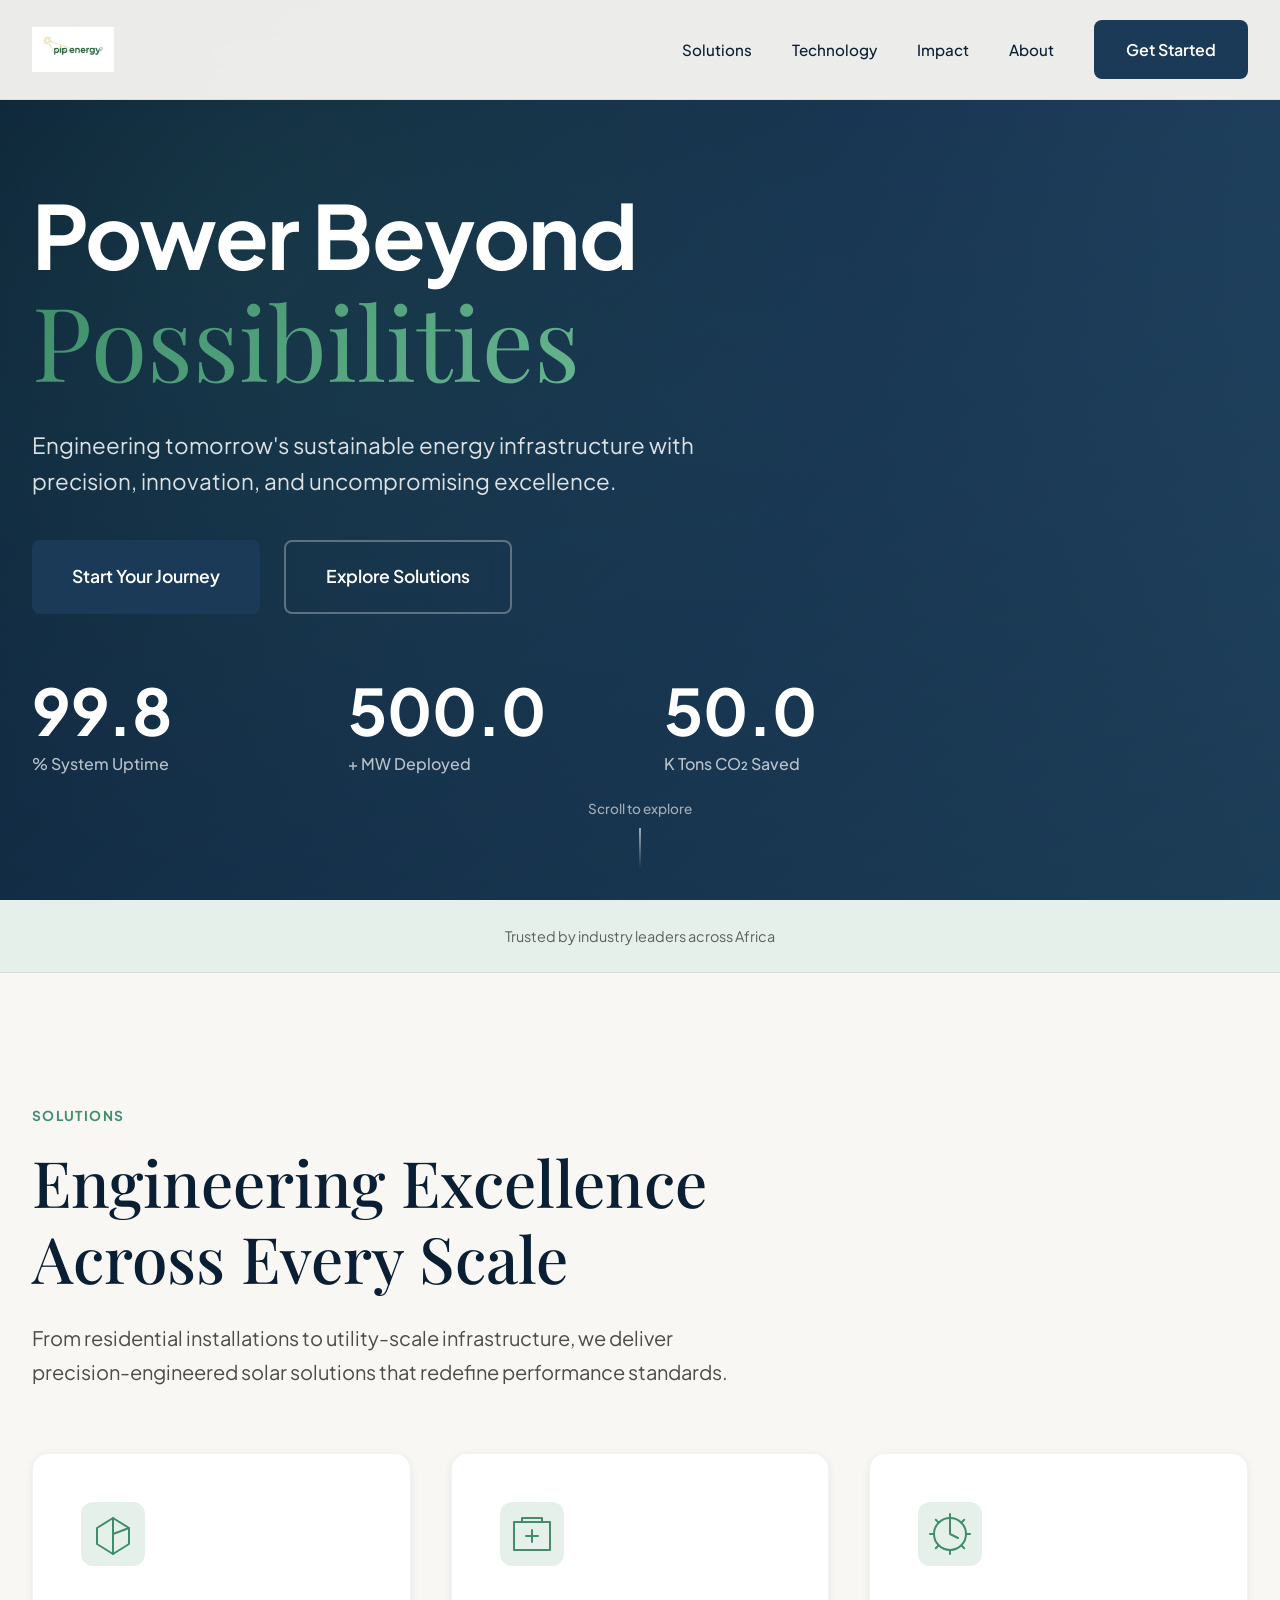
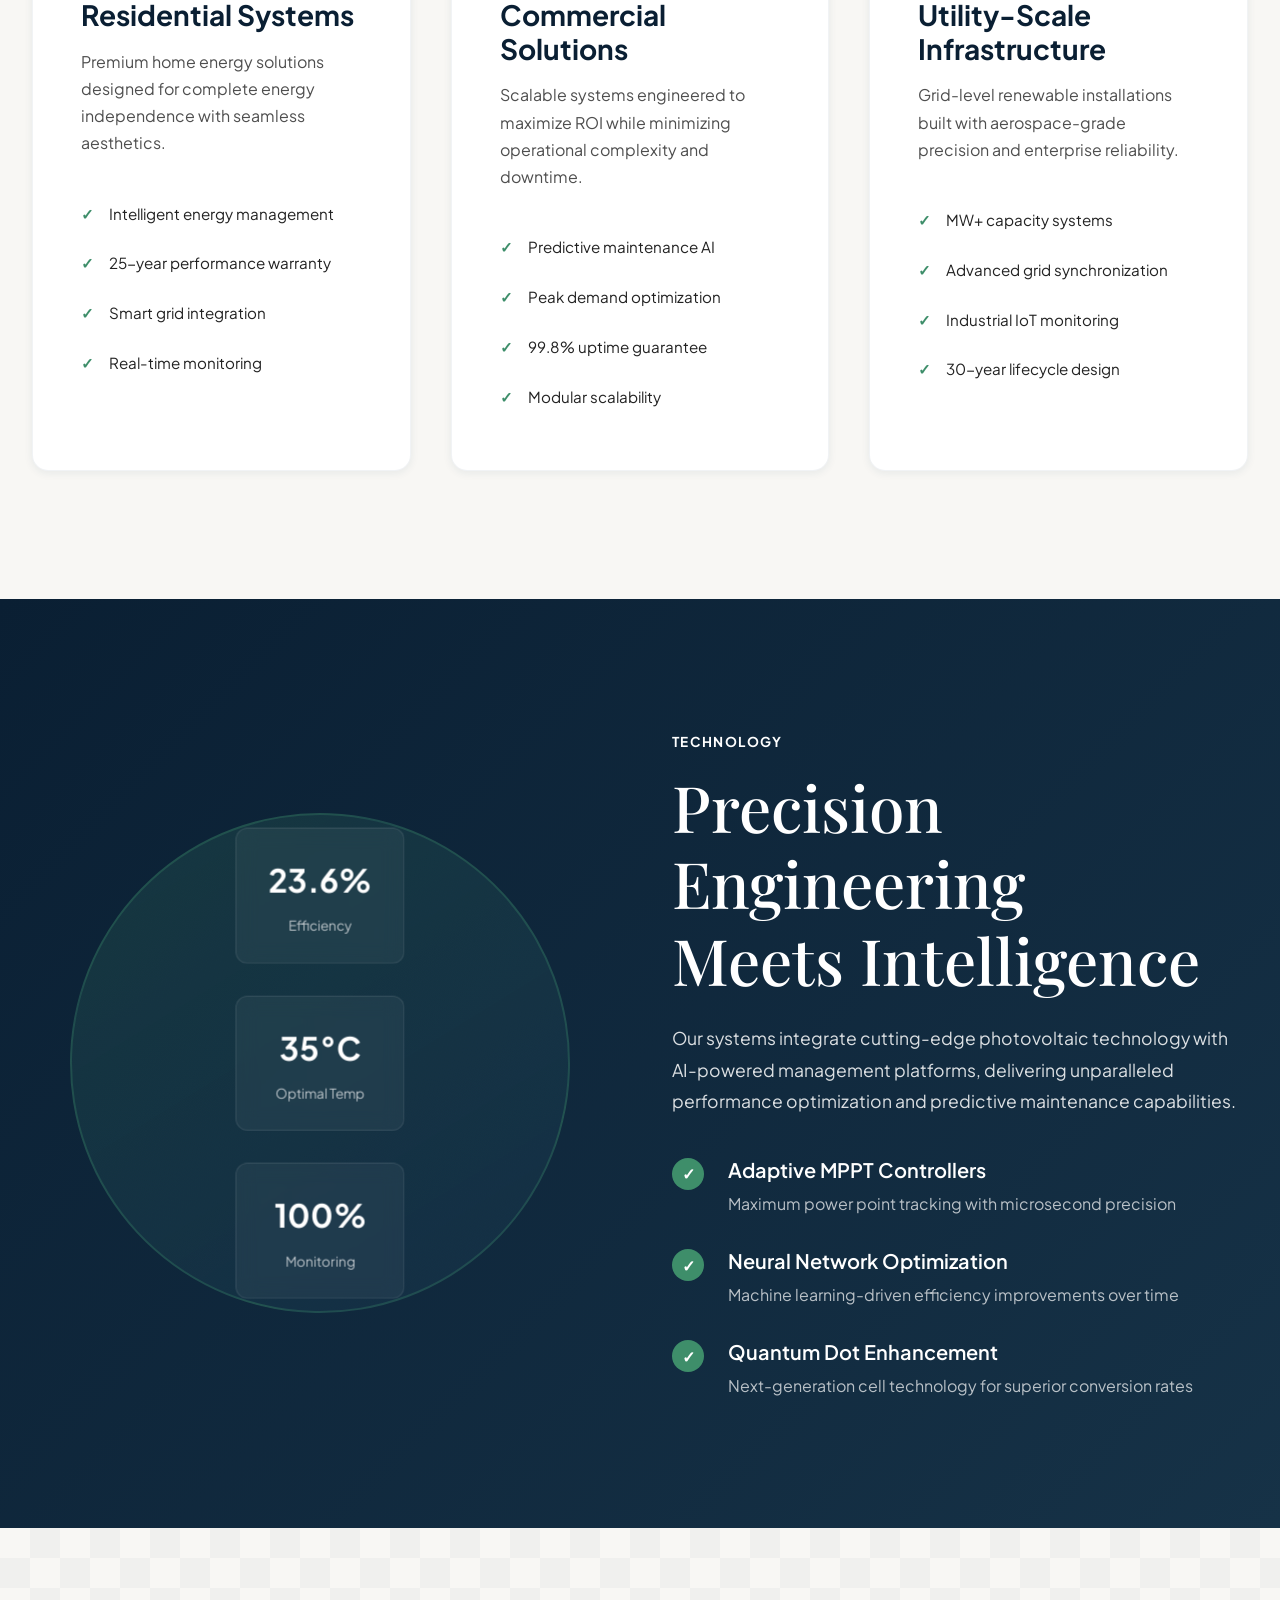
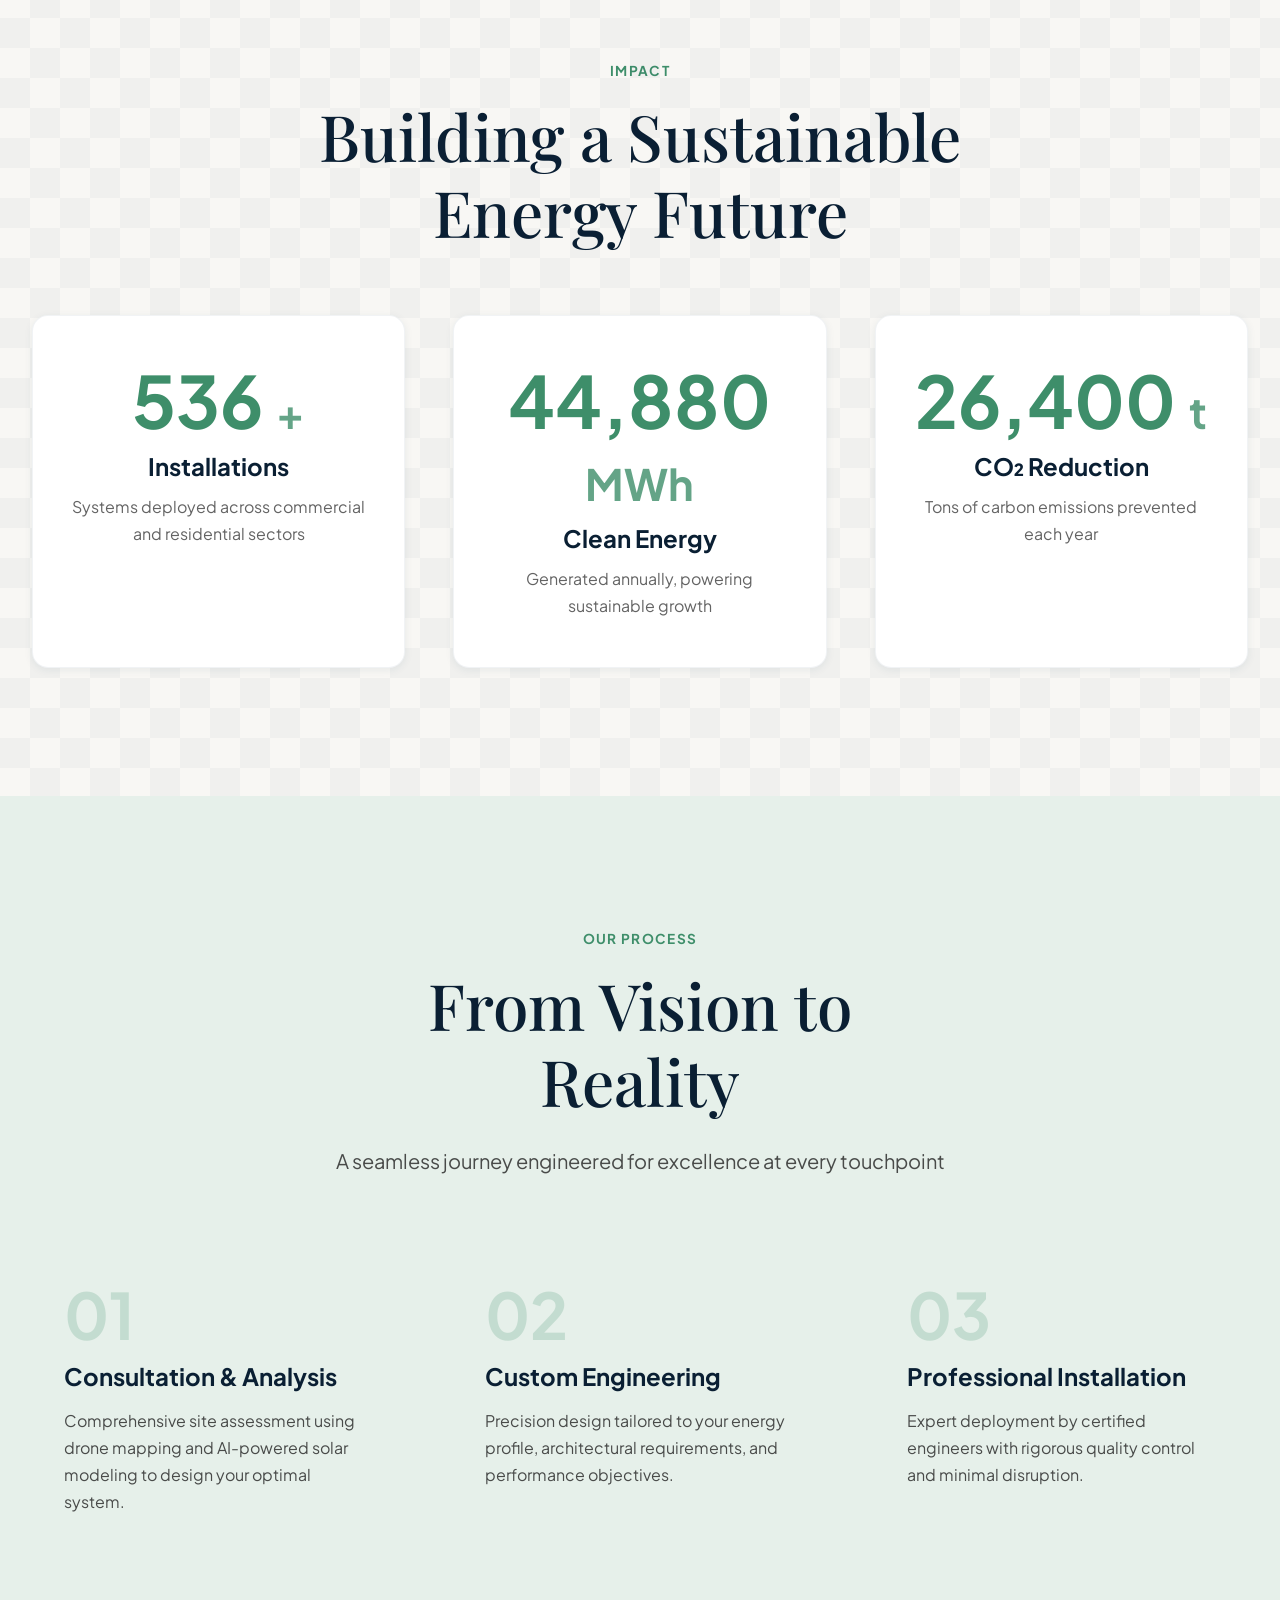
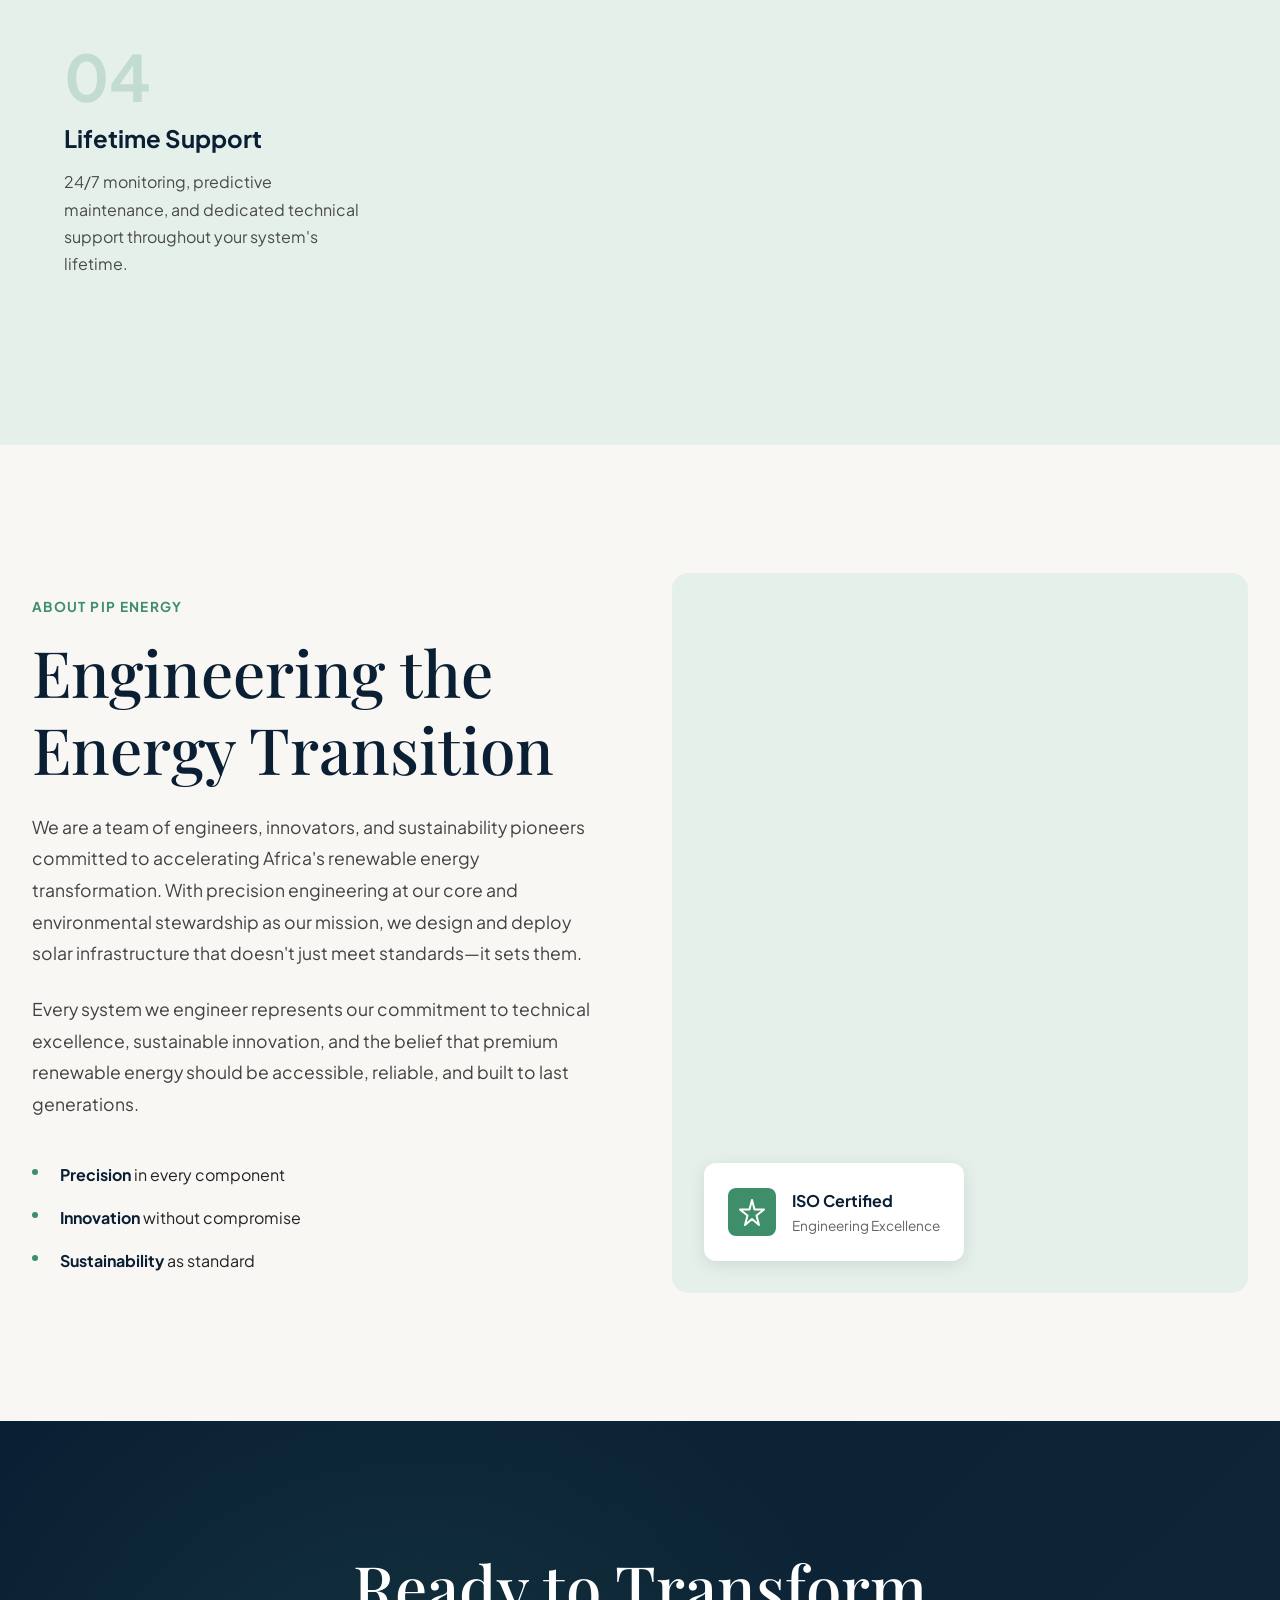
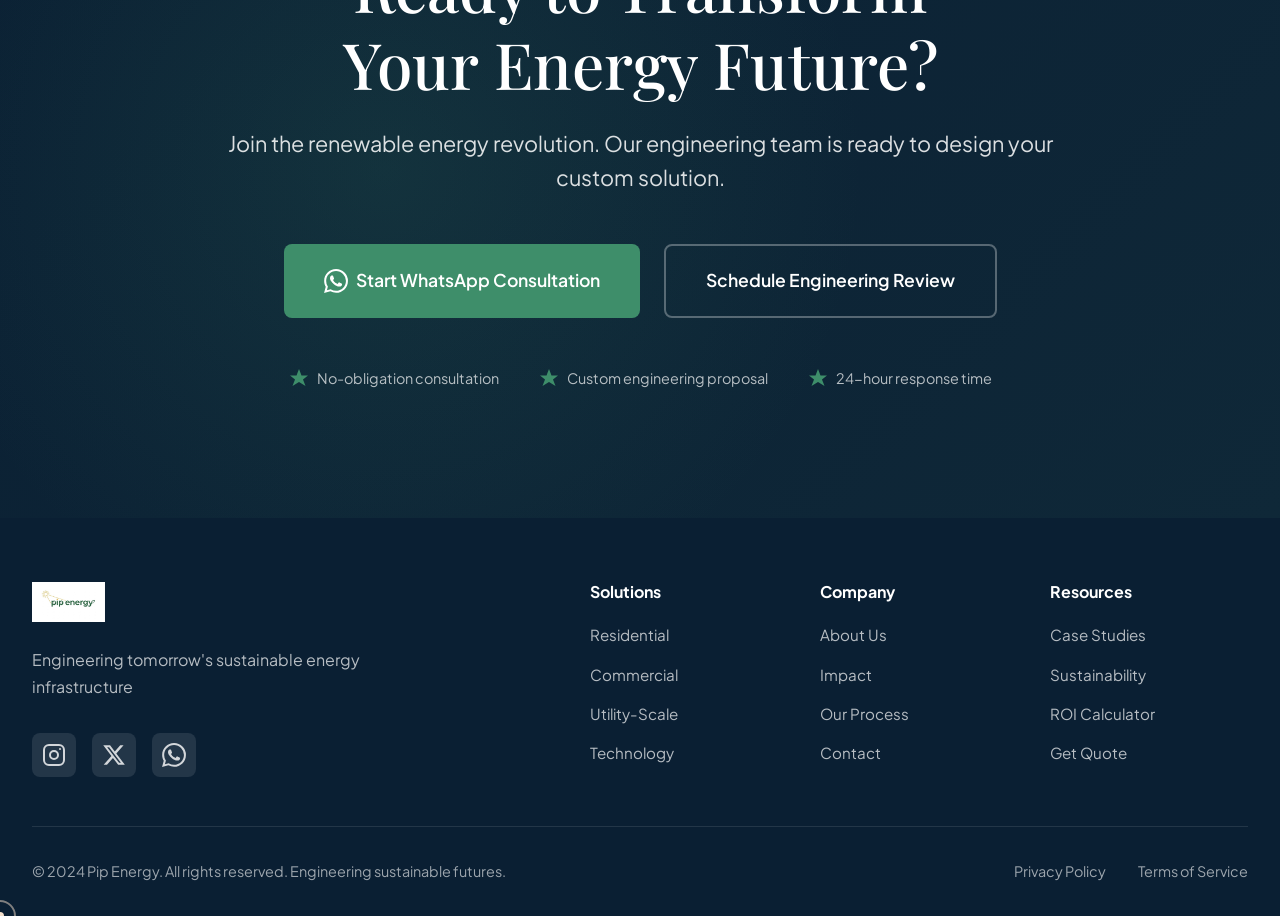
==== pip-energy2/index.html @ 87b5db1a "initial commit" ====
<!DOCTYPE html>
<html lang="en">
<head>
    <meta charset="UTF-8">
    <meta name="viewport" content="width=device-width, initial-scale=1.0">
    <title>Pip Energy - Engineering Tomorrow's Sustainable Future</title>
    <meta name="description" content="Premium solar engineering solutions that power progress. Pip Energy delivers cutting-edge renewable energy systems with unmatched precision.">
    <link rel="preconnect" href="https://fonts.googleapis.com">
    <link rel="preconnect" href="https://fonts.gstatic.com" crossorigin>
    <link href="https://fonts.googleapis.com/css2?family=Plus+Jakarta+Sans:wght@300;400;500;600;700;800&family=Playfair+Display:wght@400;500;600;700&display=swap" rel="stylesheet">
    <link rel="stylesheet" href="styles.css">
</head>
<body>
    <!-- Navigation -->
    <nav class="nav" id="navbar">
        <div class="nav-container">
            <div class="nav-logo">
                <img src="logo.jpg" alt="Pip Energy" class="logo-img">
            </div>
            <div class="nav-links">
                <a href="#solutions" class="nav-link">Solutions</a>
                <a href="#technology" class="nav-link">Technology</a>
                <a href="#impact" class="nav-link">Impact</a>
                <a href="#about" class="nav-link">About</a>
                <a href="#contact" class="btn btn-primary">Get Started</a>
            </div>
            <div class="nav-mobile-toggle" id="mobileToggle">
                <span></span>
                <span></span>
                <span></span>
            </div>
        </div>
    </nav>

    <!-- Hero Section -->
    <section class="hero">
        <div class="hero-background">
            <div class="hero-gradient"></div>
        </div>
        <div class="hero-content">
            <div class="hero-text">
                <h1 class="hero-title">
                    <span class="hero-title-main">Power Beyond</span>
                    <span class="hero-title-accent">Possibilities</span>
                </h1>
                <p class="hero-subtitle">Engineering tomorrow's sustainable energy infrastructure with precision, innovation, and uncompromising excellence.</p>
                <div class="hero-cta">
                    <a href="#contact" class="btn btn-hero-primary">Start Your Journey</a>
                    <a href="#solutions" class="btn btn-hero-secondary">Explore Solutions</a>
                </div>
            </div>
            <div class="hero-stats">
                <div class="stat-item">
                    <div class="stat-number" data-target="99.8">0</div>
                    <div class="stat-label">% System Uptime</div>
                </div>
                <div class="stat-item">
                    <div class="stat-number" data-target="500">0</div>
                    <div class="stat-label">+ MW Deployed</div>
                </div>
                <div class="stat-item">
                    <div class="stat-number" data-target="50">0</div>
                    <div class="stat-label">K Tons CO₂ Saved</div>
                </div>
            </div>
        </div>
        <div class="hero-scroll">
            <span>Scroll to explore</span>
            <div class="scroll-indicator"></div>
        </div>
    </section>

    <!-- Trust Bar -->
    <section class="trust-bar">
        <div class="container">
            <p class="trust-text">Trusted by industry leaders across Africa</p>
        </div>
    </section>

    <!-- Solutions Section -->
    <section class="solutions" id="solutions">
        <div class="container">
            <div class="section-header">
                <span class="section-label">Solutions</span>
                <h2 class="section-title">Engineering Excellence<br>Across Every Scale</h2>
                <p class="section-subtitle">From residential installations to utility-scale infrastructure, we deliver precision-engineered solar solutions that redefine performance standards.</p>
            </div>
            <div class="solutions-grid">
                <div class="solution-card" data-aos="fade-up">
                    <div class="solution-icon">
                        <svg width="48" height="48" viewBox="0 0 48 48" fill="none">
                            <path d="M8 18L24 8L40 18V34L24 44L8 34V18Z" stroke="currentColor" stroke-width="2" stroke-linecap="round" stroke-linejoin="round"/>
                            <path d="M24 24V44" stroke="currentColor" stroke-width="2" stroke-linecap="round"/>
                            <path d="M24 8V24L40 18" stroke="currentColor" stroke-width="2" stroke-linecap="round" stroke-linejoin="round"/>
                        </svg>
                    </div>
                    <h3 class="solution-title">Residential Systems</h3>
                    <p class="solution-description">Premium home energy solutions designed for complete energy independence with seamless aesthetics.</p>
                    <ul class="solution-features">
                        <li>Intelligent energy management</li>
                        <li>25-year performance warranty</li>
                        <li>Smart grid integration</li>
                        <li>Real-time monitoring</li>
                    </ul>
                </div>
                <div class="solution-card" data-aos="fade-up" data-aos-delay="100">
                    <div class="solution-icon">
                        <svg width="48" height="48" viewBox="0 0 48 48" fill="none">
                            <rect x="6" y="12" width="36" height="28" stroke="currentColor" stroke-width="2" stroke-linecap="round" stroke-linejoin="round"/>
                            <path d="M14 12V8H34V12" stroke="currentColor" stroke-width="2" stroke-linecap="round" stroke-linejoin="round"/>
                            <path d="M24 20V32M18 26H30" stroke="currentColor" stroke-width="2" stroke-linecap="round"/>
                        </svg>
                    </div>
                    <h3 class="solution-title">Commercial Solutions</h3>
                    <p class="solution-description">Scalable systems engineered to maximize ROI while minimizing operational complexity and downtime.</p>
                    <ul class="solution-features">
                        <li>Predictive maintenance AI</li>
                        <li>Peak demand optimization</li>
                        <li>99.8% uptime guarantee</li>
                        <li>Modular scalability</li>
                    </ul>
                </div>
                <div class="solution-card" data-aos="fade-up" data-aos-delay="200">
                    <div class="solution-icon">
                        <svg width="48" height="48" viewBox="0 0 48 48" fill="none">
                            <circle cx="24" cy="24" r="16" stroke="currentColor" stroke-width="2"/>
                            <path d="M24 8V24L32 28" stroke="currentColor" stroke-width="2" stroke-linecap="round" stroke-linejoin="round"/>
                            <path d="M8 24H4M44 24H40M24 4V8M24 40V44M12.6 12.6L9.8 9.8M38.2 38.2L35.4 35.4M12.6 35.4L9.8 38.2M38.2 9.8L35.4 12.6" stroke="currentColor" stroke-width="2" stroke-linecap="round"/>
                        </svg>
                    </div>
                    <h3 class="solution-title">Utility-Scale Infrastructure</h3>
                    <p class="solution-description">Grid-level renewable installations built with aerospace-grade precision and enterprise reliability.</p>
                    <ul class="solution-features">
                        <li>MW+ capacity systems</li>
                        <li>Advanced grid synchronization</li>
                        <li>Industrial IoT monitoring</li>
                        <li>30-year lifecycle design</li>
                    </ul>
                </div>
            </div>
        </div>
    </section>

    <!-- Technology Section -->
    <section class="technology" id="technology">
        <div class="container">
            <div class="technology-content">
                <div class="technology-visual" data-aos="fade-right">
                    <div class="tech-display">
                        <div class="tech-circle"></div>
                        <div class="tech-stats-overlay">
                            <div class="tech-stat">
                                <span class="tech-stat-value">23.6%</span>
                                <span class="tech-stat-label">Efficiency</span>
                            </div>
                            <div class="tech-stat">
                                <span class="tech-stat-value">35°C</span>
                                <span class="tech-stat-label">Optimal Temp</span>
                            </div>
                            <div class="tech-stat">
                                <span class="tech-stat-value">100%</span>
                                <span class="tech-stat-label">Monitoring</span>
                            </div>
                        </div>
                    </div>
                </div>
                <div class="technology-text" data-aos="fade-left">
                    <span class="section-label">Technology</span>
                    <h2 class="section-title">Precision Engineering<br>Meets Intelligence</h2>
                    <p class="tech-description">Our systems integrate cutting-edge photovoltaic technology with AI-powered management platforms, delivering unparalleled performance optimization and predictive maintenance capabilities.</p>
                    <div class="tech-features">
                        <div class="tech-feature-item">
                            <div class="tech-feature-icon">✓</div>
                            <div class="tech-feature-content">
                                <h4>Adaptive MPPT Controllers</h4>
                                <p>Maximum power point tracking with microsecond precision</p>
                            </div>
                        </div>
                        <div class="tech-feature-item">
                            <div class="tech-feature-icon">✓</div>
                            <div class="tech-feature-content">
                                <h4>Neural Network Optimization</h4>
                                <p>Machine learning-driven efficiency improvements over time</p>
                            </div>
                        </div>
                        <div class="tech-feature-item">
                            <div class="tech-feature-icon">✓</div>
                            <div class="tech-feature-content">
                                <h4>Quantum Dot Enhancement</h4>
                                <p>Next-generation cell technology for superior conversion rates</p>
                            </div>
                        </div>
                    </div>
                </div>
            </div>
        </div>
    </section>

    <!-- Impact Section -->
    <section class="impact" id="impact">
        <div class="impact-background"></div>
        <div class="container">
            <div class="section-header-centered">
                <span class="section-label">Impact</span>
                <h2 class="section-title">Building a Sustainable<br>Energy Future</h2>
            </div>
            <div class="impact-metrics">
                <div class="impact-card" data-aos="zoom-in">
                    <div class="impact-number">
                        <span class="counter" data-target="1000">0</span>
                        <span class="impact-plus">+</span>
                    </div>
                    <h3 class="impact-title">Installations</h3>
                    <p class="impact-desc">Systems deployed across commercial and residential sectors</p>
                </div>
                <div class="impact-card" data-aos="zoom-in" data-aos-delay="100">
                    <div class="impact-number">
                        <span class="counter" data-target="85000">0</span>
                        <span class="impact-unit">MWh</span>
                    </div>
                    <h3 class="impact-title">Clean Energy</h3>
                    <p class="impact-desc">Generated annually, powering sustainable growth</p>
                </div>
                <div class="impact-card" data-aos="zoom-in" data-aos-delay="200">
                    <div class="impact-number">
                        <span class="counter" data-target="50000">0</span>
                        <span class="impact-unit">t</span>
                    </div>
                    <h3 class="impact-title">CO₂ Reduction</h3>
                    <p class="impact-desc">Tons of carbon emissions prevented each year</p>
                </div>
            </div>
        </div>
    </section>

    <!-- Process Section -->
    <section class="process">
        <div class="container">
            <div class="section-header-centered">
                <span class="section-label">Our Process</span>
                <h2 class="section-title">From Vision to<br>Reality</h2>
                <p class="section-subtitle">A seamless journey engineered for excellence at every touchpoint</p>
            </div>
            <div class="process-timeline">
                <div class="process-step" data-aos="fade-up">
                    <div class="process-number">01</div>
                    <h3 class="process-title">Consultation & Analysis</h3>
                    <p class="process-description">Comprehensive site assessment using drone mapping and AI-powered solar modeling to design your optimal system.</p>
                </div>
                <div class="process-step" data-aos="fade-up" data-aos-delay="100">
                    <div class="process-number">02</div>
                    <h3 class="process-title">Custom Engineering</h3>
                    <p class="process-description">Precision design tailored to your energy profile, architectural requirements, and performance objectives.</p>
                </div>
                <div class="process-step" data-aos="fade-up" data-aos-delay="200">
                    <div class="process-number">03</div>
                    <h3 class="process-title">Professional Installation</h3>
                    <p class="process-description">Expert deployment by certified engineers with rigorous quality control and minimal disruption.</p>
                </div>
                <div class="process-step" data-aos="fade-up" data-aos-delay="300">
                    <div class="process-number">04</div>
                    <h3 class="process-title">Lifetime Support</h3>
                    <p class="process-description">24/7 monitoring, predictive maintenance, and dedicated technical support throughout your system's lifetime.</p>
                </div>
            </div>
        </div>
    </section>

    <!-- About Section -->
    <section class="about" id="about">
        <div class="container">
            <div class="about-content">
                <div class="about-text" data-aos="fade-right">
                    <span class="section-label">About Pip Energy</span>
                    <h2 class="section-title">Engineering the<br>Energy Transition</h2>
                    <p class="about-description">We are a team of engineers, innovators, and sustainability pioneers committed to accelerating Africa's renewable energy transformation. With precision engineering at our core and environmental stewardship as our mission, we design and deploy solar infrastructure that doesn't just meet standards—it sets them.</p>
                    <p class="about-description">Every system we engineer represents our commitment to technical excellence, sustainable innovation, and the belief that premium renewable energy should be accessible, reliable, and built to last generations.</p>
                    <div class="about-values">
                        <div class="value-item">
                            <strong>Precision</strong> in every component
                        </div>
                        <div class="value-item">
                            <strong>Innovation</strong> without compromise
                        </div>
                        <div class="value-item">
                            <strong>Sustainability</strong> as standard
                        </div>
                    </div>
                </div>
                <div class="about-visual" data-aos="fade-left">
                    <div class="about-image-placeholder">
                        <div class="about-badge">
                            <div class="badge-icon">
                                <svg width="32" height="32" viewBox="0 0 32 32" fill="none">
                                    <path d="M16 4L18.5 13.5H28L20.5 19.5L23 29L16 23L9 29L11.5 19.5L4 13.5H13.5L16 4Z" stroke="currentColor" stroke-width="2" stroke-linejoin="round"/>
                                </svg>
                            </div>
                            <div class="badge-text">
                                <div class="badge-title">ISO Certified</div>
                                <div class="badge-subtitle">Engineering Excellence</div>
                            </div>
                        </div>
                    </div>
                </div>
            </div>
        </div>
    </section>

    <!-- CTA Section -->
    <section class="cta-section" id="contact">
        <div class="container">
            <div class="cta-content" data-aos="fade-up">
                <h2 class="cta-title">Ready to Transform<br>Your Energy Future?</h2>
                <p class="cta-description">Join the renewable energy revolution. Our engineering team is ready to design your custom solution.</p>
                <div class="cta-buttons">
                    <a href="https://wa.me/message/6HAYZVMQPK3IP1" class="btn btn-cta-primary" target="_blank" rel="noopener">
                        <svg width="24" height="24" viewBox="0 0 24 24" fill="none">
                            <path d="M17.472 14.382c-.297-.149-1.758-.867-2.03-.967-.273-.099-.471-.148-.67.15-.197.297-.767.966-.94 1.164-.173.199-.347.223-.644.075-.297-.15-1.255-.463-2.39-1.475-.883-.788-1.48-1.761-1.653-2.059-.173-.297-.018-.458.13-.606.134-.133.298-.347.446-.52.149-.174.198-.298.298-.497.099-.198.05-.371-.025-.52-.075-.149-.669-1.612-.916-2.207-.242-.579-.487-.5-.669-.51-.173-.008-.371-.01-.57-.01-.198 0-.52.074-.792.372-.272.297-1.04 1.016-1.04 2.479 0 1.462 1.065 2.875 1.213 3.074.149.198 2.096 3.2 5.077 4.487.709.306 1.262.489 1.694.625.712.227 1.36.195 1.871.118.571-.085 1.758-.719 2.006-1.413.248-.694.248-1.289.173-1.413-.074-.124-.272-.198-.57-.347m-5.421 7.403h-.004a9.87 9.87 0 01-5.031-1.378l-.361-.214-3.741.982.998-3.648-.235-.374a9.86 9.86 0 01-1.51-5.26c.001-5.45 4.436-9.884 9.888-9.884 2.64 0 5.122 1.03 6.988 2.898a9.825 9.825 0 012.893 6.994c-.003 5.45-4.437 9.884-9.885 9.884m8.413-18.297A11.815 11.815 0 0012.05 0C5.495 0 .16 5.335.157 11.892c0 2.096.547 4.142 1.588 5.945L.057 24l6.305-1.654a11.882 11.882 0 005.683 1.448h.005c6.554 0 11.89-5.335 11.893-11.893a11.821 11.821 0 00-3.48-8.413Z" fill="currentColor"/>
                        </svg>
                        Start WhatsApp Consultation
                    </a>
                    <a href="mailto:info@pipenergy.com" class="btn btn-cta-secondary">Schedule Engineering Review</a>
                </div>
                <div class="cta-trust">
                    <div class="trust-item">
                        <svg width="20" height="20" viewBox="0 0 20 20" fill="none">
                            <path d="M10 1L12.5 7.5H19L14 11.5L16.5 18L10 14L3.5 18L6 11.5L1 7.5H7.5L10 1Z" fill="currentColor"/>
                        </svg>
                        <span>No-obligation consultation</span>
                    </div>
                    <div class="trust-item">
                        <svg width="20" height="20" viewBox="0 0 20 20" fill="none">
                            <path d="M10 1L12.5 7.5H19L14 11.5L16.5 18L10 14L3.5 18L6 11.5L1 7.5H7.5L10 1Z" fill="currentColor"/>
                        </svg>
                        <span>Custom engineering proposal</span>
                    </div>
                    <div class="trust-item">
                        <svg width="20" height="20" viewBox="0 0 20 20" fill="none">
                            <path d="M10 1L12.5 7.5H19L14 11.5L16.5 18L10 14L3.5 18L6 11.5L1 7.5H7.5L10 1Z" fill="currentColor"/>
                        </svg>
                        <span>24-hour response time</span>
                    </div>
                </div>
            </div>
        </div>
    </section>

    <!-- Footer -->
    <footer class="footer">
        <div class="container">
            <div class="footer-content">
                <div class="footer-brand">
                    <img src="logo.jpg" alt="Pip Energy" class="footer-logo">
                    <p class="footer-tagline">Engineering tomorrow's sustainable energy infrastructure</p>
                    <div class="footer-social">
                        <a href="https://www.instagram.com/pip_energy?igsh=d3hvb3B1cmFubnk1" target="_blank" rel="noopener" class="social-link" aria-label="Instagram">
                            <svg width="24" height="24" viewBox="0 0 24 24" fill="none">
                                <rect x="2" y="2" width="20" height="20" rx="5" stroke="currentColor" stroke-width="2"/>
                                <circle cx="12" cy="12" r="4" stroke="currentColor" stroke-width="2"/>
                                <circle cx="18" cy="6" r="1" fill="currentColor"/>
                            </svg>
                        </a>
                        <a href="https://x.com/pipenergy?s=11" target="_blank" rel="noopener" class="social-link" aria-label="X (Twitter)">
                            <svg width="24" height="24" viewBox="0 0 24 24" fill="none">
                                <path d="M18.244 2.25h3.308l-7.227 8.26 8.502 11.24H16.17l-5.214-6.817L4.99 21.75H1.68l7.73-8.835L1.254 2.25H8.08l4.713 6.231zm-1.161 17.52h1.833L7.084 4.126H5.117z" fill="currentColor"/>
                            </svg>
                        </a>
                        <a href="https://wa.me/message/6HAYZVMQPK3IP1" target="_blank" rel="noopener" class="social-link" aria-label="WhatsApp">
                            <svg width="24" height="24" viewBox="0 0 24 24" fill="none">
                                <path d="M17.472 14.382c-.297-.149-1.758-.867-2.03-.967-.273-.099-.471-.148-.67.15-.197.297-.767.966-.94 1.164-.173.199-.347.223-.644.075-.297-.15-1.255-.463-2.39-1.475-.883-.788-1.48-1.761-1.653-2.059-.173-.297-.018-.458.13-.606.134-.133.298-.347.446-.52.149-.174.198-.298.298-.497.099-.198.05-.371-.025-.52-.075-.149-.669-1.612-.916-2.207-.242-.579-.487-.5-.669-.51-.173-.008-.371-.01-.57-.01-.198 0-.52.074-.792.372-.272.297-1.04 1.016-1.04 2.479 0 1.462 1.065 2.875 1.213 3.074.149.198 2.096 3.2 5.077 4.487.709.306 1.262.489 1.694.625.712.227 1.36.195 1.871.118.571-.085 1.758-.719 2.006-1.413.248-.694.248-1.289.173-1.413-.074-.124-.272-.198-.57-.347m-5.421 7.403h-.004a9.87 9.87 0 01-5.031-1.378l-.361-.214-3.741.982.998-3.648-.235-.374a9.86 9.86 0 01-1.51-5.26c.001-5.45 4.436-9.884 9.888-9.884 2.64 0 5.122 1.03 6.988 2.898a9.825 9.825 0 012.893 6.994c-.003 5.45-4.437 9.884-9.885 9.884m8.413-18.297A11.815 11.815 0 0012.05 0C5.495 0 .16 5.335.157 11.892c0 2.096.547 4.142 1.588 5.945L.057 24l6.305-1.654a11.882 11.882 0 005.683 1.448h.005c6.554 0 11.89-5.335 11.893-11.893a11.821 11.821 0 00-3.48-8.413Z" fill="currentColor"/>
                            </svg>
                        </a>
                    </div>
                </div>
                <div class="footer-links">
                    <div class="footer-column">
                        <h4 class="footer-heading">Solutions</h4>
                        <ul class="footer-list">
                            <li><a href="#solutions">Residential</a></li>
                            <li><a href="#solutions">Commercial</a></li>
                            <li><a href="#solutions">Utility-Scale</a></li>
                            <li><a href="#technology">Technology</a></li>
                        </ul>
                    </div>
                    <div class="footer-column">
                        <h4 class="footer-heading">Company</h4>
                        <ul class="footer-list">
                            <li><a href="#about">About Us</a></li>
                            <li><a href="#impact">Impact</a></li>
                            <li><a href="#process">Our Process</a></li>
                            <li><a href="#contact">Contact</a></li>
                        </ul>
                    </div>
                    <div class="footer-column">
                        <h4 class="footer-heading">Resources</h4>
                        <ul class="footer-list">
                            <li><a href="#technology">Case Studies</a></li>
                            <li><a href="#impact">Sustainability</a></li>
                            <li><a href="#solutions">ROI Calculator</a></li>
                            <li><a href="#contact">Get Quote</a></li>
                        </ul>
                    </div>
                </div>
            </div>
            <div class="footer-bottom">
                <p class="footer-copyright">&copy; 2024 Pip Energy. All rights reserved. Engineering sustainable futures.</p>
                <div class="footer-legal">
                    <a href="#privacy">Privacy Policy</a>
                    <a href="#terms">Terms of Service</a>
                </div>
            </div>
        </div>
    </footer>

    <script src="script.js"></script>
</body>
</html>
---- pip-energy2/styles.css ----
/* ==========================================================================
   Pip Energy - Premium Solar Engineering Landing Page
   Tesla-Level Design System
   ========================================================================== */

/* Root Variables - Brand Colors from Guide */
:root {
    --color-primary: #1B3A57;
    --color-primary-hover: #0A1F33;
    --color-accent: #3E8E6A;
    --color-bg-main: #F8F7F4;
    --color-bg-alt: #E6F0EA;
    --color-bg-dark: #0A1F33;
    --color-text-heading: #0A1F33;
    --color-text-body: #222222;
    --color-text-light: #FFFFFF;
    --color-sage: #E6F0EA;

    --font-primary: 'Plus Jakarta Sans', -apple-system, BlinkMacSystemFont, sans-serif;
    --font-accent: 'Playfair Display', Georgia, serif;

    --transition-smooth: all 0.4s cubic-bezier(0.4, 0, 0.2, 1);
    --transition-fast: all 0.2s cubic-bezier(0.4, 0, 0.2, 1);
    --shadow-sm: 0 2px 8px rgba(27, 58, 87, 0.08);
    --shadow-md: 0 4px 16px rgba(27, 58, 87, 0.12);
    --shadow-lg: 0 8px 32px rgba(27, 58, 87, 0.16);
    --shadow-xl: 0 16px 48px rgba(27, 58, 87, 0.24);
}

/* Reset & Base Styles */
* {
    margin: 0;
    padding: 0;
    box-sizing: border-box;
}

html {
    font-size: 16px;
    scroll-behavior: smooth;
}

body {
    font-family: var(--font-primary);
    font-weight: 400;
    line-height: 1.7;
    color: var(--color-text-body);
    background-color: var(--color-bg-main);
    -webkit-font-smoothing: antialiased;
    -moz-osx-font-smoothing: grayscale;
    overflow-x: hidden;
}

/* Typography */
h1, h2, h3, h4, h5, h6 {
    font-weight: 600;
    line-height: 1.2;
    color: var(--color-text-heading);
    margin-bottom: 1rem;
}

h1 { font-size: clamp(2.5rem, 5vw, 4.5rem); }
h2 { font-size: clamp(2rem, 4vw, 3.5rem); }
h3 { font-size: clamp(1.5rem, 3vw, 2rem); }
h4 { font-size: clamp(1.25rem, 2.5vw, 1.5rem); }

p {
    margin-bottom: 1rem;
}

a {
    text-decoration: none;
    color: inherit;
    transition: var(--transition-fast);
}

img {
    max-width: 100%;
    height: auto;
    display: block;
}

/* Container */
.container {
    max-width: 1400px;
    margin: 0 auto;
    padding: 0 2rem;
}

@media (max-width: 768px) {
    .container {
        padding: 0 1.5rem;
    }
}

/* Buttons */
.btn {
    display: inline-flex;
    align-items: center;
    justify-content: center;
    gap: 0.5rem;
    padding: 1rem 2rem;
    font-family: var(--font-primary);
    font-size: 1rem;
    font-weight: 600;
    border: none;
    border-radius: 8px;
    cursor: pointer;
    transition: var(--transition-smooth);
    white-space: nowrap;
}

.btn-primary {
    background-color: var(--color-primary);
    color: var(--color-text-light);
}

.btn-primary:hover {
    background-color: var(--color-primary-hover);
    transform: translateY(-2px);
    box-shadow: var(--shadow-md);
}

.btn-hero-primary {
    background-color: var(--color-primary);
    color: var(--color-text-light);
    padding: 1.25rem 2.5rem;
    font-size: 1.1rem;
}

.btn-hero-primary:hover {
    background-color: var(--color-primary-hover);
    transform: translateY(-3px);
    box-shadow: var(--shadow-lg);
}

.btn-hero-secondary {
    background-color: transparent;
    color: var(--color-text-light);
    border: 2px solid rgba(255, 255, 255, 0.3);
    padding: 1.25rem 2.5rem;
    font-size: 1.1rem;
    backdrop-filter: blur(10px);
}

.btn-hero-secondary:hover {
    background-color: rgba(255, 255, 255, 0.1);
    border-color: rgba(255, 255, 255, 0.6);
    transform: translateY(-3px);
}

.btn-cta-primary {
    background-color: var(--color-accent);
    color: var(--color-text-light);
    padding: 1.25rem 2.5rem;
    font-size: 1.1rem;
}

.btn-cta-primary:hover {
    background-color: #2d6b51;
    transform: translateY(-3px);
    box-shadow: var(--shadow-lg);
}

.btn-cta-secondary {
    background-color: transparent;
    color: var(--color-text-light);
    border: 2px solid rgba(255, 255, 255, 0.3);
    padding: 1.25rem 2.5rem;
    font-size: 1.1rem;
}

.btn-cta-secondary:hover {
    background-color: rgba(255, 255, 255, 0.1);
    border-color: rgba(255, 255, 255, 0.6);
}

/* Navigation */
.nav {
    position: fixed;
    top: 0;
    left: 0;
    right: 0;
    z-index: 1000;
    background-color: rgba(248, 247, 244, 0.95);
    backdrop-filter: blur(20px);
    border-bottom: 1px solid rgba(27, 58, 87, 0.08);
    transition: var(--transition-smooth);
}

.nav.scrolled {
    background-color: rgba(248, 247, 244, 0.98);
    box-shadow: var(--shadow-sm);
}

.nav-container {
    max-width: 1400px;
    margin: 0 auto;
    padding: 1.25rem 2rem;
    display: flex;
    align-items: center;
    justify-content: space-between;
}

.nav-logo img {
    height: 45px;
    width: auto;
}

.nav-links {
    display: flex;
    align-items: center;
    gap: 2.5rem;
}

.nav-link {
    font-size: 0.95rem;
    font-weight: 500;
    color: var(--color-text-heading);
    position: relative;
}

.nav-link::after {
    content: '';
    position: absolute;
    bottom: -5px;
    left: 0;
    width: 0;
    height: 2px;
    background-color: var(--color-accent);
    transition: var(--transition-fast);
}

.nav-link:hover::after {
    width: 100%;
}

.nav-mobile-toggle {
    display: none;
    flex-direction: column;
    gap: 5px;
    cursor: pointer;
}

.nav-mobile-toggle span {
    width: 25px;
    height: 2px;
    background-color: var(--color-text-heading);
    transition: var(--transition-fast);
}

@media (max-width: 968px) {
    .nav-links {
        display: none;
    }

    .nav-mobile-toggle {
        display: flex;
    }
}

/* Hero Section */
.hero {
    position: relative;
    min-height: 100vh;
    display: flex;
    align-items: center;
    justify-content: center;
    padding: 8rem 2rem 4rem;
    overflow: hidden;
}

.hero-background {
    position: absolute;
    top: 0;
    left: 0;
    right: 0;
    bottom: 0;
    background: linear-gradient(135deg, #0A1F33 0%, #1B3A57 50%, #2a5270 100%);
    z-index: 0;
}

.hero-background::before {
    content: '';
    position: absolute;
    top: 0;
    left: 0;
    right: 0;
    bottom: 0;
    background-image:
        radial-gradient(circle at 20% 30%, rgba(62, 142, 106, 0.15) 0%, transparent 50%),
        radial-gradient(circle at 80% 70%, rgba(27, 58, 87, 0.2) 0%, transparent 50%);
    animation: gradientShift 15s ease infinite;
}

@keyframes gradientShift {
    0%, 100% { opacity: 1; }
    50% { opacity: 0.8; }
}

.hero-gradient {
    position: absolute;
    top: 0;
    left: 0;
    right: 0;
    bottom: 0;
    background: linear-gradient(180deg, transparent 0%, rgba(10, 31, 51, 0.4) 100%);
}

.hero-content {
    position: relative;
    z-index: 1;
    max-width: 1400px;
    width: 100%;
    margin: 0 auto;
}

.hero-text {
    max-width: 900px;
    margin-bottom: 4rem;
}

.hero-title {
    display: flex;
    flex-direction: column;
    margin-bottom: 2rem;
}

.hero-title-main {
    font-family: var(--font-primary);
    font-size: clamp(3rem, 7vw, 5.5rem);
    font-weight: 700;
    color: var(--color-text-light);
    letter-spacing: -0.02em;
    line-height: 1.1;
}

.hero-title-accent {
    font-family: var(--font-accent);
    font-size: clamp(3.5rem, 8vw, 6.5rem);
    font-weight: 400;
    background: linear-gradient(135deg, #3E8E6A 0%, #7bc9a3 100%);
    -webkit-background-clip: text;
    -webkit-text-fill-color: transparent;
    background-clip: text;
    line-height: 1.1;
}

.hero-subtitle {
    font-size: clamp(1.1rem, 2vw, 1.4rem);
    color: rgba(255, 255, 255, 0.85);
    max-width: 700px;
    margin-bottom: 2.5rem;
    line-height: 1.6;
}

.hero-cta {
    display: flex;
    gap: 1.5rem;
    flex-wrap: wrap;
}

.hero-stats {
    display: grid;
    grid-template-columns: repeat(auto-fit, minmax(200px, 1fr));
    gap: 3rem;
    max-width: 900px;
}

.stat-item {
    text-align: left;
}

.stat-number {
    font-size: clamp(2.5rem, 5vw, 4rem);
    font-weight: 700;
    color: var(--color-text-light);
    line-height: 1;
    margin-bottom: 0.5rem;
}

.stat-label {
    font-size: 1rem;
    color: rgba(255, 255, 255, 0.7);
    font-weight: 500;
}

.hero-scroll {
    position: absolute;
    bottom: 2rem;
    left: 50%;
    transform: translateX(-50%);
    display: flex;
    flex-direction: column;
    align-items: center;
    gap: 0.5rem;
    color: rgba(255, 255, 255, 0.6);
    font-size: 0.85rem;
    font-weight: 500;
}

.scroll-indicator {
    width: 2px;
    height: 40px;
    background: linear-gradient(to bottom, rgba(255, 255, 255, 0.6), transparent);
    animation: scrollBounce 2s ease-in-out infinite;
}

@keyframes scrollBounce {
    0%, 100% { transform: translateY(0); opacity: 1; }
    50% { transform: translateY(10px); opacity: 0.5; }
}

/* Trust Bar */
.trust-bar {
    padding: 1.5rem 0;
    background-color: var(--color-bg-alt);
    border-bottom: 1px solid rgba(27, 58, 87, 0.08);
}

.trust-text {
    text-align: center;
    font-size: 0.9rem;
    color: var(--color-text-body);
    opacity: 0.7;
    margin: 0;
}

/* Section Headers */
.section-header,
.section-header-centered {
    margin-bottom: 4rem;
}

.section-header-centered {
    text-align: center;
    max-width: 800px;
    margin-left: auto;
    margin-right: auto;
    margin-bottom: 4rem;
}

.section-label {
    display: inline-block;
    font-size: 0.85rem;
    font-weight: 700;
    text-transform: uppercase;
    letter-spacing: 0.1em;
    color: var(--color-accent);
    margin-bottom: 1rem;
}

.section-title {
    font-family: var(--font-accent);
    font-size: clamp(2.5rem, 5vw, 4rem);
    font-weight: 500;
    color: var(--color-text-heading);
    margin-bottom: 1.5rem;
    line-height: 1.2;
}

.section-subtitle {
    font-size: clamp(1rem, 2vw, 1.25rem);
    color: var(--color-text-body);
    opacity: 0.8;
    max-width: 700px;
}

.section-header-centered .section-subtitle {
    margin: 0 auto;
}

/* Solutions Section */
.solutions {
    padding: 8rem 0;
    background-color: var(--color-bg-main);
}

.solutions-grid {
    display: grid;
    grid-template-columns: repeat(auto-fit, minmax(350px, 1fr));
    gap: 2.5rem;
}

.solution-card {
    background-color: #FFFFFF;
    padding: 3rem;
    border-radius: 16px;
    box-shadow: var(--shadow-sm);
    transition: var(--transition-smooth);
    border: 1px solid rgba(27, 58, 87, 0.06);
}

.solution-card:hover {
    transform: translateY(-8px);
    box-shadow: var(--shadow-lg);
    border-color: var(--color-accent);
}

.solution-icon {
    width: 64px;
    height: 64px;
    display: flex;
    align-items: center;
    justify-content: center;
    background: linear-gradient(135deg, var(--color-sage) 0%, var(--color-bg-alt) 100%);
    border-radius: 12px;
    color: var(--color-accent);
    margin-bottom: 2rem;
}

.solution-title {
    font-size: 1.75rem;
    font-weight: 700;
    color: var(--color-text-heading);
    margin-bottom: 1rem;
}

.solution-description {
    font-size: 1rem;
    color: var(--color-text-body);
    opacity: 0.8;
    margin-bottom: 2rem;
    line-height: 1.7;
}

.solution-features {
    list-style: none;
}

.solution-features li {
    padding: 0.75rem 0;
    padding-left: 1.75rem;
    position: relative;
    color: var(--color-text-body);
    font-size: 0.95rem;
}

.solution-features li::before {
    content: '✓';
    position: absolute;
    left: 0;
    color: var(--color-accent);
    font-weight: 700;
}

/* Technology Section */
.technology {
    padding: 8rem 0;
    background: linear-gradient(135deg, var(--color-bg-dark) 0%, #163247 100%);
}

.technology-content {
    display: grid;
    grid-template-columns: 1fr 1fr;
    gap: 4rem;
    align-items: center;
}

.tech-display {
    position: relative;
    aspect-ratio: 1;
    max-width: 500px;
    margin: 0 auto;
}

.tech-circle {
    width: 100%;
    height: 100%;
    border-radius: 50%;
    background: linear-gradient(135deg, rgba(62, 142, 106, 0.2) 0%, rgba(27, 58, 87, 0.3) 100%);
    border: 2px solid rgba(62, 142, 106, 0.3);
    animation: pulse 3s ease-in-out infinite;
}

@keyframes pulse {
    0%, 100% { transform: scale(1); opacity: 1; }
    50% { transform: scale(1.05); opacity: 0.9; }
}

.tech-stats-overlay {
    position: absolute;
    top: 50%;
    left: 50%;
    transform: translate(-50%, -50%);
    display: flex;
    flex-direction: column;
    gap: 2rem;
}

.tech-stat {
    text-align: center;
    background: rgba(255, 255, 255, 0.05);
    backdrop-filter: blur(10px);
    padding: 1.5rem 2rem;
    border-radius: 12px;
    border: 1px solid rgba(255, 255, 255, 0.1);
}

.tech-stat-value {
    display: block;
    font-size: 2rem;
    font-weight: 700;
    color: var(--color-text-light);
    margin-bottom: 0.25rem;
}

.tech-stat-label {
    font-size: 0.85rem;
    color: rgba(255, 255, 255, 0.7);
}

.technology-text .section-label,
.technology-text .section-title {
    color: var(--color-text-light);
}

.tech-description {
    font-size: 1.1rem;
    color: rgba(255, 255, 255, 0.85);
    line-height: 1.8;
    margin-bottom: 2.5rem;
}

.tech-features {
    display: flex;
    flex-direction: column;
    gap: 2rem;
}

.tech-feature-item {
    display: flex;
    gap: 1.5rem;
}

.tech-feature-icon {
    flex-shrink: 0;
    width: 32px;
    height: 32px;
    display: flex;
    align-items: center;
    justify-content: center;
    background-color: var(--color-accent);
    color: var(--color-text-light);
    border-radius: 50%;
    font-weight: 700;
}

.tech-feature-content h4 {
    color: var(--color-text-light);
    font-size: 1.25rem;
    margin-bottom: 0.5rem;
}

.tech-feature-content p {
    color: rgba(255, 255, 255, 0.7);
    margin: 0;
}

@media (max-width: 968px) {
    .technology-content {
        grid-template-columns: 1fr;
        gap: 3rem;
    }
}

/* Impact Section */
.impact {
    position: relative;
    padding: 8rem 0;
    background-color: var(--color-bg-main);
}

.impact-background {
    position: absolute;
    top: 0;
    left: 0;
    right: 0;
    bottom: 0;
    opacity: 0.03;
    background-image:
        linear-gradient(45deg, var(--color-primary) 25%, transparent 25%),
        linear-gradient(-45deg, var(--color-primary) 25%, transparent 25%),
        linear-gradient(45deg, transparent 75%, var(--color-primary) 75%),
        linear-gradient(-45deg, transparent 75%, var(--color-primary) 75%);
    background-size: 60px 60px;
    background-position: 0 0, 0 30px, 30px -30px, -30px 0px;
}

.impact-metrics {
    display: grid;
    grid-template-columns: repeat(auto-fit, minmax(300px, 1fr));
    gap: 3rem;
}

.impact-card {
    text-align: center;
    padding: 3rem 2rem;
    background-color: #FFFFFF;
    border-radius: 16px;
    box-shadow: var(--shadow-sm);
    transition: var(--transition-smooth);
    border: 1px solid rgba(27, 58, 87, 0.06);
}

.impact-card:hover {
    transform: translateY(-8px);
    box-shadow: var(--shadow-lg);
}

.impact-number {
    font-size: clamp(3rem, 6vw, 4.5rem);
    font-weight: 700;
    color: var(--color-accent);
    margin-bottom: 1rem;
    line-height: 1;
}

.impact-plus,
.impact-unit {
    font-size: 0.6em;
    opacity: 0.8;
}

.impact-title {
    font-size: 1.5rem;
    font-weight: 700;
    color: var(--color-text-heading);
    margin-bottom: 0.75rem;
}

.impact-desc {
    font-size: 1rem;
    color: var(--color-text-body);
    opacity: 0.7;
    margin: 0;
}

/* Process Section */
.process {
    padding: 8rem 0;
    background-color: var(--color-bg-alt);
}

.process-timeline {
    display: grid;
    grid-template-columns: repeat(auto-fit, minmax(280px, 1fr));
    gap: 3rem;
}

.process-step {
    position: relative;
    padding: 2.5rem 2rem;
}

.process-number {
    font-size: 4rem;
    font-weight: 700;
    color: var(--color-accent);
    opacity: 0.2;
    line-height: 1;
    margin-bottom: 1rem;
}

.process-title {
    font-size: 1.5rem;
    font-weight: 700;
    color: var(--color-text-heading);
    margin-bottom: 1rem;
}

.process-description {
    font-size: 1rem;
    color: var(--color-text-body);
    opacity: 0.8;
    line-height: 1.7;
    margin: 0;
}

/* About Section */
.about {
    padding: 8rem 0;
    background-color: var(--color-bg-main);
}

.about-content {
    display: grid;
    grid-template-columns: 1fr 1fr;
    gap: 4rem;
    align-items: center;
}

.about-description {
    font-size: 1.1rem;
    color: var(--color-text-body);
    opacity: 0.85;
    line-height: 1.8;
    margin-bottom: 1.5rem;
}

.about-values {
    display: flex;
    flex-direction: column;
    gap: 1rem;
    margin-top: 2.5rem;
}

.value-item {
    font-size: 1rem;
    color: var(--color-text-body);
    padding-left: 1.75rem;
    position: relative;
}

.value-item::before {
    content: '';
    position: absolute;
    left: 0;
    top: 0.5rem;
    width: 6px;
    height: 6px;
    background-color: var(--color-accent);
    border-radius: 50%;
}

.value-item strong {
    color: var(--color-text-heading);
    font-weight: 700;
}

.about-image-placeholder {
    position: relative;
    aspect-ratio: 4/5;
    background: linear-gradient(135deg, var(--color-sage) 0%, var(--color-bg-alt) 100%);
    border-radius: 16px;
    display: flex;
    align-items: flex-end;
    padding: 2rem;
}

.about-badge {
    background-color: #FFFFFF;
    padding: 1.5rem;
    border-radius: 12px;
    box-shadow: var(--shadow-md);
    display: flex;
    gap: 1rem;
    align-items: center;
}

.badge-icon {
    width: 48px;
    height: 48px;
    background-color: var(--color-accent);
    border-radius: 8px;
    display: flex;
    align-items: center;
    justify-content: center;
    color: var(--color-text-light);
}

.badge-title {
    font-weight: 700;
    color: var(--color-text-heading);
    font-size: 1rem;
}

.badge-subtitle {
    font-size: 0.85rem;
    color: var(--color-text-body);
    opacity: 0.7;
}

@media (max-width: 968px) {
    .about-content {
        grid-template-columns: 1fr;
        gap: 3rem;
    }
}

/* CTA Section */
.cta-section {
    position: relative;
    padding: 8rem 0;
    background: linear-gradient(135deg, var(--color-bg-dark) 0%, #0f2838 100%);
    overflow: hidden;
}

.cta-section::before {
    content: '';
    position: absolute;
    top: 0;
    left: 0;
    right: 0;
    bottom: 0;
    background-image:
        radial-gradient(circle at 30% 50%, rgba(62, 142, 106, 0.15) 0%, transparent 50%);
    animation: ctaGlow 8s ease-in-out infinite;
}

@keyframes ctaGlow {
    0%, 100% { opacity: 1; }
    50% { opacity: 0.6; }
}

.cta-content {
    position: relative;
    z-index: 1;
    text-align: center;
    max-width: 900px;
    margin: 0 auto;
}

.cta-title {
    font-family: var(--font-accent);
    font-size: clamp(2.5rem, 5vw, 4rem);
    font-weight: 500;
    color: var(--color-text-light);
    margin-bottom: 1.5rem;
    line-height: 1.2;
}

.cta-description {
    font-size: clamp(1.1rem, 2vw, 1.35rem);
    color: rgba(255, 255, 255, 0.85);
    margin-bottom: 3rem;
    line-height: 1.6;
}

.cta-buttons {
    display: flex;
    gap: 1.5rem;
    justify-content: center;
    flex-wrap: wrap;
    margin-bottom: 3rem;
}

.cta-trust {
    display: flex;
    gap: 2.5rem;
    justify-content: center;
    flex-wrap: wrap;
}

.trust-item {
    display: flex;
    align-items: center;
    gap: 0.5rem;
    font-size: 0.9rem;
    color: rgba(255, 255, 255, 0.7);
}

.trust-item svg {
    color: var(--color-accent);
}

/* Footer */
.footer {
    background-color: var(--color-bg-dark);
    color: rgba(255, 255, 255, 0.8);
    padding: 4rem 0 2rem;
}

.footer-content {
    display: grid;
    grid-template-columns: 1.5fr 2fr;
    gap: 4rem;
    margin-bottom: 3rem;
}

.footer-brand {
    max-width: 400px;
}

.footer-logo {
    height: 40px;
    width: auto;
    margin-bottom: 1.5rem;
}

.footer-tagline {
    font-size: 1rem;
    color: rgba(255, 255, 255, 0.7);
    margin-bottom: 2rem;
}

.footer-social {
    display: flex;
    gap: 1rem;
}

.social-link {
    width: 44px;
    height: 44px;
    display: flex;
    align-items: center;
    justify-content: center;
    background-color: rgba(255, 255, 255, 0.1);
    border-radius: 8px;
    color: rgba(255, 255, 255, 0.8);
    transition: var(--transition-fast);
}

.social-link:hover {
    background-color: var(--color-accent);
    color: var(--color-text-light);
    transform: translateY(-3px);
}

.footer-links {
    display: grid;
    grid-template-columns: repeat(3, 1fr);
    gap: 2rem;
}

.footer-heading {
    font-size: 1rem;
    font-weight: 700;
    color: var(--color-text-light);
    margin-bottom: 1.25rem;
}

.footer-list {
    list-style: none;
}

.footer-list li {
    margin-bottom: 0.75rem;
}

.footer-list a {
    font-size: 0.95rem;
    color: rgba(255, 255, 255, 0.7);
    transition: var(--transition-fast);
}

.footer-list a:hover {
    color: var(--color-accent);
    padding-left: 5px;
}

.footer-bottom {
    padding-top: 2rem;
    border-top: 1px solid rgba(255, 255, 255, 0.1);
    display: flex;
    justify-content: space-between;
    align-items: center;
    flex-wrap: wrap;
    gap: 1rem;
}

.footer-copyright {
    font-size: 0.9rem;
    color: rgba(255, 255, 255, 0.6);
    margin: 0;
}

.footer-legal {
    display: flex;
    gap: 2rem;
}

.footer-legal a {
    font-size: 0.9rem;
    color: rgba(255, 255, 255, 0.6);
    transition: var(--transition-fast);
}

.footer-legal a:hover {
    color: var(--color-accent);
}

@media (max-width: 968px) {
    .footer-content {
        grid-template-columns: 1fr;
        gap: 3rem;
    }

    .footer-links {
        grid-template-columns: 1fr;
    }

    .footer-bottom {
        flex-direction: column;
        text-align: center;
    }
}

/* Animations */
[data-aos] {
    opacity: 0;
    transition: opacity 0.6s ease-out, transform 0.6s ease-out;
}

[data-aos].aos-animate {
    opacity: 1;
}

[data-aos="fade-up"] {
    transform: translateY(30px);
}

[data-aos="fade-up"].aos-animate {
    transform: translateY(0);
}

[data-aos="fade-right"] {
    transform: translateX(-30px);
}

[data-aos="fade-right"].aos-animate {
    transform: translateX(0);
}

[data-aos="fade-left"] {
    transform: translateX(30px);
}

[data-aos="fade-left"].aos-animate {
    transform: translateX(0);
}

[data-aos="zoom-in"] {
    transform: scale(0.95);
}

[data-aos="zoom-in"].aos-animate {
    transform: scale(1);
}

/* Responsive Adjustments */
@media (max-width: 768px) {
    .solutions-grid {
        grid-template-columns: 1fr;
    }

    .hero-cta {
        flex-direction: column;
        gap: 1rem;
    }

    .hero-cta .btn {
        width: 100%;
    }

    .cta-buttons {
        flex-direction: column;
    }

    .cta-buttons .btn {
        width: 100%;
    }
}
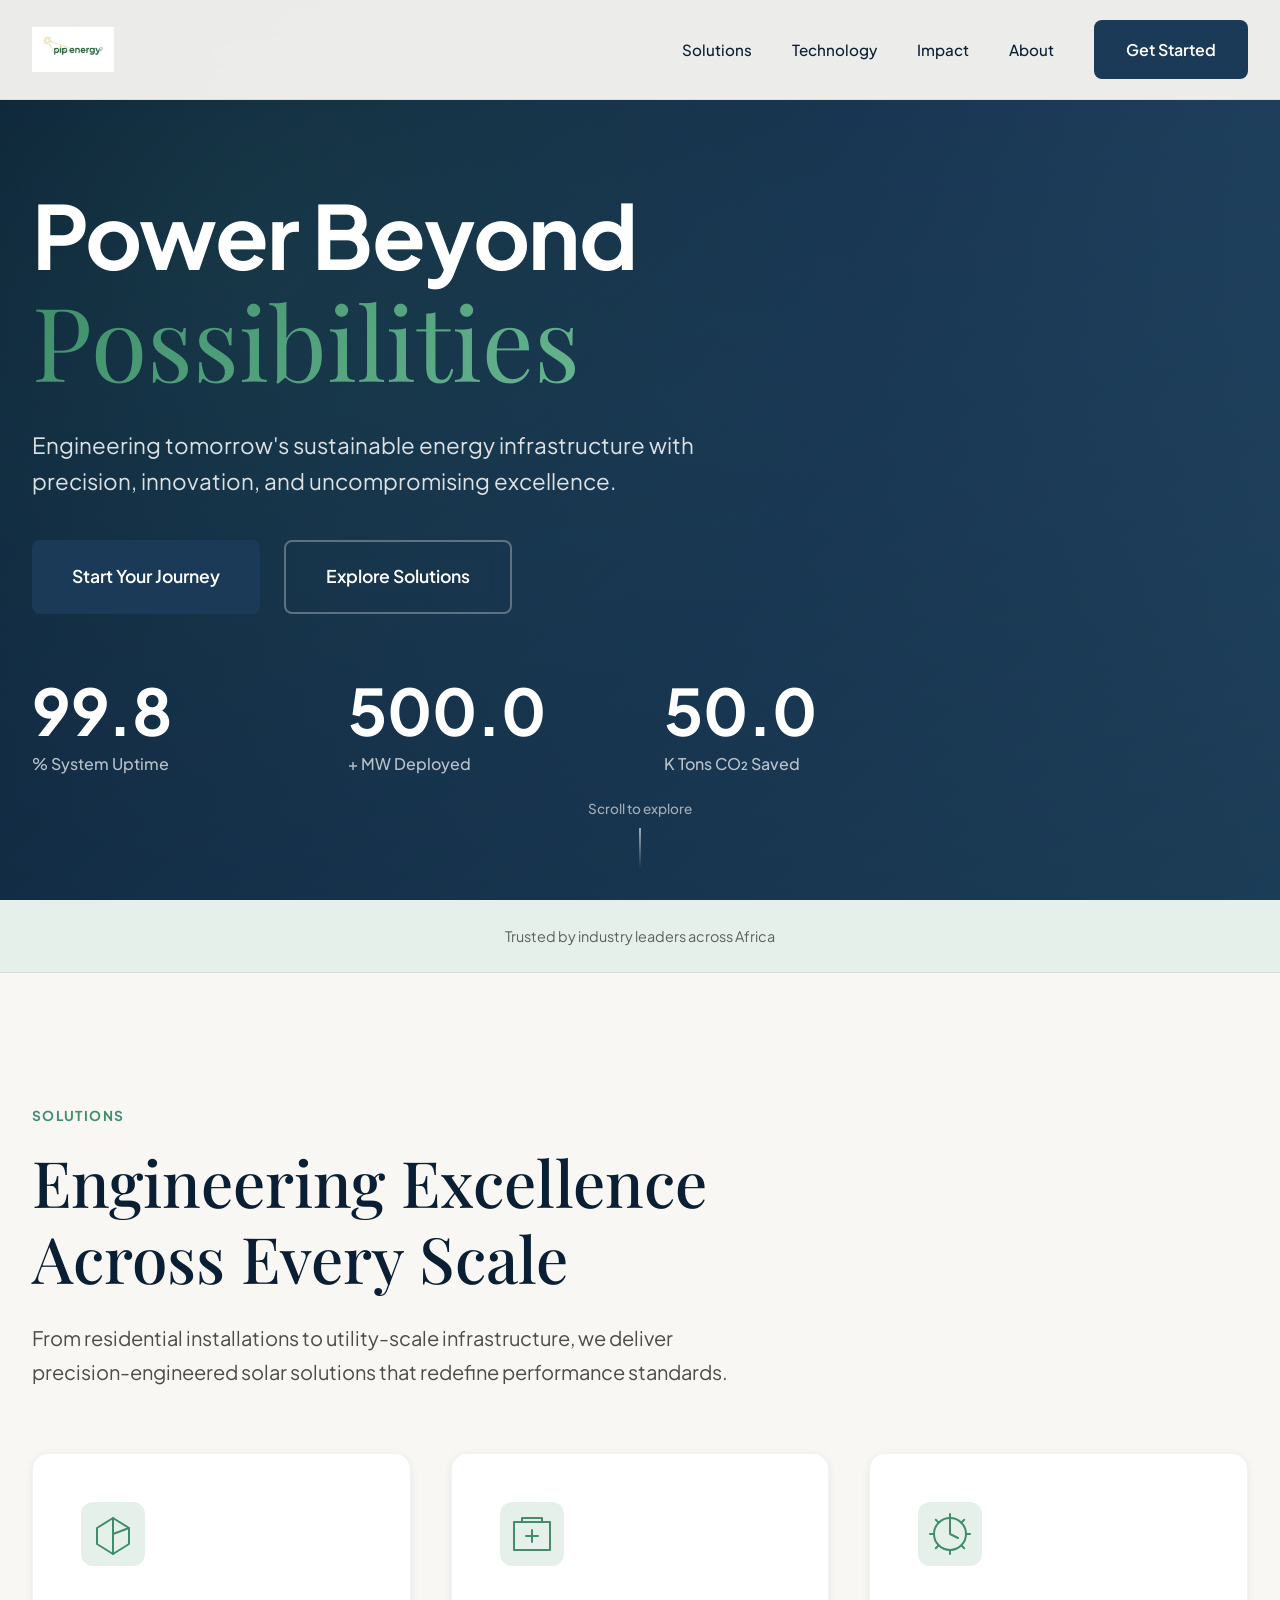
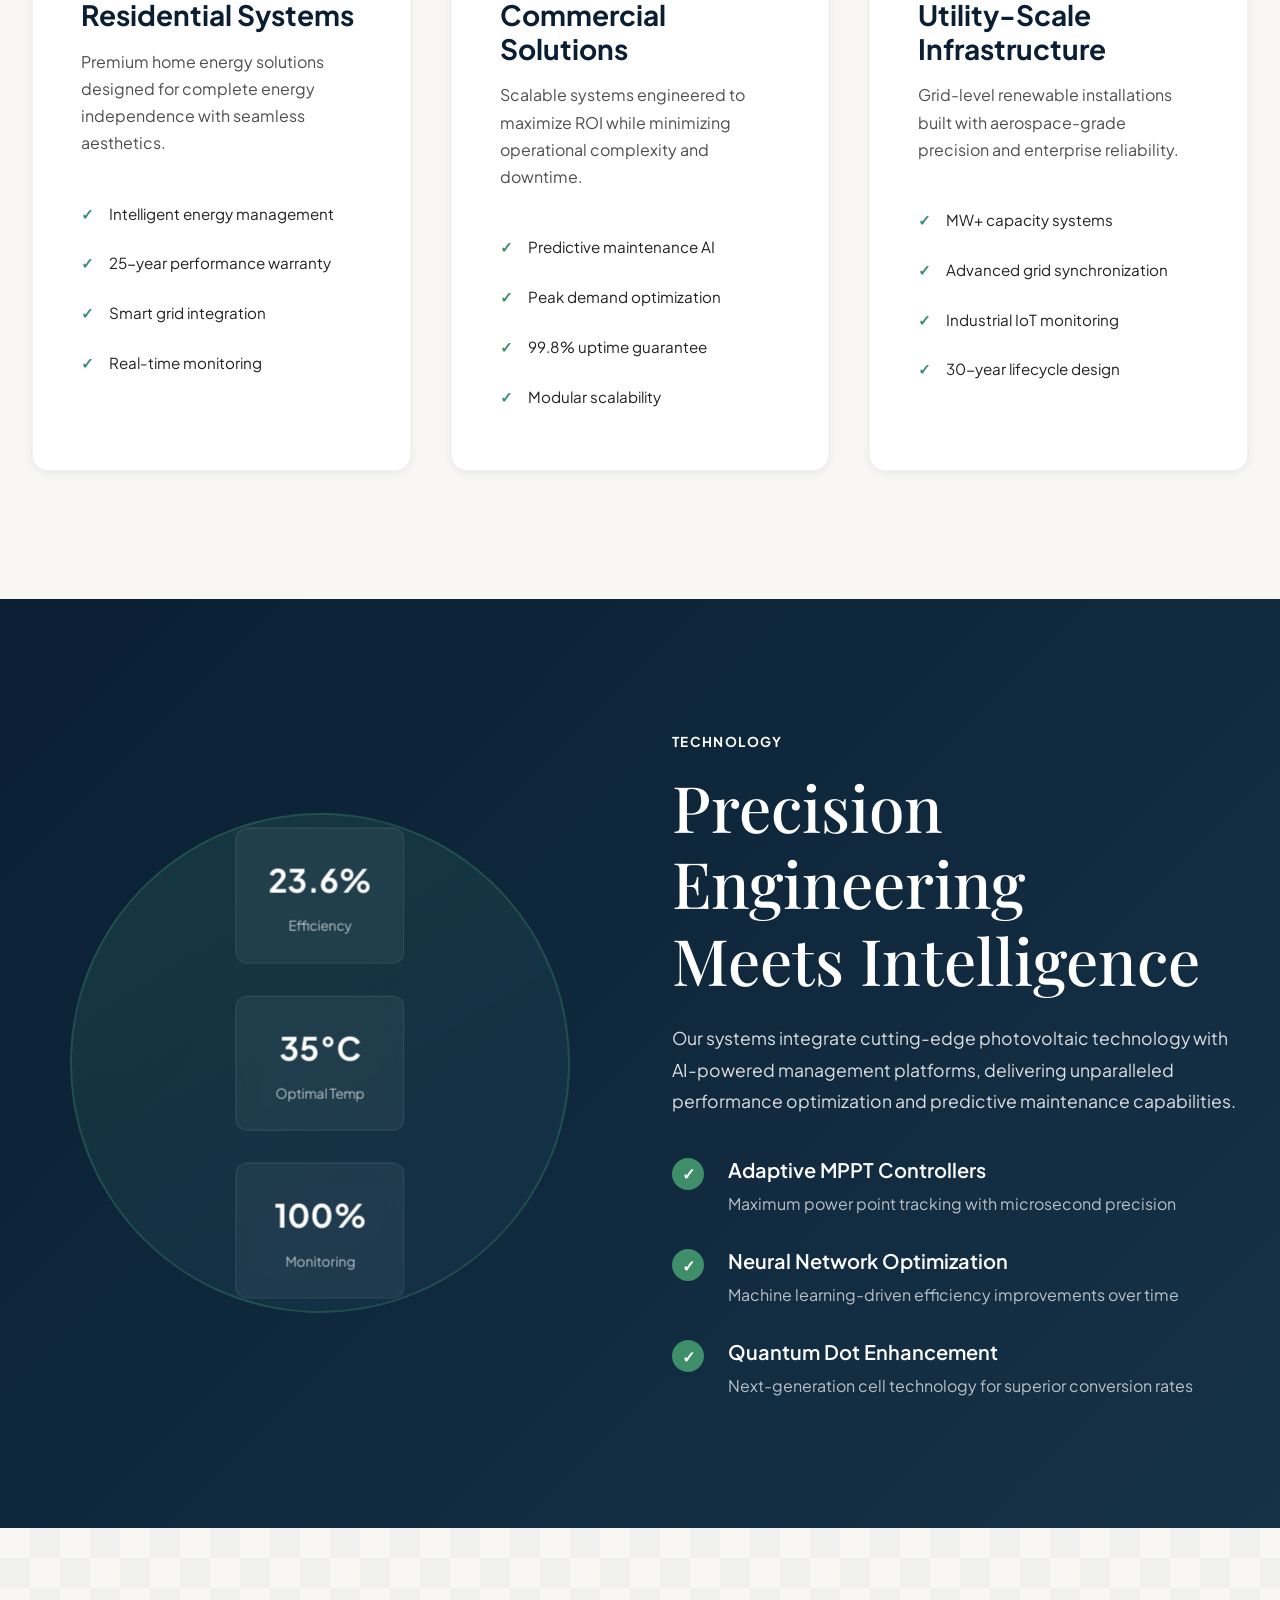
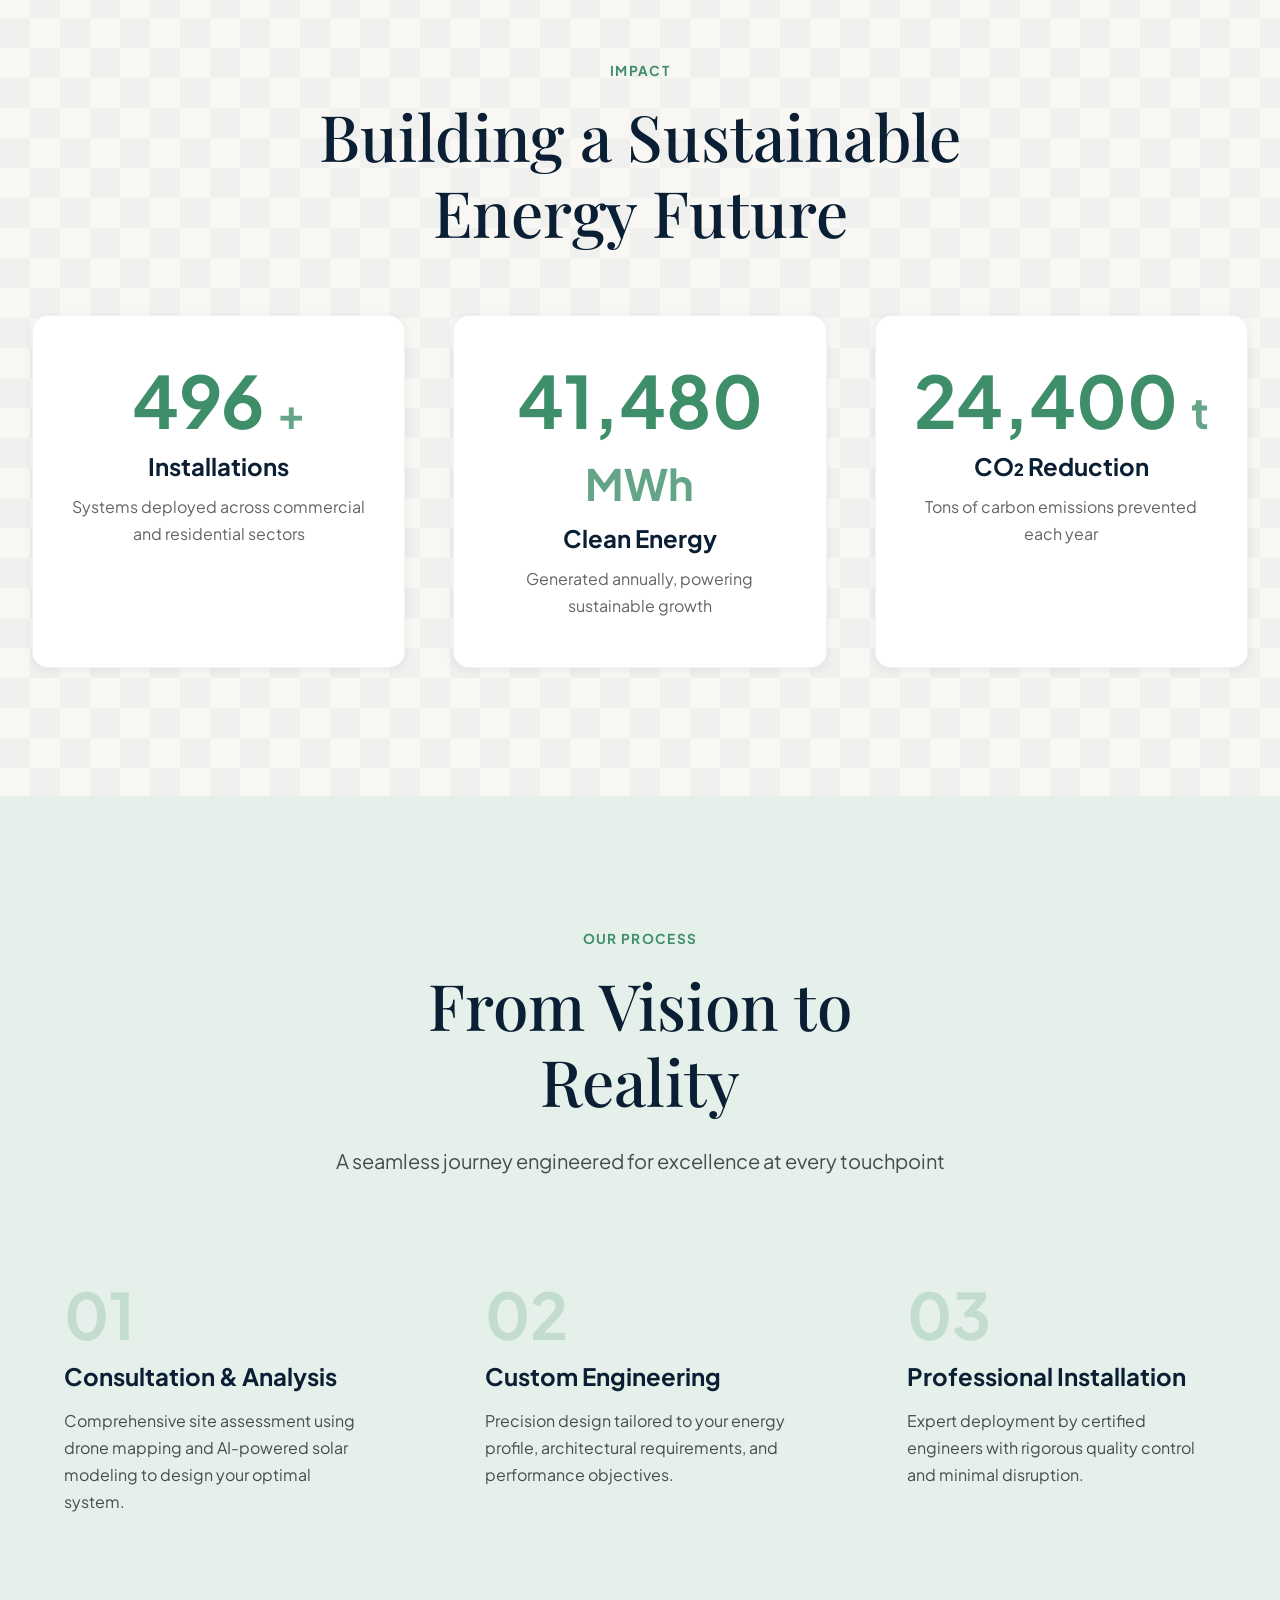
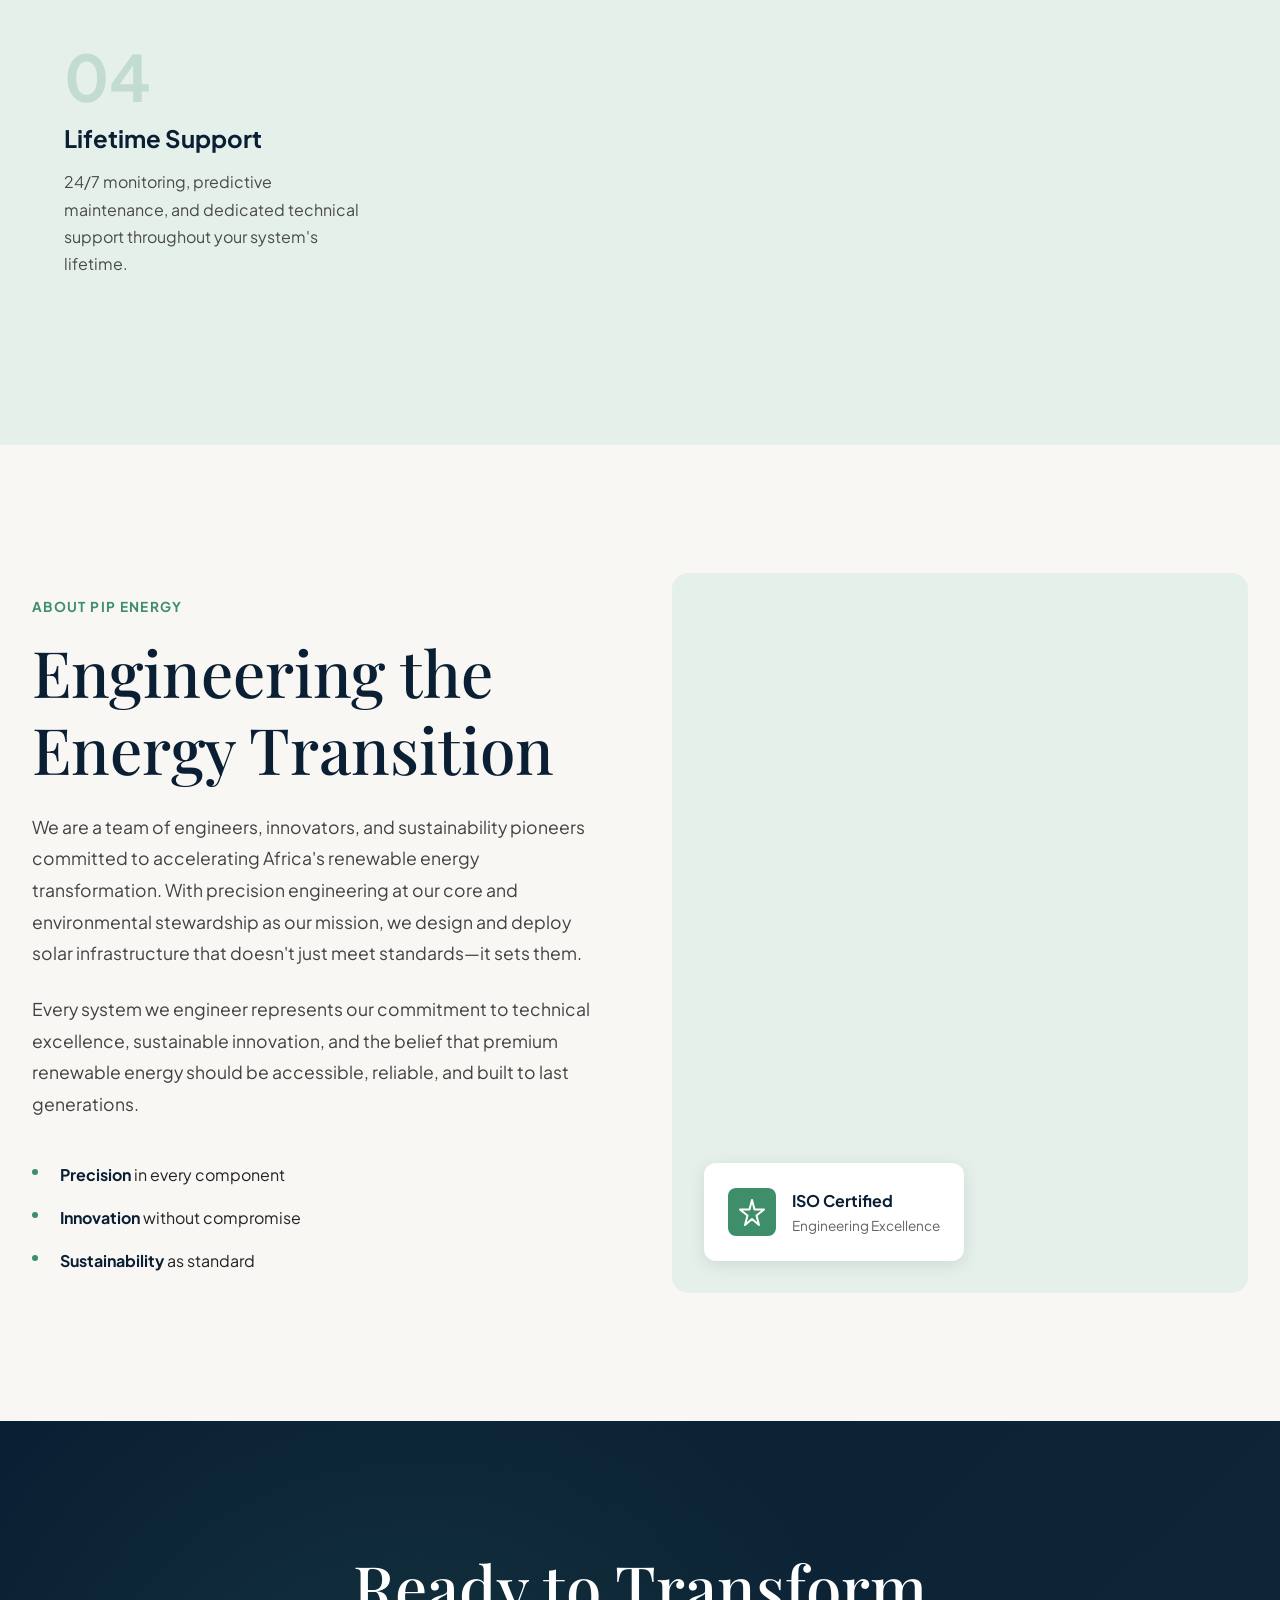
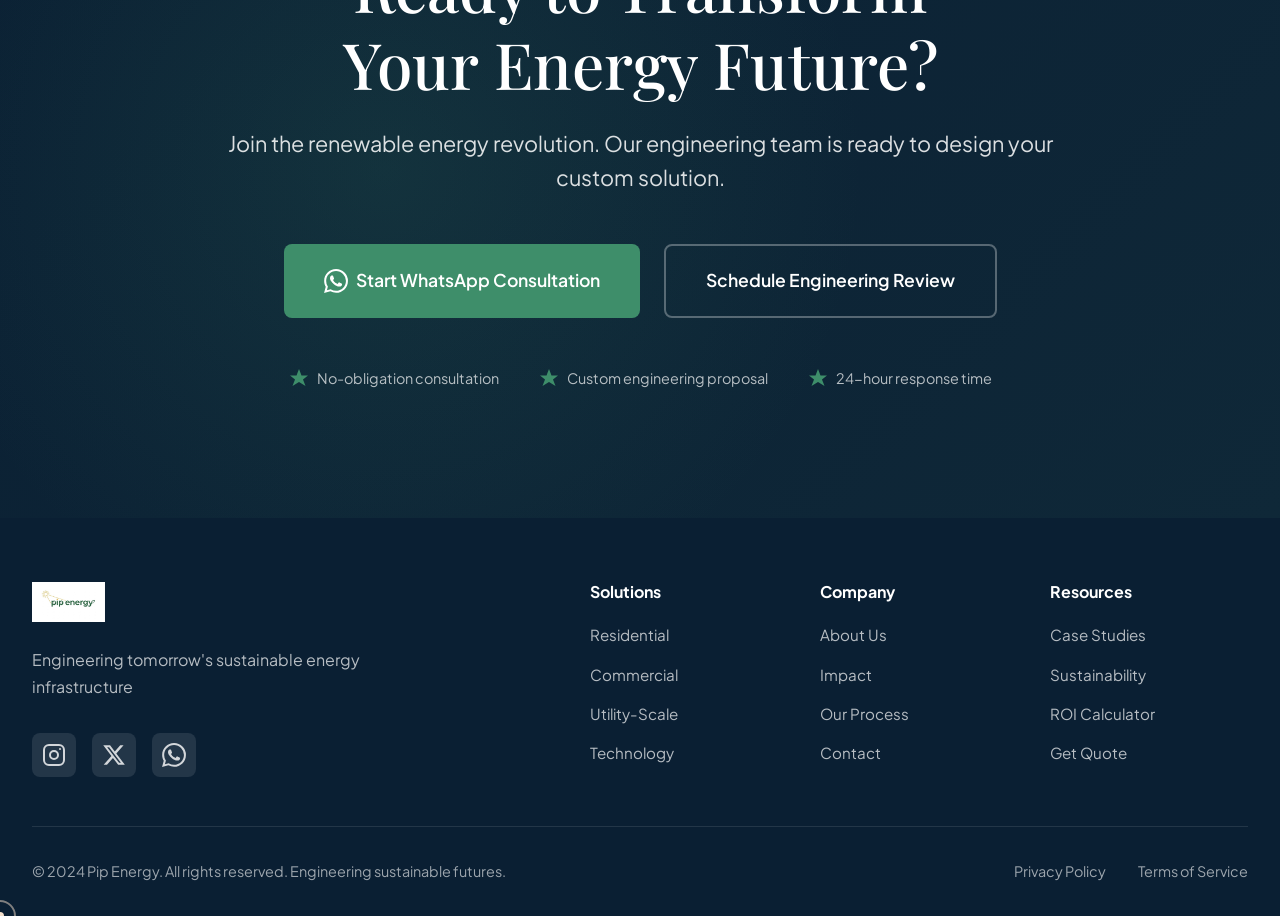
==== commit b02c0db2: "added mobile responsiveness" ====
--- a/pip-energy2/index.html
+++ b/pip-energy2/index.html
@@ -2,7 +2,10 @@
 <html lang="en">
 <head>
     <meta charset="UTF-8">
-    <meta name="viewport" content="width=device-width, initial-scale=1.0">
+    <meta name="viewport" content="width=device-width, initial-scale=1.0, maximum-scale=5.0, user-scalable=yes">
+    <meta name="theme-color" content="#1B3A57">
+    <meta name="apple-mobile-web-app-capable" content="yes">
+    <meta name="apple-mobile-web-app-status-bar-style" content="black-translucent">
     <title>Pip Energy - Engineering Tomorrow's Sustainable Future</title>
     <meta name="description" content="Premium solar engineering solutions that power progress. Pip Energy delivers cutting-edge renewable energy systems with unmatched precision.">
     <link rel="preconnect" href="https://fonts.googleapis.com">
--- a/pip-energy2/styles.css
+++ b/pip-energy2/styles.css
@@ -250,11 +250,52 @@
 
 @media (max-width: 968px) {
     .nav-links {
-        display: none;
+        position: fixed;
+        top: 76px;
+        left: 0;
+        right: 0;
+        background-color: rgba(248, 247, 244, 0.98);
+        backdrop-filter: blur(20px);
+        flex-direction: column;
+        padding: 2rem;
+        gap: 1.5rem;
+        box-shadow: var(--shadow-lg);
+        transform: translateY(-100%);
+        opacity: 0;
+        visibility: hidden;
+        transition: var(--transition-smooth);
+        z-index: 999;
+    }
+
+    .nav-links.active {
+        transform: translateY(0);
+        opacity: 1;
+        visibility: visible;
+    }
+
+    .nav-link {
+        font-size: 1.1rem;
+        padding: 0.5rem 0;
+    }
+
+    .nav-links .btn {
+        width: 100%;
     }
 
     .nav-mobile-toggle {
         display: flex;
+    }
+
+    .nav-mobile-toggle.active span:nth-child(1) {
+        transform: rotate(45deg) translate(5px, 5px);
+    }
+
+    .nav-mobile-toggle.active span:nth-child(2) {
+        opacity: 0;
+    }
+
+    .nav-mobile-toggle.active span:nth-child(3) {
+        transform: rotate(-45deg) translate(7px, -6px);
     }
 }
 
@@ -1129,10 +1170,52 @@
 
 /* Responsive Adjustments */
 @media (max-width: 768px) {
+    /* Mobile Typography */
+    html {
+        font-size: 15px;
+    }
+
+    /* Mobile Spacing */
+    .solutions,
+    .technology,
+    .impact,
+    .process,
+    .about,
+    .cta-section {
+        padding: 4rem 0;
+    }
+
+    .section-header,
+    .section-header-centered {
+        margin-bottom: 2.5rem;
+    }
+
+    /* Hero Mobile */
+    .hero {
+        min-height: 90vh;
+        padding: 6rem 1.5rem 3rem;
+    }
+
+    .hero-stats {
+        grid-template-columns: 1fr;
+        gap: 2rem;
+    }
+
+    .hero-scroll {
+        display: none;
+    }
+
+    /* Solutions Grid Mobile */
     .solutions-grid {
         grid-template-columns: 1fr;
-    }
-
+        gap: 1.5rem;
+    }
+
+    .solution-card {
+        padding: 2rem 1.5rem;
+    }
+
+    /* CTA Mobile */
     .hero-cta {
         flex-direction: column;
         gap: 1rem;
@@ -1140,6 +1223,7 @@
 
     .hero-cta .btn {
         width: 100%;
+        justify-content: center;
     }
 
     .cta-buttons {
@@ -1148,5 +1232,98 @@
 
     .cta-buttons .btn {
         width: 100%;
+        padding: 1.125rem 2rem;
+    }
+
+    /* Impact Mobile */
+    .impact-metrics {
+        grid-template-columns: 1fr;
+        gap: 2rem;
+    }
+
+    .impact-card {
+        padding: 2.5rem 1.5rem;
+    }
+
+    /* Process Mobile */
+    .process-timeline {
+        grid-template-columns: 1fr;
+        gap: 2rem;
+    }
+
+    /* Trust Mobile */
+    .cta-trust {
+        flex-direction: column;
+        gap: 1rem;
+        align-items: center;
+    }
+
+    /* Touch Optimization */
+    .btn {
+        min-height: 48px;
+        padding: 1rem 1.5rem;
+    }
+
+    /* Disable hover effects on mobile */
+    .solution-card:hover,
+    .impact-card:hover {
+        transform: none;
+    }
+
+    /* Mobile-friendly spacing */
+    .container {
+        padding: 0 1.25rem;
+    }
+}
+
+/* Small Mobile Devices */
+@media (max-width: 480px) {
+    .hero-title-main {
+        font-size: 2.5rem;
+    }
+
+    .hero-title-accent {
+        font-size: 3rem;
+    }
+
+    .section-title {
+        font-size: 2rem;
+    }
+
+    .btn-hero-primary,
+    .btn-hero-secondary,
+    .btn-cta-primary,
+    .btn-cta-secondary {
+        padding: 1rem 1.5rem;
+        font-size: 1rem;
+    }
+
+    .stat-number {
+        font-size: 2.5rem;
+    }
+
+    .impact-number {
+        font-size: 3rem;
+    }
+
+    .footer-content {
+        gap: 2rem;
+    }
+
+    .footer-links {
+        gap: 1.5rem;
+    }
+}
+
+/* Landscape Mobile */
+@media (max-width: 968px) and (orientation: landscape) {
+    .hero {
+        min-height: auto;
+        padding: 5rem 2rem 3rem;
+    }
+
+    .hero-stats {
+        grid-template-columns: repeat(3, 1fr);
+        gap: 1.5rem;
     }
 }
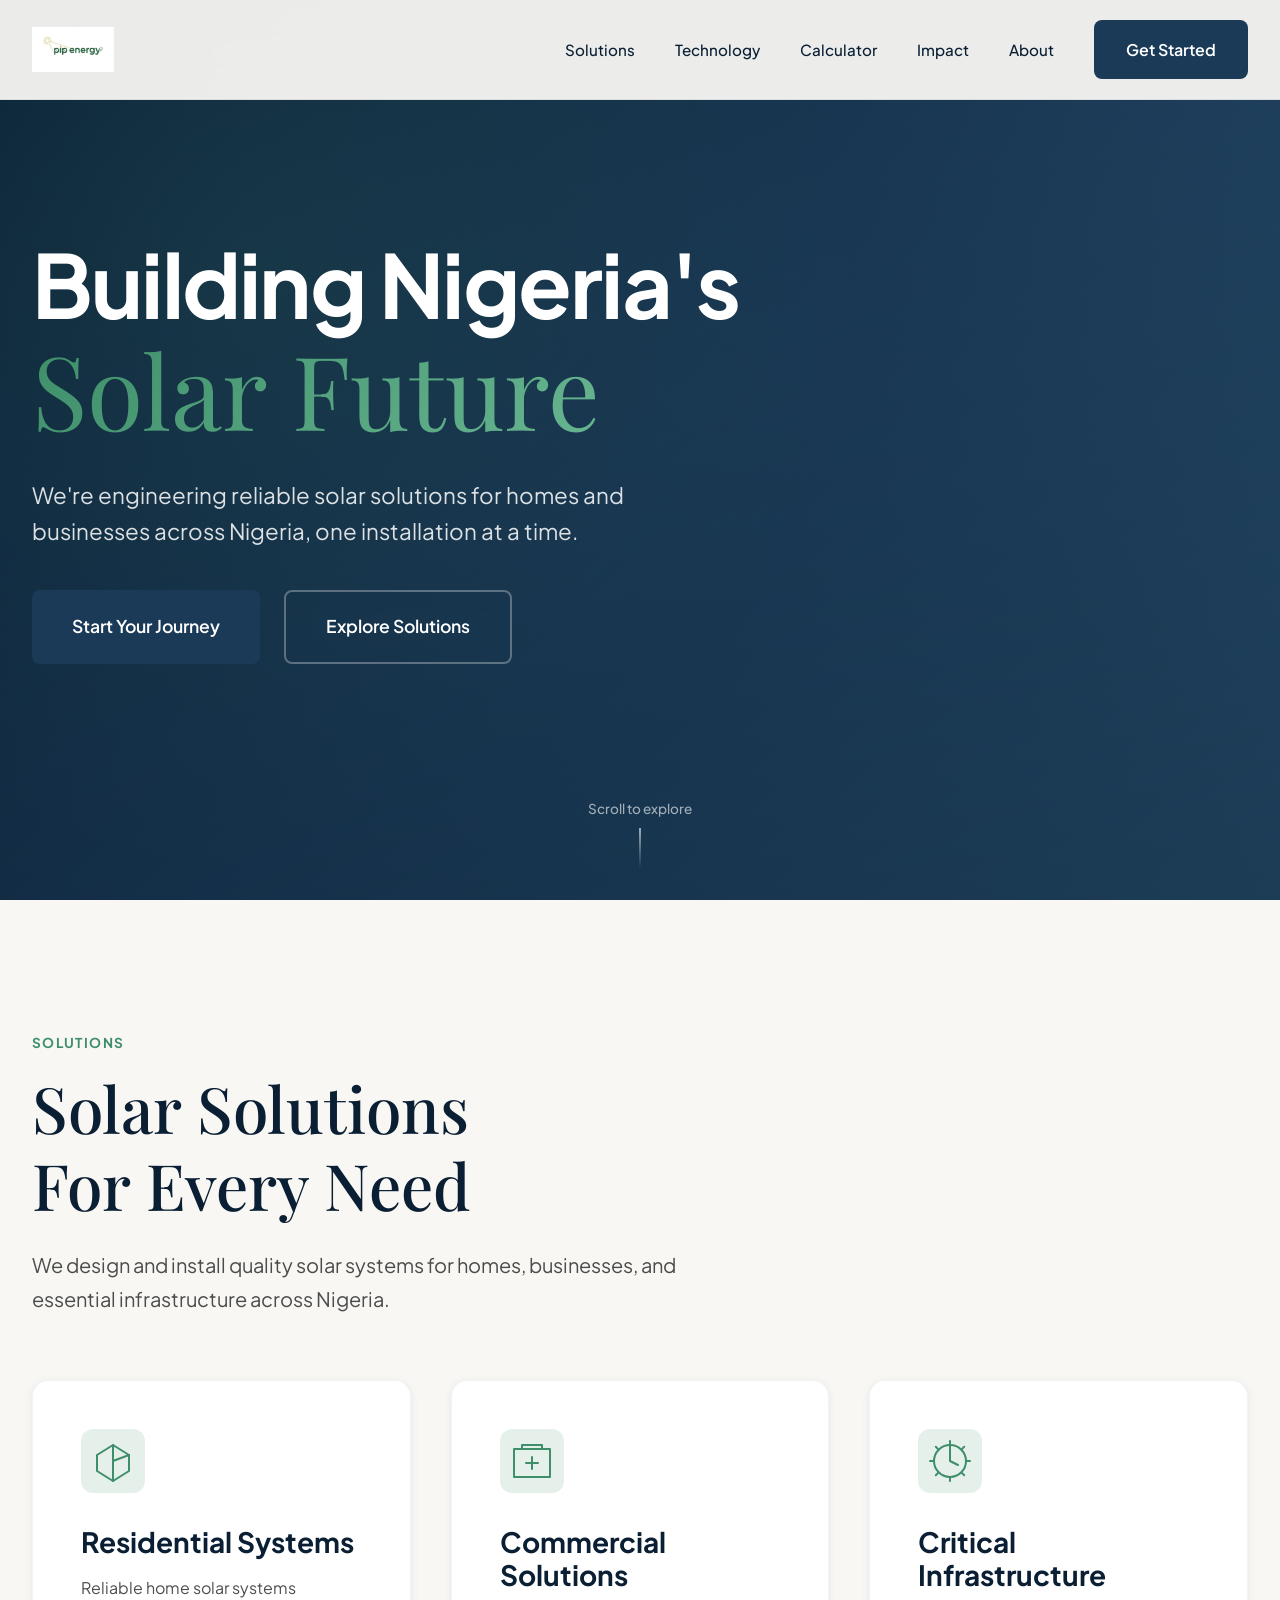
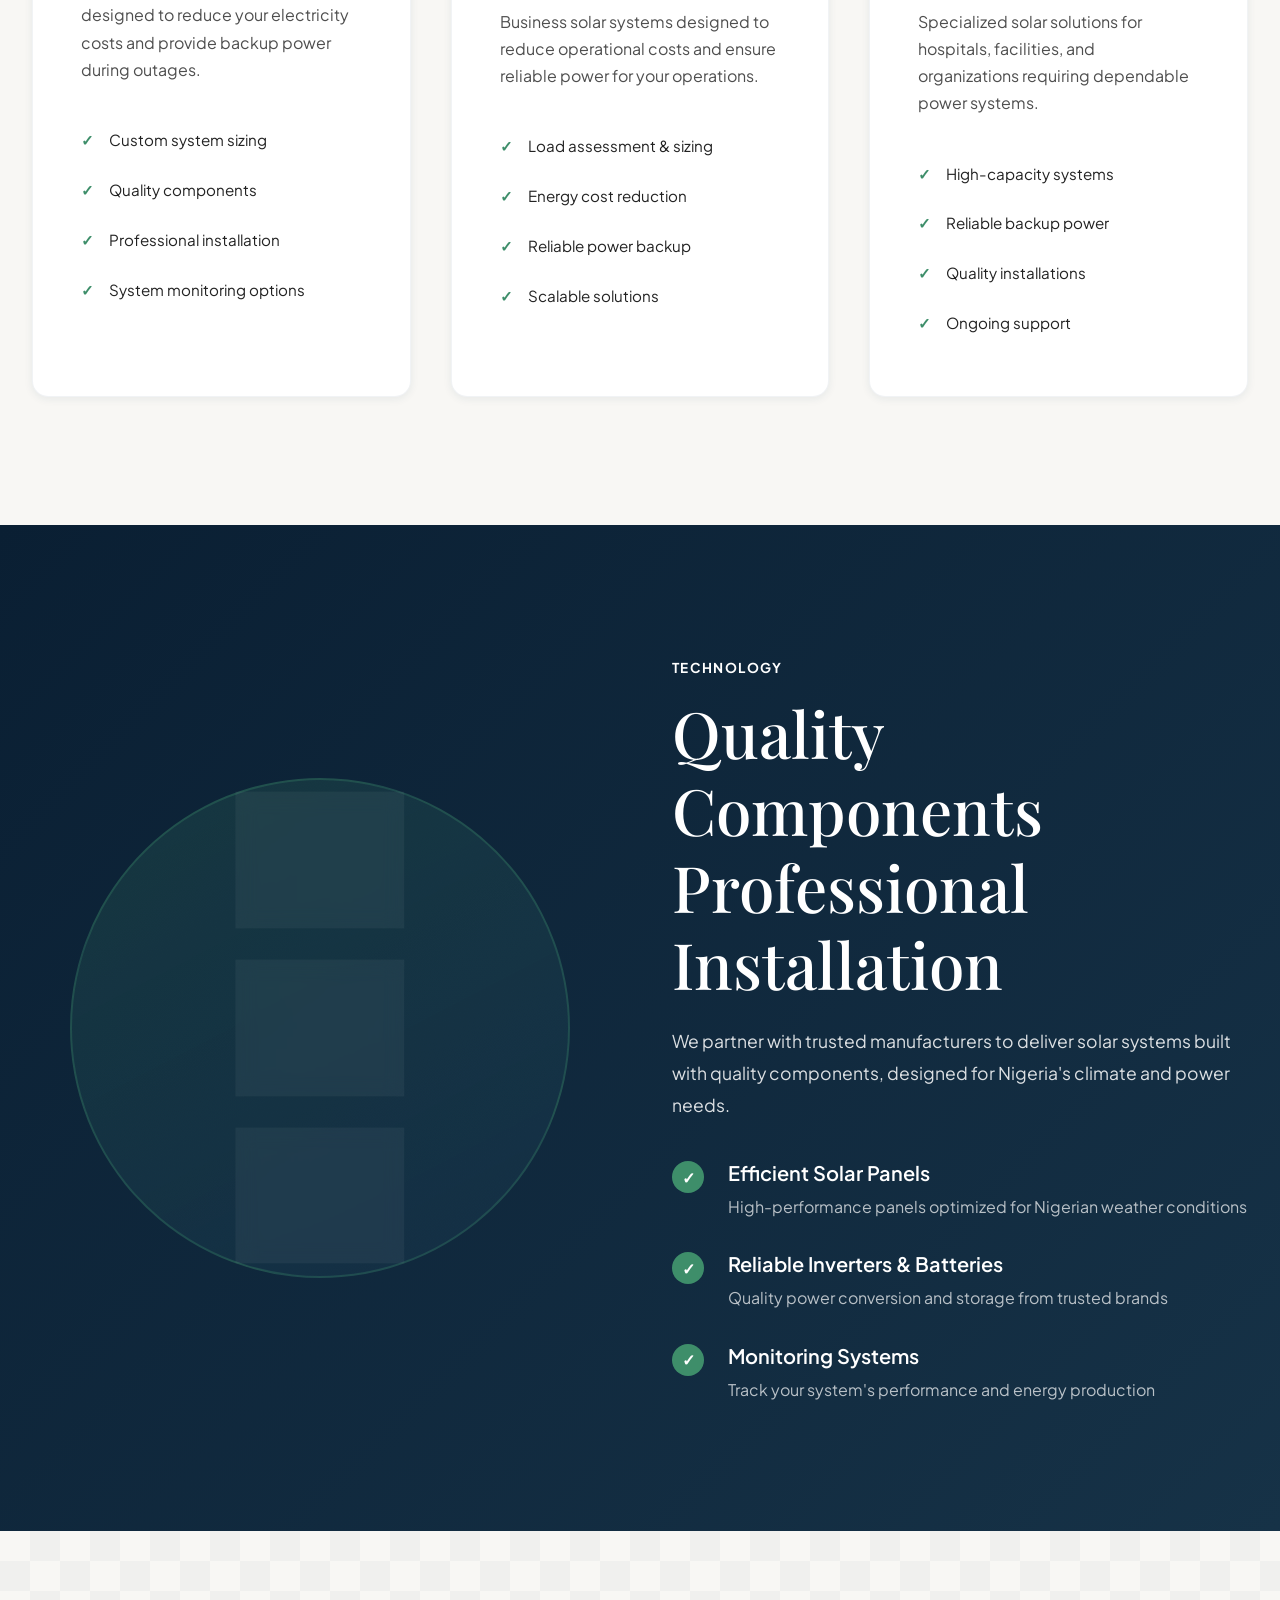
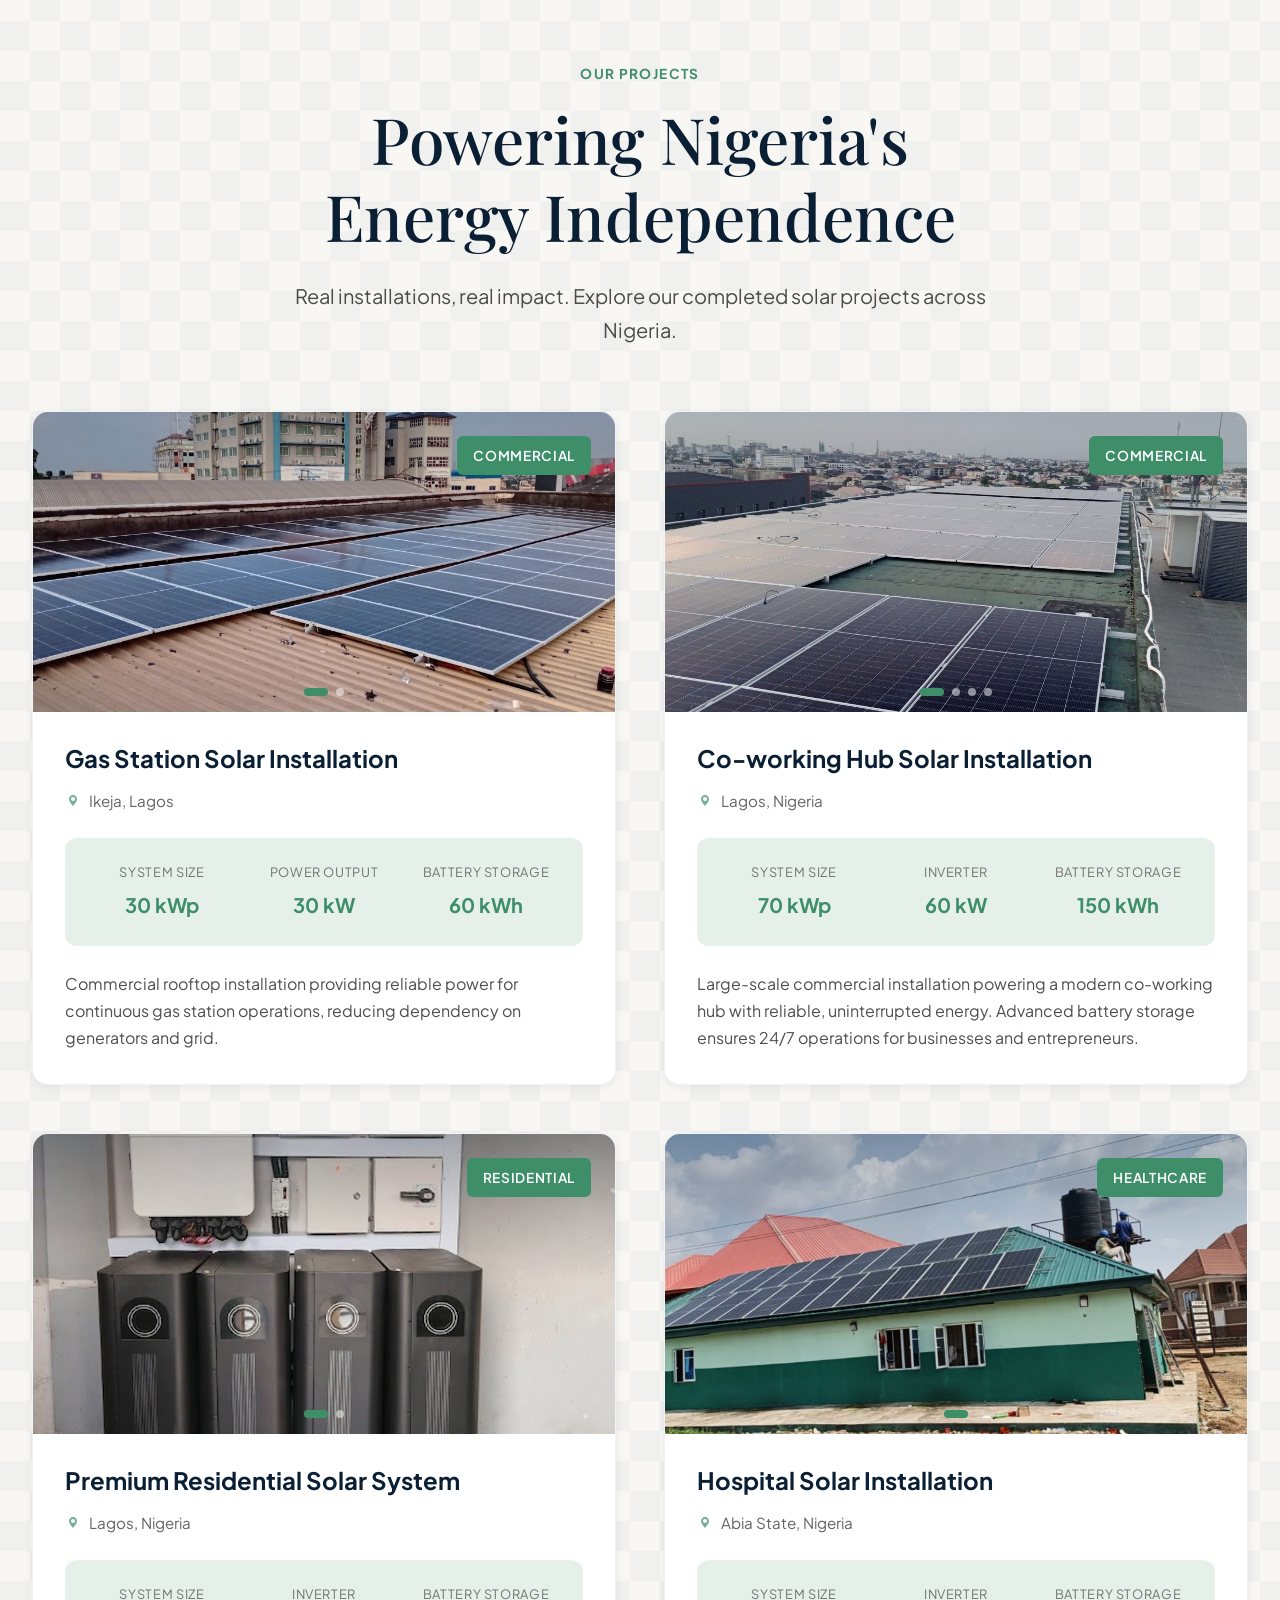
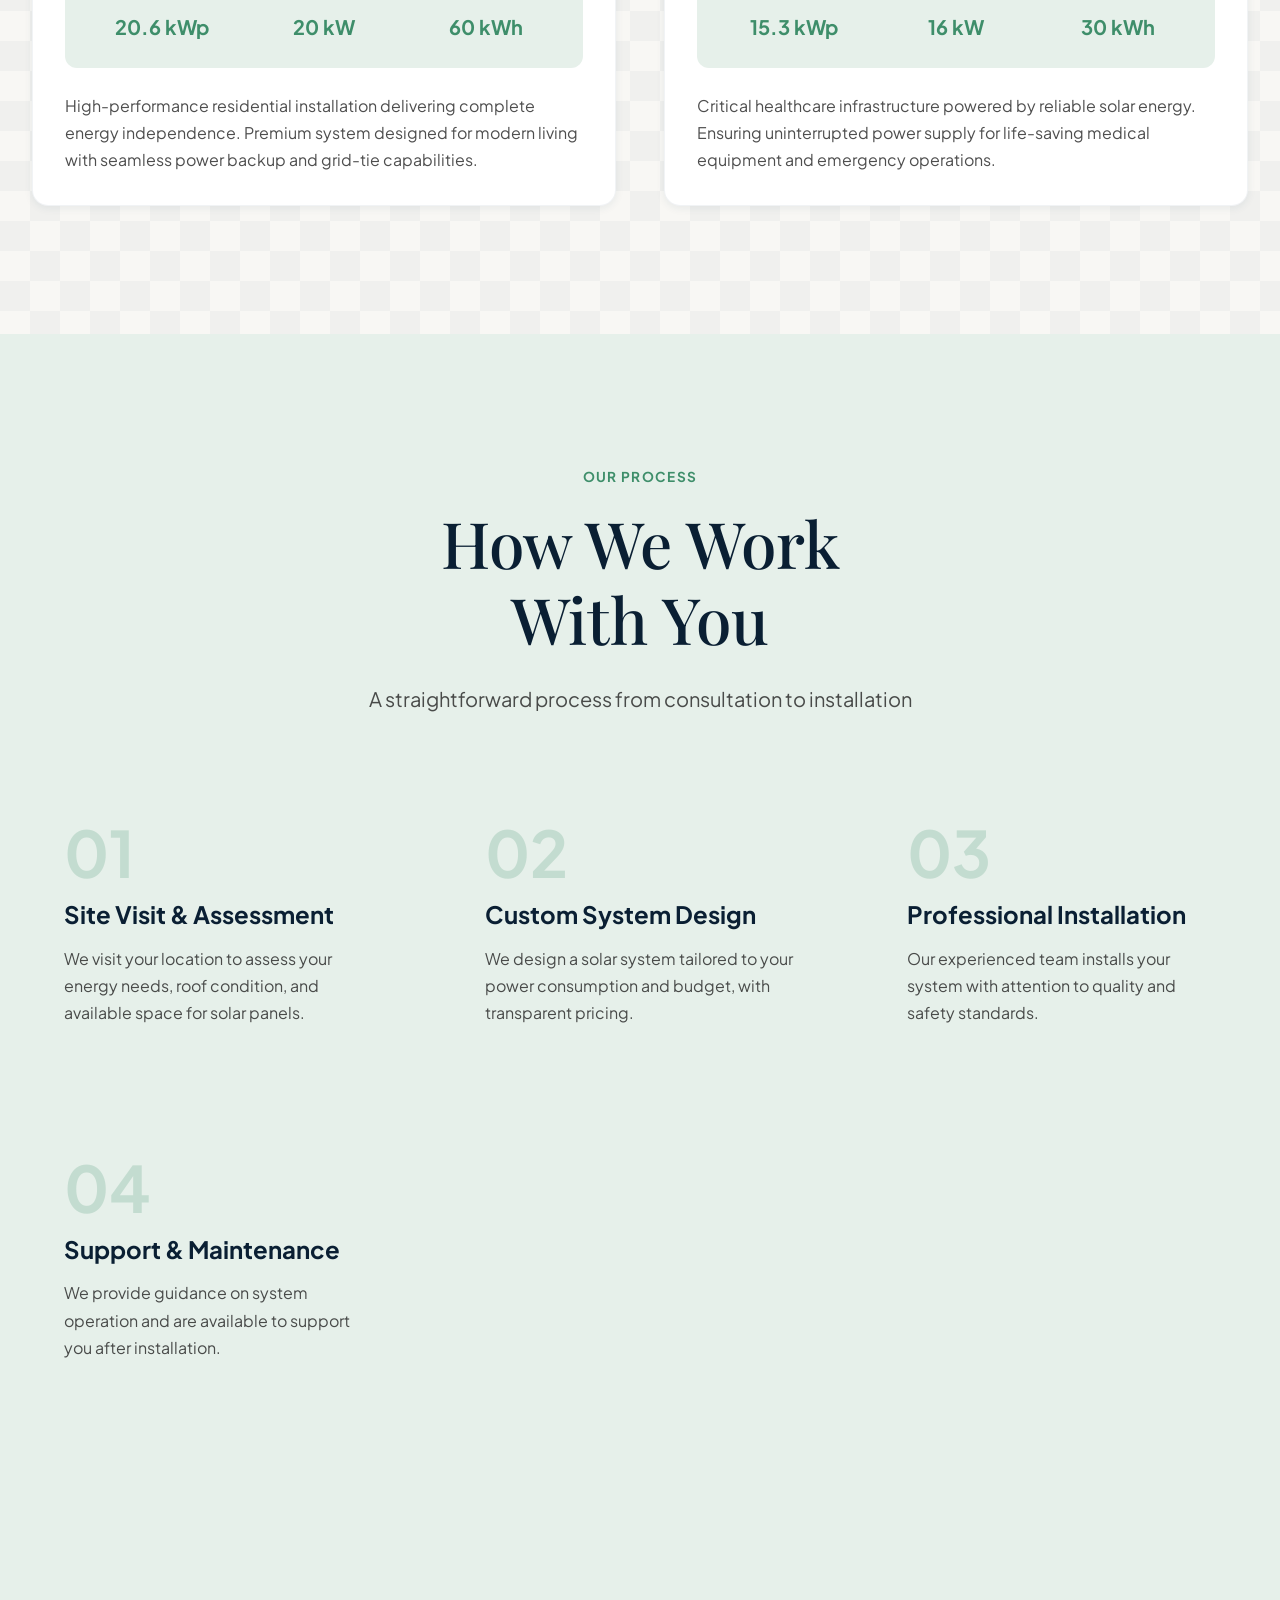
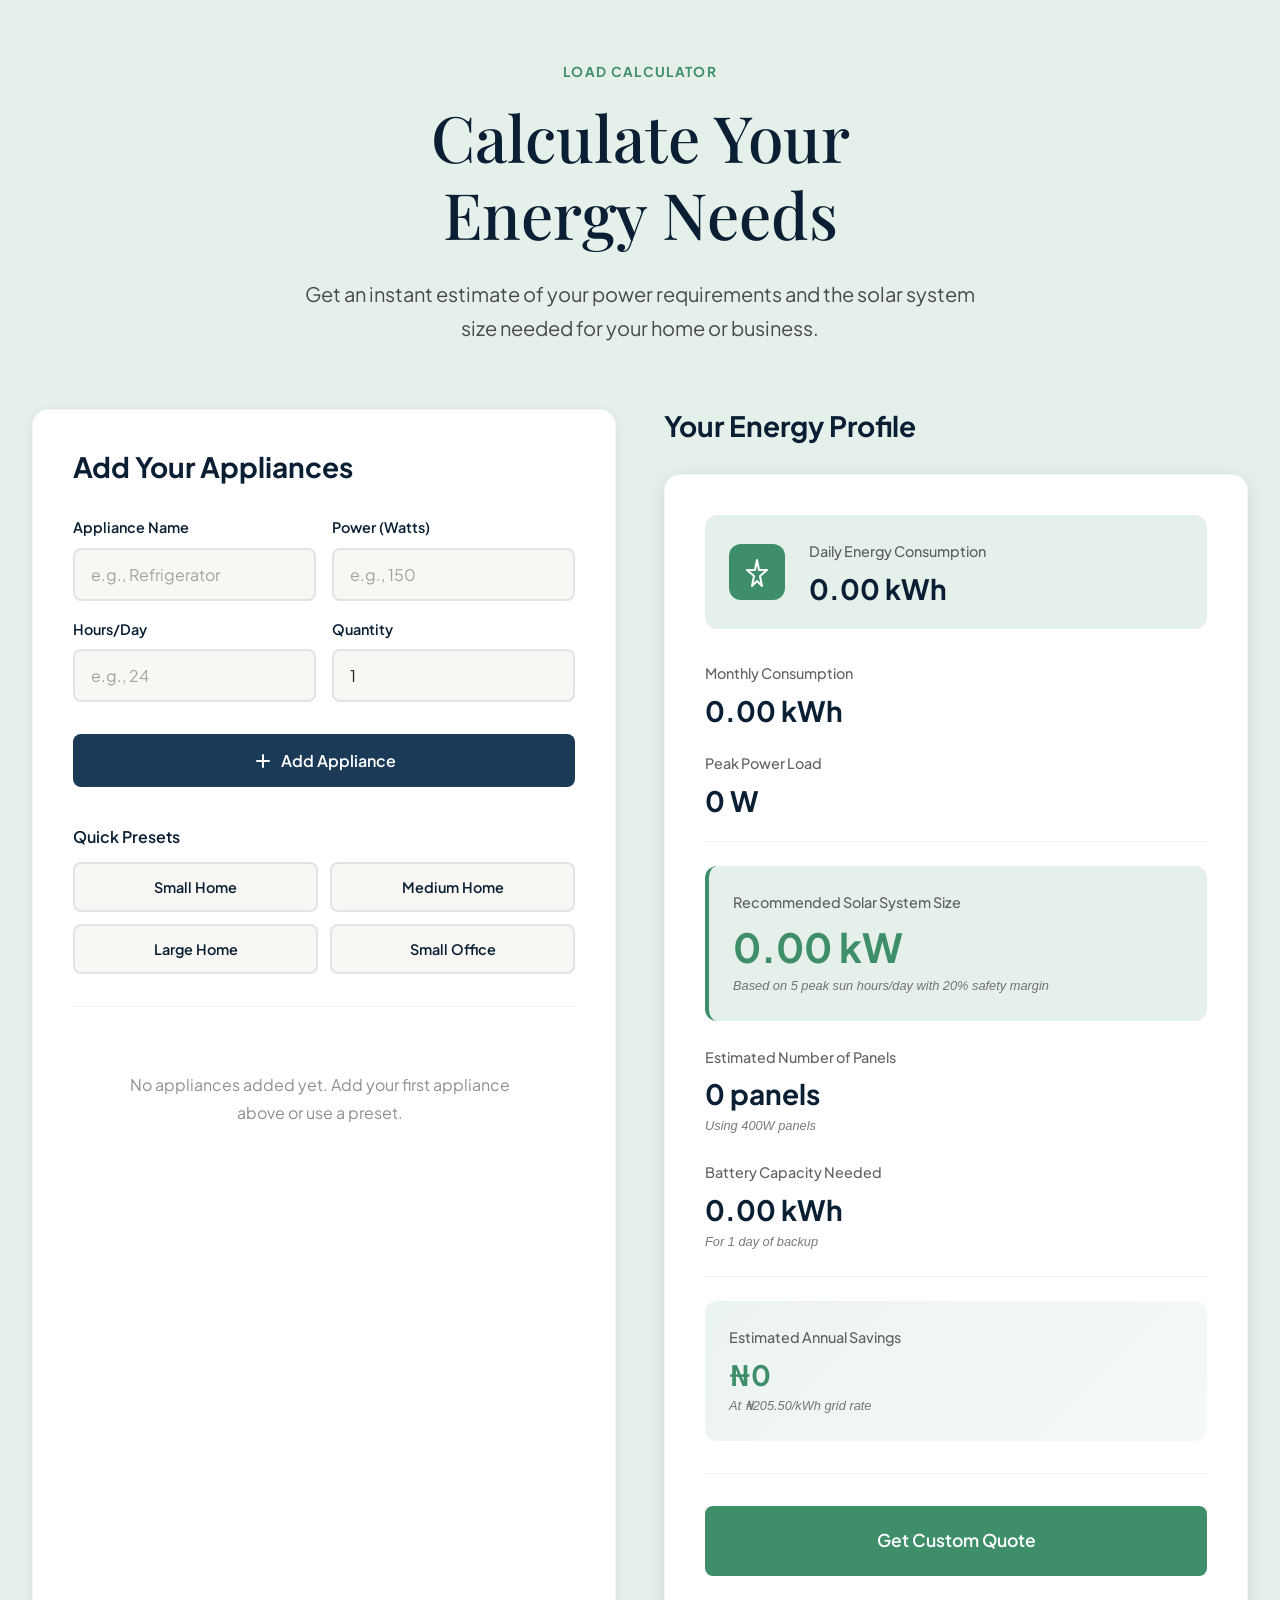
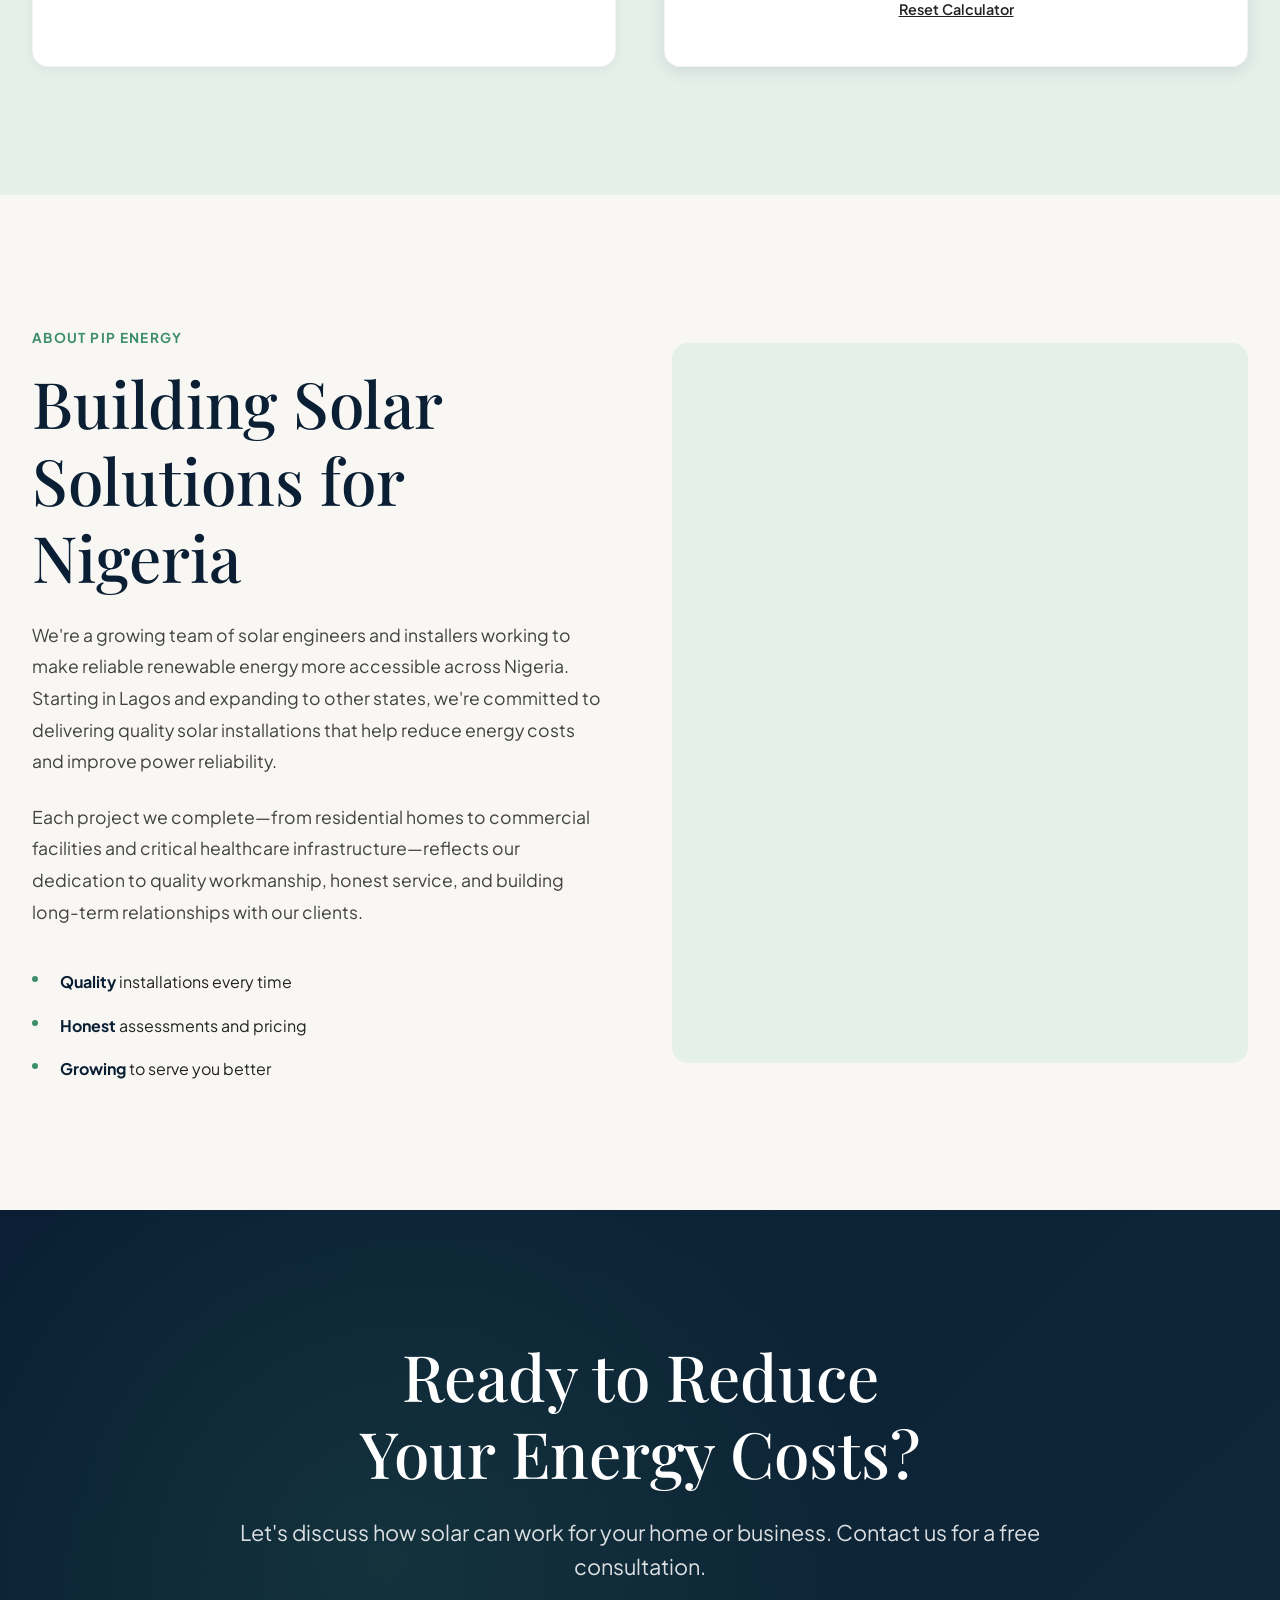
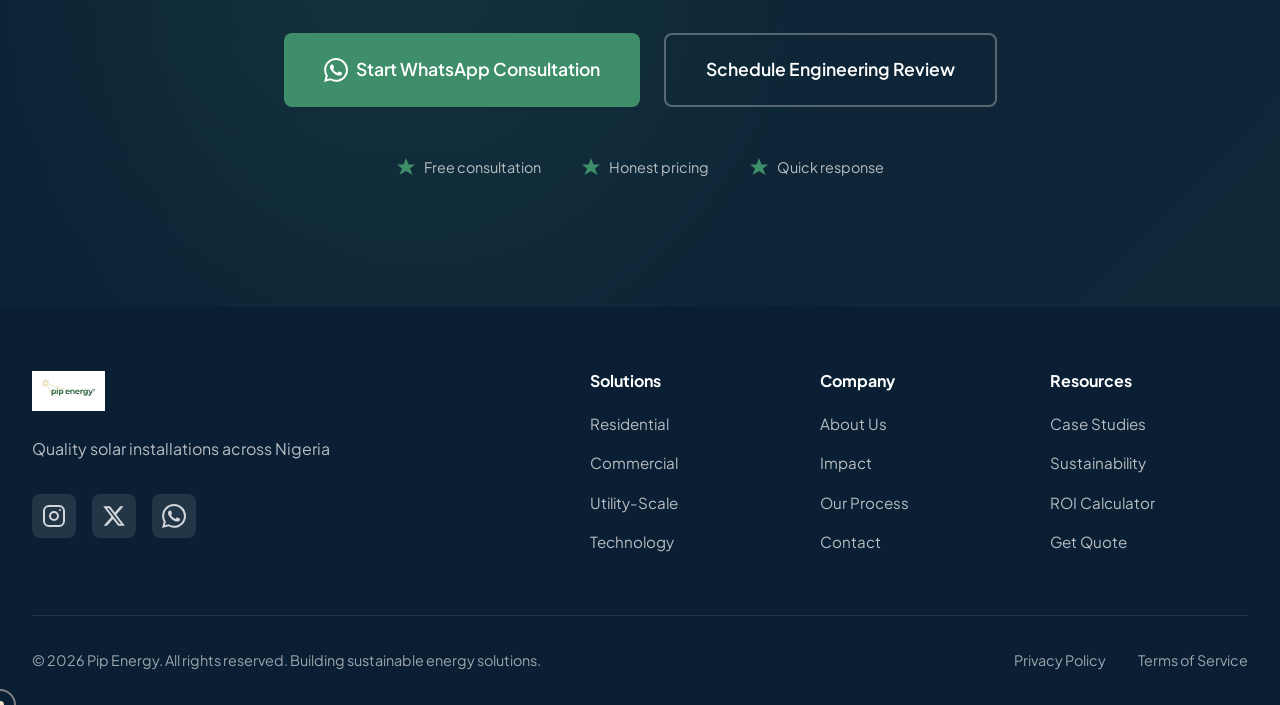
==== commit 03fa8290: ".." ====
--- a/pip-energy2/index.html
+++ b/pip-energy2/index.html
@@ -23,6 +23,7 @@
             <div class="nav-links">
                 <a href="#solutions" class="nav-link">Solutions</a>
                 <a href="#technology" class="nav-link">Technology</a>
+                <a href="#calculator" class="nav-link">Calculator</a>
                 <a href="#impact" class="nav-link">Impact</a>
                 <a href="#about" class="nav-link">About</a>
                 <a href="#contact" class="btn btn-primary">Get Started</a>
@@ -43,29 +44,15 @@
         <div class="hero-content">
             <div class="hero-text">
                 <h1 class="hero-title">
-                    <span class="hero-title-main">Power Beyond</span>
-                    <span class="hero-title-accent">Possibilities</span>
+                    <span class="hero-title-main">Building Nigeria's</span>
+                    <span class="hero-title-accent">Solar Future</span>
                 </h1>
-                <p class="hero-subtitle">Engineering tomorrow's sustainable energy infrastructure with precision, innovation, and uncompromising excellence.</p>
+                <p class="hero-subtitle">We're engineering reliable solar solutions for homes and businesses across Nigeria, one installation at a time.</p>
                 <div class="hero-cta">
                     <a href="#contact" class="btn btn-hero-primary">Start Your Journey</a>
                     <a href="#solutions" class="btn btn-hero-secondary">Explore Solutions</a>
                 </div>
             </div>
-            <div class="hero-stats">
-                <div class="stat-item">
-                    <div class="stat-number" data-target="99.8">0</div>
-                    <div class="stat-label">% System Uptime</div>
-                </div>
-                <div class="stat-item">
-                    <div class="stat-number" data-target="500">0</div>
-                    <div class="stat-label">+ MW Deployed</div>
-                </div>
-                <div class="stat-item">
-                    <div class="stat-number" data-target="50">0</div>
-                    <div class="stat-label">K Tons CO₂ Saved</div>
-                </div>
-            </div>
         </div>
         <div class="hero-scroll">
             <span>Scroll to explore</span>
@@ -73,20 +60,20 @@
         </div>
     </section>
 
-    <!-- Trust Bar -->
-    <section class="trust-bar">
+    <!-- Trust Bar - Removed unrealistic claim -->
+    <!-- <section class="trust-bar">
         <div class="container">
             <p class="trust-text">Trusted by industry leaders across Africa</p>
         </div>
-    </section>
+    </section> -->
 
     <!-- Solutions Section -->
     <section class="solutions" id="solutions">
         <div class="container">
             <div class="section-header">
                 <span class="section-label">Solutions</span>
-                <h2 class="section-title">Engineering Excellence<br>Across Every Scale</h2>
-                <p class="section-subtitle">From residential installations to utility-scale infrastructure, we deliver precision-engineered solar solutions that redefine performance standards.</p>
+                <h2 class="section-title">Solar Solutions<br>For Every Need</h2>
+                <p class="section-subtitle">We design and install quality solar systems for homes, businesses, and essential infrastructure across Nigeria.</p>
             </div>
             <div class="solutions-grid">
                 <div class="solution-card" data-aos="fade-up">
@@ -98,12 +85,12 @@
                         </svg>
                     </div>
                     <h3 class="solution-title">Residential Systems</h3>
-                    <p class="solution-description">Premium home energy solutions designed for complete energy independence with seamless aesthetics.</p>
+                    <p class="solution-description">Reliable home solar systems designed to reduce your electricity costs and provide backup power during outages.</p>
                     <ul class="solution-features">
-                        <li>Intelligent energy management</li>
-                        <li>25-year performance warranty</li>
-                        <li>Smart grid integration</li>
-                        <li>Real-time monitoring</li>
+                        <li>Custom system sizing</li>
+                        <li>Quality components</li>
+                        <li>Professional installation</li>
+                        <li>System monitoring options</li>
                     </ul>
                 </div>
                 <div class="solution-card" data-aos="fade-up" data-aos-delay="100">
@@ -115,12 +102,12 @@
                         </svg>
                     </div>
                     <h3 class="solution-title">Commercial Solutions</h3>
-                    <p class="solution-description">Scalable systems engineered to maximize ROI while minimizing operational complexity and downtime.</p>
+                    <p class="solution-description">Business solar systems designed to reduce operational costs and ensure reliable power for your operations.</p>
                     <ul class="solution-features">
-                        <li>Predictive maintenance AI</li>
-                        <li>Peak demand optimization</li>
-                        <li>99.8% uptime guarantee</li>
-                        <li>Modular scalability</li>
+                        <li>Load assessment & sizing</li>
+                        <li>Energy cost reduction</li>
+                        <li>Reliable power backup</li>
+                        <li>Scalable solutions</li>
                     </ul>
                 </div>
                 <div class="solution-card" data-aos="fade-up" data-aos-delay="200">
@@ -131,13 +118,13 @@
                             <path d="M8 24H4M44 24H40M24 4V8M24 40V44M12.6 12.6L9.8 9.8M38.2 38.2L35.4 35.4M12.6 35.4L9.8 38.2M38.2 9.8L35.4 12.6" stroke="currentColor" stroke-width="2" stroke-linecap="round"/>
                         </svg>
                     </div>
-                    <h3 class="solution-title">Utility-Scale Infrastructure</h3>
-                    <p class="solution-description">Grid-level renewable installations built with aerospace-grade precision and enterprise reliability.</p>
+                    <h3 class="solution-title">Critical Infrastructure</h3>
+                    <p class="solution-description">Specialized solar solutions for hospitals, facilities, and organizations requiring dependable power systems.</p>
                     <ul class="solution-features">
-                        <li>MW+ capacity systems</li>
-                        <li>Advanced grid synchronization</li>
-                        <li>Industrial IoT monitoring</li>
-                        <li>30-year lifecycle design</li>
+                        <li>High-capacity systems</li>
+                        <li>Reliable backup power</li>
+                        <li>Quality installations</li>
+                        <li>Ongoing support</li>
                     </ul>
                 </div>
             </div>
@@ -169,28 +156,28 @@
                 </div>
                 <div class="technology-text" data-aos="fade-left">
                     <span class="section-label">Technology</span>
-                    <h2 class="section-title">Precision Engineering<br>Meets Intelligence</h2>
-                    <p class="tech-description">Our systems integrate cutting-edge photovoltaic technology with AI-powered management platforms, delivering unparalleled performance optimization and predictive maintenance capabilities.</p>
+                    <h2 class="section-title">Quality Components<br>Professional Installation</h2>
+                    <p class="tech-description">We partner with trusted manufacturers to deliver solar systems built with quality components, designed for Nigeria's climate and power needs.</p>
                     <div class="tech-features">
                         <div class="tech-feature-item">
                             <div class="tech-feature-icon">✓</div>
                             <div class="tech-feature-content">
-                                <h4>Adaptive MPPT Controllers</h4>
-                                <p>Maximum power point tracking with microsecond precision</p>
+                                <h4>Efficient Solar Panels</h4>
+                                <p>High-performance panels optimized for Nigerian weather conditions</p>
                             </div>
                         </div>
                         <div class="tech-feature-item">
                             <div class="tech-feature-icon">✓</div>
                             <div class="tech-feature-content">
-                                <h4>Neural Network Optimization</h4>
-                                <p>Machine learning-driven efficiency improvements over time</p>
+                                <h4>Reliable Inverters & Batteries</h4>
+                                <p>Quality power conversion and storage from trusted brands</p>
                             </div>
                         </div>
                         <div class="tech-feature-item">
                             <div class="tech-feature-icon">✓</div>
                             <div class="tech-feature-content">
-                                <h4>Quantum Dot Enhancement</h4>
-                                <p>Next-generation cell technology for superior conversion rates</p>
+                                <h4>Monitoring Systems</h4>
+                                <p>Track your system's performance and energy production</p>
                             </div>
                         </div>
                     </div>
@@ -204,33 +191,214 @@
         <div class="impact-background"></div>
         <div class="container">
             <div class="section-header-centered">
-                <span class="section-label">Impact</span>
-                <h2 class="section-title">Building a Sustainable<br>Energy Future</h2>
-            </div>
-            <div class="impact-metrics">
-                <div class="impact-card" data-aos="zoom-in">
-                    <div class="impact-number">
-                        <span class="counter" data-target="1000">0</span>
-                        <span class="impact-plus">+</span>
-                    </div>
-                    <h3 class="impact-title">Installations</h3>
-                    <p class="impact-desc">Systems deployed across commercial and residential sectors</p>
-                </div>
-                <div class="impact-card" data-aos="zoom-in" data-aos-delay="100">
-                    <div class="impact-number">
-                        <span class="counter" data-target="85000">0</span>
-                        <span class="impact-unit">MWh</span>
-                    </div>
-                    <h3 class="impact-title">Clean Energy</h3>
-                    <p class="impact-desc">Generated annually, powering sustainable growth</p>
-                </div>
-                <div class="impact-card" data-aos="zoom-in" data-aos-delay="200">
-                    <div class="impact-number">
-                        <span class="counter" data-target="50000">0</span>
-                        <span class="impact-unit">t</span>
-                    </div>
-                    <h3 class="impact-title">CO₂ Reduction</h3>
-                    <p class="impact-desc">Tons of carbon emissions prevented each year</p>
+                <span class="section-label">Our Projects</span>
+                <h2 class="section-title">Powering Nigeria's<br>Energy Independence</h2>
+                <p class="section-subtitle">Real installations, real impact. Explore our completed solar projects across Nigeria.</p>
+            </div>
+
+            <div class="projects-grid">
+                <!-- Project 1: Gas Station Ikeja -->
+                <div class="project-card" data-aos="fade-up">
+                    <div class="project-image-container">
+                        <div class="project-gallery">
+                            <div class="gallery-track">
+                                <img src="assets/project-ikeja-gas-1.jpeg" alt="Commercial Gas Station Solar Installation in Ikeja Lagos - View 1" class="project-image">
+                                <img src="assets/project-ikeja-gas-2.jpeg" alt="Commercial Gas Station Solar Installation in Ikeja Lagos - View 2" class="project-image">
+                            </div>
+                            <button class="gallery-nav gallery-prev" aria-label="Previous image">
+                                <svg width="24" height="24" viewBox="0 0 24 24" fill="none">
+                                    <path d="M15 18L9 12L15 6" stroke="currentColor" stroke-width="2" stroke-linecap="round" stroke-linejoin="round"/>
+                                </svg>
+                            </button>
+                            <button class="gallery-nav gallery-next" aria-label="Next image">
+                                <svg width="24" height="24" viewBox="0 0 24 24" fill="none">
+                                    <path d="M9 18L15 12L9 6" stroke="currentColor" stroke-width="2" stroke-linecap="round" stroke-linejoin="round"/>
+                                </svg>
+                            </button>
+                            <div class="gallery-indicators">
+                                <span class="indicator active"></span>
+                                <span class="indicator"></span>
+                            </div>
+                        </div>
+                        <div class="project-overlay">
+                            <div class="project-badge">Commercial</div>
+                        </div>
+                    </div>
+                    <div class="project-content">
+                        <h3 class="project-title">Gas Station Solar Installation</h3>
+                        <div class="project-location">
+                            <svg width="16" height="16" viewBox="0 0 16 16" fill="none">
+                                <path d="M8 8C9.1 8 10 7.1 10 6C10 4.9 9.1 4 8 4C6.9 4 6 4.9 6 6C6 7.1 6.9 8 8 8ZM8 2C10.2 2 12 3.8 12 6C12 8.9 8 13 8 13C8 13 4 8.9 4 6C4 3.8 5.8 2 8 2Z" fill="currentColor"/>
+                            </svg>
+                            Ikeja, Lagos
+                        </div>
+                        <div class="project-specs">
+                            <div class="spec-item">
+                                <div class="spec-label">System Size</div>
+                                <div class="spec-value">30 kWp</div>
+                            </div>
+                            <div class="spec-item">
+                                <div class="spec-label">Power Output</div>
+                                <div class="spec-value">30 kW</div>
+                            </div>
+                            <div class="spec-item">
+                                <div class="spec-label">Battery Storage</div>
+                                <div class="spec-value">60 kWh</div>
+                            </div>
+                        </div>
+                        <p class="project-description">Commercial rooftop installation providing reliable power for continuous gas station operations, reducing dependency on generators and grid.</p>
+                    </div>
+                </div>
+
+                <!-- Project 2: Co-working Hub Lagos -->
+                <div class="project-card" data-aos="fade-up" data-aos-delay="100">
+                    <div class="project-image-container">
+                        <div class="project-gallery">
+                            <div class="gallery-track">
+                                <img src="assets/s21.jpeg" alt="Co-working Hub Solar Installation in Lagos - View 1" class="project-image">
+                                <img src="assets/s22.jpeg" alt="Co-working Hub Solar Installation in Lagos - View 2" class="project-image">
+                                <img src="assets/s23.jpeg" alt="Co-working Hub Solar Installation in Lagos - View 3" class="project-image">
+                                <img src="assets/s24.jpeg" alt="Co-working Hub Solar Installation in Lagos - View 4" class="project-image">
+                            </div>
+                            <button class="gallery-nav gallery-prev" aria-label="Previous image">
+                                <svg width="24" height="24" viewBox="0 0 24 24" fill="none">
+                                    <path d="M15 18L9 12L15 6" stroke="currentColor" stroke-width="2" stroke-linecap="round" stroke-linejoin="round"/>
+                                </svg>
+                            </button>
+                            <button class="gallery-nav gallery-next" aria-label="Next image">
+                                <svg width="24" height="24" viewBox="0 0 24 24" fill="none">
+                                    <path d="M9 18L15 12L9 6" stroke="currentColor" stroke-width="2" stroke-linecap="round" stroke-linejoin="round"/>
+                                </svg>
+                            </button>
+                            <div class="gallery-indicators">
+                                <span class="indicator active"></span>
+                                <span class="indicator"></span>
+                                <span class="indicator"></span>
+                                <span class="indicator"></span>
+                            </div>
+                        </div>
+                        <div class="project-overlay">
+                            <div class="project-badge">Commercial</div>
+                        </div>
+                    </div>
+                    <div class="project-content">
+                        <h3 class="project-title">Co-working Hub Solar Installation</h3>
+                        <div class="project-location">
+                            <svg width="16" height="16" viewBox="0 0 16 16" fill="none">
+                                <path d="M8 8C9.1 8 10 7.1 10 6C10 4.9 9.1 4 8 4C6.9 4 6 4.9 6 6C6 7.1 6.9 8 8 8ZM8 2C10.2 2 12 3.8 12 6C12 8.9 8 13 8 13C8 13 4 8.9 4 6C4 3.8 5.8 2 8 2Z" fill="currentColor"/>
+                            </svg>
+                            Lagos, Nigeria
+                        </div>
+                        <div class="project-specs">
+                            <div class="spec-item">
+                                <div class="spec-label">System Size</div>
+                                <div class="spec-value">70 kWp</div>
+                            </div>
+                            <div class="spec-item">
+                                <div class="spec-label">Inverter</div>
+                                <div class="spec-value">60 kW</div>
+                            </div>
+                            <div class="spec-item">
+                                <div class="spec-label">Battery Storage</div>
+                                <div class="spec-value">150 kWh</div>
+                            </div>
+                        </div>
+                        <p class="project-description">Large-scale commercial installation powering a modern co-working hub with reliable, uninterrupted energy. Advanced battery storage ensures 24/7 operations for businesses and entrepreneurs.</p>
+                    </div>
+                </div>
+
+                <!-- Project 3: Residential Lagos -->
+                <div class="project-card" data-aos="fade-up" data-aos-delay="200">
+                    <div class="project-image-container">
+                        <div class="project-gallery">
+                            <div class="gallery-track">
+                                <img src="assets/s31.png" alt="Residential Solar Installation in Lagos - View 1" class="project-image">
+                                <img src="assets/s32.jpeg" alt="Residential Solar Installation in Lagos - View 2" class="project-image">
+                            </div>
+                            <button class="gallery-nav gallery-prev" aria-label="Previous image">
+                                <svg width="24" height="24" viewBox="0 0 24 24" fill="none">
+                                    <path d="M15 18L9 12L15 6" stroke="currentColor" stroke-width="2" stroke-linecap="round" stroke-linejoin="round"/>
+                                </svg>
+                            </button>
+                            <button class="gallery-nav gallery-next" aria-label="Next image">
+                                <svg width="24" height="24" viewBox="0 0 24 24" fill="none">
+                                    <path d="M9 18L15 12L9 6" stroke="currentColor" stroke-width="2" stroke-linecap="round" stroke-linejoin="round"/>
+                                </svg>
+                            </button>
+                            <div class="gallery-indicators">
+                                <span class="indicator active"></span>
+                                <span class="indicator"></span>
+                            </div>
+                        </div>
+                        <div class="project-overlay">
+                            <div class="project-badge">Residential</div>
+                        </div>
+                    </div>
+                    <div class="project-content">
+                        <h3 class="project-title">Premium Residential Solar System</h3>
+                        <div class="project-location">
+                            <svg width="16" height="16" viewBox="0 0 16 16" fill="none">
+                                <path d="M8 8C9.1 8 10 7.1 10 6C10 4.9 9.1 4 8 4C6.9 4 6 4.9 6 6C6 7.1 6.9 8 8 8ZM8 2C10.2 2 12 3.8 12 6C12 8.9 8 13 8 13C8 13 4 8.9 4 6C4 3.8 5.8 2 8 2Z" fill="currentColor"/>
+                            </svg>
+                            Lagos, Nigeria
+                        </div>
+                        <div class="project-specs">
+                            <div class="spec-item">
+                                <div class="spec-label">System Size</div>
+                                <div class="spec-value">20.6 kWp</div>
+                            </div>
+                            <div class="spec-item">
+                                <div class="spec-label">Inverter</div>
+                                <div class="spec-value">20 kW</div>
+                            </div>
+                            <div class="spec-item">
+                                <div class="spec-label">Battery Storage</div>
+                                <div class="spec-value">60 kWh</div>
+                            </div>
+                        </div>
+                        <p class="project-description">High-performance residential installation delivering complete energy independence. Premium system designed for modern living with seamless power backup and grid-tie capabilities.</p>
+                    </div>
+                </div>
+
+                <!-- Project 4: Hospital Abia State -->
+                <div class="project-card" data-aos="fade-up" data-aos-delay="300">
+                    <div class="project-image-container">
+                        <div class="project-gallery">
+                            <div class="gallery-track">
+                                <img src="assets/s41.jpeg" alt="Hospital Solar Installation in Abia State" class="project-image">
+                            </div>
+                            <div class="gallery-indicators">
+                                <span class="indicator active"></span>
+                            </div>
+                        </div>
+                        <div class="project-overlay">
+                            <div class="project-badge">Healthcare</div>
+                        </div>
+                    </div>
+                    <div class="project-content">
+                        <h3 class="project-title">Hospital Solar Installation</h3>
+                        <div class="project-location">
+                            <svg width="16" height="16" viewBox="0 0 16 16" fill="none">
+                                <path d="M8 8C9.1 8 10 7.1 10 6C10 4.9 9.1 4 8 4C6.9 4 6 4.9 6 6C6 7.1 6.9 8 8 8ZM8 2C10.2 2 12 3.8 12 6C12 8.9 8 13 8 13C8 13 4 8.9 4 6C4 3.8 5.8 2 8 2Z" fill="currentColor"/>
+                            </svg>
+                            Abia State, Nigeria
+                        </div>
+                        <div class="project-specs">
+                            <div class="spec-item">
+                                <div class="spec-label">System Size</div>
+                                <div class="spec-value">15.3 kWp</div>
+                            </div>
+                            <div class="spec-item">
+                                <div class="spec-label">Inverter</div>
+                                <div class="spec-value">16 kW</div>
+                            </div>
+                            <div class="spec-item">
+                                <div class="spec-label">Battery Storage</div>
+                                <div class="spec-value">30 kWh</div>
+                            </div>
+                        </div>
+                        <p class="project-description">Critical healthcare infrastructure powered by reliable solar energy. Ensuring uninterrupted power supply for life-saving medical equipment and emergency operations.</p>
+                    </div>
                 </div>
             </div>
         </div>
@@ -241,29 +409,152 @@
         <div class="container">
             <div class="section-header-centered">
                 <span class="section-label">Our Process</span>
-                <h2 class="section-title">From Vision to<br>Reality</h2>
-                <p class="section-subtitle">A seamless journey engineered for excellence at every touchpoint</p>
+                <h2 class="section-title">How We Work<br>With You</h2>
+                <p class="section-subtitle">A straightforward process from consultation to installation</p>
             </div>
             <div class="process-timeline">
                 <div class="process-step" data-aos="fade-up">
                     <div class="process-number">01</div>
-                    <h3 class="process-title">Consultation & Analysis</h3>
-                    <p class="process-description">Comprehensive site assessment using drone mapping and AI-powered solar modeling to design your optimal system.</p>
+                    <h3 class="process-title">Site Visit & Assessment</h3>
+                    <p class="process-description">We visit your location to assess your energy needs, roof condition, and available space for solar panels.</p>
                 </div>
                 <div class="process-step" data-aos="fade-up" data-aos-delay="100">
                     <div class="process-number">02</div>
-                    <h3 class="process-title">Custom Engineering</h3>
-                    <p class="process-description">Precision design tailored to your energy profile, architectural requirements, and performance objectives.</p>
+                    <h3 class="process-title">Custom System Design</h3>
+                    <p class="process-description">We design a solar system tailored to your power consumption and budget, with transparent pricing.</p>
                 </div>
                 <div class="process-step" data-aos="fade-up" data-aos-delay="200">
                     <div class="process-number">03</div>
                     <h3 class="process-title">Professional Installation</h3>
-                    <p class="process-description">Expert deployment by certified engineers with rigorous quality control and minimal disruption.</p>
+                    <p class="process-description">Our experienced team installs your system with attention to quality and safety standards.</p>
                 </div>
                 <div class="process-step" data-aos="fade-up" data-aos-delay="300">
                     <div class="process-number">04</div>
-                    <h3 class="process-title">Lifetime Support</h3>
-                    <p class="process-description">24/7 monitoring, predictive maintenance, and dedicated technical support throughout your system's lifetime.</p>
+                    <h3 class="process-title">Support & Maintenance</h3>
+                    <p class="process-description">We provide guidance on system operation and are available to support you after installation.</p>
+                </div>
+            </div>
+        </div>
+    </section>
+
+    <!-- Load Calculator Section -->
+    <section class="calculator" id="calculator">
+        <div class="container">
+            <div class="section-header-centered">
+                <span class="section-label">Load Calculator</span>
+                <h2 class="section-title">Calculate Your<br>Energy Needs</h2>
+                <p class="section-subtitle">Get an instant estimate of your power requirements and the solar system size needed for your home or business.</p>
+            </div>
+
+            <div class="calculator-container">
+                <div class="calculator-input-section">
+                    <h3 class="calculator-section-title">Add Your Appliances</h3>
+
+                    <div class="appliance-form">
+                        <div class="form-row">
+                            <div class="form-group">
+                                <label for="applianceName">Appliance Name</label>
+                                <input type="text" id="applianceName" placeholder="e.g., Refrigerator" class="form-input">
+                            </div>
+                            <div class="form-group">
+                                <label for="applianceWatts">Power (Watts)</label>
+                                <input type="number" id="applianceWatts" placeholder="e.g., 150" class="form-input">
+                            </div>
+                        </div>
+
+                        <div class="form-row">
+                            <div class="form-group">
+                                <label for="applianceHours">Hours/Day</label>
+                                <input type="number" id="applianceHours" placeholder="e.g., 24" class="form-input" step="0.5">
+                            </div>
+                            <div class="form-group">
+                                <label for="applianceQuantity">Quantity</label>
+                                <input type="number" id="applianceQuantity" placeholder="1" class="form-input" value="1">
+                            </div>
+                        </div>
+
+                        <button type="button" class="btn btn-primary btn-add-appliance" id="addAppliance">
+                            <svg width="20" height="20" viewBox="0 0 20 20" fill="none">
+                                <path d="M10 4V16M4 10H16" stroke="currentColor" stroke-width="2" stroke-linecap="round"/>
+                            </svg>
+                            Add Appliance
+                        </button>
+                    </div>
+
+                    <div class="quick-presets">
+                        <h4 class="presets-title">Quick Presets</h4>
+                        <div class="preset-buttons">
+                            <button class="btn-preset" data-preset="small">Small Home</button>
+                            <button class="btn-preset" data-preset="medium">Medium Home</button>
+                            <button class="btn-preset" data-preset="large">Large Home</button>
+                            <button class="btn-preset" data-preset="office">Small Office</button>
+                        </div>
+                    </div>
+
+                    <div class="appliances-list" id="appliancesList">
+                        <!-- Appliances will be added here dynamically -->
+                    </div>
+                </div>
+
+                <div class="calculator-results-section">
+                    <h3 class="calculator-section-title">Your Energy Profile</h3>
+
+                    <div class="results-card">
+                        <div class="result-item result-main">
+                            <div class="result-icon">
+                                <svg width="32" height="32" viewBox="0 0 32 32" fill="none">
+                                    <path d="M16 4L18 14H26L19 20L21 30L16 25L11 30L13 20L6 14H14L16 4Z" stroke="currentColor" stroke-width="2" stroke-linejoin="round"/>
+                                </svg>
+                            </div>
+                            <div class="result-content">
+                                <div class="result-label">Daily Energy Consumption</div>
+                                <div class="result-value" id="dailyConsumption">0 kWh</div>
+                            </div>
+                        </div>
+
+                        <div class="result-item">
+                            <div class="result-label">Monthly Consumption</div>
+                            <div class="result-value" id="monthlyConsumption">0 kWh</div>
+                        </div>
+
+                        <div class="result-item">
+                            <div class="result-label">Peak Power Load</div>
+                            <div class="result-value" id="peakLoad">0 W</div>
+                        </div>
+
+                        <div class="result-divider"></div>
+
+                        <div class="result-item result-highlight">
+                            <div class="result-label">Recommended Solar System Size</div>
+                            <div class="result-value result-large" id="systemSize">0 kW</div>
+                            <div class="result-note">Based on 5 peak sun hours/day with 20% safety margin</div>
+                        </div>
+
+                        <div class="result-item">
+                            <div class="result-label">Estimated Number of Panels</div>
+                            <div class="result-value" id="panelCount">0 panels</div>
+                            <div class="result-note">Using 400W panels</div>
+                        </div>
+
+                        <div class="result-item">
+                            <div class="result-label">Battery Capacity Needed</div>
+                            <div class="result-value" id="batteryCapacity">0 kWh</div>
+                            <div class="result-note">For 1 day of backup</div>
+                        </div>
+
+                        <div class="result-divider"></div>
+
+                        <div class="result-item result-savings">
+                            <div class="result-label">Estimated Annual Savings</div>
+                            <div class="result-value result-green" id="annualSavings">₦0</div>
+                            <div class="result-note">At ₦205.50/kWh grid rate</div>
+                        </div>
+
+                        <div class="result-cta">
+                            <a href="#contact" class="btn btn-cta-primary">Get Custom Quote</a>
+                            <button type="button" class="btn-text" id="resetCalculator">Reset Calculator</button>
+                        </div>
+                    </div>
                 </div>
             </div>
         </div>
@@ -275,24 +566,25 @@
             <div class="about-content">
                 <div class="about-text" data-aos="fade-right">
                     <span class="section-label">About Pip Energy</span>
-                    <h2 class="section-title">Engineering the<br>Energy Transition</h2>
-                    <p class="about-description">We are a team of engineers, innovators, and sustainability pioneers committed to accelerating Africa's renewable energy transformation. With precision engineering at our core and environmental stewardship as our mission, we design and deploy solar infrastructure that doesn't just meet standards—it sets them.</p>
-                    <p class="about-description">Every system we engineer represents our commitment to technical excellence, sustainable innovation, and the belief that premium renewable energy should be accessible, reliable, and built to last generations.</p>
+                    <h2 class="section-title">Building Solar<br>Solutions for Nigeria</h2>
+                    <p class="about-description">We're a growing team of solar engineers and installers working to make reliable renewable energy more accessible across Nigeria. Starting in Lagos and expanding to other states, we're committed to delivering quality solar installations that help reduce energy costs and improve power reliability.</p>
+                    <p class="about-description">Each project we complete—from residential homes to commercial facilities and critical healthcare infrastructure—reflects our dedication to quality workmanship, honest service, and building long-term relationships with our clients.</p>
                     <div class="about-values">
                         <div class="value-item">
-                            <strong>Precision</strong> in every component
+                            <strong>Quality</strong> installations every time
                         </div>
                         <div class="value-item">
-                            <strong>Innovation</strong> without compromise
+                            <strong>Honest</strong> assessments and pricing
                         </div>
                         <div class="value-item">
-                            <strong>Sustainability</strong> as standard
+                            <strong>Growing</strong> to serve you better
                         </div>
                     </div>
                 </div>
                 <div class="about-visual" data-aos="fade-left">
                     <div class="about-image-placeholder">
-                        <div class="about-badge">
+                        <!-- ISO Badge removed - certification in progress -->
+                        <!-- <div class="about-badge">
                             <div class="badge-icon">
                                 <svg width="32" height="32" viewBox="0 0 32 32" fill="none">
                                     <path d="M16 4L18.5 13.5H28L20.5 19.5L23 29L16 23L9 29L11.5 19.5L4 13.5H13.5L16 4Z" stroke="currentColor" stroke-width="2" stroke-linejoin="round"/>
@@ -302,7 +594,7 @@
                                 <div class="badge-title">ISO Certified</div>
                                 <div class="badge-subtitle">Engineering Excellence</div>
                             </div>
-                        </div>
+                        </div> -->
                     </div>
                 </div>
             </div>
@@ -313,8 +605,8 @@
     <section class="cta-section" id="contact">
         <div class="container">
             <div class="cta-content" data-aos="fade-up">
-                <h2 class="cta-title">Ready to Transform<br>Your Energy Future?</h2>
-                <p class="cta-description">Join the renewable energy revolution. Our engineering team is ready to design your custom solution.</p>
+                <h2 class="cta-title">Ready to Reduce<br>Your Energy Costs?</h2>
+                <p class="cta-description">Let's discuss how solar can work for your home or business. Contact us for a free consultation.</p>
                 <div class="cta-buttons">
                     <a href="https://wa.me/message/6HAYZVMQPK3IP1" class="btn btn-cta-primary" target="_blank" rel="noopener">
                         <svg width="24" height="24" viewBox="0 0 24 24" fill="none">
@@ -329,19 +621,19 @@
                         <svg width="20" height="20" viewBox="0 0 20 20" fill="none">
                             <path d="M10 1L12.5 7.5H19L14 11.5L16.5 18L10 14L3.5 18L6 11.5L1 7.5H7.5L10 1Z" fill="currentColor"/>
                         </svg>
-                        <span>No-obligation consultation</span>
+                        <span>Free consultation</span>
                     </div>
                     <div class="trust-item">
                         <svg width="20" height="20" viewBox="0 0 20 20" fill="none">
                             <path d="M10 1L12.5 7.5H19L14 11.5L16.5 18L10 14L3.5 18L6 11.5L1 7.5H7.5L10 1Z" fill="currentColor"/>
                         </svg>
-                        <span>Custom engineering proposal</span>
+                        <span>Honest pricing</span>
                     </div>
                     <div class="trust-item">
                         <svg width="20" height="20" viewBox="0 0 20 20" fill="none">
                             <path d="M10 1L12.5 7.5H19L14 11.5L16.5 18L10 14L3.5 18L6 11.5L1 7.5H7.5L10 1Z" fill="currentColor"/>
                         </svg>
-                        <span>24-hour response time</span>
+                        <span>Quick response</span>
                     </div>
                 </div>
             </div>
@@ -354,7 +646,7 @@
             <div class="footer-content">
                 <div class="footer-brand">
                     <img src="logo.jpg" alt="Pip Energy" class="footer-logo">
-                    <p class="footer-tagline">Engineering tomorrow's sustainable energy infrastructure</p>
+                    <p class="footer-tagline">Quality solar installations across Nigeria</p>
                     <div class="footer-social">
                         <a href="https://www.instagram.com/pip_energy?igsh=d3hvb3B1cmFubnk1" target="_blank" rel="noopener" class="social-link" aria-label="Instagram">
                             <svg width="24" height="24" viewBox="0 0 24 24" fill="none">
@@ -406,7 +698,7 @@
                 </div>
             </div>
             <div class="footer-bottom">
-                <p class="footer-copyright">&copy; 2024 Pip Energy. All rights reserved. Engineering sustainable futures.</p>
+                <p class="footer-copyright">&copy; 2026 Pip Energy. All rights reserved. Building sustainable energy solutions.</p>
                 <div class="footer-legal">
                     <a href="#privacy">Privacy Policy</a>
                     <a href="#terms">Terms of Service</a>
--- a/pip-energy2/styles.css
+++ b/pip-energy2/styles.css
@@ -704,7 +704,7 @@
     }
 }
 
-/* Impact Section */
+/* Impact Section - Project Showcase */
 .impact {
     position: relative;
     padding: 8rem 0;
@@ -727,53 +727,299 @@
     background-position: 0 0, 0 30px, 30px -30px, -30px 0px;
 }
 
-.impact-metrics {
+.projects-grid {
     display: grid;
-    grid-template-columns: repeat(auto-fit, minmax(300px, 1fr));
+    grid-template-columns: repeat(auto-fit, minmax(450px, 1fr));
     gap: 3rem;
 }
 
-.impact-card {
-    text-align: center;
-    padding: 3rem 2rem;
+.project-card {
     background-color: #FFFFFF;
     border-radius: 16px;
+    overflow: hidden;
     box-shadow: var(--shadow-sm);
     transition: var(--transition-smooth);
     border: 1px solid rgba(27, 58, 87, 0.06);
 }
 
-.impact-card:hover {
+.project-card:hover {
     transform: translateY(-8px);
-    box-shadow: var(--shadow-lg);
-}
-
-.impact-number {
-    font-size: clamp(3rem, 6vw, 4.5rem);
-    font-weight: 700;
-    color: var(--color-accent);
-    margin-bottom: 1rem;
-    line-height: 1;
-}
-
-.impact-plus,
-.impact-unit {
-    font-size: 0.6em;
-    opacity: 0.8;
-}
-
-.impact-title {
+    box-shadow: var(--shadow-xl);
+}
+
+.project-image-container {
+    position: relative;
+    width: 100%;
+    height: 300px;
+    overflow: hidden;
+    background-color: var(--color-bg-alt);
+}
+
+/* Image Gallery/Carousel */
+.project-gallery {
+    position: relative;
+    width: 100%;
+    height: 100%;
+    overflow: hidden;
+}
+
+.gallery-track {
+    display: flex;
+    width: 100%;
+    height: 100%;
+    transition: transform 0.5s cubic-bezier(0.4, 0, 0.2, 1);
+}
+
+.project-image {
+    width: 100%;
+    height: 100%;
+    object-fit: cover;
+    flex-shrink: 0;
+    transition: var(--transition-smooth);
+}
+
+.project-card:hover .project-image {
+    transform: scale(1.05);
+}
+
+/* Gallery Navigation Buttons */
+.gallery-nav {
+    position: absolute;
+    top: 50%;
+    transform: translateY(-50%);
+    width: 40px;
+    height: 40px;
+    background-color: rgba(255, 255, 255, 0.9);
+    border: none;
+    border-radius: 50%;
+    cursor: pointer;
+    display: flex;
+    align-items: center;
+    justify-content: center;
+    color: var(--color-text-heading);
+    transition: var(--transition-fast);
+    z-index: 10;
+    opacity: 0;
+}
+
+.project-card:hover .gallery-nav {
+    opacity: 1;
+}
+
+.gallery-nav:hover {
+    background-color: var(--color-accent);
+    color: var(--color-text-light);
+    transform: translateY(-50%) scale(1.1);
+}
+
+.gallery-prev {
+    left: 1rem;
+}
+
+.gallery-next {
+    right: 1rem;
+}
+
+/* Gallery Indicators (Dots) */
+.gallery-indicators {
+    position: absolute;
+    bottom: 1rem;
+    left: 50%;
+    transform: translateX(-50%);
+    display: flex;
+    gap: 0.5rem;
+    z-index: 10;
+}
+
+.indicator {
+    width: 8px;
+    height: 8px;
+    border-radius: 50%;
+    background-color: rgba(255, 255, 255, 0.5);
+    cursor: pointer;
+    transition: var(--transition-fast);
+}
+
+.indicator.active {
+    background-color: var(--color-accent);
+    width: 24px;
+    border-radius: 4px;
+}
+
+.indicator:hover {
+    background-color: rgba(255, 255, 255, 0.8);
+}
+
+.project-overlay {
+    position: absolute;
+    top: 0;
+    left: 0;
+    right: 0;
+    bottom: 0;
+    background: linear-gradient(180deg, rgba(10, 31, 51, 0.3) 0%, transparent 50%);
+    padding: 1.5rem;
+    display: flex;
+    align-items: flex-start;
+    justify-content: flex-end;
+    flex-direction: column;
+}
+
+.project-badge {
+    background-color: var(--color-accent);
+    color: var(--color-text-light);
+    padding: 0.5rem 1rem;
+    border-radius: 6px;
+    font-size: 0.85rem;
+    font-weight: 600;
+    text-transform: uppercase;
+    letter-spacing: 0.05em;
+    position: absolute;
+    top: 1.5rem;
+    right: 1.5rem;
+}
+
+.project-content {
+    padding: 2rem;
+}
+
+.project-title {
     font-size: 1.5rem;
     font-weight: 700;
     color: var(--color-text-heading);
-    margin-bottom: 0.75rem;
-}
-
-.impact-desc {
+    margin-bottom: 1rem;
+}
+
+.project-location {
+    display: flex;
+    align-items: center;
+    gap: 0.5rem;
+    font-size: 0.95rem;
+    color: var(--color-text-body);
+    opacity: 0.7;
+    margin-bottom: 1.5rem;
+}
+
+.project-location svg {
+    color: var(--color-accent);
+}
+
+.project-specs {
+    display: grid;
+    grid-template-columns: repeat(3, 1fr);
+    gap: 1rem;
+    margin-bottom: 1.5rem;
+    padding: 1.5rem;
+    background-color: var(--color-bg-alt);
+    border-radius: 12px;
+}
+
+.spec-item {
+    text-align: center;
+}
+
+.spec-label {
+    font-size: 0.8rem;
+    color: var(--color-text-body);
+    opacity: 0.6;
+    margin-bottom: 0.25rem;
+    text-transform: uppercase;
+    letter-spacing: 0.05em;
+}
+
+.spec-value {
+    font-size: 1.25rem;
+    font-weight: 700;
+    color: var(--color-accent);
+}
+
+.project-description {
     font-size: 1rem;
     color: var(--color-text-body);
-    opacity: 0.7;
+    opacity: 0.8;
+    line-height: 1.7;
     margin: 0;
+}
+
+/* Placeholder Project Card */
+.project-card-placeholder {
+    border: 2px dashed rgba(27, 58, 87, 0.2);
+    background-color: var(--color-bg-alt);
+}
+
+.placeholder-image {
+    background: linear-gradient(135deg, var(--color-sage) 0%, var(--color-bg-alt) 100%);
+    display: flex;
+    align-items: center;
+    justify-content: center;
+}
+
+.placeholder-content {
+    text-align: center;
+    color: var(--color-text-body);
+    opacity: 0.5;
+}
+
+.placeholder-content svg {
+    color: var(--color-accent);
+    margin-bottom: 1rem;
+}
+
+.placeholder-content p {
+    font-size: 1rem;
+    font-weight: 500;
+    margin: 0;
+}
+
+.placeholder-text {
+    opacity: 0.6;
+}
+
+/* Projects Grid Responsive */
+@media (max-width: 968px) {
+    .projects-grid {
+        grid-template-columns: 1fr;
+        gap: 2rem;
+    }
+
+    .project-specs {
+        grid-template-columns: 1fr;
+        gap: 0.75rem;
+    }
+
+    .spec-item {
+        display: flex;
+        justify-content: space-between;
+        align-items: center;
+        padding: 0.5rem 0;
+        border-bottom: 1px solid rgba(27, 58, 87, 0.08);
+    }
+
+    .spec-item:last-child {
+        border-bottom: none;
+    }
+
+    .spec-label {
+        text-align: left;
+        margin-bottom: 0;
+    }
+
+    .spec-value {
+        font-size: 1.1rem;
+    }
+}
+
+@media (max-width: 768px) {
+    .project-image-container {
+        height: 250px;
+    }
+
+    .project-content {
+        padding: 1.5rem;
+    }
+
+    .project-title {
+        font-size: 1.25rem;
+    }
 }
 
 /* Process Section */
@@ -815,6 +1061,373 @@
     opacity: 0.8;
     line-height: 1.7;
     margin: 0;
+}
+
+/* Load Calculator Section */
+.calculator {
+    padding: 8rem 0;
+    background-color: var(--color-bg-alt);
+}
+
+.calculator-container {
+    display: grid;
+    grid-template-columns: 1fr 1fr;
+    gap: 3rem;
+    margin-top: 3rem;
+}
+
+.calculator-section-title {
+    font-size: 1.75rem;
+    font-weight: 700;
+    color: var(--color-text-heading);
+    margin-bottom: 2rem;
+}
+
+/* Input Section */
+.calculator-input-section {
+    background-color: #FFFFFF;
+    padding: 2.5rem;
+    border-radius: 16px;
+    box-shadow: var(--shadow-sm);
+    border: 1px solid rgba(27, 58, 87, 0.06);
+}
+
+.appliance-form {
+    margin-bottom: 2.5rem;
+}
+
+.form-row {
+    display: grid;
+    grid-template-columns: 1fr 1fr;
+    gap: 1rem;
+    margin-bottom: 1rem;
+}
+
+.form-group {
+    display: flex;
+    flex-direction: column;
+}
+
+.form-group label {
+    font-size: 0.9rem;
+    font-weight: 600;
+    color: var(--color-text-heading);
+    margin-bottom: 0.5rem;
+}
+
+.form-input {
+    padding: 0.875rem 1rem;
+    font-family: var(--font-primary);
+    font-size: 1rem;
+    border: 2px solid rgba(27, 58, 87, 0.1);
+    border-radius: 8px;
+    background-color: var(--color-bg-main);
+    color: var(--color-text-body);
+    transition: var(--transition-fast);
+}
+
+.form-input:focus {
+    outline: none;
+    border-color: var(--color-accent);
+    background-color: #FFFFFF;
+}
+
+.form-input::placeholder {
+    color: rgba(34, 34, 34, 0.4);
+}
+
+.btn-add-appliance {
+    width: 100%;
+    margin-top: 1rem;
+}
+
+/* Quick Presets */
+.quick-presets {
+    margin-bottom: 2rem;
+    padding-bottom: 2rem;
+    border-bottom: 1px solid rgba(27, 58, 87, 0.08);
+}
+
+.presets-title {
+    font-size: 1rem;
+    font-weight: 600;
+    color: var(--color-text-heading);
+    margin-bottom: 1rem;
+}
+
+.preset-buttons {
+    display: grid;
+    grid-template-columns: repeat(2, 1fr);
+    gap: 0.75rem;
+}
+
+.btn-preset {
+    padding: 0.875rem 1rem;
+    font-family: var(--font-primary);
+    font-size: 0.9rem;
+    font-weight: 600;
+    color: var(--color-text-heading);
+    background-color: var(--color-bg-main);
+    border: 2px solid rgba(27, 58, 87, 0.1);
+    border-radius: 8px;
+    cursor: pointer;
+    transition: var(--transition-fast);
+}
+
+.btn-preset:hover {
+    background-color: var(--color-sage);
+    border-color: var(--color-accent);
+    color: var(--color-accent);
+}
+
+.btn-preset.active {
+    background-color: var(--color-accent);
+    border-color: var(--color-accent);
+    color: var(--color-text-light);
+}
+
+/* Appliances List */
+.appliances-list {
+    display: flex;
+    flex-direction: column;
+    gap: 0.75rem;
+    max-height: 400px;
+    overflow-y: auto;
+    padding-right: 0.5rem;
+}
+
+.appliances-list::-webkit-scrollbar {
+    width: 6px;
+}
+
+.appliances-list::-webkit-scrollbar-track {
+    background: var(--color-bg-main);
+    border-radius: 3px;
+}
+
+.appliances-list::-webkit-scrollbar-thumb {
+    background: var(--color-accent);
+    border-radius: 3px;
+}
+
+.appliance-item {
+    display: flex;
+    align-items: center;
+    justify-content: space-between;
+    padding: 1rem;
+    background-color: var(--color-bg-main);
+    border: 1px solid rgba(27, 58, 87, 0.08);
+    border-radius: 8px;
+    transition: var(--transition-fast);
+}
+
+.appliance-item:hover {
+    border-color: var(--color-accent);
+    box-shadow: var(--shadow-sm);
+}
+
+.appliance-info {
+    flex: 1;
+}
+
+.appliance-name {
+    font-weight: 600;
+    color: var(--color-text-heading);
+    margin-bottom: 0.25rem;
+}
+
+.appliance-details {
+    font-size: 0.85rem;
+    color: var(--color-text-body);
+    opacity: 0.7;
+}
+
+.appliance-consumption {
+    font-weight: 600;
+    color: var(--color-accent);
+    margin-right: 1rem;
+}
+
+.btn-remove-appliance {
+    padding: 0.5rem;
+    background-color: transparent;
+    border: none;
+    color: #e74c3c;
+    cursor: pointer;
+    transition: var(--transition-fast);
+    display: flex;
+    align-items: center;
+    justify-content: center;
+}
+
+.btn-remove-appliance:hover {
+    background-color: rgba(231, 76, 60, 0.1);
+    border-radius: 4px;
+}
+
+/* Results Section */
+.calculator-results-section {
+    position: sticky;
+    top: 100px;
+    align-self: start;
+}
+
+.results-card {
+    background-color: #FFFFFF;
+    padding: 2.5rem;
+    border-radius: 16px;
+    box-shadow: var(--shadow-md);
+    border: 1px solid rgba(27, 58, 87, 0.06);
+}
+
+.result-item {
+    margin-bottom: 1.5rem;
+}
+
+.result-main {
+    display: flex;
+    align-items: center;
+    gap: 1.5rem;
+    padding: 1.5rem;
+    background: linear-gradient(135deg, var(--color-sage) 0%, var(--color-bg-alt) 100%);
+    border-radius: 12px;
+    margin-bottom: 2rem;
+}
+
+.result-icon {
+    width: 56px;
+    height: 56px;
+    background-color: var(--color-accent);
+    border-radius: 12px;
+    display: flex;
+    align-items: center;
+    justify-content: center;
+    color: var(--color-text-light);
+    flex-shrink: 0;
+}
+
+.result-content {
+    flex: 1;
+}
+
+.result-label {
+    font-size: 0.9rem;
+    font-weight: 500;
+    color: var(--color-text-body);
+    opacity: 0.7;
+    margin-bottom: 0.5rem;
+}
+
+.result-value {
+    font-size: 1.75rem;
+    font-weight: 700;
+    color: var(--color-text-heading);
+    line-height: 1.2;
+}
+
+.result-large {
+    font-size: 2.5rem;
+    color: var(--color-accent);
+}
+
+.result-green {
+    color: var(--color-accent);
+}
+
+.result-note {
+    font-size: 0.8rem;
+    color: var(--color-text-body);
+    opacity: 0.6;
+    margin-top: 0.25rem;
+    font-style: italic;
+}
+
+.result-divider {
+    height: 1px;
+    background-color: rgba(27, 58, 87, 0.08);
+    margin: 1.5rem 0;
+}
+
+.result-highlight {
+    padding: 1.5rem;
+    background-color: var(--color-bg-alt);
+    border-radius: 12px;
+    border-left: 4px solid var(--color-accent);
+}
+
+.result-savings {
+    padding: 1.5rem;
+    background: linear-gradient(135deg, rgba(62, 142, 106, 0.1) 0%, rgba(62, 142, 106, 0.05) 100%);
+    border-radius: 12px;
+}
+
+.result-cta {
+    margin-top: 2rem;
+    padding-top: 2rem;
+    border-top: 1px solid rgba(27, 58, 87, 0.08);
+    display: flex;
+    flex-direction: column;
+    gap: 1rem;
+}
+
+.btn-text {
+    background: none;
+    border: none;
+    color: var(--color-text-body);
+    font-family: var(--font-primary);
+    font-size: 0.9rem;
+    font-weight: 600;
+    cursor: pointer;
+    transition: var(--transition-fast);
+    text-decoration: underline;
+    padding: 0.5rem;
+}
+
+.btn-text:hover {
+    color: var(--color-accent);
+}
+
+/* Calculator Responsive */
+@media (max-width: 968px) {
+    .calculator-container {
+        grid-template-columns: 1fr;
+        gap: 2rem;
+    }
+
+    .calculator-results-section {
+        position: static;
+    }
+
+    .form-row {
+        grid-template-columns: 1fr;
+    }
+
+    .preset-buttons {
+        grid-template-columns: 1fr;
+    }
+}
+
+@media (max-width: 768px) {
+    .calculator {
+        padding: 4rem 0;
+    }
+
+    .calculator-input-section,
+    .results-card {
+        padding: 1.5rem;
+    }
+
+    .calculator-section-title {
+        font-size: 1.5rem;
+    }
+
+    .result-value {
+        font-size: 1.5rem;
+    }
+
+    .result-large {
+        font-size: 2rem;
+    }
 }
 
 /* About Section */
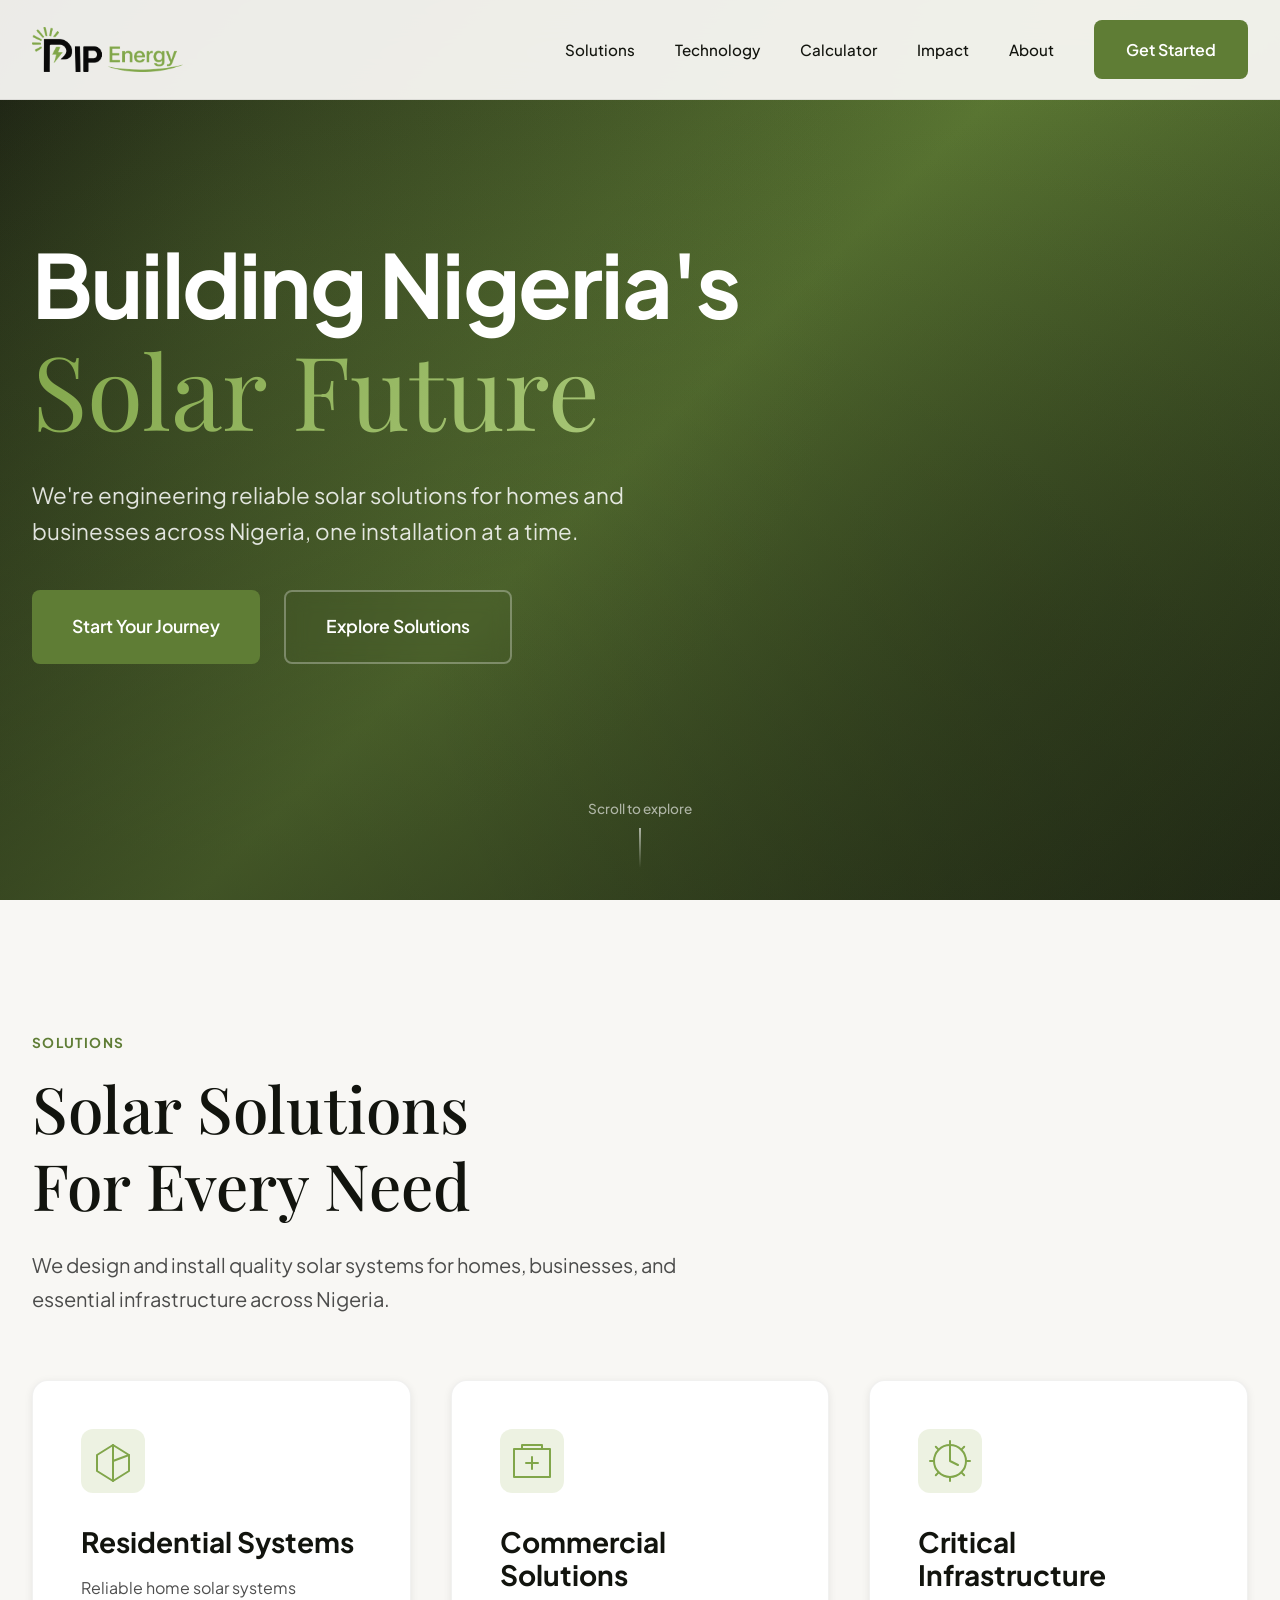
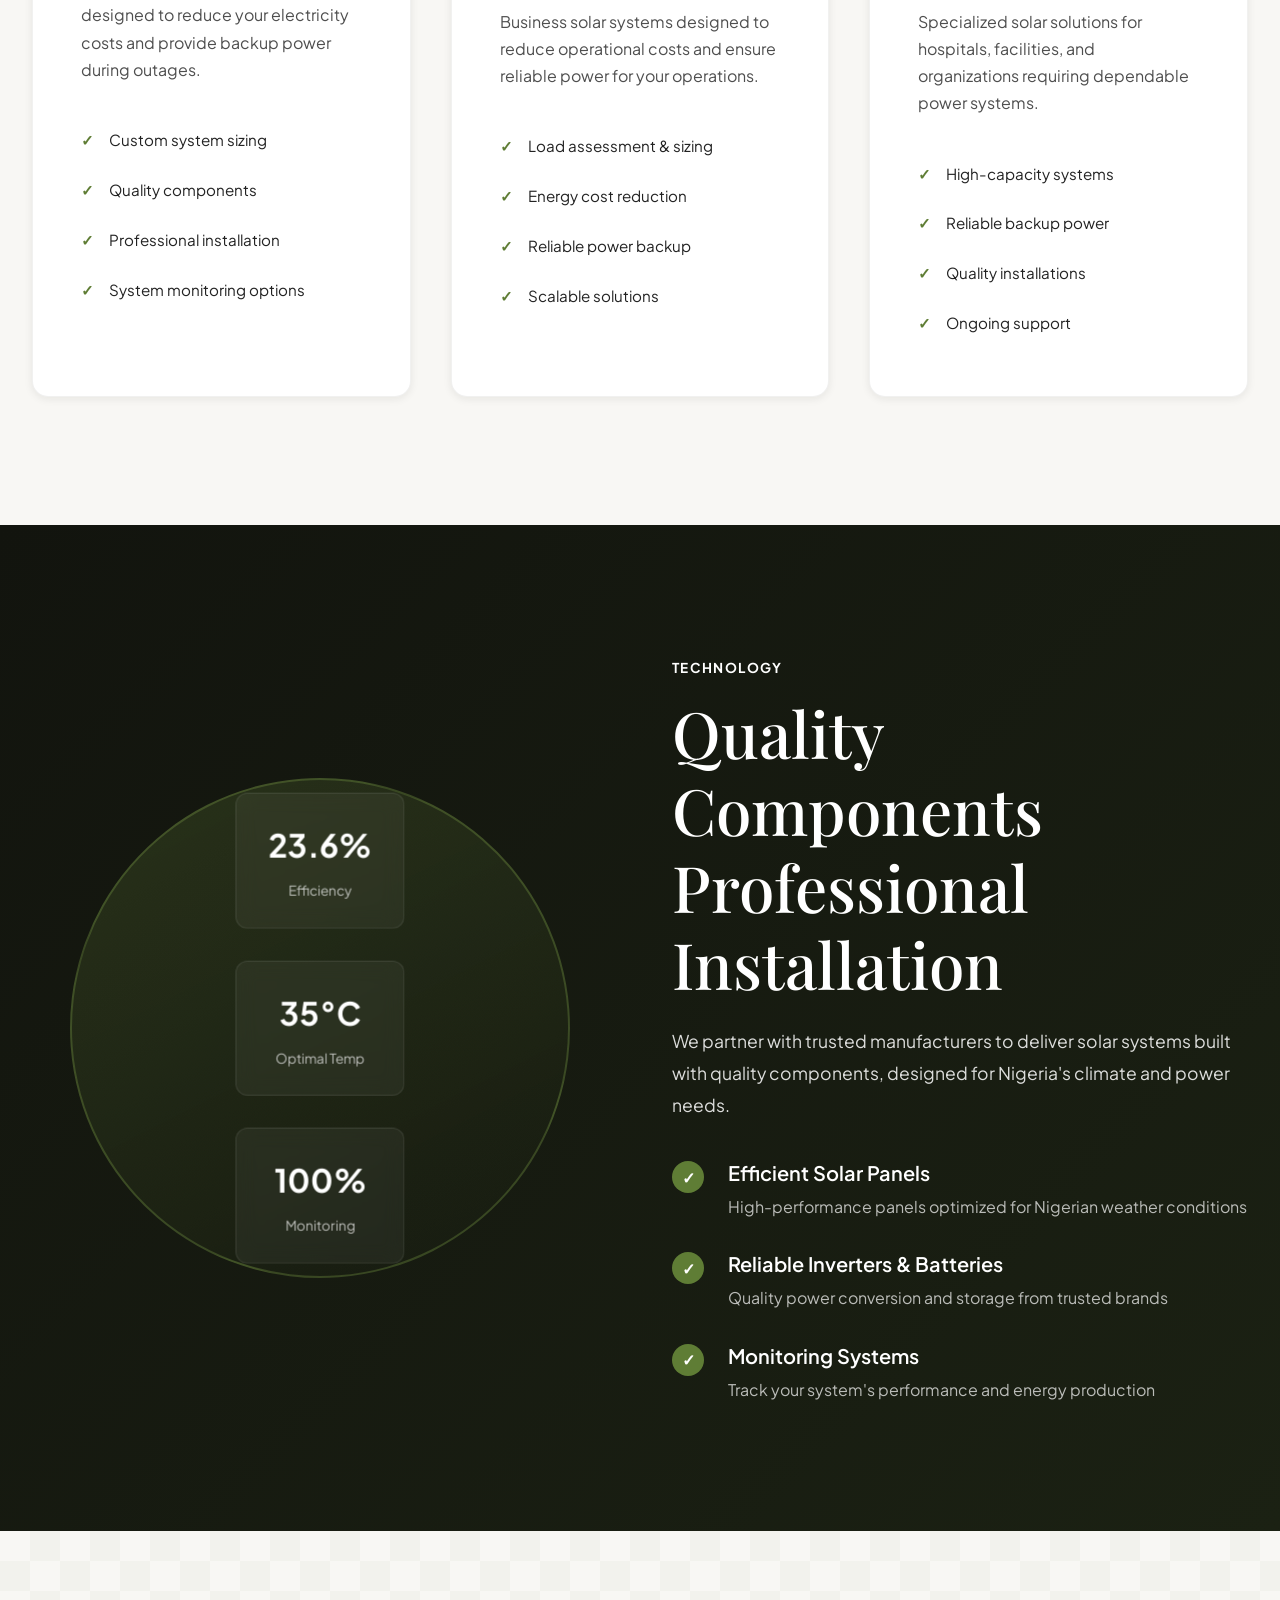
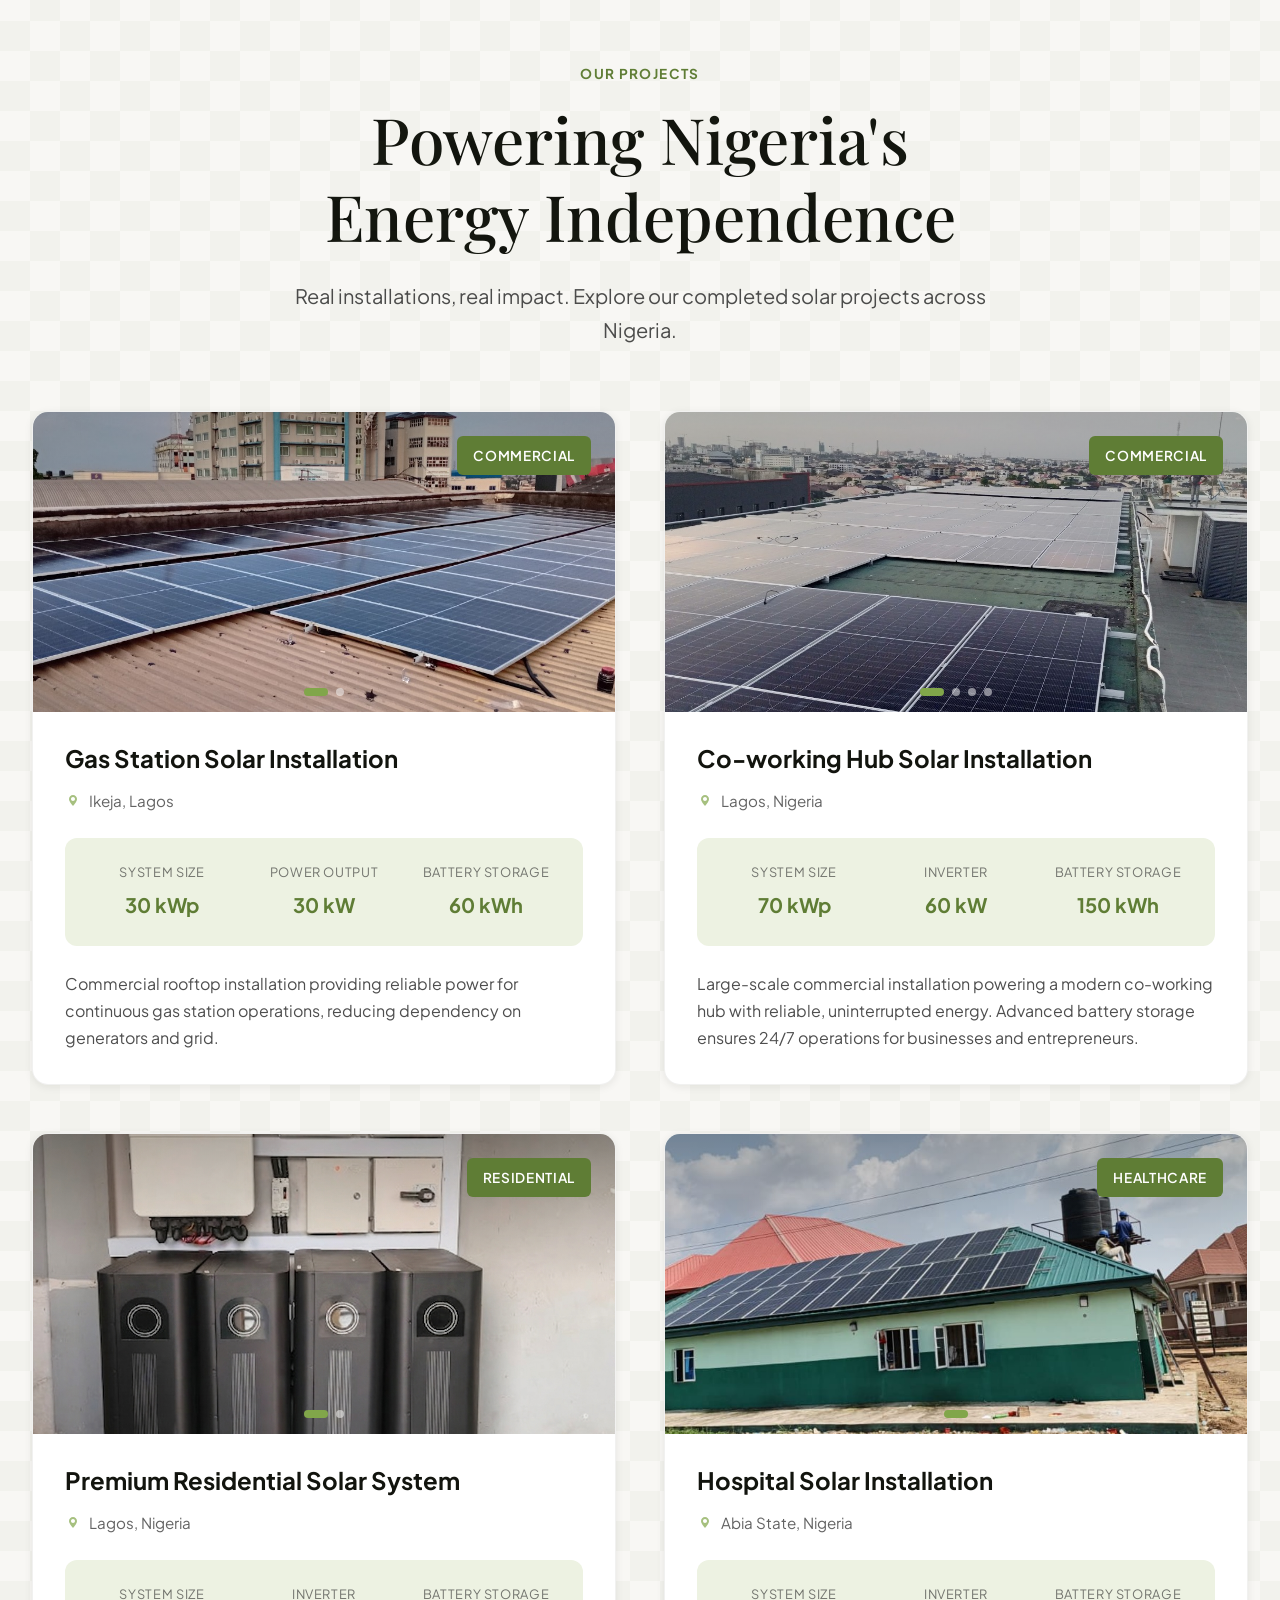
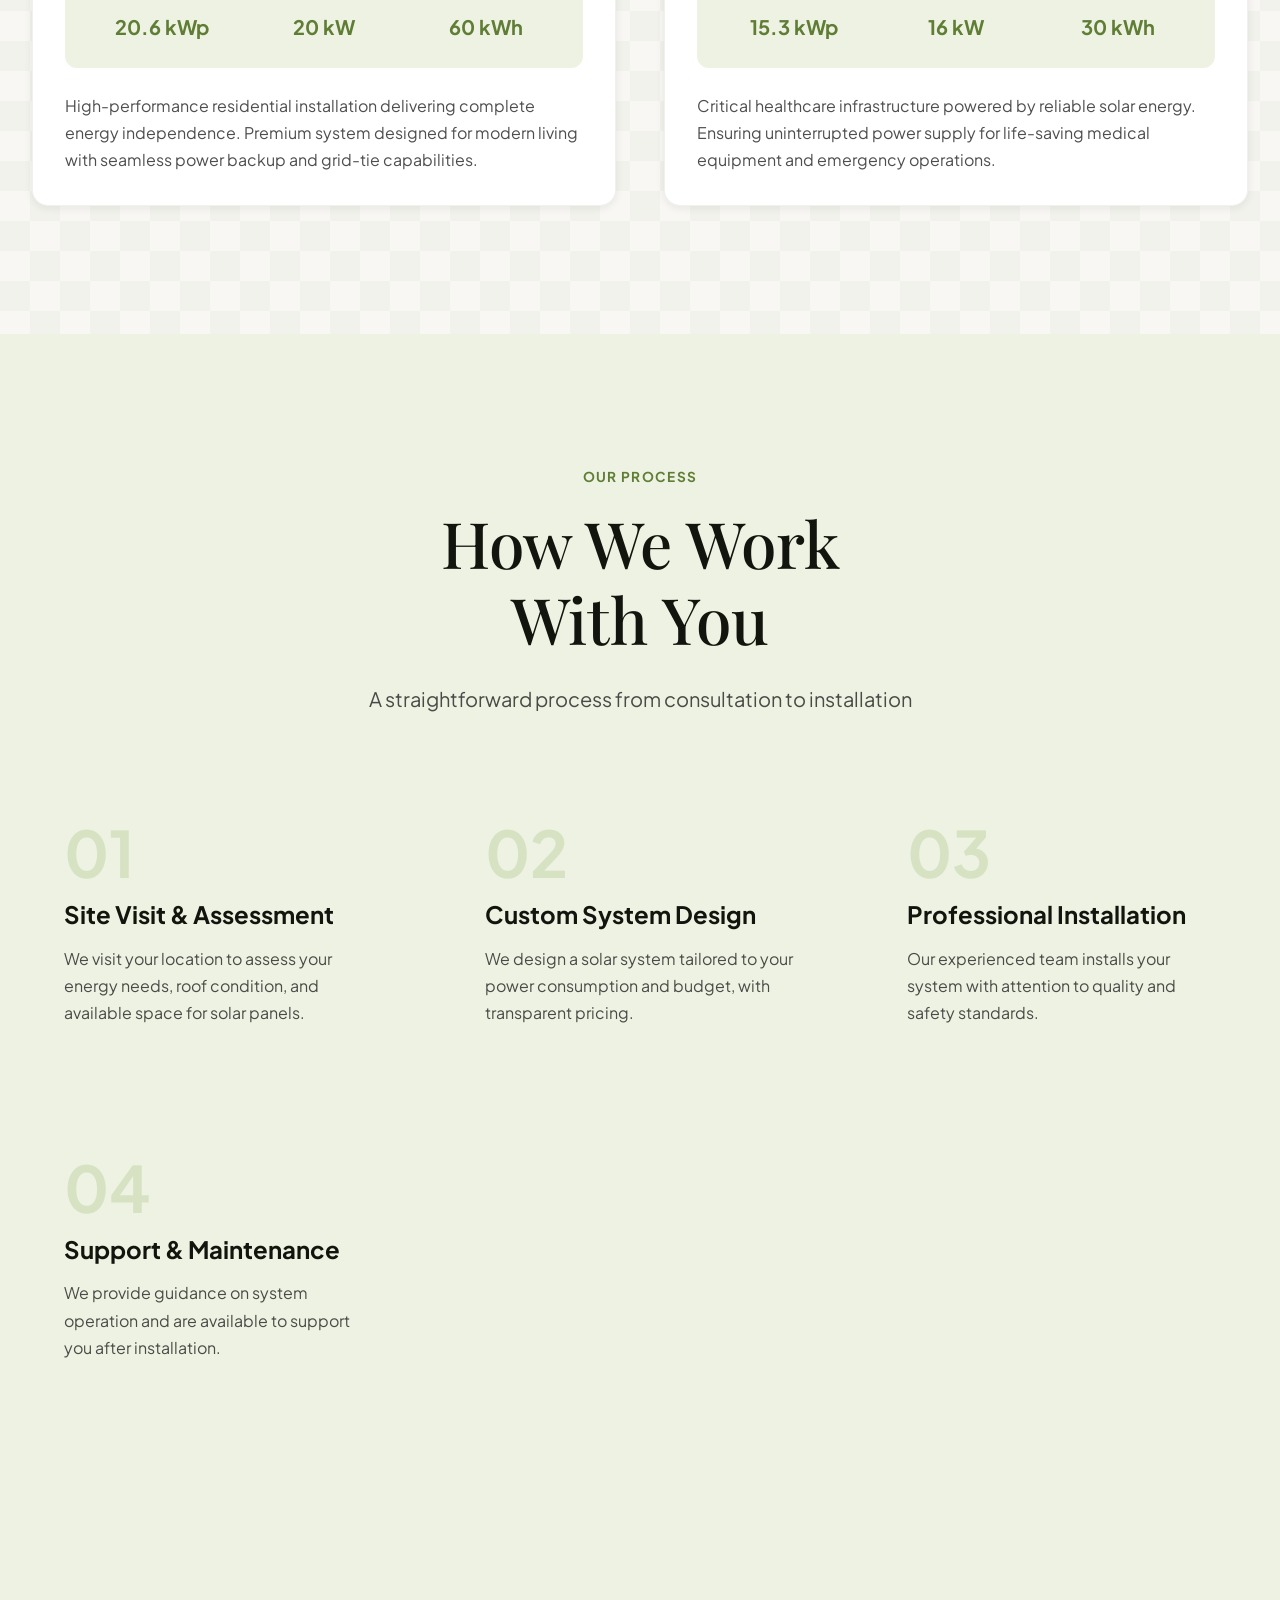
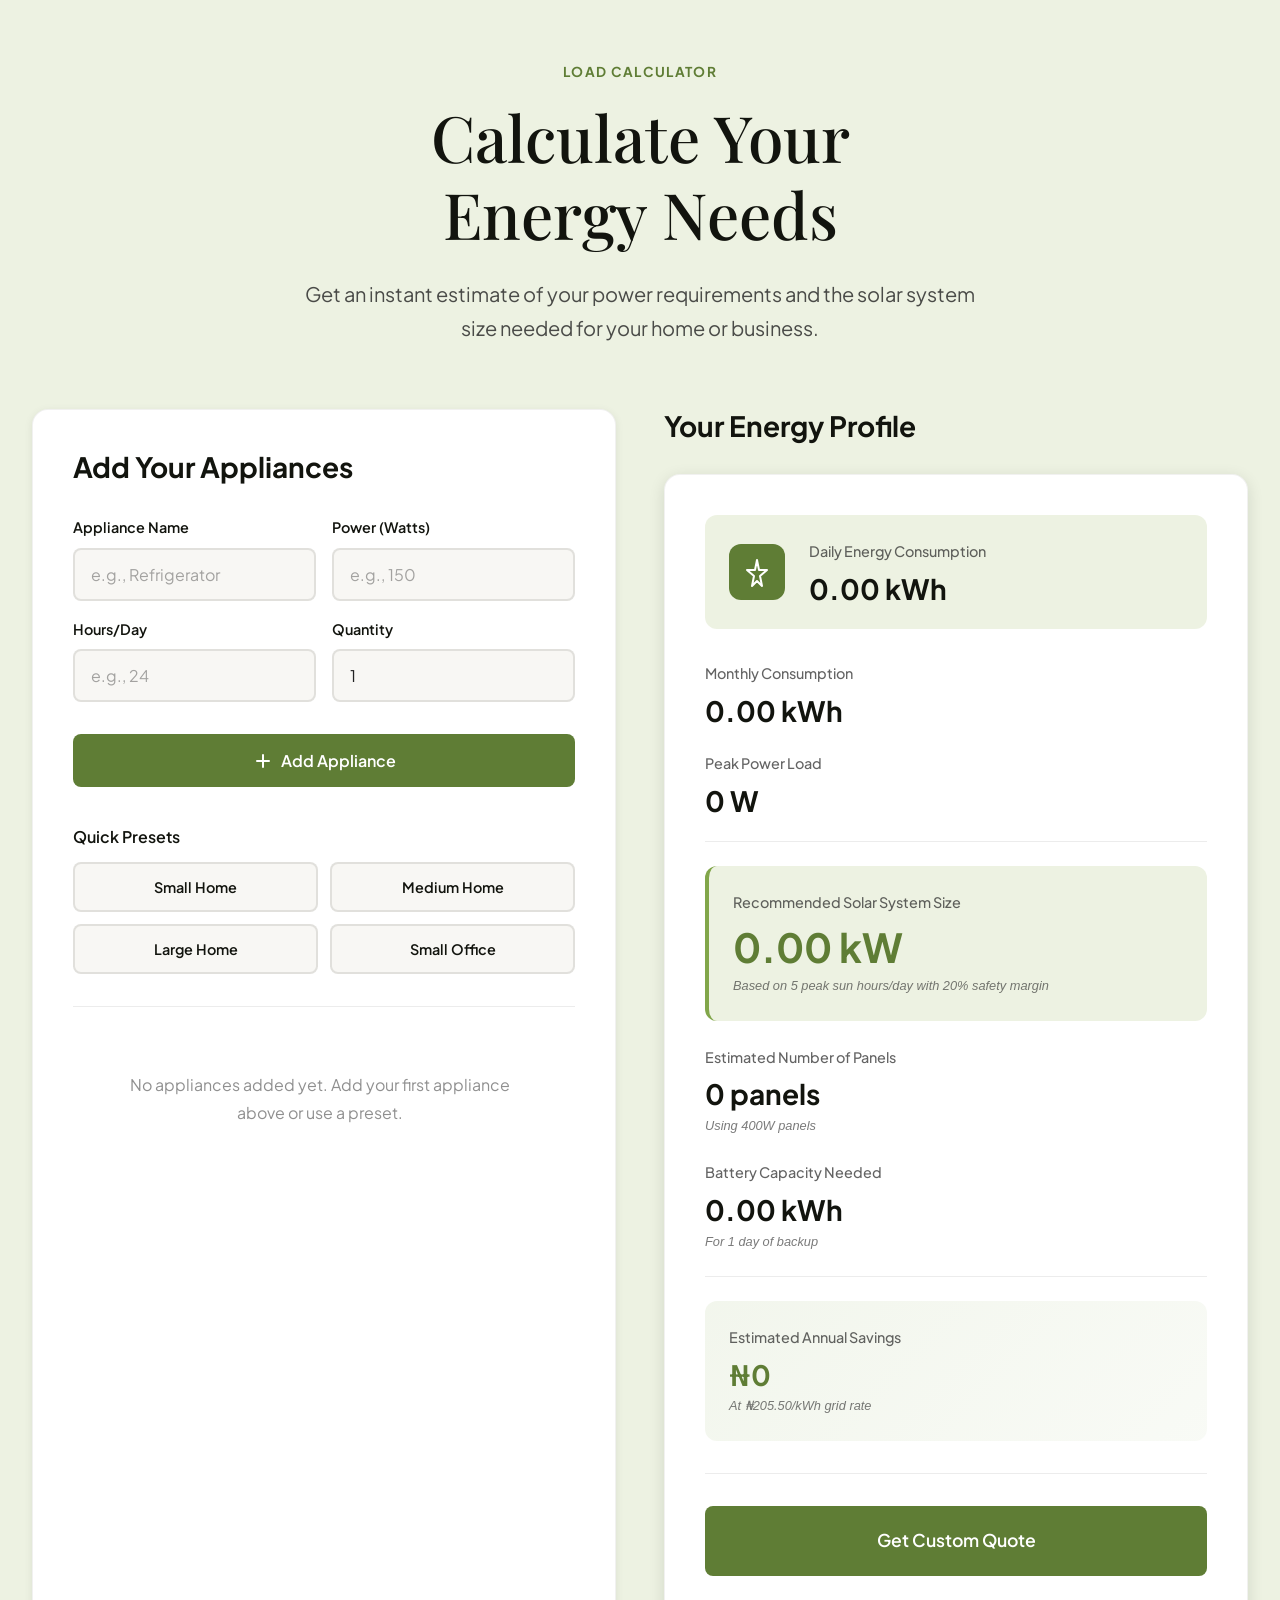
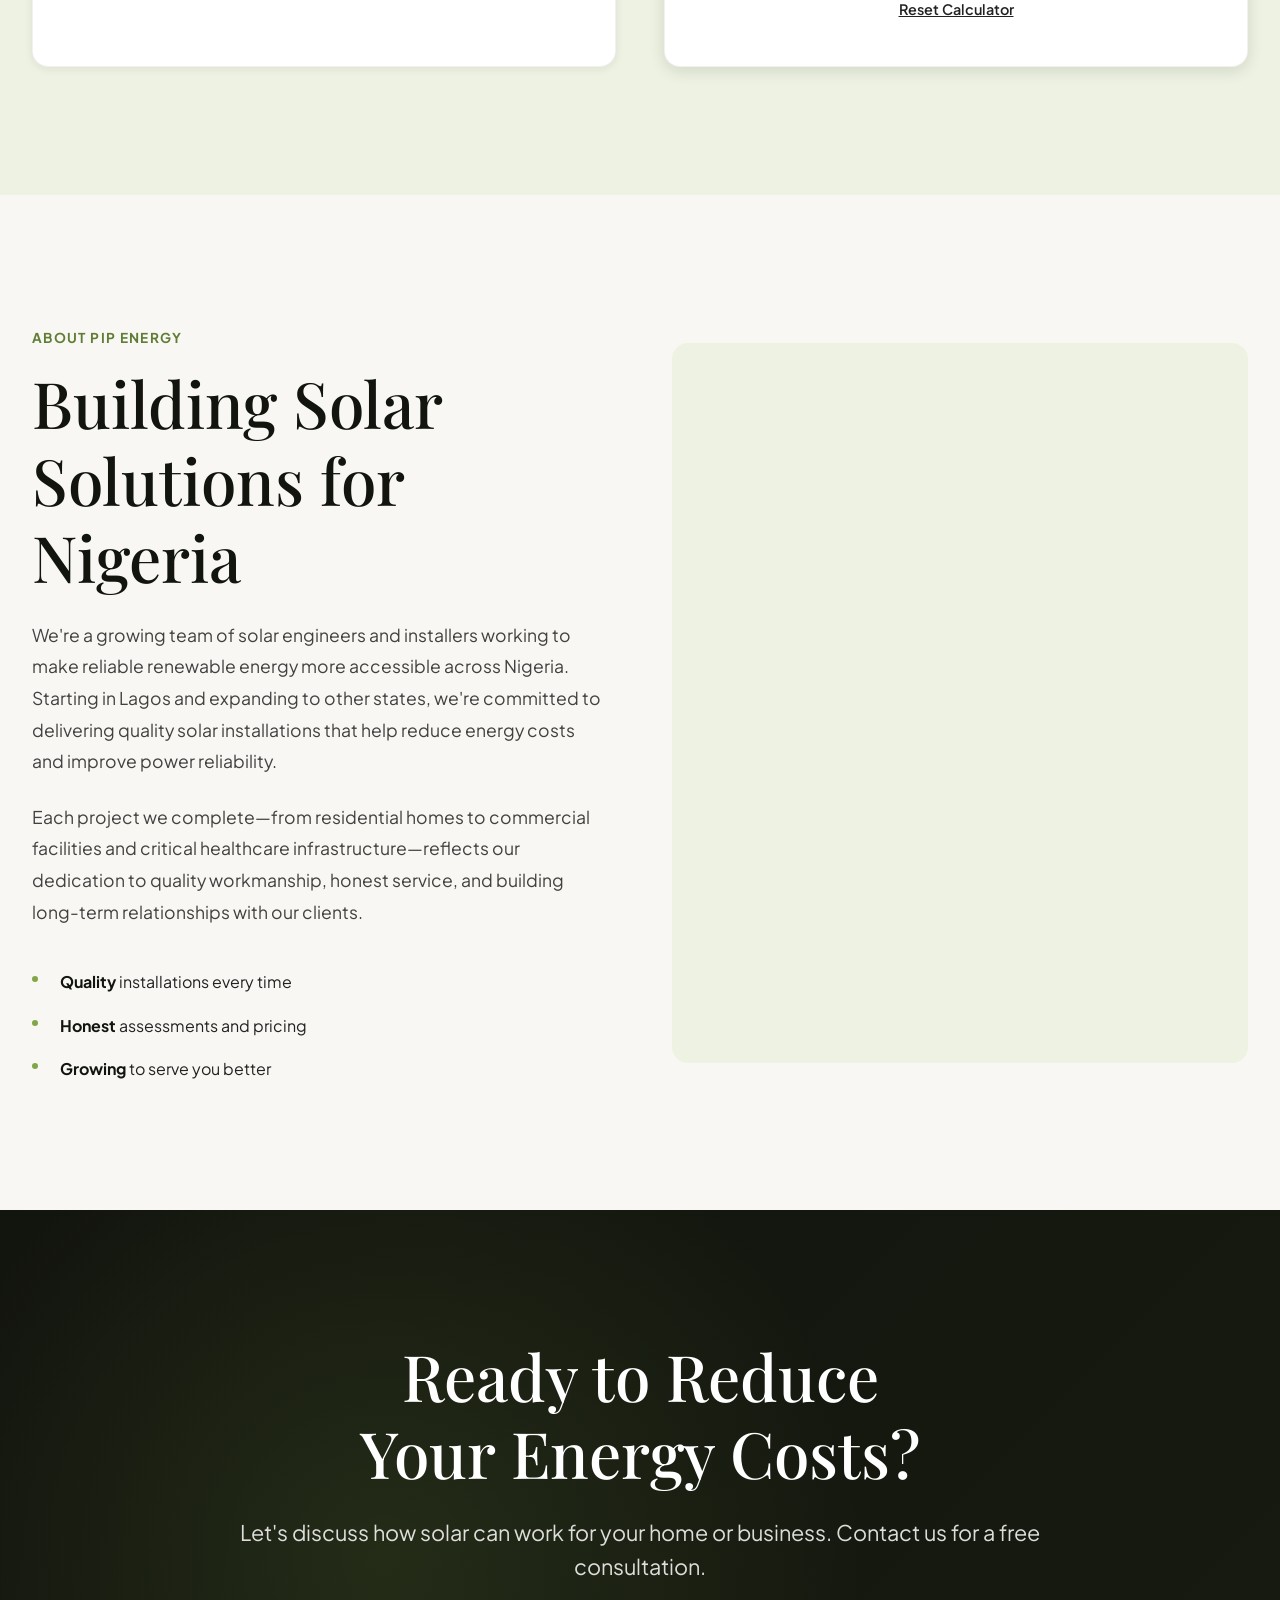
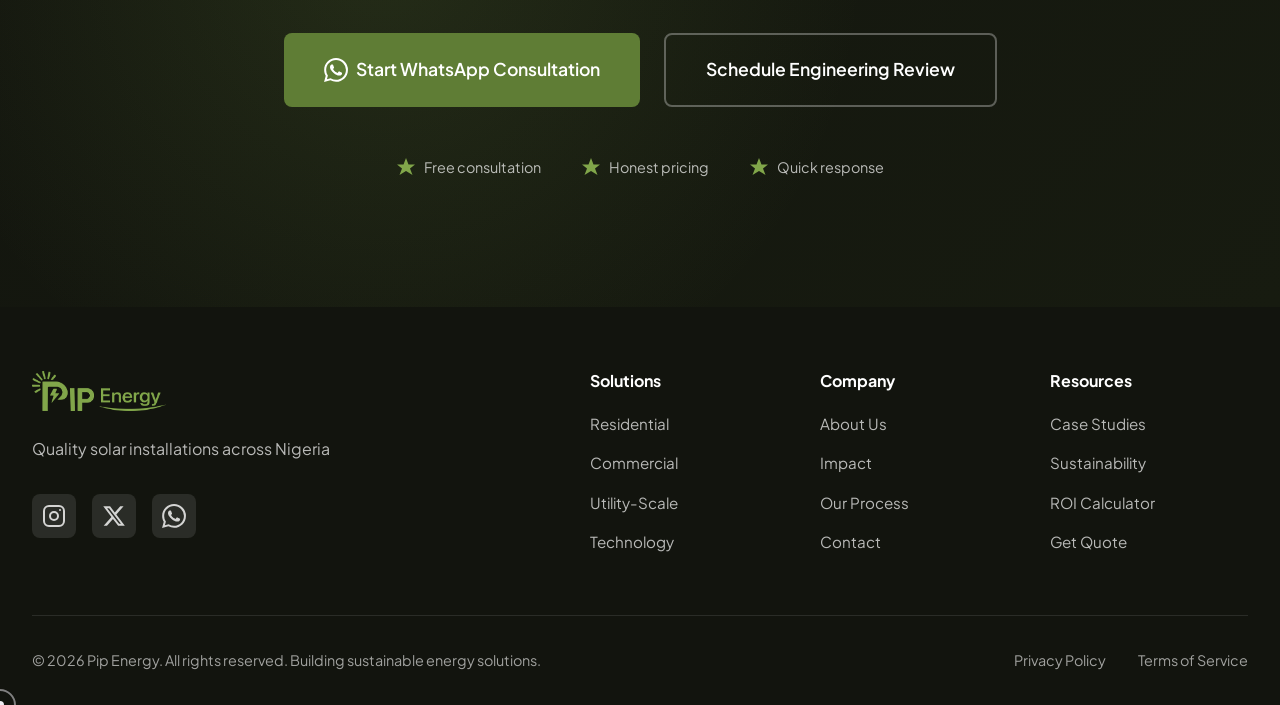
==== commit 7d2ba311: "Apply new PIP Energy brand identity (green + black) - Rebrand pip-energy2 site from old blue/navy pa" ====
--- a/pip-energy2/index.html
+++ b/pip-energy2/index.html
@@ -3,7 +3,7 @@
 <head>
     <meta charset="UTF-8">
     <meta name="viewport" content="width=device-width, initial-scale=1.0, maximum-scale=5.0, user-scalable=yes">
-    <meta name="theme-color" content="#1B3A57">
+    <meta name="theme-color" content="#81A64A">
     <meta name="apple-mobile-web-app-capable" content="yes">
     <meta name="apple-mobile-web-app-status-bar-style" content="black-translucent">
     <title>Pip Energy - Engineering Tomorrow's Sustainable Future</title>
@@ -11,6 +11,8 @@
     <link rel="preconnect" href="https://fonts.googleapis.com">
     <link rel="preconnect" href="https://fonts.gstatic.com" crossorigin>
     <link href="https://fonts.googleapis.com/css2?family=Plus+Jakarta+Sans:wght@300;400;500;600;700;800&family=Playfair+Display:wght@400;500;600;700&display=swap" rel="stylesheet">
+    <link rel="icon" type="image/png" href="favicon.png">
+    <link rel="apple-touch-icon" href="favicon.png">
     <link rel="stylesheet" href="styles.css">
 </head>
 <body>
@@ -18,7 +20,7 @@
     <nav class="nav" id="navbar">
         <div class="nav-container">
             <div class="nav-logo">
-                <img src="logo.jpg" alt="Pip Energy" class="logo-img">
+                <img src="logo-dark.png" alt="PIP Energy" class="logo-img">
             </div>
             <div class="nav-links">
                 <a href="#solutions" class="nav-link">Solutions</a>
@@ -645,7 +647,7 @@
         <div class="container">
             <div class="footer-content">
                 <div class="footer-brand">
-                    <img src="logo.jpg" alt="Pip Energy" class="footer-logo">
+                    <img src="logo-light.png" alt="PIP Energy" class="footer-logo">
                     <p class="footer-tagline">Quality solar installations across Nigeria</p>
                     <div class="footer-social">
                         <a href="https://www.instagram.com/pip_energy?igsh=d3hvb3B1cmFubnk1" target="_blank" rel="noopener" class="social-link" aria-label="Instagram">
@@ -700,7 +702,7 @@
             <div class="footer-bottom">
                 <p class="footer-copyright">&copy; 2026 Pip Energy. All rights reserved. Building sustainable energy solutions.</p>
                 <div class="footer-legal">
-                    <a href="#privacy">Privacy Policy</a>
+                    <a href="privacy.html">Privacy Policy</a>
                     <a href="#terms">Terms of Service</a>
                 </div>
             </div>
--- a/pip-energy2/styles.css
+++ b/pip-energy2/styles.css
@@ -3,28 +3,29 @@
    Tesla-Level Design System
    ========================================================================== */
 
-/* Root Variables - Brand Colors from Guide */
+/* Root Variables - PIP Energy Brand Colors (green + black) */
 :root {
-    --color-primary: #1B3A57;
-    --color-primary-hover: #0A1F33;
-    --color-accent: #3E8E6A;
+    --color-brand-green: #81A64A;   /* exact brand green (logo) */
+    --color-primary: #5F7D35;       /* deep leaf green - solid fills w/ white text (AA) */
+    --color-primary-hover: #4C6529; /* darker green - hover */
+    --color-accent: #81A64A;        /* bright brand green - highlights & on-dark */
     --color-bg-main: #F8F7F4;
-    --color-bg-alt: #E6F0EA;
-    --color-bg-dark: #0A1F33;
-    --color-text-heading: #0A1F33;
+    --color-bg-alt: #EDF2E2;
+    --color-bg-dark: #12140E;       /* near-black (matches logo black) */
+    --color-text-heading: #12140E;
     --color-text-body: #222222;
     --color-text-light: #FFFFFF;
-    --color-sage: #E6F0EA;
+    --color-sage: #EDF2E2;
 
     --font-primary: 'Plus Jakarta Sans', -apple-system, BlinkMacSystemFont, sans-serif;
     --font-accent: 'Playfair Display', Georgia, serif;
 
     --transition-smooth: all 0.4s cubic-bezier(0.4, 0, 0.2, 1);
     --transition-fast: all 0.2s cubic-bezier(0.4, 0, 0.2, 1);
-    --shadow-sm: 0 2px 8px rgba(27, 58, 87, 0.08);
-    --shadow-md: 0 4px 16px rgba(27, 58, 87, 0.12);
-    --shadow-lg: 0 8px 32px rgba(27, 58, 87, 0.16);
-    --shadow-xl: 0 16px 48px rgba(27, 58, 87, 0.24);
+    --shadow-sm: 0 2px 8px rgba(20, 23, 14, 0.08);
+    --shadow-md: 0 4px 16px rgba(20, 23, 14, 0.12);
+    --shadow-lg: 0 8px 32px rgba(20, 23, 14, 0.16);
+    --shadow-xl: 0 16px 48px rgba(20, 23, 14, 0.24);
 }
 
 /* Reset & Base Styles */
@@ -149,14 +150,14 @@
 }
 
 .btn-cta-primary {
-    background-color: var(--color-accent);
+    background-color: var(--color-primary);
     color: var(--color-text-light);
     padding: 1.25rem 2.5rem;
     font-size: 1.1rem;
 }
 
 .btn-cta-primary:hover {
-    background-color: #2d6b51;
+    background-color: #4C6529;
     transform: translateY(-3px);
     box-shadow: var(--shadow-lg);
 }
@@ -183,7 +184,7 @@
     z-index: 1000;
     background-color: rgba(248, 247, 244, 0.95);
     backdrop-filter: blur(20px);
-    border-bottom: 1px solid rgba(27, 58, 87, 0.08);
+    border-bottom: 1px solid rgba(20, 23, 14, 0.08);
     transition: var(--transition-smooth);
 }
 
@@ -316,7 +317,7 @@
     left: 0;
     right: 0;
     bottom: 0;
-    background: linear-gradient(135deg, #0A1F33 0%, #1B3A57 50%, #2a5270 100%);
+    background: linear-gradient(135deg, #12140E 0%, #5F7D35 50%, #2C3A1B 100%);
     z-index: 0;
 }
 
@@ -328,8 +329,8 @@
     right: 0;
     bottom: 0;
     background-image:
-        radial-gradient(circle at 20% 30%, rgba(62, 142, 106, 0.15) 0%, transparent 50%),
-        radial-gradient(circle at 80% 70%, rgba(27, 58, 87, 0.2) 0%, transparent 50%);
+        radial-gradient(circle at 20% 30%, rgba(129, 166, 74, 0.15) 0%, transparent 50%),
+        radial-gradient(circle at 80% 70%, rgba(20, 23, 14, 0.2) 0%, transparent 50%);
     animation: gradientShift 15s ease infinite;
 }
 
@@ -344,7 +345,7 @@
     left: 0;
     right: 0;
     bottom: 0;
-    background: linear-gradient(180deg, transparent 0%, rgba(10, 31, 51, 0.4) 100%);
+    background: linear-gradient(180deg, transparent 0%, rgba(18, 20, 14, 0.4) 100%);
 }
 
 .hero-content {
@@ -379,7 +380,7 @@
     font-family: var(--font-accent);
     font-size: clamp(3.5rem, 8vw, 6.5rem);
     font-weight: 400;
-    background: linear-gradient(135deg, #3E8E6A 0%, #7bc9a3 100%);
+    background: linear-gradient(135deg, #81A64A 0%, #B8D48A 100%);
     -webkit-background-clip: text;
     -webkit-text-fill-color: transparent;
     background-clip: text;
@@ -455,7 +456,7 @@
 .trust-bar {
     padding: 1.5rem 0;
     background-color: var(--color-bg-alt);
-    border-bottom: 1px solid rgba(27, 58, 87, 0.08);
+    border-bottom: 1px solid rgba(20, 23, 14, 0.08);
 }
 
 .trust-text {
@@ -486,7 +487,7 @@
     font-weight: 700;
     text-transform: uppercase;
     letter-spacing: 0.1em;
-    color: var(--color-accent);
+    color: var(--color-primary);
     margin-bottom: 1rem;
 }
 
@@ -528,7 +529,7 @@
     border-radius: 16px;
     box-shadow: var(--shadow-sm);
     transition: var(--transition-smooth);
-    border: 1px solid rgba(27, 58, 87, 0.06);
+    border: 1px solid rgba(20, 23, 14, 0.06);
 }
 
 .solution-card:hover {
@@ -580,14 +581,14 @@
     content: '✓';
     position: absolute;
     left: 0;
-    color: var(--color-accent);
+    color: var(--color-primary);
     font-weight: 700;
 }
 
 /* Technology Section */
 .technology {
     padding: 8rem 0;
-    background: linear-gradient(135deg, var(--color-bg-dark) 0%, #163247 100%);
+    background: linear-gradient(135deg, var(--color-bg-dark) 0%, #1B2113 100%);
 }
 
 .technology-content {
@@ -608,8 +609,8 @@
     width: 100%;
     height: 100%;
     border-radius: 50%;
-    background: linear-gradient(135deg, rgba(62, 142, 106, 0.2) 0%, rgba(27, 58, 87, 0.3) 100%);
-    border: 2px solid rgba(62, 142, 106, 0.3);
+    background: linear-gradient(135deg, rgba(129, 166, 74, 0.2) 0%, rgba(20, 23, 14, 0.3) 100%);
+    border: 2px solid rgba(129, 166, 74, 0.3);
     animation: pulse 3s ease-in-out infinite;
 }
 
@@ -680,7 +681,7 @@
     display: flex;
     align-items: center;
     justify-content: center;
-    background-color: var(--color-accent);
+    background-color: var(--color-primary);
     color: var(--color-text-light);
     border-radius: 50%;
     font-weight: 700;
@@ -739,7 +740,7 @@
     overflow: hidden;
     box-shadow: var(--shadow-sm);
     transition: var(--transition-smooth);
-    border: 1px solid rgba(27, 58, 87, 0.06);
+    border: 1px solid rgba(20, 23, 14, 0.06);
 }
 
 .project-card:hover {
@@ -856,7 +857,7 @@
     left: 0;
     right: 0;
     bottom: 0;
-    background: linear-gradient(180deg, rgba(10, 31, 51, 0.3) 0%, transparent 50%);
+    background: linear-gradient(180deg, rgba(18, 20, 14, 0.3) 0%, transparent 50%);
     padding: 1.5rem;
     display: flex;
     align-items: flex-start;
@@ -865,7 +866,7 @@
 }
 
 .project-badge {
-    background-color: var(--color-accent);
+    background-color: var(--color-primary);
     color: var(--color-text-light);
     padding: 0.5rem 1rem;
     border-radius: 6px;
@@ -929,7 +930,7 @@
 .spec-value {
     font-size: 1.25rem;
     font-weight: 700;
-    color: var(--color-accent);
+    color: var(--color-primary);
 }
 
 .project-description {
@@ -942,7 +943,7 @@
 
 /* Placeholder Project Card */
 .project-card-placeholder {
-    border: 2px dashed rgba(27, 58, 87, 0.2);
+    border: 2px dashed rgba(20, 23, 14, 0.2);
     background-color: var(--color-bg-alt);
 }
 
@@ -991,7 +992,7 @@
         justify-content: space-between;
         align-items: center;
         padding: 0.5rem 0;
-        border-bottom: 1px solid rgba(27, 58, 87, 0.08);
+        border-bottom: 1px solid rgba(20, 23, 14, 0.08);
     }
 
     .spec-item:last-child {
@@ -1089,7 +1090,7 @@
     padding: 2.5rem;
     border-radius: 16px;
     box-shadow: var(--shadow-sm);
-    border: 1px solid rgba(27, 58, 87, 0.06);
+    border: 1px solid rgba(20, 23, 14, 0.06);
 }
 
 .appliance-form {
@@ -1119,7 +1120,7 @@
     padding: 0.875rem 1rem;
     font-family: var(--font-primary);
     font-size: 1rem;
-    border: 2px solid rgba(27, 58, 87, 0.1);
+    border: 2px solid rgba(20, 23, 14, 0.1);
     border-radius: 8px;
     background-color: var(--color-bg-main);
     color: var(--color-text-body);
@@ -1145,7 +1146,7 @@
 .quick-presets {
     margin-bottom: 2rem;
     padding-bottom: 2rem;
-    border-bottom: 1px solid rgba(27, 58, 87, 0.08);
+    border-bottom: 1px solid rgba(20, 23, 14, 0.08);
 }
 
 .presets-title {
@@ -1168,7 +1169,7 @@
     font-weight: 600;
     color: var(--color-text-heading);
     background-color: var(--color-bg-main);
-    border: 2px solid rgba(27, 58, 87, 0.1);
+    border: 2px solid rgba(20, 23, 14, 0.1);
     border-radius: 8px;
     cursor: pointer;
     transition: var(--transition-fast);
@@ -1177,11 +1178,11 @@
 .btn-preset:hover {
     background-color: var(--color-sage);
     border-color: var(--color-accent);
-    color: var(--color-accent);
+    color: var(--color-primary);
 }
 
 .btn-preset.active {
-    background-color: var(--color-accent);
+    background-color: var(--color-primary);
     border-color: var(--color-accent);
     color: var(--color-text-light);
 }
@@ -1216,7 +1217,7 @@
     justify-content: space-between;
     padding: 1rem;
     background-color: var(--color-bg-main);
-    border: 1px solid rgba(27, 58, 87, 0.08);
+    border: 1px solid rgba(20, 23, 14, 0.08);
     border-radius: 8px;
     transition: var(--transition-fast);
 }
@@ -1244,7 +1245,7 @@
 
 .appliance-consumption {
     font-weight: 600;
-    color: var(--color-accent);
+    color: var(--color-primary);
     margin-right: 1rem;
 }
 
@@ -1277,7 +1278,7 @@
     padding: 2.5rem;
     border-radius: 16px;
     box-shadow: var(--shadow-md);
-    border: 1px solid rgba(27, 58, 87, 0.06);
+    border: 1px solid rgba(20, 23, 14, 0.06);
 }
 
 .result-item {
@@ -1297,7 +1298,7 @@
 .result-icon {
     width: 56px;
     height: 56px;
-    background-color: var(--color-accent);
+    background-color: var(--color-primary);
     border-radius: 12px;
     display: flex;
     align-items: center;
@@ -1327,11 +1328,11 @@
 
 .result-large {
     font-size: 2.5rem;
-    color: var(--color-accent);
+    color: var(--color-primary);
 }
 
 .result-green {
-    color: var(--color-accent);
+    color: var(--color-primary);
 }
 
 .result-note {
@@ -1344,7 +1345,7 @@
 
 .result-divider {
     height: 1px;
-    background-color: rgba(27, 58, 87, 0.08);
+    background-color: rgba(20, 23, 14, 0.08);
     margin: 1.5rem 0;
 }
 
@@ -1357,14 +1358,14 @@
 
 .result-savings {
     padding: 1.5rem;
-    background: linear-gradient(135deg, rgba(62, 142, 106, 0.1) 0%, rgba(62, 142, 106, 0.05) 100%);
+    background: linear-gradient(135deg, rgba(129, 166, 74, 0.1) 0%, rgba(129, 166, 74, 0.05) 100%);
     border-radius: 12px;
 }
 
 .result-cta {
     margin-top: 2rem;
     padding-top: 2rem;
-    border-top: 1px solid rgba(27, 58, 87, 0.08);
+    border-top: 1px solid rgba(20, 23, 14, 0.08);
     display: flex;
     flex-direction: column;
     gap: 1rem;
@@ -1535,7 +1536,7 @@
 .cta-section {
     position: relative;
     padding: 8rem 0;
-    background: linear-gradient(135deg, var(--color-bg-dark) 0%, #0f2838 100%);
+    background: linear-gradient(135deg, var(--color-bg-dark) 0%, #171B10 100%);
     overflow: hidden;
 }
 
@@ -1547,7 +1548,7 @@
     right: 0;
     bottom: 0;
     background-image:
-        radial-gradient(circle at 30% 50%, rgba(62, 142, 106, 0.15) 0%, transparent 50%);
+        radial-gradient(circle at 30% 50%, rgba(129, 166, 74, 0.15) 0%, transparent 50%);
     animation: ctaGlow 8s ease-in-out infinite;
 }
 
@@ -1939,4 +1940,129 @@
         grid-template-columns: repeat(3, 1fr);
         gap: 1.5rem;
     }
-}+}
+/* ==========================================================================
+   Legal / Content Pages (Privacy Policy, Terms)
+   ========================================================================== */
+.legal-hero {
+    padding: 10rem 0 3.5rem;
+    background: linear-gradient(135deg, var(--color-bg-alt) 0%, var(--color-bg-main) 100%);
+    border-bottom: 1px solid rgba(20, 23, 14, 0.06);
+}
+
+.legal-hero .section-label {
+    color: var(--color-primary);
+}
+
+.legal-hero h1 {
+    font-family: var(--font-accent);
+    font-size: clamp(2.5rem, 5vw, 3.75rem);
+    font-weight: 500;
+    margin-bottom: 0.75rem;
+}
+
+.legal-updated {
+    font-size: 0.9rem;
+    color: var(--color-text-body);
+    opacity: 0.6;
+    margin: 0;
+}
+
+.legal-content {
+    padding: 4rem 0 6rem;
+    background-color: var(--color-bg-main);
+}
+
+.legal-content .container {
+    max-width: 820px;
+}
+
+.legal-intro {
+    font-size: 1.15rem;
+    line-height: 1.8;
+    color: var(--color-text-body);
+    opacity: 0.9;
+    margin-bottom: 2.5rem;
+}
+
+.legal-content h2 {
+    font-size: 1.6rem;
+    font-weight: 700;
+    color: var(--color-text-heading);
+    margin-top: 3rem;
+    margin-bottom: 1rem;
+    padding-top: 1.5rem;
+    border-top: 1px solid rgba(20, 23, 14, 0.08);
+}
+
+.legal-content h2:first-of-type {
+    margin-top: 0;
+    padding-top: 0;
+    border-top: none;
+}
+
+.legal-content h3 {
+    font-size: 1.2rem;
+    font-weight: 700;
+    color: var(--color-text-heading);
+    margin-top: 1.75rem;
+    margin-bottom: 0.75rem;
+}
+
+.legal-content p,
+.legal-content li {
+    font-size: 1rem;
+    line-height: 1.85;
+    color: var(--color-text-body);
+    opacity: 0.9;
+}
+
+.legal-content ul {
+    margin: 0 0 1.25rem 1.25rem;
+}
+
+.legal-content li {
+    margin-bottom: 0.5rem;
+    padding-left: 0.25rem;
+}
+
+.legal-content li::marker {
+    color: var(--color-accent);
+}
+
+.legal-content a {
+    color: var(--color-primary);
+    text-decoration: underline;
+    text-underline-offset: 2px;
+    font-weight: 600;
+}
+
+.legal-content a:hover {
+    color: var(--color-primary-hover);
+}
+
+.legal-contact-card {
+    margin-top: 2.5rem;
+    padding: 2rem;
+    background-color: var(--color-bg-alt);
+    border-left: 4px solid var(--color-accent);
+    border-radius: 12px;
+}
+
+.legal-contact-card p {
+    margin-bottom: 0.5rem;
+}
+
+.legal-contact-card p:last-child {
+    margin-bottom: 0;
+}
+
+@media (max-width: 768px) {
+    .legal-hero {
+        padding: 8rem 0 2.5rem;
+    }
+
+    .legal-content {
+        padding: 3rem 0 4rem;
+    }
+}
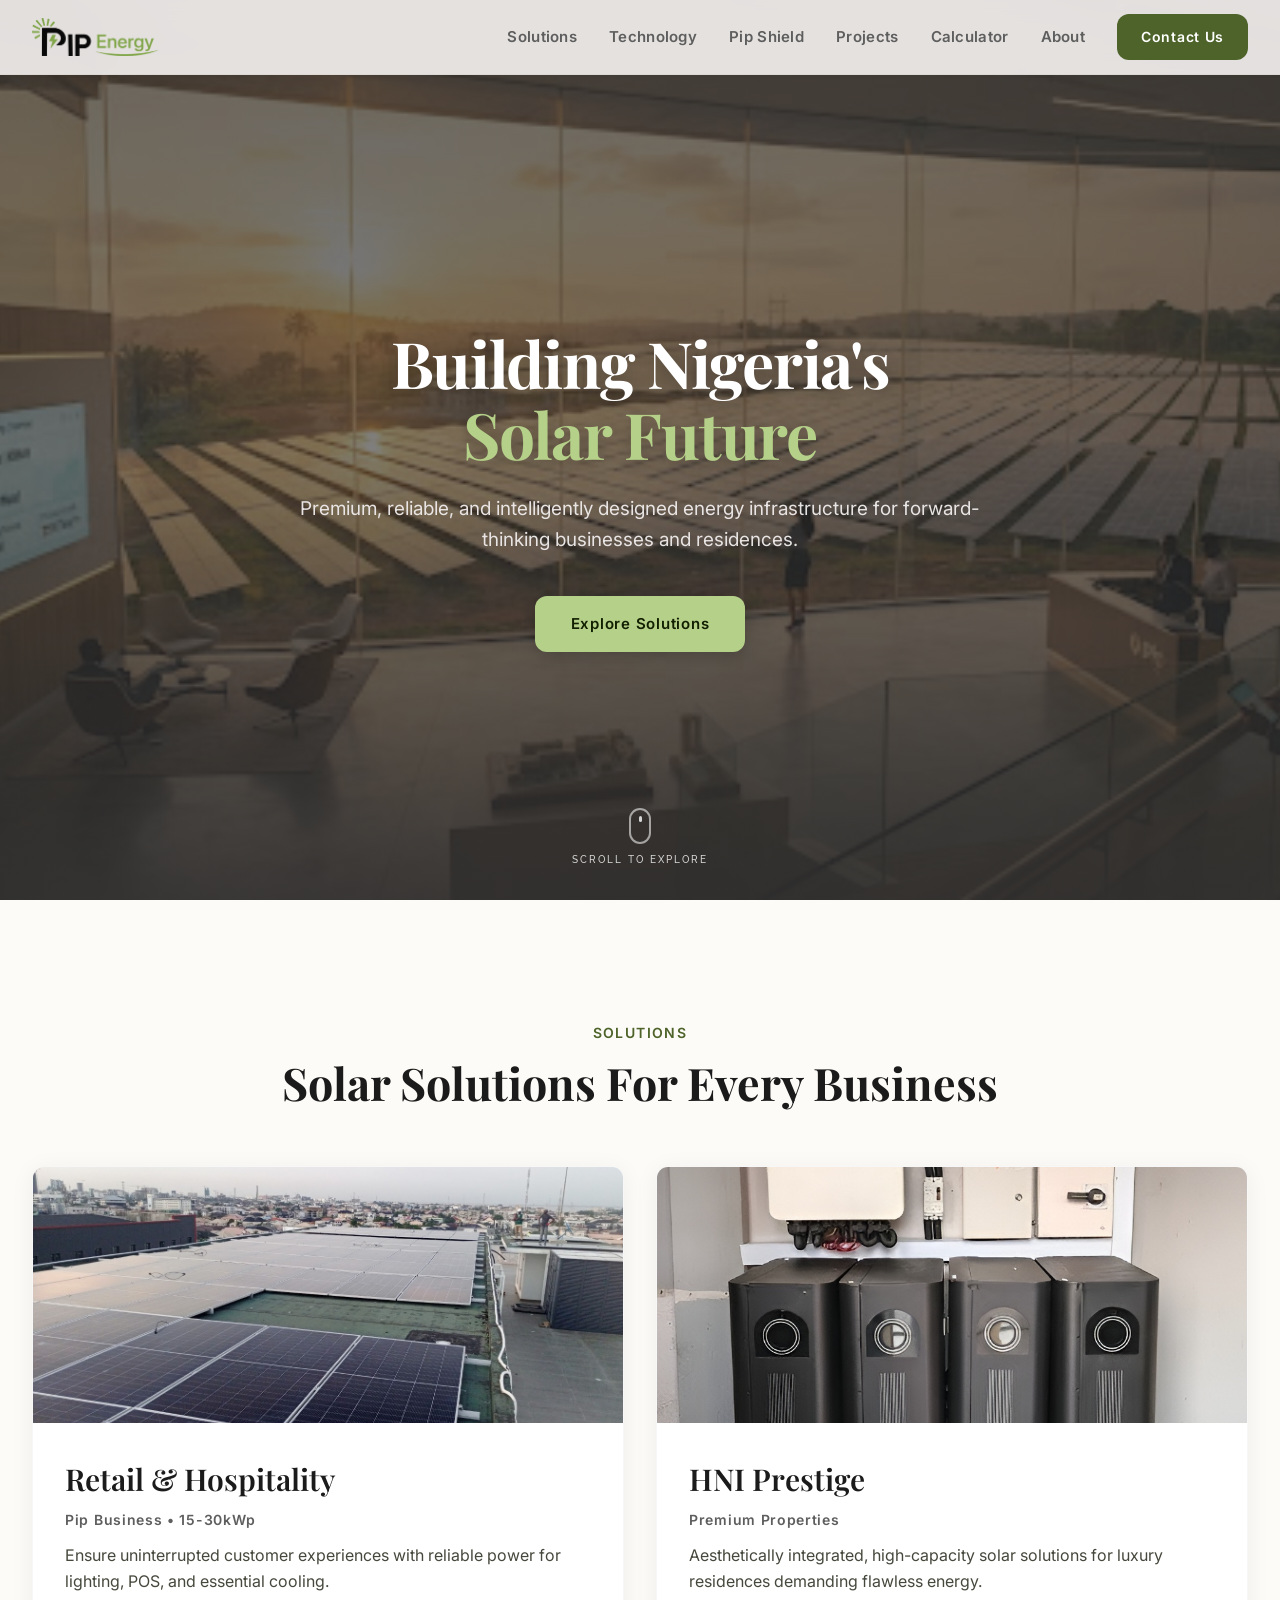
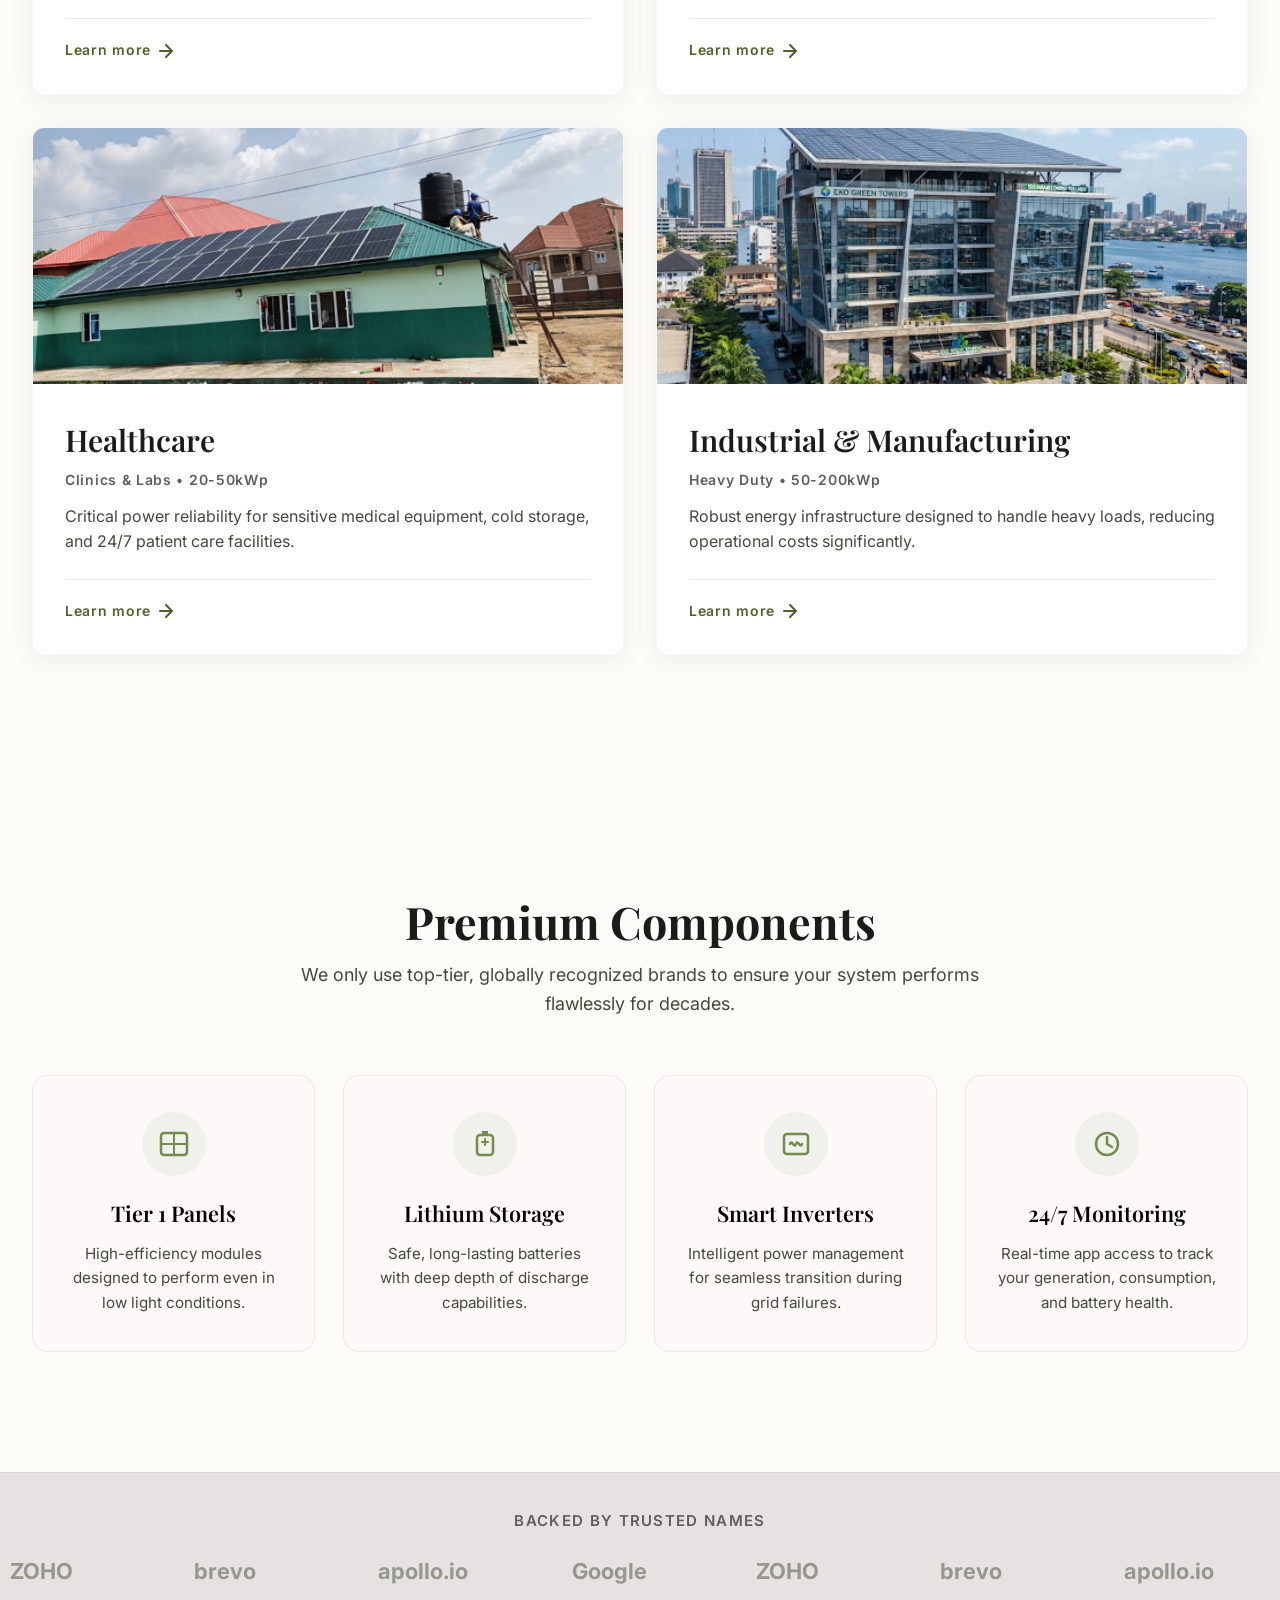
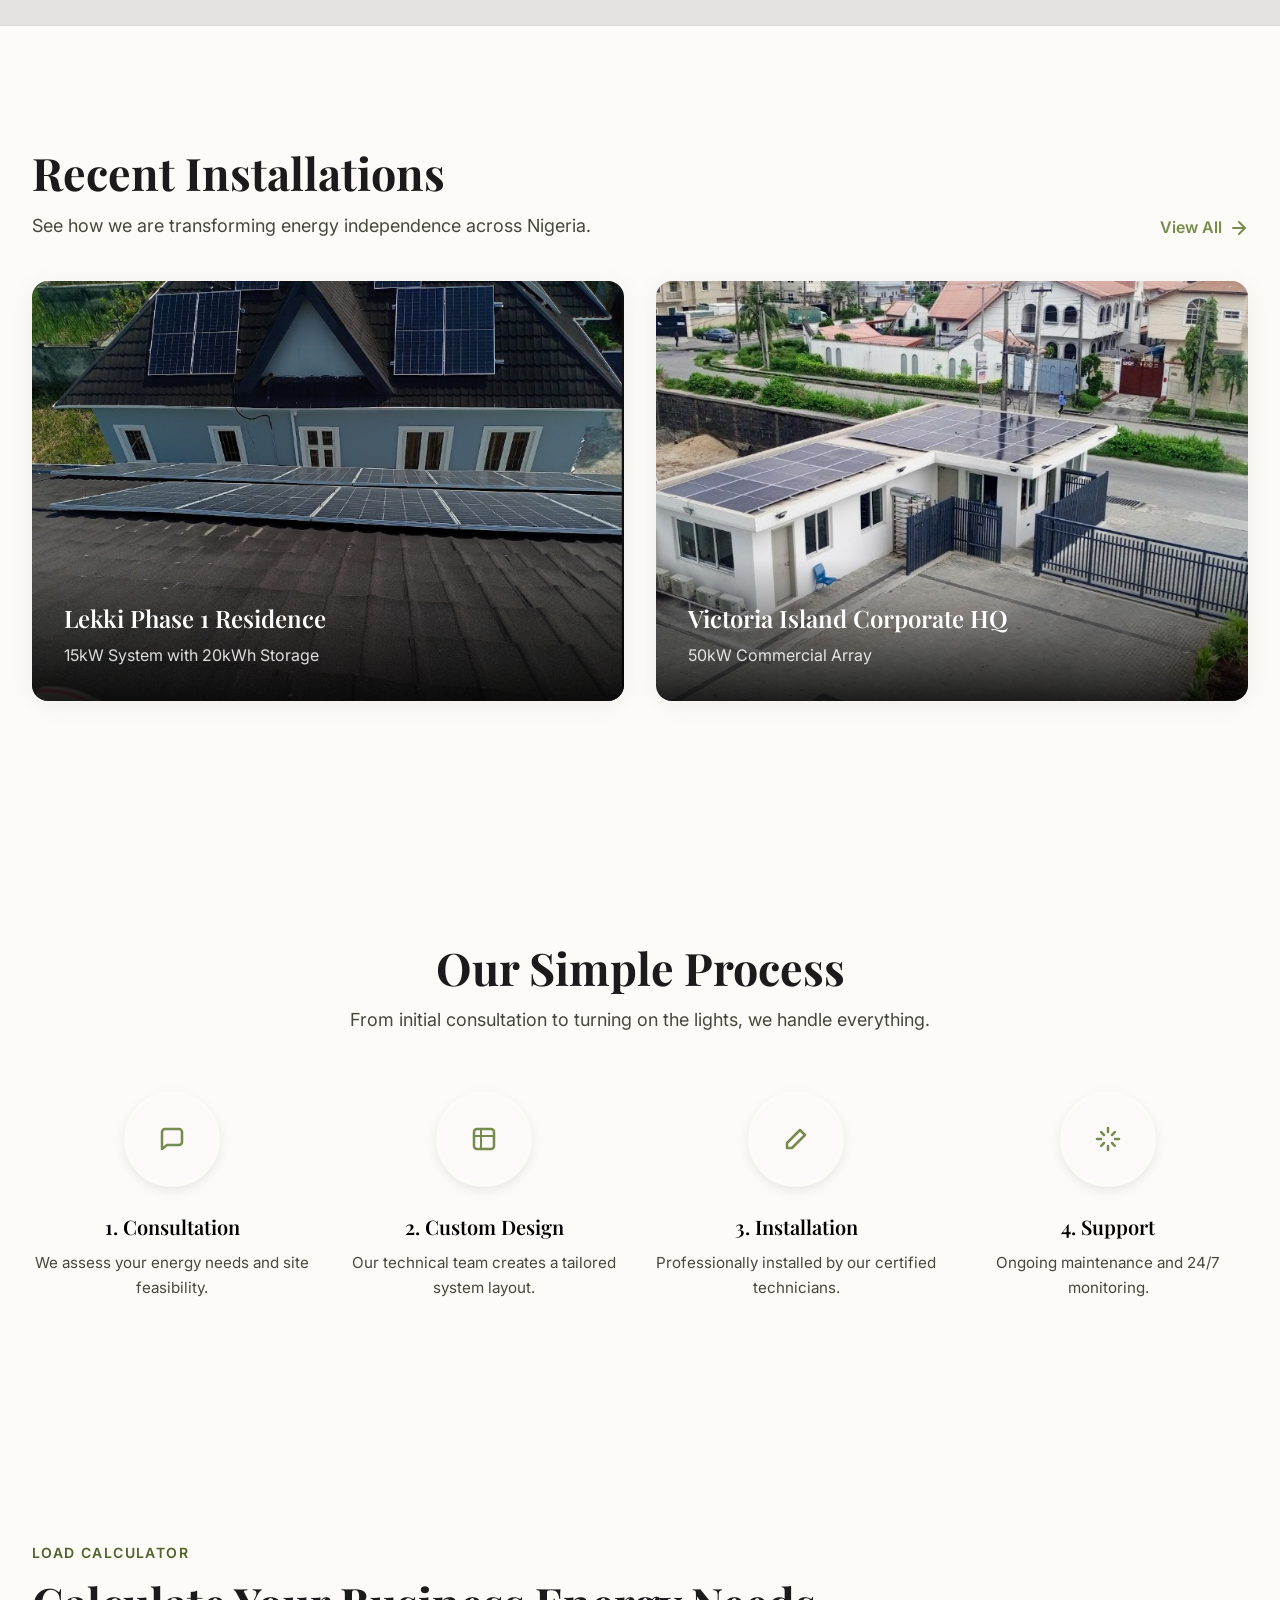
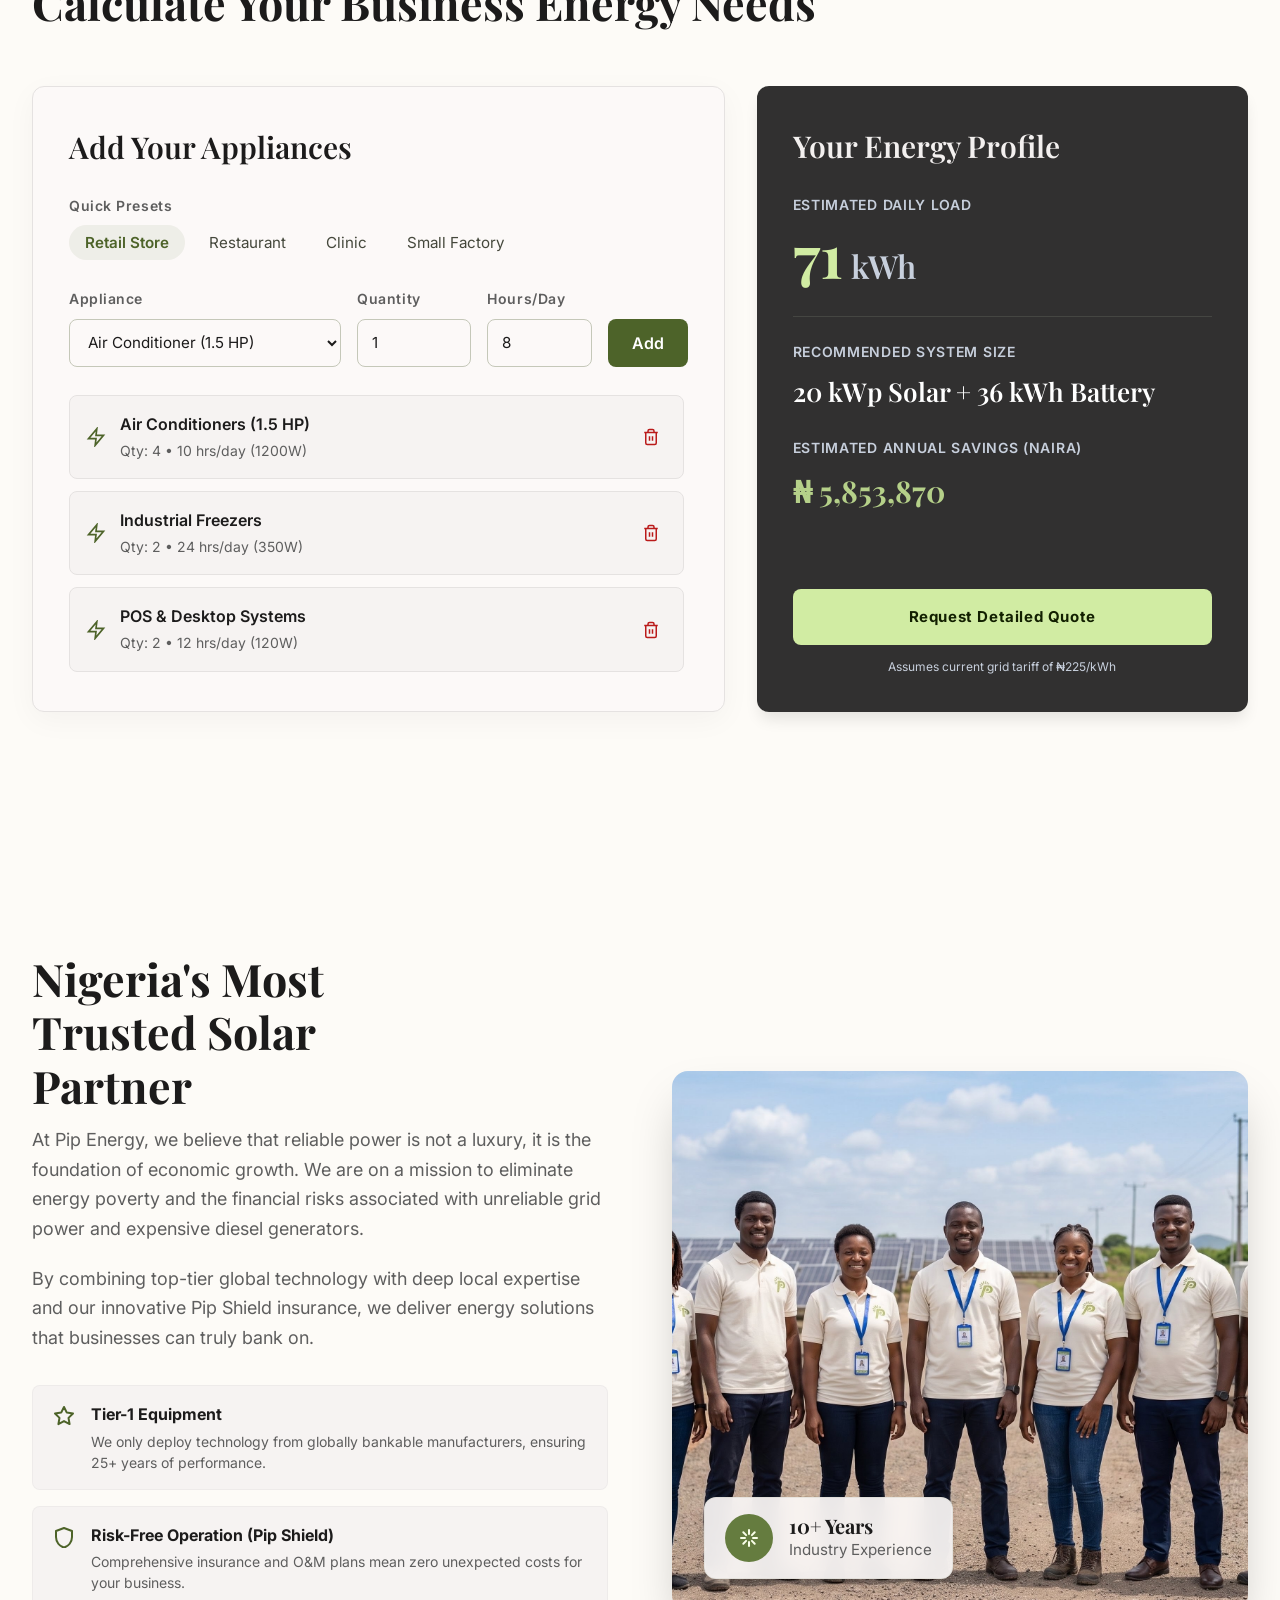
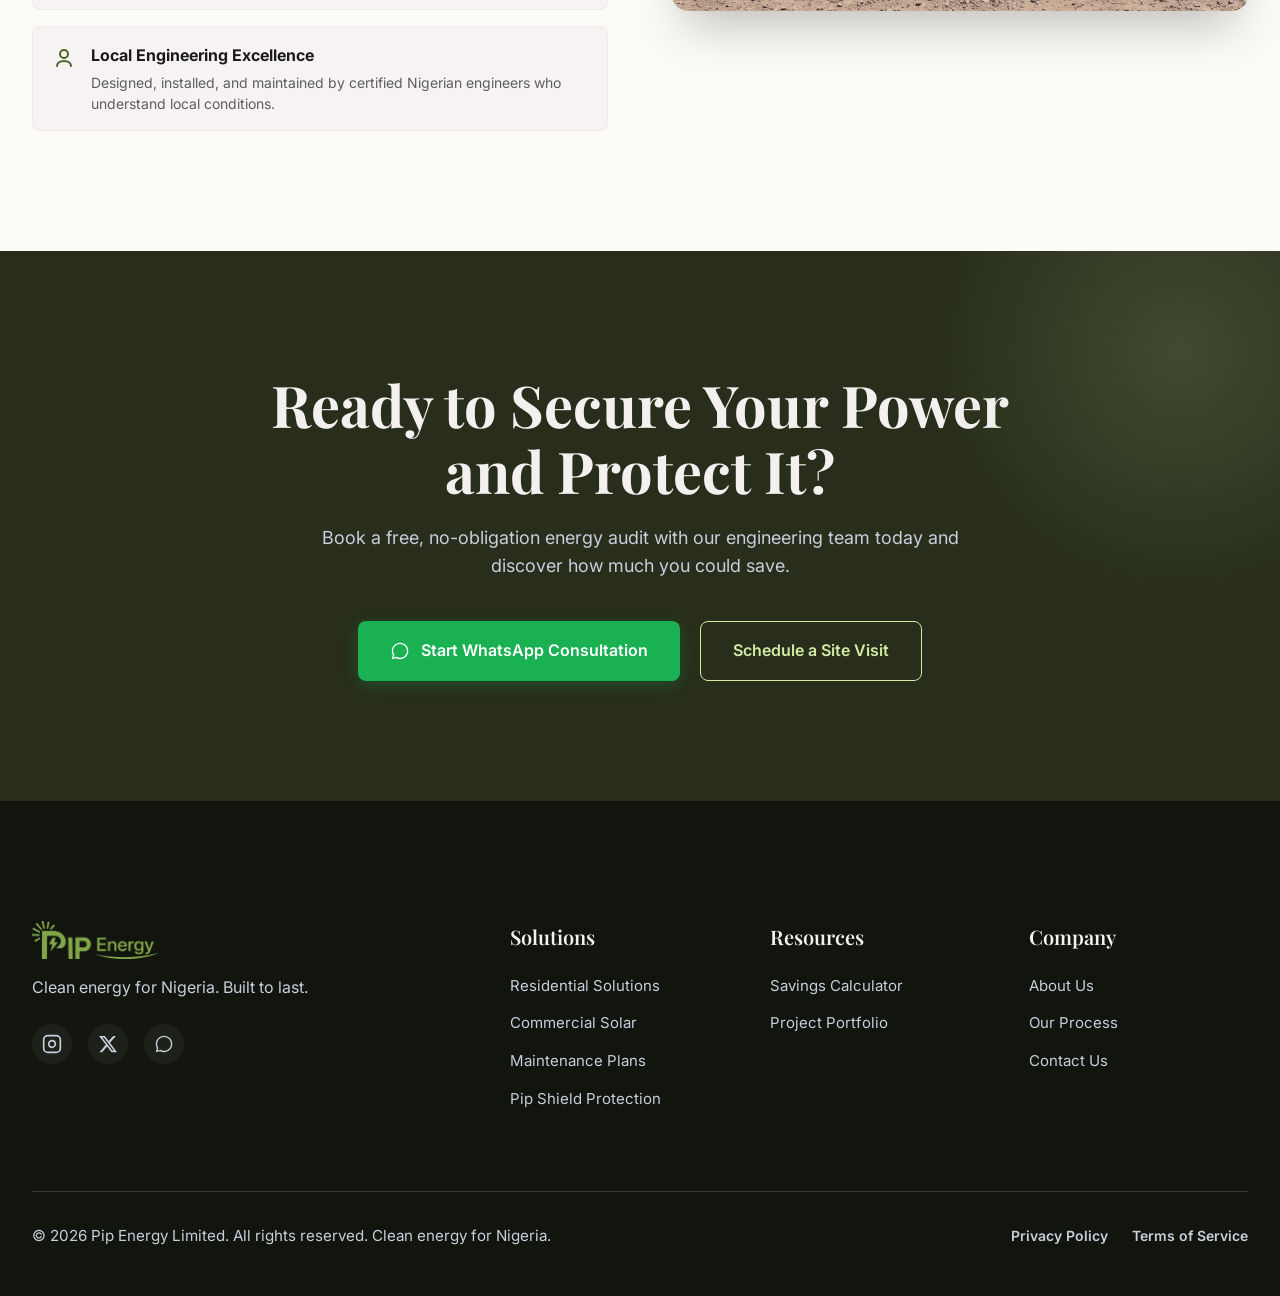
==== commit 85e5ada2: "feat: update UI to 1:1 Figma design specification" ====
--- a/pip-energy2/index.html
+++ b/pip-energy2/index.html
@@ -3,707 +3,653 @@
 <head>
     <meta charset="UTF-8">
     <meta name="viewport" content="width=device-width, initial-scale=1.0, maximum-scale=5.0, user-scalable=yes">
-    <meta name="theme-color" content="#81A64A">
+    <meta name="theme-color" content="#4D6329">
     <meta name="apple-mobile-web-app-capable" content="yes">
     <meta name="apple-mobile-web-app-status-bar-style" content="black-translucent">
-    <title>Pip Energy - Engineering Tomorrow's Sustainable Future</title>
-    <meta name="description" content="Premium solar engineering solutions that power progress. Pip Energy delivers cutting-edge renewable energy systems with unmatched precision.">
+    <title>Pip Energy - Building Nigeria's Solar Future</title>
+    <meta name="description" content="Premium, reliable, and intelligently designed energy infrastructure for forward-thinking businesses and residences in Nigeria.">
     <link rel="preconnect" href="https://fonts.googleapis.com">
     <link rel="preconnect" href="https://fonts.gstatic.com" crossorigin>
-    <link href="https://fonts.googleapis.com/css2?family=Plus+Jakarta+Sans:wght@300;400;500;600;700;800&family=Playfair+Display:wght@400;500;600;700&display=swap" rel="stylesheet">
+    <link href="https://fonts.googleapis.com/css2?family=Inter:wght@300;400;500;600;700&family=Playfair+Display:ital,wght@0,500;0,600;0,700;1,600&family=Raleway:wght@400;500;600&display=swap" rel="stylesheet">
     <link rel="icon" type="image/png" href="favicon.png">
     <link rel="apple-touch-icon" href="favicon.png">
     <link rel="stylesheet" href="styles.css">
 </head>
 <body>
-    <!-- Navigation -->
+    <!-- Top Navigation Bar -->
     <nav class="nav" id="navbar">
         <div class="nav-container">
-            <div class="nav-logo">
-                <img src="logo-dark.png" alt="PIP Energy" class="logo-img">
-            </div>
-            <div class="nav-links">
+            <a href="#" class="nav-logo" aria-label="Pip Energy Home">
+                <img src="assets/pip-logo.png" alt="Pip Energy" class="logo-img">
+            </a>
+            <div class="nav-links" id="navLinks">
                 <a href="#solutions" class="nav-link">Solutions</a>
                 <a href="#technology" class="nav-link">Technology</a>
+                <a href="#shield" class="nav-link">Pip Shield</a>
+                <a href="#projects" class="nav-link">Projects</a>
                 <a href="#calculator" class="nav-link">Calculator</a>
-                <a href="#impact" class="nav-link">Impact</a>
                 <a href="#about" class="nav-link">About</a>
-                <a href="#contact" class="btn btn-primary">Get Started</a>
-            </div>
-            <div class="nav-mobile-toggle" id="mobileToggle">
+                <a href="#contact" class="btn btn-nav-contact">Contact Us</a>
+            </div>
+            <button class="nav-mobile-toggle" id="mobileToggle" aria-label="Toggle navigation">
                 <span></span>
                 <span></span>
                 <span></span>
-            </div>
+            </button>
         </div>
     </nav>
 
-    <!-- Hero Section -->
-    <section class="hero">
-        <div class="hero-background">
-            <div class="hero-gradient"></div>
-        </div>
-        <div class="hero-content">
-            <div class="hero-text">
-                <h1 class="hero-title">
-                    <span class="hero-title-main">Building Nigeria's</span>
-                    <span class="hero-title-accent">Solar Future</span>
+    <!-- 1. Hero Section -->
+    <header class="hero" id="hero">
+        <div class="hero-bg-container">
+            <img src="assets/hero-bg.png" alt="Solar Energy System" class="hero-bg-image">
+            <div class="hero-gradient-overlay"></div>
+        </div>
+        
+        <div class="hero-container">
+            <div class="hero-content">
+                <h1 class="hero-heading">
+                    Building Nigeria's <br>
+                    <span class="hero-heading-accent">Solar Future</span>
                 </h1>
-                <p class="hero-subtitle">We're engineering reliable solar solutions for homes and businesses across Nigeria, one installation at a time.</p>
-                <div class="hero-cta">
-                    <a href="#contact" class="btn btn-hero-primary">Start Your Journey</a>
-                    <a href="#solutions" class="btn btn-hero-secondary">Explore Solutions</a>
-                </div>
-            </div>
-        </div>
-        <div class="hero-scroll">
-            <span>Scroll to explore</span>
-            <div class="scroll-indicator"></div>
-        </div>
-    </section>
-
-    <!-- Trust Bar - Removed unrealistic claim -->
-    <!-- <section class="trust-bar">
-        <div class="container">
-            <p class="trust-text">Trusted by industry leaders across Africa</p>
-        </div>
-    </section> -->
-
-    <!-- Solutions Section -->
-    <section class="solutions" id="solutions">
-        <div class="container">
+                <p class="hero-subtitle">
+                    Premium, reliable, and intelligently designed energy infrastructure for forward-thinking businesses and residences.
+                </p>
+                <div class="hero-actions">
+                    <a href="#solutions" class="btn btn-hero-explore">Explore Solutions</a>
+                </div>
+            </div>
+        </div>
+
+        <a href="#solutions" class="hero-scroll-indicator" aria-label="Scroll to explore">
+            <div class="mouse-icon">
+                <div class="mouse-wheel"></div>
+            </div>
+            <span class="scroll-text">SCROLL TO EXPLORE</span>
+        </a>
+    </header>
+
+    <!-- 2. Solutions Section -->
+    <section class="solutions-section" id="solutions">
+        <div class="section-container">
+            <div class="section-header text-center">
+                <span class="badge-label">SOLUTIONS</span>
+                <h2 class="section-title">Solar Solutions For Every Business</h2>
+            </div>
+
+            <div class="solutions-grid">
+                <!-- Retail & Hospitality -->
+                <div class="solution-card">
+                    <div class="solution-image-wrap">
+                        <img src="assets/sol-retail.png" alt="Retail & Hospitality Solar Solutions" class="solution-card-img">
+                    </div>
+                    <div class="solution-card-body">
+                        <h3 class="solution-card-title">Retail & Hospitality</h3>
+                        <span class="solution-card-tag">Pip Business • 15-30kWp</span>
+                        <p class="solution-card-desc">
+                            Ensure uninterrupted customer experiences with reliable power for lighting, POS, and essential cooling.
+                        </p>
+                        <a href="#calculator" class="solution-link" data-preset="retail">
+                            <span>Learn more</span>
+                            <svg width="14" height="14" viewBox="0 0 14 14" fill="none" class="link-arrow">
+                                <path d="M1 7H13M13 7L7 1M13 7L7 13" stroke="currentColor" stroke-width="2" stroke-linecap="round" stroke-linejoin="round"/>
+                            </svg>
+                        </a>
+                    </div>
+                </div>
+
+                <!-- HNI Prestige -->
+                <div class="solution-card">
+                    <div class="solution-image-wrap">
+                        <img src="assets/sol-hni.png" alt="HNI Prestige Luxury Residences" class="solution-card-img">
+                    </div>
+                    <div class="solution-card-body">
+                        <h3 class="solution-card-title">HNI Prestige</h3>
+                        <span class="solution-card-tag">Premium Properties</span>
+                        <p class="solution-card-desc">
+                            Aesthetically integrated, high-capacity solar solutions for luxury residences demanding flawless energy.
+                        </p>
+                        <a href="#calculator" class="solution-link" data-preset="residential">
+                            <span>Learn more</span>
+                            <svg width="14" height="14" viewBox="0 0 14 14" fill="none" class="link-arrow">
+                                <path d="M1 7H13M13 7L7 1M13 7L7 13" stroke="currentColor" stroke-width="2" stroke-linecap="round" stroke-linejoin="round"/>
+                            </svg>
+                        </a>
+                    </div>
+                </div>
+
+                <!-- Healthcare -->
+                <div class="solution-card">
+                    <div class="solution-image-wrap">
+                        <img src="assets/sol-health.png" alt="Healthcare Solar Solutions" class="solution-card-img">
+                    </div>
+                    <div class="solution-card-body">
+                        <h3 class="solution-card-title">Healthcare</h3>
+                        <span class="solution-card-tag">Clinics & Labs • 20-50kWp</span>
+                        <p class="solution-card-desc">
+                            Critical power reliability for sensitive medical equipment, cold storage, and 24/7 patient care facilities.
+                        </p>
+                        <a href="#calculator" class="solution-link" data-preset="clinic">
+                            <span>Learn more</span>
+                            <svg width="14" height="14" viewBox="0 0 14 14" fill="none" class="link-arrow">
+                                <path d="M1 7H13M13 7L7 1M13 7L7 13" stroke="currentColor" stroke-width="2" stroke-linecap="round" stroke-linejoin="round"/>
+                            </svg>
+                        </a>
+                    </div>
+                </div>
+
+                <!-- Industrial & Manufacturing -->
+                <div class="solution-card">
+                    <div class="solution-image-wrap">
+                        <img src="assets/sol-industrial.png" alt="Industrial & Manufacturing Solar Arrays" class="solution-card-img">
+                    </div>
+                    <div class="solution-card-body">
+                        <h3 class="solution-card-title">Industrial & Manufacturing</h3>
+                        <span class="solution-card-tag">Heavy Duty • 50-200kWp</span>
+                        <p class="solution-card-desc">
+                            Robust energy infrastructure designed to handle heavy loads, reducing operational costs significantly.
+                        </p>
+                        <a href="#calculator" class="solution-link" data-preset="factory">
+                            <span>Learn more</span>
+                            <svg width="14" height="14" viewBox="0 0 14 14" fill="none" class="link-arrow">
+                                <path d="M1 7H13M13 7L7 1M13 7L7 13" stroke="currentColor" stroke-width="2" stroke-linecap="round" stroke-linejoin="round"/>
+                            </svg>
+                        </a>
+                    </div>
+                </div>
+            </div>
+        </div>
+    </section>
+
+    <!-- 3. Technology Section -->
+    <section class="technology-section" id="technology">
+        <div class="section-container">
+            <div class="section-header text-center">
+                <h2 class="section-title text-dark">Premium Components</h2>
+                <p class="section-subtitle">
+                    We only use top-tier, globally recognized brands to ensure your system performs flawlessly for decades.
+                </p>
+            </div>
+
+            <div class="tech-cards-grid">
+                <!-- Tier 1 Panels -->
+                <div class="tech-card">
+                    <div class="tech-icon-container">
+                        <svg width="32" height="32" viewBox="0 0 32 32" fill="none">
+                            <rect x="3" y="5" width="26" height="22" rx="3" stroke="#748C4D" stroke-width="2.5"/>
+                            <line x1="3" y1="16" x2="29" y2="16" stroke="#748C4D" stroke-width="2"/>
+                            <line x1="16" y1="5" x2="16" y2="27" stroke="#748C4D" stroke-width="2"/>
+                        </svg>
+                    </div>
+                    <h4 class="tech-card-title">Tier 1 Panels</h4>
+                    <p class="tech-card-desc">
+                        High-efficiency modules designed to perform even in low light conditions.
+                    </p>
+                </div>
+
+                <!-- Lithium Storage -->
+                <div class="tech-card">
+                    <div class="tech-icon-container">
+                        <svg width="32" height="32" viewBox="0 0 32 32" fill="none">
+                            <rect x="8" y="7" width="16" height="20" rx="3" stroke="#748C4D" stroke-width="2.5"/>
+                            <path d="M13 3H19V7H13V3Z" fill="#748C4D"/>
+                            <path d="M16 11V17M13 14H19" stroke="#748C4D" stroke-width="2" stroke-linecap="round"/>
+                        </svg>
+                    </div>
+                    <h4 class="tech-card-title">Lithium Storage</h4>
+                    <p class="tech-card-desc">
+                        Safe, long-lasting batteries with deep depth of discharge capabilities.
+                    </p>
+                </div>
+
+                <!-- Smart Inverters -->
+                <div class="tech-card">
+                    <div class="tech-icon-container">
+                        <svg width="32" height="32" viewBox="0 0 32 32" fill="none">
+                            <rect x="4" y="6" width="24" height="20" rx="3" stroke="#748C4D" stroke-width="2.5"/>
+                            <path d="M10 16C12 11 14 21 16 16C18 11 20 21 22 16" stroke="#748C4D" stroke-width="2.5" stroke-linecap="round" stroke-linejoin="round"/>
+                        </svg>
+                    </div>
+                    <h4 class="tech-card-title">Smart Inverters</h4>
+                    <p class="tech-card-desc">
+                        Intelligent power management for seamless transition during grid failures.
+                    </p>
+                </div>
+
+                <!-- 24/7 Monitoring -->
+                <div class="tech-card">
+                    <div class="tech-icon-container">
+                        <svg width="32" height="32" viewBox="0 0 32 32" fill="none">
+                            <circle cx="16" cy="16" r="11" stroke="#748C4D" stroke-width="2.5"/>
+                            <path d="M16 9V16L21 19" stroke="#748C4D" stroke-width="2.5" stroke-linecap="round"/>
+                        </svg>
+                    </div>
+                    <h4 class="tech-card-title">24/7 Monitoring</h4>
+                    <p class="tech-card-desc">
+                        Real-time app access to track your generation, consumption, and battery health.
+                    </p>
+                </div>
+            </div>
+        </div>
+    </section>
+
+    <!-- 4. Partners / Backed By Marquee -->
+    <section class="partners-section">
+        <div class="partners-header text-center">
+            <span class="partners-label">BACKED BY TRUSTED NAMES</span>
+        </div>
+        <div class="marquee-track-container">
+            <div class="marquee-track">
+                <!-- Group 1 -->
+                <div class="marquee-item">
+                    <svg height="36" viewBox="0 0 120 36" fill="none"><text x="10" y="26" font-family="Inter, sans-serif" font-size="22" font-weight="700" fill="#75796B">ZOHO</text></svg>
+                </div>
+                <div class="marquee-item">
+                    <svg height="36" viewBox="0 0 120 36" fill="none"><text x="10" y="26" font-family="Inter, sans-serif" font-size="22" font-weight="700" fill="#75796B">brevo</text></svg>
+                </div>
+                <div class="marquee-item">
+                    <svg height="36" viewBox="0 0 130 36" fill="none"><text x="10" y="26" font-family="Inter, sans-serif" font-size="22" font-weight="700" fill="#75796B">apollo.io</text></svg>
+                </div>
+                <div class="marquee-item">
+                    <svg height="36" viewBox="0 0 120 36" fill="none"><text x="10" y="26" font-family="Inter, sans-serif" font-size="22" font-weight="700" fill="#75796B">Google</text></svg>
+                </div>
+                
+                <!-- Group 2 (Duplicate for infinite scroll) -->
+                <div class="marquee-item">
+                    <svg height="36" viewBox="0 0 120 36" fill="none"><text x="10" y="26" font-family="Inter, sans-serif" font-size="22" font-weight="700" fill="#75796B">ZOHO</text></svg>
+                </div>
+                <div class="marquee-item">
+                    <svg height="36" viewBox="0 0 120 36" fill="none"><text x="10" y="26" font-family="Inter, sans-serif" font-size="22" font-weight="700" fill="#75796B">brevo</text></svg>
+                </div>
+                <div class="marquee-item">
+                    <svg height="36" viewBox="0 0 130 36" fill="none"><text x="10" y="26" font-family="Inter, sans-serif" font-size="22" font-weight="700" fill="#75796B">apollo.io</text></svg>
+                </div>
+                <div class="marquee-item">
+                    <svg height="36" viewBox="0 0 120 36" fill="none"><text x="10" y="26" font-family="Inter, sans-serif" font-size="22" font-weight="700" fill="#75796B">Google</text></svg>
+                </div>
+
+                <!-- Group 3 (Duplicate for smooth wrap) -->
+                <div class="marquee-item">
+                    <svg height="36" viewBox="0 0 120 36" fill="none"><text x="10" y="26" font-family="Inter, sans-serif" font-size="22" font-weight="700" fill="#75796B">ZOHO</text></svg>
+                </div>
+                <div class="marquee-item">
+                    <svg height="36" viewBox="0 0 120 36" fill="none"><text x="10" y="26" font-family="Inter, sans-serif" font-size="22" font-weight="700" fill="#75796B">brevo</text></svg>
+                </div>
+                <div class="marquee-item">
+                    <svg height="36" viewBox="0 0 130 36" fill="none"><text x="10" y="26" font-family="Inter, sans-serif" font-size="22" font-weight="700" fill="#75796B">apollo.io</text></svg>
+                </div>
+                <div class="marquee-item">
+                    <svg height="36" viewBox="0 0 120 36" fill="none"><text x="10" y="26" font-family="Inter, sans-serif" font-size="22" font-weight="700" fill="#75796B">Google</text></svg>
+                </div>
+            </div>
+        </div>
+    </section>
+
+    <!-- 5. Recent Installations / Projects -->
+    <section class="projects-section" id="projects">
+        <div class="section-container">
+            <div class="projects-header">
+                <div>
+                    <h2 class="section-title text-dark">Recent Installations</h2>
+                    <p class="section-subtitle">See how we are transforming energy independence across Nigeria.</p>
+                </div>
+                <a href="#contact" class="projects-view-all">
+                    <span>View All</span>
+                    <svg width="18" height="18" viewBox="0 0 18 18" fill="none">
+                        <path d="M3 9H15M15 9L9 3M15 9L9 15" stroke="currentColor" stroke-width="2" stroke-linecap="round" stroke-linejoin="round"/>
+                    </svg>
+                </a>
+            </div>
+
+            <div class="projects-grid">
+                <!-- Lekki Phase 1 -->
+                <div class="project-showcase-card">
+                    <img src="assets/proj-lekki.png" alt="Lekki Phase 1 Residence" class="project-img">
+                    <div class="project-overlay">
+                        <h3 class="project-name">Lekki Phase 1 Residence</h3>
+                        <p class="project-spec">15kW System with 20kWh Storage</p>
+                    </div>
+                </div>
+
+                <!-- Victoria Island Corporate HQ -->
+                <div class="project-showcase-card">
+                    <img src="assets/proj-vi.png" alt="Victoria Island Corporate HQ" class="project-img">
+                    <div class="project-overlay">
+                        <h3 class="project-name">Victoria Island Corporate HQ</h3>
+                        <p class="project-spec">50kW Commercial Array</p>
+                    </div>
+                </div>
+            </div>
+        </div>
+    </section>
+
+    <!-- 6. Process Section -->
+    <section class="process-section" id="process">
+        <div class="section-container">
+            <div class="section-header text-center">
+                <h2 class="section-title text-dark">Our Simple Process</h2>
+                <p class="section-subtitle">From initial consultation to turning on the lights, we handle everything.</p>
+            </div>
+
+            <div class="process-steps-grid">
+                <!-- Step 1 -->
+                <div class="process-step-item">
+                    <div class="process-badge-circle">
+                        <svg width="30" height="30" viewBox="0 0 30 30" fill="none">
+                            <path d="M5 22V8C5 6.34315 6.34315 5 8 5H22C23.6569 5 25 6.34315 25 8V18C25 19.6569 23.6569 21 22 21H10L5 25V22Z" stroke="#748C4D" stroke-width="2.5" stroke-linecap="round" stroke-linejoin="round"/>
+                        </svg>
+                    </div>
+                    <h4 class="process-step-title">1. Consultation</h4>
+                    <p class="process-step-desc">We assess your energy needs and site feasibility.</p>
+                </div>
+
+                <!-- Step 2 -->
+                <div class="process-step-item">
+                    <div class="process-badge-circle">
+                        <svg width="30" height="30" viewBox="0 0 30 30" fill="none">
+                            <rect x="5" y="5" width="20" height="20" rx="3" stroke="#748C4D" stroke-width="2.5"/>
+                            <path d="M5 12H25M12 5V25" stroke="#748C4D" stroke-width="2"/>
+                        </svg>
+                    </div>
+                    <h4 class="process-step-title">2. Custom Design</h4>
+                    <p class="process-step-desc">Our technical team creates a tailored system layout.</p>
+                </div>
+
+                <!-- Step 3 -->
+                <div class="process-step-item">
+                    <div class="process-badge-circle">
+                        <svg width="30" height="30" viewBox="0 0 30 30" fill="none">
+                            <path d="M19 6L24 11L11 24H6V19L19 6Z" stroke="#748C4D" stroke-width="2.5" stroke-linecap="round" stroke-linejoin="round"/>
+                        </svg>
+                    </div>
+                    <h4 class="process-step-title">3. Installation</h4>
+                    <p class="process-step-desc">Professionally installed by our certified technicians.</p>
+                </div>
+
+                <!-- Step 4 -->
+                <div class="process-step-item">
+                    <div class="process-badge-circle">
+                        <svg width="30" height="30" viewBox="0 0 30 30" fill="none">
+                            <path d="M15 4V8M15 22V26M4 15H8M22 15H26M8.2 8.2L11 11M19 19L21.8 21.8M8.2 21.8L11 19M19 11L21.8 8.2" stroke="#748C4D" stroke-width="2.5" stroke-linecap="round"/>
+                        </svg>
+                    </div>
+                    <h4 class="process-step-title">4. Support</h4>
+                    <p class="process-step-desc">Ongoing maintenance and 24/7 monitoring.</p>
+                </div>
+            </div>
+        </div>
+    </section>
+
+    <!-- 7. Load Calculator Section -->
+    <section class="calculator-section" id="calculator">
+        <div class="section-container">
             <div class="section-header">
-                <span class="section-label">Solutions</span>
-                <h2 class="section-title">Solar Solutions<br>For Every Need</h2>
-                <p class="section-subtitle">We design and install quality solar systems for homes, businesses, and essential infrastructure across Nigeria.</p>
-            </div>
-            <div class="solutions-grid">
-                <div class="solution-card" data-aos="fade-up">
-                    <div class="solution-icon">
-                        <svg width="48" height="48" viewBox="0 0 48 48" fill="none">
-                            <path d="M8 18L24 8L40 18V34L24 44L8 34V18Z" stroke="currentColor" stroke-width="2" stroke-linecap="round" stroke-linejoin="round"/>
-                            <path d="M24 24V44" stroke="currentColor" stroke-width="2" stroke-linecap="round"/>
-                            <path d="M24 8V24L40 18" stroke="currentColor" stroke-width="2" stroke-linecap="round" stroke-linejoin="round"/>
-                        </svg>
-                    </div>
-                    <h3 class="solution-title">Residential Systems</h3>
-                    <p class="solution-description">Reliable home solar systems designed to reduce your electricity costs and provide backup power during outages.</p>
-                    <ul class="solution-features">
-                        <li>Custom system sizing</li>
-                        <li>Quality components</li>
-                        <li>Professional installation</li>
-                        <li>System monitoring options</li>
-                    </ul>
-                </div>
-                <div class="solution-card" data-aos="fade-up" data-aos-delay="100">
-                    <div class="solution-icon">
-                        <svg width="48" height="48" viewBox="0 0 48 48" fill="none">
-                            <rect x="6" y="12" width="36" height="28" stroke="currentColor" stroke-width="2" stroke-linecap="round" stroke-linejoin="round"/>
-                            <path d="M14 12V8H34V12" stroke="currentColor" stroke-width="2" stroke-linecap="round" stroke-linejoin="round"/>
-                            <path d="M24 20V32M18 26H30" stroke="currentColor" stroke-width="2" stroke-linecap="round"/>
-                        </svg>
-                    </div>
-                    <h3 class="solution-title">Commercial Solutions</h3>
-                    <p class="solution-description">Business solar systems designed to reduce operational costs and ensure reliable power for your operations.</p>
-                    <ul class="solution-features">
-                        <li>Load assessment & sizing</li>
-                        <li>Energy cost reduction</li>
-                        <li>Reliable power backup</li>
-                        <li>Scalable solutions</li>
-                    </ul>
-                </div>
-                <div class="solution-card" data-aos="fade-up" data-aos-delay="200">
-                    <div class="solution-icon">
-                        <svg width="48" height="48" viewBox="0 0 48 48" fill="none">
-                            <circle cx="24" cy="24" r="16" stroke="currentColor" stroke-width="2"/>
-                            <path d="M24 8V24L32 28" stroke="currentColor" stroke-width="2" stroke-linecap="round" stroke-linejoin="round"/>
-                            <path d="M8 24H4M44 24H40M24 4V8M24 40V44M12.6 12.6L9.8 9.8M38.2 38.2L35.4 35.4M12.6 35.4L9.8 38.2M38.2 9.8L35.4 12.6" stroke="currentColor" stroke-width="2" stroke-linecap="round"/>
-                        </svg>
-                    </div>
-                    <h3 class="solution-title">Critical Infrastructure</h3>
-                    <p class="solution-description">Specialized solar solutions for hospitals, facilities, and organizations requiring dependable power systems.</p>
-                    <ul class="solution-features">
-                        <li>High-capacity systems</li>
-                        <li>Reliable backup power</li>
-                        <li>Quality installations</li>
-                        <li>Ongoing support</li>
-                    </ul>
-                </div>
-            </div>
-        </div>
-    </section>
-
-    <!-- Technology Section -->
-    <section class="technology" id="technology">
-        <div class="container">
-            <div class="technology-content">
-                <div class="technology-visual" data-aos="fade-right">
-                    <div class="tech-display">
-                        <div class="tech-circle"></div>
-                        <div class="tech-stats-overlay">
-                            <div class="tech-stat">
-                                <span class="tech-stat-value">23.6%</span>
-                                <span class="tech-stat-label">Efficiency</span>
+                <span class="badge-label">LOAD CALCULATOR</span>
+                <h2 class="section-title">Calculate Your Business Energy Needs</h2>
+            </div>
+
+            <div class="calculator-layout-grid">
+                <!-- Left: Appliance Form & Presets -->
+                <div class="calc-form-container">
+                    <h3 class="calc-form-title">Add Your Appliances</h3>
+
+                    <!-- Quick Presets -->
+                    <div class="calc-presets-wrap">
+                        <label class="calc-field-label">Quick Presets</label>
+                        <div class="presets-buttons-row">
+                            <button type="button" class="btn-preset active" data-preset="retail">Retail Store</button>
+                            <button type="button" class="btn-preset" data-preset="restaurant">Restaurant</button>
+                            <button type="button" class="btn-preset" data-preset="clinic">Clinic</button>
+                            <button type="button" class="btn-preset" data-preset="factory">Small Factory</button>
+                        </div>
+                    </div>
+
+                    <!-- Add Appliance Row -->
+                    <div class="calc-add-row">
+                        <div class="calc-input-group flex-2">
+                            <label for="applianceSelect" class="calc-field-label">Appliance</label>
+                            <select id="applianceSelect" class="calc-select">
+                                <option value="ac15" data-watts="1200" data-hours="8">Air Conditioner (1.5 HP)</option>
+                                <option value="ac20" data-watts="1800" data-hours="8">Air Conditioner (2.0 HP)</option>
+                                <option value="freezer" data-watts="350" data-hours="24">Industrial Freezers / Chillers</option>
+                                <option value="fridge" data-watts="180" data-hours="24">Standard Refrigerator</option>
+                                <option value="lights" data-watts="15" data-hours="10">Commercial Lighting (Per Bulb)</option>
+                                <option value="pos" data-watts="120" data-hours="12">POS & Desktop Computer</option>
+                                <option value="pump" data-watts="750" data-hours="3">Water Pump (1 HP)</option>
+                                <option value="custom" data-watts="500" data-hours="6">Custom Equipment</option>
+                            </select>
+                        </div>
+
+                        <div class="calc-input-group flex-1">
+                            <label for="applianceQty" class="calc-field-label">Quantity</label>
+                            <input type="number" id="applianceQty" class="calc-input" value="1" min="1" max="100">
+                        </div>
+
+                        <div class="calc-input-group flex-1">
+                            <label for="applianceHours" class="calc-field-label">Hours/Day</label>
+                            <input type="number" id="applianceHours" class="calc-input" value="8" min="1" max="24">
+                        </div>
+
+                        <button type="button" id="btnAddAppliance" class="btn btn-calc-add">Add</button>
+                    </div>
+
+                    <!-- Added Items List -->
+                    <div class="added-appliances-list" id="addedAppliancesList">
+                        <!-- Populated dynamically by script.js -->
+                    </div>
+                </div>
+
+                <!-- Right: Energy Profile Card -->
+                <div class="calc-profile-card">
+                    <div class="calc-profile-top">
+                        <h3 class="profile-card-title">Your Energy Profile</h3>
+
+                        <div class="profile-stat-box">
+                            <span class="profile-stat-label">ESTIMATED DAILY LOAD</span>
+                            <div class="profile-stat-value-group">
+                                <span class="profile-stat-number" id="profileDailyLoad">45</span>
+                                <span class="profile-stat-unit">kWh</span>
                             </div>
-                            <div class="tech-stat">
-                                <span class="tech-stat-value">35°C</span>
-                                <span class="tech-stat-label">Optimal Temp</span>
-                            </div>
-                            <div class="tech-stat">
-                                <span class="tech-stat-value">100%</span>
-                                <span class="tech-stat-label">Monitoring</span>
-                            </div>
-                        </div>
-                    </div>
-                </div>
-                <div class="technology-text" data-aos="fade-left">
-                    <span class="section-label">Technology</span>
-                    <h2 class="section-title">Quality Components<br>Professional Installation</h2>
-                    <p class="tech-description">We partner with trusted manufacturers to deliver solar systems built with quality components, designed for Nigeria's climate and power needs.</p>
-                    <div class="tech-features">
-                        <div class="tech-feature-item">
-                            <div class="tech-feature-icon">✓</div>
-                            <div class="tech-feature-content">
-                                <h4>Efficient Solar Panels</h4>
-                                <p>High-performance panels optimized for Nigerian weather conditions</p>
-                            </div>
-                        </div>
-                        <div class="tech-feature-item">
-                            <div class="tech-feature-icon">✓</div>
-                            <div class="tech-feature-content">
-                                <h4>Reliable Inverters & Batteries</h4>
-                                <p>Quality power conversion and storage from trusted brands</p>
-                            </div>
-                        </div>
-                        <div class="tech-feature-item">
-                            <div class="tech-feature-icon">✓</div>
-                            <div class="tech-feature-content">
-                                <h4>Monitoring Systems</h4>
-                                <p>Track your system's performance and energy production</p>
-                            </div>
-                        </div>
-                    </div>
-                </div>
-            </div>
-        </div>
-    </section>
-
-    <!-- Impact Section -->
-    <section class="impact" id="impact">
-        <div class="impact-background"></div>
-        <div class="container">
-            <div class="section-header-centered">
-                <span class="section-label">Our Projects</span>
-                <h2 class="section-title">Powering Nigeria's<br>Energy Independence</h2>
-                <p class="section-subtitle">Real installations, real impact. Explore our completed solar projects across Nigeria.</p>
-            </div>
-
-            <div class="projects-grid">
-                <!-- Project 1: Gas Station Ikeja -->
-                <div class="project-card" data-aos="fade-up">
-                    <div class="project-image-container">
-                        <div class="project-gallery">
-                            <div class="gallery-track">
-                                <img src="assets/project-ikeja-gas-1.jpeg" alt="Commercial Gas Station Solar Installation in Ikeja Lagos - View 1" class="project-image">
-                                <img src="assets/project-ikeja-gas-2.jpeg" alt="Commercial Gas Station Solar Installation in Ikeja Lagos - View 2" class="project-image">
-                            </div>
-                            <button class="gallery-nav gallery-prev" aria-label="Previous image">
-                                <svg width="24" height="24" viewBox="0 0 24 24" fill="none">
-                                    <path d="M15 18L9 12L15 6" stroke="currentColor" stroke-width="2" stroke-linecap="round" stroke-linejoin="round"/>
-                                </svg>
-                            </button>
-                            <button class="gallery-nav gallery-next" aria-label="Next image">
-                                <svg width="24" height="24" viewBox="0 0 24 24" fill="none">
-                                    <path d="M9 18L15 12L9 6" stroke="currentColor" stroke-width="2" stroke-linecap="round" stroke-linejoin="round"/>
-                                </svg>
-                            </button>
-                            <div class="gallery-indicators">
-                                <span class="indicator active"></span>
-                                <span class="indicator"></span>
-                            </div>
-                        </div>
-                        <div class="project-overlay">
-                            <div class="project-badge">Commercial</div>
-                        </div>
-                    </div>
-                    <div class="project-content">
-                        <h3 class="project-title">Gas Station Solar Installation</h3>
-                        <div class="project-location">
-                            <svg width="16" height="16" viewBox="0 0 16 16" fill="none">
-                                <path d="M8 8C9.1 8 10 7.1 10 6C10 4.9 9.1 4 8 4C6.9 4 6 4.9 6 6C6 7.1 6.9 8 8 8ZM8 2C10.2 2 12 3.8 12 6C12 8.9 8 13 8 13C8 13 4 8.9 4 6C4 3.8 5.8 2 8 2Z" fill="currentColor"/>
-                            </svg>
-                            Ikeja, Lagos
-                        </div>
-                        <div class="project-specs">
-                            <div class="spec-item">
-                                <div class="spec-label">System Size</div>
-                                <div class="spec-value">30 kWp</div>
-                            </div>
-                            <div class="spec-item">
-                                <div class="spec-label">Power Output</div>
-                                <div class="spec-value">30 kW</div>
-                            </div>
-                            <div class="spec-item">
-                                <div class="spec-label">Battery Storage</div>
-                                <div class="spec-value">60 kWh</div>
-                            </div>
-                        </div>
-                        <p class="project-description">Commercial rooftop installation providing reliable power for continuous gas station operations, reducing dependency on generators and grid.</p>
-                    </div>
-                </div>
-
-                <!-- Project 2: Co-working Hub Lagos -->
-                <div class="project-card" data-aos="fade-up" data-aos-delay="100">
-                    <div class="project-image-container">
-                        <div class="project-gallery">
-                            <div class="gallery-track">
-                                <img src="assets/s21.jpeg" alt="Co-working Hub Solar Installation in Lagos - View 1" class="project-image">
-                                <img src="assets/s22.jpeg" alt="Co-working Hub Solar Installation in Lagos - View 2" class="project-image">
-                                <img src="assets/s23.jpeg" alt="Co-working Hub Solar Installation in Lagos - View 3" class="project-image">
-                                <img src="assets/s24.jpeg" alt="Co-working Hub Solar Installation in Lagos - View 4" class="project-image">
-                            </div>
-                            <button class="gallery-nav gallery-prev" aria-label="Previous image">
-                                <svg width="24" height="24" viewBox="0 0 24 24" fill="none">
-                                    <path d="M15 18L9 12L15 6" stroke="currentColor" stroke-width="2" stroke-linecap="round" stroke-linejoin="round"/>
-                                </svg>
-                            </button>
-                            <button class="gallery-nav gallery-next" aria-label="Next image">
-                                <svg width="24" height="24" viewBox="0 0 24 24" fill="none">
-                                    <path d="M9 18L15 12L9 6" stroke="currentColor" stroke-width="2" stroke-linecap="round" stroke-linejoin="round"/>
-                                </svg>
-                            </button>
-                            <div class="gallery-indicators">
-                                <span class="indicator active"></span>
-                                <span class="indicator"></span>
-                                <span class="indicator"></span>
-                                <span class="indicator"></span>
-                            </div>
-                        </div>
-                        <div class="project-overlay">
-                            <div class="project-badge">Commercial</div>
-                        </div>
-                    </div>
-                    <div class="project-content">
-                        <h3 class="project-title">Co-working Hub Solar Installation</h3>
-                        <div class="project-location">
-                            <svg width="16" height="16" viewBox="0 0 16 16" fill="none">
-                                <path d="M8 8C9.1 8 10 7.1 10 6C10 4.9 9.1 4 8 4C6.9 4 6 4.9 6 6C6 7.1 6.9 8 8 8ZM8 2C10.2 2 12 3.8 12 6C12 8.9 8 13 8 13C8 13 4 8.9 4 6C4 3.8 5.8 2 8 2Z" fill="currentColor"/>
-                            </svg>
-                            Lagos, Nigeria
-                        </div>
-                        <div class="project-specs">
-                            <div class="spec-item">
-                                <div class="spec-label">System Size</div>
-                                <div class="spec-value">70 kWp</div>
-                            </div>
-                            <div class="spec-item">
-                                <div class="spec-label">Inverter</div>
-                                <div class="spec-value">60 kW</div>
-                            </div>
-                            <div class="spec-item">
-                                <div class="spec-label">Battery Storage</div>
-                                <div class="spec-value">150 kWh</div>
-                            </div>
-                        </div>
-                        <p class="project-description">Large-scale commercial installation powering a modern co-working hub with reliable, uninterrupted energy. Advanced battery storage ensures 24/7 operations for businesses and entrepreneurs.</p>
-                    </div>
-                </div>
-
-                <!-- Project 3: Residential Lagos -->
-                <div class="project-card" data-aos="fade-up" data-aos-delay="200">
-                    <div class="project-image-container">
-                        <div class="project-gallery">
-                            <div class="gallery-track">
-                                <img src="assets/s31.png" alt="Residential Solar Installation in Lagos - View 1" class="project-image">
-                                <img src="assets/s32.jpeg" alt="Residential Solar Installation in Lagos - View 2" class="project-image">
-                            </div>
-                            <button class="gallery-nav gallery-prev" aria-label="Previous image">
-                                <svg width="24" height="24" viewBox="0 0 24 24" fill="none">
-                                    <path d="M15 18L9 12L15 6" stroke="currentColor" stroke-width="2" stroke-linecap="round" stroke-linejoin="round"/>
-                                </svg>
-                            </button>
-                            <button class="gallery-nav gallery-next" aria-label="Next image">
-                                <svg width="24" height="24" viewBox="0 0 24 24" fill="none">
-                                    <path d="M9 18L15 12L9 6" stroke="currentColor" stroke-width="2" stroke-linecap="round" stroke-linejoin="round"/>
-                                </svg>
-                            </button>
-                            <div class="gallery-indicators">
-                                <span class="indicator active"></span>
-                                <span class="indicator"></span>
-                            </div>
-                        </div>
-                        <div class="project-overlay">
-                            <div class="project-badge">Residential</div>
-                        </div>
-                    </div>
-                    <div class="project-content">
-                        <h3 class="project-title">Premium Residential Solar System</h3>
-                        <div class="project-location">
-                            <svg width="16" height="16" viewBox="0 0 16 16" fill="none">
-                                <path d="M8 8C9.1 8 10 7.1 10 6C10 4.9 9.1 4 8 4C6.9 4 6 4.9 6 6C6 7.1 6.9 8 8 8ZM8 2C10.2 2 12 3.8 12 6C12 8.9 8 13 8 13C8 13 4 8.9 4 6C4 3.8 5.8 2 8 2Z" fill="currentColor"/>
-                            </svg>
-                            Lagos, Nigeria
-                        </div>
-                        <div class="project-specs">
-                            <div class="spec-item">
-                                <div class="spec-label">System Size</div>
-                                <div class="spec-value">20.6 kWp</div>
-                            </div>
-                            <div class="spec-item">
-                                <div class="spec-label">Inverter</div>
-                                <div class="spec-value">20 kW</div>
-                            </div>
-                            <div class="spec-item">
-                                <div class="spec-label">Battery Storage</div>
-                                <div class="spec-value">60 kWh</div>
-                            </div>
-                        </div>
-                        <p class="project-description">High-performance residential installation delivering complete energy independence. Premium system designed for modern living with seamless power backup and grid-tie capabilities.</p>
-                    </div>
-                </div>
-
-                <!-- Project 4: Hospital Abia State -->
-                <div class="project-card" data-aos="fade-up" data-aos-delay="300">
-                    <div class="project-image-container">
-                        <div class="project-gallery">
-                            <div class="gallery-track">
-                                <img src="assets/s41.jpeg" alt="Hospital Solar Installation in Abia State" class="project-image">
-                            </div>
-                            <div class="gallery-indicators">
-                                <span class="indicator active"></span>
-                            </div>
-                        </div>
-                        <div class="project-overlay">
-                            <div class="project-badge">Healthcare</div>
-                        </div>
-                    </div>
-                    <div class="project-content">
-                        <h3 class="project-title">Hospital Solar Installation</h3>
-                        <div class="project-location">
-                            <svg width="16" height="16" viewBox="0 0 16 16" fill="none">
-                                <path d="M8 8C9.1 8 10 7.1 10 6C10 4.9 9.1 4 8 4C6.9 4 6 4.9 6 6C6 7.1 6.9 8 8 8ZM8 2C10.2 2 12 3.8 12 6C12 8.9 8 13 8 13C8 13 4 8.9 4 6C4 3.8 5.8 2 8 2Z" fill="currentColor"/>
-                            </svg>
-                            Abia State, Nigeria
-                        </div>
-                        <div class="project-specs">
-                            <div class="spec-item">
-                                <div class="spec-label">System Size</div>
-                                <div class="spec-value">15.3 kWp</div>
-                            </div>
-                            <div class="spec-item">
-                                <div class="spec-label">Inverter</div>
-                                <div class="spec-value">16 kW</div>
-                            </div>
-                            <div class="spec-item">
-                                <div class="spec-label">Battery Storage</div>
-                                <div class="spec-value">30 kWh</div>
-                            </div>
-                        </div>
-                        <p class="project-description">Critical healthcare infrastructure powered by reliable solar energy. Ensuring uninterrupted power supply for life-saving medical equipment and emergency operations.</p>
-                    </div>
-                </div>
-            </div>
-        </div>
-    </section>
-
-    <!-- Process Section -->
-    <section class="process">
-        <div class="container">
-            <div class="section-header-centered">
-                <span class="section-label">Our Process</span>
-                <h2 class="section-title">How We Work<br>With You</h2>
-                <p class="section-subtitle">A straightforward process from consultation to installation</p>
-            </div>
-            <div class="process-timeline">
-                <div class="process-step" data-aos="fade-up">
-                    <div class="process-number">01</div>
-                    <h3 class="process-title">Site Visit & Assessment</h3>
-                    <p class="process-description">We visit your location to assess your energy needs, roof condition, and available space for solar panels.</p>
-                </div>
-                <div class="process-step" data-aos="fade-up" data-aos-delay="100">
-                    <div class="process-number">02</div>
-                    <h3 class="process-title">Custom System Design</h3>
-                    <p class="process-description">We design a solar system tailored to your power consumption and budget, with transparent pricing.</p>
-                </div>
-                <div class="process-step" data-aos="fade-up" data-aos-delay="200">
-                    <div class="process-number">03</div>
-                    <h3 class="process-title">Professional Installation</h3>
-                    <p class="process-description">Our experienced team installs your system with attention to quality and safety standards.</p>
-                </div>
-                <div class="process-step" data-aos="fade-up" data-aos-delay="300">
-                    <div class="process-number">04</div>
-                    <h3 class="process-title">Support & Maintenance</h3>
-                    <p class="process-description">We provide guidance on system operation and are available to support you after installation.</p>
-                </div>
-            </div>
-        </div>
-    </section>
-
-    <!-- Load Calculator Section -->
-    <section class="calculator" id="calculator">
-        <div class="container">
-            <div class="section-header-centered">
-                <span class="section-label">Load Calculator</span>
-                <h2 class="section-title">Calculate Your<br>Energy Needs</h2>
-                <p class="section-subtitle">Get an instant estimate of your power requirements and the solar system size needed for your home or business.</p>
-            </div>
-
-            <div class="calculator-container">
-                <div class="calculator-input-section">
-                    <h3 class="calculator-section-title">Add Your Appliances</h3>
-
-                    <div class="appliance-form">
-                        <div class="form-row">
-                            <div class="form-group">
-                                <label for="applianceName">Appliance Name</label>
-                                <input type="text" id="applianceName" placeholder="e.g., Refrigerator" class="form-input">
-                            </div>
-                            <div class="form-group">
-                                <label for="applianceWatts">Power (Watts)</label>
-                                <input type="number" id="applianceWatts" placeholder="e.g., 150" class="form-input">
-                            </div>
-                        </div>
-
-                        <div class="form-row">
-                            <div class="form-group">
-                                <label for="applianceHours">Hours/Day</label>
-                                <input type="number" id="applianceHours" placeholder="e.g., 24" class="form-input" step="0.5">
-                            </div>
-                            <div class="form-group">
-                                <label for="applianceQuantity">Quantity</label>
-                                <input type="number" id="applianceQuantity" placeholder="1" class="form-input" value="1">
-                            </div>
-                        </div>
-
-                        <button type="button" class="btn btn-primary btn-add-appliance" id="addAppliance">
-                            <svg width="20" height="20" viewBox="0 0 20 20" fill="none">
-                                <path d="M10 4V16M4 10H16" stroke="currentColor" stroke-width="2" stroke-linecap="round"/>
-                            </svg>
-                            Add Appliance
-                        </button>
-                    </div>
-
-                    <div class="quick-presets">
-                        <h4 class="presets-title">Quick Presets</h4>
-                        <div class="preset-buttons">
-                            <button class="btn-preset" data-preset="small">Small Home</button>
-                            <button class="btn-preset" data-preset="medium">Medium Home</button>
-                            <button class="btn-preset" data-preset="large">Large Home</button>
-                            <button class="btn-preset" data-preset="office">Small Office</button>
-                        </div>
-                    </div>
-
-                    <div class="appliances-list" id="appliancesList">
-                        <!-- Appliances will be added here dynamically -->
-                    </div>
-                </div>
-
-                <div class="calculator-results-section">
-                    <h3 class="calculator-section-title">Your Energy Profile</h3>
-
-                    <div class="results-card">
-                        <div class="result-item result-main">
-                            <div class="result-icon">
-                                <svg width="32" height="32" viewBox="0 0 32 32" fill="none">
-                                    <path d="M16 4L18 14H26L19 20L21 30L16 25L11 30L13 20L6 14H14L16 4Z" stroke="currentColor" stroke-width="2" stroke-linejoin="round"/>
+                        </div>
+
+                        <div class="profile-spec-row">
+                            <span class="profile-stat-label">RECOMMENDED SYSTEM SIZE</span>
+                            <h4 class="profile-spec-heading" id="profileSystemSize">15 kWp Solar + 20 kWh Battery</h4>
+                        </div>
+
+                        <div class="profile-spec-row">
+                            <span class="profile-stat-label">ESTIMATED ANNUAL SAVINGS (NAIRA)</span>
+                            <h4 class="profile-spec-savings" id="profileAnnualSavings">₦ 3,200,000</h4>
+                        </div>
+                    </div>
+
+                    <div class="calc-profile-bottom">
+                        <a href="https://wa.me/2348000000000?text=Hi%20Pip%20Energy,%20I%20calculated%20my%20energy%20needs%20on%20your%20website" target="_blank" rel="noopener noreferrer" class="btn btn-quote-action" id="btnQuoteAction">
+                            Request Detailed Quote
+                        </a>
+                        <p class="profile-tariff-disclaimer">Assumes current grid tariff of ₦225/kWh</p>
+                    </div>
+                </div>
+            </div>
+        </div>
+    </section>
+
+    <!-- 8. About & Pip Shield Section -->
+    <section class="about-section" id="about">
+        <div class="section-container">
+            <div class="about-grid-layout" id="shield">
+                <!-- Left: Content & Badges -->
+                <div class="about-text-content">
+                    <h2 class="section-title text-dark">
+                        Nigeria's Most <br>
+                        Trusted Solar <br>
+                        Partner
+                    </h2>
+                    
+                    <div class="about-paragraphs">
+                        <p>
+                            At Pip Energy, we believe that reliable power is not a luxury, it is the foundation of economic growth. We are on a mission to eliminate energy poverty and the financial risks associated with unreliable grid power and expensive diesel generators.
+                        </p>
+                        <p>
+                            By combining top-tier global technology with deep local expertise and our innovative Pip Shield insurance, we deliver energy solutions that businesses can truly bank on.
+                        </p>
+                    </div>
+
+                    <div class="about-features-list">
+                        <!-- Feature 1 -->
+                        <div class="about-feature-item">
+                            <div class="feature-icon-wrap">
+                                <svg width="22" height="22" viewBox="0 0 22 22" fill="none">
+                                    <path d="M11 2L13.8 7.6L20 8.5L15.5 12.9L16.6 19.1L11 16.1L5.4 19.1L6.5 12.9L2 8.5L8.2 7.6L11 2Z" stroke="#4D6329" stroke-width="2" stroke-linecap="round" stroke-linejoin="round"/>
                                 </svg>
                             </div>
-                            <div class="result-content">
-                                <div class="result-label">Daily Energy Consumption</div>
-                                <div class="result-value" id="dailyConsumption">0 kWh</div>
+                            <div class="feature-text-wrap">
+                                <h5 class="feature-title">Tier-1 Equipment</h5>
+                                <p class="feature-desc">We only deploy technology from globally bankable manufacturers, ensuring 25+ years of performance.</p>
                             </div>
                         </div>
 
-                        <div class="result-item">
-                            <div class="result-label">Monthly Consumption</div>
-                            <div class="result-value" id="monthlyConsumption">0 kWh</div>
-                        </div>
-
-                        <div class="result-item">
-                            <div class="result-label">Peak Power Load</div>
-                            <div class="result-value" id="peakLoad">0 W</div>
-                        </div>
-
-                        <div class="result-divider"></div>
-
-                        <div class="result-item result-highlight">
-                            <div class="result-label">Recommended Solar System Size</div>
-                            <div class="result-value result-large" id="systemSize">0 kW</div>
-                            <div class="result-note">Based on 5 peak sun hours/day with 20% safety margin</div>
-                        </div>
-
-                        <div class="result-item">
-                            <div class="result-label">Estimated Number of Panels</div>
-                            <div class="result-value" id="panelCount">0 panels</div>
-                            <div class="result-note">Using 400W panels</div>
-                        </div>
-
-                        <div class="result-item">
-                            <div class="result-label">Battery Capacity Needed</div>
-                            <div class="result-value" id="batteryCapacity">0 kWh</div>
-                            <div class="result-note">For 1 day of backup</div>
-                        </div>
-
-                        <div class="result-divider"></div>
-
-                        <div class="result-item result-savings">
-                            <div class="result-label">Estimated Annual Savings</div>
-                            <div class="result-value result-green" id="annualSavings">₦0</div>
-                            <div class="result-note">At ₦205.50/kWh grid rate</div>
-                        </div>
-
-                        <div class="result-cta">
-                            <a href="#contact" class="btn btn-cta-primary">Get Custom Quote</a>
-                            <button type="button" class="btn-text" id="resetCalculator">Reset Calculator</button>
-                        </div>
-                    </div>
-                </div>
-            </div>
-        </div>
-    </section>
-
-    <!-- About Section -->
-    <section class="about" id="about">
-        <div class="container">
-            <div class="about-content">
-                <div class="about-text" data-aos="fade-right">
-                    <span class="section-label">About Pip Energy</span>
-                    <h2 class="section-title">Building Solar<br>Solutions for Nigeria</h2>
-                    <p class="about-description">We're a growing team of solar engineers and installers working to make reliable renewable energy more accessible across Nigeria. Starting in Lagos and expanding to other states, we're committed to delivering quality solar installations that help reduce energy costs and improve power reliability.</p>
-                    <p class="about-description">Each project we complete—from residential homes to commercial facilities and critical healthcare infrastructure—reflects our dedication to quality workmanship, honest service, and building long-term relationships with our clients.</p>
-                    <div class="about-values">
-                        <div class="value-item">
-                            <strong>Quality</strong> installations every time
-                        </div>
-                        <div class="value-item">
-                            <strong>Honest</strong> assessments and pricing
-                        </div>
-                        <div class="value-item">
-                            <strong>Growing</strong> to serve you better
-                        </div>
-                    </div>
-                </div>
-                <div class="about-visual" data-aos="fade-left">
-                    <div class="about-image-placeholder">
-                        <!-- ISO Badge removed - certification in progress -->
-                        <!-- <div class="about-badge">
-                            <div class="badge-icon">
-                                <svg width="32" height="32" viewBox="0 0 32 32" fill="none">
-                                    <path d="M16 4L18.5 13.5H28L20.5 19.5L23 29L16 23L9 29L11.5 19.5L4 13.5H13.5L16 4Z" stroke="currentColor" stroke-width="2" stroke-linejoin="round"/>
+                        <!-- Feature 2 -->
+                        <div class="about-feature-item">
+                            <div class="feature-icon-wrap">
+                                <svg width="22" height="22" viewBox="0 0 22 22" fill="none">
+                                    <path d="M11 2L3 5V11C3 16 6.5 20.5 11 21.5C15.5 20.5 19 16 19 11V5L11 2Z" stroke="#4D6329" stroke-width="2" stroke-linecap="round" stroke-linejoin="round"/>
                                 </svg>
                             </div>
-                            <div class="badge-text">
-                                <div class="badge-title">ISO Certified</div>
-                                <div class="badge-subtitle">Engineering Excellence</div>
+                            <div class="feature-text-wrap">
+                                <h5 class="feature-title">Risk-Free Operation (Pip Shield)</h5>
+                                <p class="feature-desc">Comprehensive insurance and O&M plans mean zero unexpected costs for your business.</p>
                             </div>
-                        </div> -->
-                    </div>
-                </div>
-            </div>
-        </div>
-    </section>
-
-    <!-- CTA Section -->
-    <section class="cta-section" id="contact">
-        <div class="container">
-            <div class="cta-content" data-aos="fade-up">
-                <h2 class="cta-title">Ready to Reduce<br>Your Energy Costs?</h2>
-                <p class="cta-description">Let's discuss how solar can work for your home or business. Contact us for a free consultation.</p>
-                <div class="cta-buttons">
-                    <a href="https://wa.me/message/6HAYZVMQPK3IP1" class="btn btn-cta-primary" target="_blank" rel="noopener">
-                        <svg width="24" height="24" viewBox="0 0 24 24" fill="none">
-                            <path d="M17.472 14.382c-.297-.149-1.758-.867-2.03-.967-.273-.099-.471-.148-.67.15-.197.297-.767.966-.94 1.164-.173.199-.347.223-.644.075-.297-.15-1.255-.463-2.39-1.475-.883-.788-1.48-1.761-1.653-2.059-.173-.297-.018-.458.13-.606.134-.133.298-.347.446-.52.149-.174.198-.298.298-.497.099-.198.05-.371-.025-.52-.075-.149-.669-1.612-.916-2.207-.242-.579-.487-.5-.669-.51-.173-.008-.371-.01-.57-.01-.198 0-.52.074-.792.372-.272.297-1.04 1.016-1.04 2.479 0 1.462 1.065 2.875 1.213 3.074.149.198 2.096 3.2 5.077 4.487.709.306 1.262.489 1.694.625.712.227 1.36.195 1.871.118.571-.085 1.758-.719 2.006-1.413.248-.694.248-1.289.173-1.413-.074-.124-.272-.198-.57-.347m-5.421 7.403h-.004a9.87 9.87 0 01-5.031-1.378l-.361-.214-3.741.982.998-3.648-.235-.374a9.86 9.86 0 01-1.51-5.26c.001-5.45 4.436-9.884 9.888-9.884 2.64 0 5.122 1.03 6.988 2.898a9.825 9.825 0 012.893 6.994c-.003 5.45-4.437 9.884-9.885 9.884m8.413-18.297A11.815 11.815 0 0012.05 0C5.495 0 .16 5.335.157 11.892c0 2.096.547 4.142 1.588 5.945L.057 24l6.305-1.654a11.882 11.882 0 005.683 1.448h.005c6.554 0 11.89-5.335 11.893-11.893a11.821 11.821 0 00-3.48-8.413Z" fill="currentColor"/>
-                        </svg>
-                        Start WhatsApp Consultation
+                        </div>
+
+                        <!-- Feature 3 -->
+                        <div class="about-feature-item">
+                            <div class="feature-icon-wrap">
+                                <svg width="22" height="22" viewBox="0 0 22 22" fill="none">
+                                    <path d="M11 11C13.2091 11 15 9.20914 15 7C15 4.79086 13.2091 3 11 3C8.79086 3 7 4.79086 7 7C7 9.20914 8.79086 11 11 11Z" stroke="#4D6329" stroke-width="2"/>
+                                    <path d="M4 19C4 16 7 14 11 14C15 14 18 16 18 19" stroke="#4D6329" stroke-width="2" stroke-linecap="round"/>
+                                </svg>
+                            </div>
+                            <div class="feature-text-wrap">
+                                <h5 class="feature-title">Local Engineering Excellence</h5>
+                                <p class="feature-desc">Designed, installed, and maintained by certified Nigerian engineers who understand local conditions.</p>
+                            </div>
+                        </div>
+                    </div>
+                </div>
+
+                <!-- Right: Photo with Floating Badge -->
+                <div class="about-photo-wrapper">
+                    <img src="assets/about-team.png" alt="Pip Energy Engineers" class="about-team-img">
+                    <div class="floating-exp-badge">
+                        <div class="badge-icon-circ">
+                            <svg width="20" height="20" viewBox="0 0 20 20" fill="none">
+                                <path d="M10 2V6M10 14V18M2 10H6M14 10H18M4.3 4.3L7.1 7.1M12.9 12.9L15.7 15.7M4.3 15.7L7.1 12.9M12.9 7.1L15.7 4.3" stroke="#FAFFE9" stroke-width="2" stroke-linecap="round"/>
+                            </svg>
+                        </div>
+                        <div class="badge-text-group">
+                            <span class="badge-title">10+ Years</span>
+                            <span class="badge-subtitle">Industry Experience</span>
+                        </div>
+                    </div>
+                </div>
+            </div>
+        </div>
+    </section>
+
+    <!-- 9. Final CTA Section -->
+    <section class="final-cta-section" id="contact">
+        <div class="cta-decorative-blur"></div>
+        <div class="section-container">
+            <div class="cta-inner-card">
+                <h2 class="cta-headline">
+                    Ready to Secure Your Power <br>
+                    and Protect It?
+                </h2>
+                <p class="cta-subtext">
+                    Book a free, no-obligation energy audit with our engineering team today and discover how much you could save.
+                </p>
+                <div class="cta-buttons-wrap">
+                    <a href="https://wa.me/2348000000000?text=Hi%20Pip%20Energy,%20I%20would%20like%20to%20start%20a%20consultation" target="_blank" rel="noopener noreferrer" class="btn btn-whatsapp-action">
+                        <svg width="20" height="20" viewBox="0 0 24 24" fill="currentColor">
+                            <path d="M12.04 2C6.58 2 2.13 6.45 2.13 11.91C2.13 13.66 2.59 15.36 3.45 16.86L2.05 22L7.3 20.62C8.75 21.41 10.38 21.83 12.04 21.83C17.5 21.83 21.95 17.38 21.95 11.92C21.95 9.27 20.92 6.78 19.05 4.91C17.18 3.03 14.69 2 12.04 2ZM12.05 20.15C10.57 20.15 9.12 19.76 7.85 19.01L7.55 18.83L4.43 19.65L5.26 16.61L5.06 16.29C4.24 14.99 3.81 13.47 3.81 11.91C3.81 7.37 7.5 3.69 12.05 3.69C14.25 3.69 16.31 4.55 17.87 6.11C19.42 7.67 20.28 9.73 20.28 11.92C20.28 16.46 16.59 20.15 12.05 20.15Z"/>
+                        </svg>
+                        <span>Start WhatsApp Consultation</span>
                     </a>
-                    <a href="mailto:info@pipenergy.com" class="btn btn-cta-secondary">Schedule Engineering Review</a>
-                </div>
-                <div class="cta-trust">
-                    <div class="trust-item">
-                        <svg width="20" height="20" viewBox="0 0 20 20" fill="none">
-                            <path d="M10 1L12.5 7.5H19L14 11.5L16.5 18L10 14L3.5 18L6 11.5L1 7.5H7.5L10 1Z" fill="currentColor"/>
-                        </svg>
-                        <span>Free consultation</span>
-                    </div>
-                    <div class="trust-item">
-                        <svg width="20" height="20" viewBox="0 0 20 20" fill="none">
-                            <path d="M10 1L12.5 7.5H19L14 11.5L16.5 18L10 14L3.5 18L6 11.5L1 7.5H7.5L10 1Z" fill="currentColor"/>
-                        </svg>
-                        <span>Honest pricing</span>
-                    </div>
-                    <div class="trust-item">
-                        <svg width="20" height="20" viewBox="0 0 20 20" fill="none">
-                            <path d="M10 1L12.5 7.5H19L14 11.5L16.5 18L10 14L3.5 18L6 11.5L1 7.5H7.5L10 1Z" fill="currentColor"/>
-                        </svg>
-                        <span>Quick response</span>
-                    </div>
-                </div>
-            </div>
-        </div>
-    </section>
-
-    <!-- Footer -->
+                    <a href="#calculator" class="btn btn-site-visit">
+                        Schedule a Site Visit
+                    </a>
+                </div>
+            </div>
+        </div>
+    </section>
+
+    <!-- 10. Footer -->
     <footer class="footer">
-        <div class="container">
-            <div class="footer-content">
-                <div class="footer-brand">
-                    <img src="logo-light.png" alt="PIP Energy" class="footer-logo">
-                    <p class="footer-tagline">Quality solar installations across Nigeria</p>
-                    <div class="footer-social">
-                        <a href="https://www.instagram.com/pip_energy?igsh=d3hvb3B1cmFubnk1" target="_blank" rel="noopener" class="social-link" aria-label="Instagram">
-                            <svg width="24" height="24" viewBox="0 0 24 24" fill="none">
-                                <rect x="2" y="2" width="20" height="20" rx="5" stroke="currentColor" stroke-width="2"/>
-                                <circle cx="12" cy="12" r="4" stroke="currentColor" stroke-width="2"/>
-                                <circle cx="18" cy="6" r="1" fill="currentColor"/>
-                            </svg>
-                        </a>
-                        <a href="https://x.com/pipenergy?s=11" target="_blank" rel="noopener" class="social-link" aria-label="X (Twitter)">
-                            <svg width="24" height="24" viewBox="0 0 24 24" fill="none">
-                                <path d="M18.244 2.25h3.308l-7.227 8.26 8.502 11.24H16.17l-5.214-6.817L4.99 21.75H1.68l7.73-8.835L1.254 2.25H8.08l4.713 6.231zm-1.161 17.52h1.833L7.084 4.126H5.117z" fill="currentColor"/>
-                            </svg>
-                        </a>
-                        <a href="https://wa.me/message/6HAYZVMQPK3IP1" target="_blank" rel="noopener" class="social-link" aria-label="WhatsApp">
-                            <svg width="24" height="24" viewBox="0 0 24 24" fill="none">
-                                <path d="M17.472 14.382c-.297-.149-1.758-.867-2.03-.967-.273-.099-.471-.148-.67.15-.197.297-.767.966-.94 1.164-.173.199-.347.223-.644.075-.297-.15-1.255-.463-2.39-1.475-.883-.788-1.48-1.761-1.653-2.059-.173-.297-.018-.458.13-.606.134-.133.298-.347.446-.52.149-.174.198-.298.298-.497.099-.198.05-.371-.025-.52-.075-.149-.669-1.612-.916-2.207-.242-.579-.487-.5-.669-.51-.173-.008-.371-.01-.57-.01-.198 0-.52.074-.792.372-.272.297-1.04 1.016-1.04 2.479 0 1.462 1.065 2.875 1.213 3.074.149.198 2.096 3.2 5.077 4.487.709.306 1.262.489 1.694.625.712.227 1.36.195 1.871.118.571-.085 1.758-.719 2.006-1.413.248-.694.248-1.289.173-1.413-.074-.124-.272-.198-.57-.347m-5.421 7.403h-.004a9.87 9.87 0 01-5.031-1.378l-.361-.214-3.741.982.998-3.648-.235-.374a9.86 9.86 0 01-1.51-5.26c.001-5.45 4.436-9.884 9.888-9.884 2.64 0 5.122 1.03 6.988 2.898a9.825 9.825 0 012.893 6.994c-.003 5.45-4.437 9.884-9.885 9.884m8.413-18.297A11.815 11.815 0 0012.05 0C5.495 0 .16 5.335.157 11.892c0 2.096.547 4.142 1.588 5.945L.057 24l6.305-1.654a11.882 11.882 0 005.683 1.448h.005c6.554 0 11.89-5.335 11.893-11.893a11.821 11.821 0 00-3.48-8.413Z" fill="currentColor"/>
-                            </svg>
-                        </a>
-                    </div>
-                </div>
-                <div class="footer-links">
-                    <div class="footer-column">
-                        <h4 class="footer-heading">Solutions</h4>
-                        <ul class="footer-list">
-                            <li><a href="#solutions">Residential</a></li>
-                            <li><a href="#solutions">Commercial</a></li>
-                            <li><a href="#solutions">Utility-Scale</a></li>
-                            <li><a href="#technology">Technology</a></li>
-                        </ul>
-                    </div>
-                    <div class="footer-column">
-                        <h4 class="footer-heading">Company</h4>
-                        <ul class="footer-list">
-                            <li><a href="#about">About Us</a></li>
-                            <li><a href="#impact">Impact</a></li>
-                            <li><a href="#process">Our Process</a></li>
-                            <li><a href="#contact">Contact</a></li>
-                        </ul>
-                    </div>
-                    <div class="footer-column">
-                        <h4 class="footer-heading">Resources</h4>
-                        <ul class="footer-list">
-                            <li><a href="#technology">Case Studies</a></li>
-                            <li><a href="#impact">Sustainability</a></li>
-                            <li><a href="#solutions">ROI Calculator</a></li>
-                            <li><a href="#contact">Get Quote</a></li>
-                        </ul>
-                    </div>
-                </div>
-            </div>
-            <div class="footer-bottom">
-                <p class="footer-copyright">&copy; 2026 Pip Energy. All rights reserved. Building sustainable energy solutions.</p>
-                <div class="footer-legal">
+        <div class="section-container">
+            <div class="footer-grid">
+                <!-- Column 1: Brand & Social -->
+                <div class="footer-brand-col">
+                    <img src="assets/pip-logo-footer.png" alt="Pip Energy" class="footer-logo">
+                    <p class="footer-tagline">Clean energy for Nigeria. Built to last.</p>
+                    <div class="footer-social-links">
+                        <a href="https://instagram.com" target="_blank" rel="noopener noreferrer" class="social-icon-btn" aria-label="Instagram">
+                            <svg width="20" height="20" viewBox="0 0 24 24" fill="none" stroke="currentColor" stroke-width="2">
+                                <rect x="2" y="2" width="20" height="20" rx="5"/>
+                                <path d="M16 11.37A4 4 0 1 1 12.63 8 4 4 0 0 1 16 11.37z"/>
+                                <line x1="17.5" y1="6.5" x2="17.51" y2="6.5"/>
+                            </svg>
+                        </a>
+                        <a href="https://twitter.com" target="_blank" rel="noopener noreferrer" class="social-icon-btn" aria-label="Twitter / X">
+                            <svg width="20" height="20" viewBox="0 0 24 24" fill="currentColor">
+                                <path d="M18.244 2.25h3.308l-7.227 8.26 8.502 11.24H16.17l-5.214-6.817L4.99 21.75H1.68l7.73-8.835L1.254 2.25H8.08l4.713 6.231zm-1.161 17.52h1.833L7.084 4.126H5.117z"/>
+                            </svg>
+                        </a>
+                        <a href="https://wa.me/2348000000000" target="_blank" rel="noopener noreferrer" class="social-icon-btn" aria-label="WhatsApp">
+                            <svg width="20" height="20" viewBox="0 0 24 24" fill="currentColor">
+                                <path d="M12.04 2C6.58 2 2.13 6.45 2.13 11.91C2.13 13.66 2.59 15.36 3.45 16.86L2.05 22L7.3 20.62C8.75 21.41 10.38 21.83 12.04 21.83C17.5 21.83 21.95 17.38 21.95 11.92C21.95 9.27 20.92 6.78 19.05 4.91C17.18 3.03 14.69 2 12.04 2ZM12.05 20.15C10.57 20.15 9.12 19.76 7.85 19.01L7.55 18.83L4.43 19.65L5.26 16.61L5.06 16.29C4.24 14.99 3.81 13.47 3.81 11.91C3.81 7.37 7.5 3.69 12.05 3.69C14.25 3.69 16.31 4.55 17.87 6.11C19.42 7.67 20.28 9.73 20.28 11.92C20.28 16.46 16.59 20.15 12.05 20.15Z"/>
+                            </svg>
+                        </a>
+                    </div>
+                </div>
+
+                <!-- Column 2: Solutions -->
+                <div class="footer-links-col">
+                    <h5 class="footer-heading">Solutions</h5>
+                    <ul class="footer-links-list">
+                        <li><a href="#solutions">Residential Solutions</a></li>
+                        <li><a href="#solutions">Commercial Solar</a></li>
+                        <li><a href="#process">Maintenance Plans</a></li>
+                        <li><a href="#shield">Pip Shield Protection</a></li>
+                    </ul>
+                </div>
+
+                <!-- Column 3: Resources -->
+                <div class="footer-links-col">
+                    <h5 class="footer-heading">Resources</h5>
+                    <ul class="footer-links-list">
+                        <li><a href="#calculator">Savings Calculator</a></li>
+                        <li><a href="#projects">Project Portfolio</a></li>
+                    </ul>
+                </div>
+
+                <!-- Column 4: Company -->
+                <div class="footer-links-col">
+                    <h5 class="footer-heading">Company</h5>
+                    <ul class="footer-links-list">
+                        <li><a href="#about">About Us</a></li>
+                        <li><a href="#process">Our Process</a></li>
+                        <li><a href="#contact">Contact Us</a></li>
+                    </ul>
+                </div>
+            </div>
+
+            <!-- Bottom Bar -->
+            <div class="footer-bottom-bar">
+                <p class="copyright-text">© 2026 Pip Energy Limited. All rights reserved. Clean energy for Nigeria.</p>
+                <div class="footer-legal-links">
                     <a href="privacy.html">Privacy Policy</a>
-                    <a href="#terms">Terms of Service</a>
+                    <a href="privacy.html">Terms of Service</a>
                 </div>
             </div>
         </div>
--- a/pip-energy2/styles.css
+++ b/pip-energy2/styles.css
@@ -1,77 +1,86 @@
 /* ==========================================================================
-   Pip Energy - Premium Solar Engineering Landing Page
-   Tesla-Level Design System
+   Pip Energy - Design System & Styles (Figma 1:1 Implementation)
    ========================================================================== */
 
-/* Root Variables - PIP Energy Brand Colors (green + black) */
 :root {
-    --color-brand-green: #81A64A;   /* exact brand green (logo) */
-    --color-primary: #5F7D35;       /* deep leaf green - solid fills w/ white text (AA) */
-    --color-primary-hover: #4C6529; /* darker green - hover */
-    --color-accent: #81A64A;        /* bright brand green - highlights & on-dark */
-    --color-bg-main: #F8F7F4;
-    --color-bg-alt: #EDF2E2;
-    --color-bg-dark: #12140E;       /* near-black (matches logo black) */
-    --color-text-heading: #12140E;
-    --color-text-body: #222222;
+    /* Brand Colors */
+    --color-bg-primary: #FDFBF7;
+    --color-bg-card: #FCF9F8;
+    --color-bg-card-alt: #F6F3F2;
+    --color-bg-dark-card: #313030;
+    --color-bg-cta: #282E1B;
+    --color-bg-footer: #12140E;
+    --color-bg-marquee: #E5E2E1;
+
+    --color-primary-green: #4D6329;
+    --color-primary-hover: #3C4E20;
+    --color-leaf-green: #748C4D;
+    --color-light-green: #B5D089;
+    --color-accent-lime: #D1ECA3;
+    --color-dark-badge-text: #121F00;
+    --color-whatsapp: #19B152;
+    --color-whatsapp-hover: #159a46;
+
+    /* Text Colors */
+    --color-text-dark: #1C1B1B;
+    --color-text-black: #000000;
+    --color-text-body: #45483C;
+    --color-text-muted: #5E5E5E;
     --color-text-light: #FFFFFF;
-    --color-sage: #EDF2E2;
-
-    --font-primary: 'Plus Jakarta Sans', -apple-system, BlinkMacSystemFont, sans-serif;
-    --font-accent: 'Playfair Display', Georgia, serif;
-
-    --transition-smooth: all 0.4s cubic-bezier(0.4, 0, 0.2, 1);
-    --transition-fast: all 0.2s cubic-bezier(0.4, 0, 0.2, 1);
-    --shadow-sm: 0 2px 8px rgba(20, 23, 14, 0.08);
-    --shadow-md: 0 4px 16px rgba(20, 23, 14, 0.12);
-    --shadow-lg: 0 8px 32px rgba(20, 23, 14, 0.16);
-    --shadow-xl: 0 16px 48px rgba(20, 23, 14, 0.24);
-}
-
-/* Reset & Base Styles */
-* {
+    --color-text-light-muted: #C7CFDC;
+    --color-text-hero-sub: #F0EDED;
+
+    /* Borders & Outlines */
+    --border-subtle: rgba(197, 200, 185, 0.3);
+    --border-card: #E5E2E1;
+    --border-input: #C5C8B9;
+
+    /* Fonts */
+    --font-heading: 'Playfair Display', Georgia, serif;
+    --font-body: 'Inter', -apple-system, BlinkMacSystemFont, 'Segoe UI', Roboto, sans-serif;
+    --font-scroll: 'Raleway', sans-serif;
+
+    /* Shadows & Radii */
+    --radius-sm: 8px;
+    --radius-md: 12px;
+    --radius-lg: 16px;
+    --radius-full: 9999px;
+
+    --shadow-card: 0px 4px 24px 0px rgba(26, 26, 26, 0.06);
+    --shadow-dropdown: 0px 8px 30px 0px rgba(0, 0, 0, 0.04);
+    --shadow-float: 0px 25px 50px -12px rgba(0, 0, 0, 0.25);
+    --shadow-badge: 0px 10px 15px -3px rgba(0, 0, 0, 0.1);
+
+    --transition-smooth: all 0.3s cubic-bezier(0.4, 0, 0.2, 1);
+}
+
+/* Reset & Base */
+*, *::before, *::after {
+    box-sizing: border-box;
     margin: 0;
     padding: 0;
-    box-sizing: border-box;
 }
 
 html {
+    scroll-behavior: smooth;
     font-size: 16px;
-    scroll-behavior: smooth;
 }
 
 body {
-    font-family: var(--font-primary);
-    font-weight: 400;
-    line-height: 1.7;
+    font-family: var(--font-body);
+    font-size: 1rem;
+    line-height: 1.6;
     color: var(--color-text-body);
-    background-color: var(--color-bg-main);
+    background-color: var(--color-bg-primary);
     -webkit-font-smoothing: antialiased;
     -moz-osx-font-smoothing: grayscale;
     overflow-x: hidden;
 }
 
-/* Typography */
-h1, h2, h3, h4, h5, h6 {
-    font-weight: 600;
-    line-height: 1.2;
-    color: var(--color-text-heading);
-    margin-bottom: 1rem;
-}
-
-h1 { font-size: clamp(2.5rem, 5vw, 4.5rem); }
-h2 { font-size: clamp(2rem, 4vw, 3.5rem); }
-h3 { font-size: clamp(1.5rem, 3vw, 2rem); }
-h4 { font-size: clamp(1.25rem, 2.5vw, 1.5rem); }
-
-p {
-    margin-bottom: 1rem;
-}
-
 a {
     text-decoration: none;
     color: inherit;
-    transition: var(--transition-fast);
+    transition: var(--transition-smooth);
 }
 
 img {
@@ -80,1989 +89,1299 @@
     display: block;
 }
 
-/* Container */
-.container {
-    max-width: 1400px;
+button, select, input {
+    font-family: inherit;
+    font-size: inherit;
+    border: none;
+    outline: none;
+}
+
+.text-center { text-align: center; }
+.text-dark { color: var(--color-text-dark) !important; }
+
+.section-container {
+    max-width: 1312px;
     margin: 0 auto;
     padding: 0 2rem;
 }
 
-@media (max-width: 768px) {
-    .container {
-        padding: 0 1.5rem;
-    }
-}
-
-/* Buttons */
-.btn {
-    display: inline-flex;
-    align-items: center;
-    justify-content: center;
-    gap: 0.5rem;
-    padding: 1rem 2rem;
-    font-family: var(--font-primary);
-    font-size: 1rem;
-    font-weight: 600;
-    border: none;
-    border-radius: 8px;
-    cursor: pointer;
-    transition: var(--transition-smooth);
-    white-space: nowrap;
-}
-
-.btn-primary {
-    background-color: var(--color-primary);
-    color: var(--color-text-light);
-}
-
-.btn-primary:hover {
-    background-color: var(--color-primary-hover);
-    transform: translateY(-2px);
-    box-shadow: var(--shadow-md);
-}
-
-.btn-hero-primary {
-    background-color: var(--color-primary);
-    color: var(--color-text-light);
-    padding: 1.25rem 2.5rem;
-    font-size: 1.1rem;
-}
-
-.btn-hero-primary:hover {
-    background-color: var(--color-primary-hover);
-    transform: translateY(-3px);
-    box-shadow: var(--shadow-lg);
-}
-
-.btn-hero-secondary {
-    background-color: transparent;
-    color: var(--color-text-light);
-    border: 2px solid rgba(255, 255, 255, 0.3);
-    padding: 1.25rem 2.5rem;
-    font-size: 1.1rem;
-    backdrop-filter: blur(10px);
-}
-
-.btn-hero-secondary:hover {
-    background-color: rgba(255, 255, 255, 0.1);
-    border-color: rgba(255, 255, 255, 0.6);
-    transform: translateY(-3px);
-}
-
-.btn-cta-primary {
-    background-color: var(--color-primary);
-    color: var(--color-text-light);
-    padding: 1.25rem 2.5rem;
-    font-size: 1.1rem;
-}
-
-.btn-cta-primary:hover {
-    background-color: #4C6529;
-    transform: translateY(-3px);
-    box-shadow: var(--shadow-lg);
-}
-
-.btn-cta-secondary {
-    background-color: transparent;
-    color: var(--color-text-light);
-    border: 2px solid rgba(255, 255, 255, 0.3);
-    padding: 1.25rem 2.5rem;
-    font-size: 1.1rem;
-}
-
-.btn-cta-secondary:hover {
-    background-color: rgba(255, 255, 255, 0.1);
-    border-color: rgba(255, 255, 255, 0.6);
-}
-
-/* Navigation */
+.section-header {
+    margin-bottom: 3.5rem;
+}
+
+.badge-label {
+    display: inline-block;
+    font-size: 0.875rem;
+    font-weight: 600;
+    letter-spacing: 0.1em;
+    text-transform: uppercase;
+    color: var(--color-primary-green);
+    margin-bottom: 0.75rem;
+}
+
+.section-title {
+    font-family: var(--font-heading);
+    font-size: clamp(2rem, 3.5vw, 3rem);
+    font-weight: 700;
+    line-height: 1.2;
+    color: var(--color-text-dark);
+    margin-bottom: 0.75rem;
+}
+
+.section-subtitle {
+    font-size: 1.125rem;
+    color: var(--color-text-body);
+    max-width: 680px;
+    margin: 0 auto;
+    line-height: 1.6;
+}
+
+/* ==========================================================================
+   Navigation Bar
+   ========================================================================== */
 .nav {
     position: fixed;
     top: 0;
     left: 0;
-    right: 0;
+    width: 100%;
     z-index: 1000;
-    background-color: rgba(248, 247, 244, 0.95);
-    backdrop-filter: blur(20px);
-    border-bottom: 1px solid rgba(20, 23, 14, 0.08);
+    background: rgba(252, 249, 248, 0.88);
+    backdrop-filter: blur(10px);
+    -webkit-backdrop-filter: blur(10px);
+    border-bottom: 1px solid var(--border-subtle);
+    box-shadow: 0 1px 4px rgba(0, 0, 0, 0.03);
     transition: var(--transition-smooth);
 }
 
 .nav.scrolled {
-    background-color: rgba(248, 247, 244, 0.98);
-    box-shadow: var(--shadow-sm);
+    background: rgba(252, 249, 248, 0.96);
+    box-shadow: 0 4px 16px rgba(0, 0, 0, 0.08);
 }
 
 .nav-container {
-    max-width: 1400px;
+    max-width: 1312px;
     margin: 0 auto;
-    padding: 1.25rem 2rem;
-    display: flex;
-    align-items: center;
+    padding: 0.85rem 2rem;
+    display: flex;
     justify-content: space-between;
-}
-
-.nav-logo img {
-    height: 45px;
+    align-items: center;
+}
+
+.nav-logo .logo-img {
+    height: 38px;
     width: auto;
+    object-fit: contain;
 }
 
 .nav-links {
     display: flex;
     align-items: center;
-    gap: 2.5rem;
+    gap: 2rem;
 }
 
 .nav-link {
-    font-size: 0.95rem;
-    font-weight: 500;
-    color: var(--color-text-heading);
+    font-size: 0.9375rem;
+    font-weight: 600;
+    color: var(--color-text-muted);
+    letter-spacing: 0.02em;
     position: relative;
+    padding: 0.25rem 0;
+}
+
+.nav-link:hover {
+    color: var(--color-primary-green);
 }
 
 .nav-link::after {
     content: '';
     position: absolute;
-    bottom: -5px;
+    bottom: 0;
     left: 0;
     width: 0;
     height: 2px;
-    background-color: var(--color-accent);
-    transition: var(--transition-fast);
+    background-color: var(--color-primary-green);
+    transition: var(--transition-smooth);
 }
 
 .nav-link:hover::after {
     width: 100%;
 }
 
+.btn-nav-contact {
+    background-color: var(--color-primary-green);
+    color: var(--color-text-light);
+    font-size: 0.875rem;
+    font-weight: 600;
+    letter-spacing: 0.05em;
+    padding: 0.75rem 1.5rem;
+    border-radius: var(--radius-md);
+    transition: var(--transition-smooth);
+}
+
+.btn-nav-contact:hover {
+    background-color: var(--color-primary-hover);
+    transform: translateY(-1px);
+    box-shadow: 0 4px 12px rgba(77, 99, 41, 0.25);
+}
+
 .nav-mobile-toggle {
     display: none;
+    background: transparent;
+    cursor: pointer;
     flex-direction: column;
     gap: 5px;
-    cursor: pointer;
+    padding: 0.5rem;
 }
 
 .nav-mobile-toggle span {
-    width: 25px;
+    display: block;
+    width: 24px;
     height: 2px;
-    background-color: var(--color-text-heading);
-    transition: var(--transition-fast);
-}
-
-@media (max-width: 968px) {
-    .nav-links {
-        position: fixed;
-        top: 76px;
-        left: 0;
-        right: 0;
-        background-color: rgba(248, 247, 244, 0.98);
-        backdrop-filter: blur(20px);
-        flex-direction: column;
-        padding: 2rem;
-        gap: 1.5rem;
-        box-shadow: var(--shadow-lg);
-        transform: translateY(-100%);
-        opacity: 0;
-        visibility: hidden;
-        transition: var(--transition-smooth);
-        z-index: 999;
-    }
-
-    .nav-links.active {
-        transform: translateY(0);
-        opacity: 1;
-        visibility: visible;
-    }
-
-    .nav-link {
-        font-size: 1.1rem;
-        padding: 0.5rem 0;
-    }
-
-    .nav-links .btn {
-        width: 100%;
-    }
-
-    .nav-mobile-toggle {
-        display: flex;
-    }
-
-    .nav-mobile-toggle.active span:nth-child(1) {
-        transform: rotate(45deg) translate(5px, 5px);
-    }
-
-    .nav-mobile-toggle.active span:nth-child(2) {
-        opacity: 0;
-    }
-
-    .nav-mobile-toggle.active span:nth-child(3) {
-        transform: rotate(-45deg) translate(7px, -6px);
-    }
-}
-
-/* Hero Section */
+    background: var(--color-text-dark);
+    transition: var(--transition-smooth);
+}
+
+/* ==========================================================================
+   1. Hero Section
+   ========================================================================== */
 .hero {
     position: relative;
     min-height: 100vh;
     display: flex;
-    align-items: center;
+    flex-direction: column;
     justify-content: center;
-    padding: 8rem 2rem 4rem;
+    align-items: center;
+    background-color: #313030;
     overflow: hidden;
-}
-
-.hero-background {
+    padding-top: 5rem;
+}
+
+.hero-bg-container {
     position: absolute;
     top: 0;
     left: 0;
-    right: 0;
-    bottom: 0;
-    background: linear-gradient(135deg, #12140E 0%, #5F7D35 50%, #2C3A1B 100%);
-    z-index: 0;
-}
-
-.hero-background::before {
-    content: '';
+    width: 100%;
+    height: 100%;
+    z-index: 1;
+}
+
+.hero-bg-image {
+    width: 100%;
+    height: 100%;
+    object-fit: cover;
+    opacity: 0.55;
+}
+
+.hero-gradient-overlay {
     position: absolute;
     top: 0;
     left: 0;
-    right: 0;
-    bottom: 0;
-    background-image:
-        radial-gradient(circle at 20% 30%, rgba(129, 166, 74, 0.15) 0%, transparent 50%),
-        radial-gradient(circle at 80% 70%, rgba(20, 23, 14, 0.2) 0%, transparent 50%);
-    animation: gradientShift 15s ease infinite;
-}
-
-@keyframes gradientShift {
-    0%, 100% { opacity: 1; }
-    50% { opacity: 0.8; }
-}
-
-.hero-gradient {
-    position: absolute;
-    top: 0;
-    left: 0;
-    right: 0;
-    bottom: 0;
-    background: linear-gradient(180deg, transparent 0%, rgba(18, 20, 14, 0.4) 100%);
-}
-
-.hero-content {
+    width: 100%;
+    height: 100%;
+    background: linear-gradient(0deg, rgba(49, 48, 48, 0.85) 0%, rgba(49, 48, 48, 0.3) 50%, rgba(49, 48, 48, 0.5) 100%);
+}
+
+.hero-container {
     position: relative;
-    z-index: 1;
-    max-width: 1400px;
-    width: 100%;
+    z-index: 2;
+    max-width: 860px;
     margin: 0 auto;
-}
-
-.hero-text {
-    max-width: 900px;
-    margin-bottom: 4rem;
-}
-
-.hero-title {
-    display: flex;
-    flex-direction: column;
-    margin-bottom: 2rem;
-}
-
-.hero-title-main {
-    font-family: var(--font-primary);
-    font-size: clamp(3rem, 7vw, 5.5rem);
+    padding: 4rem 2rem;
+    text-align: center;
+}
+
+.hero-heading {
+    font-family: var(--font-heading);
+    font-size: clamp(2.5rem, 5vw, 4rem);
     font-weight: 700;
+    line-height: 1.1;
     color: var(--color-text-light);
     letter-spacing: -0.02em;
-    line-height: 1.1;
-}
-
-.hero-title-accent {
-    font-family: var(--font-accent);
-    font-size: clamp(3.5rem, 8vw, 6.5rem);
-    font-weight: 400;
-    background: linear-gradient(135deg, #81A64A 0%, #B8D48A 100%);
-    -webkit-background-clip: text;
-    -webkit-text-fill-color: transparent;
-    background-clip: text;
-    line-height: 1.1;
+    margin-bottom: 1.5rem;
+    text-shadow: 0 4px 20px rgba(0, 0, 0, 0.3);
+}
+
+.hero-heading-accent {
+    color: var(--color-light-green);
 }
 
 .hero-subtitle {
-    font-size: clamp(1.1rem, 2vw, 1.4rem);
-    color: rgba(255, 255, 255, 0.85);
-    max-width: 700px;
-    margin-bottom: 2.5rem;
-    line-height: 1.6;
-}
-
-.hero-cta {
-    display: flex;
-    gap: 1.5rem;
-    flex-wrap: wrap;
-}
-
-.hero-stats {
-    display: grid;
-    grid-template-columns: repeat(auto-fit, minmax(200px, 1fr));
-    gap: 3rem;
-    max-width: 900px;
-}
-
-.stat-item {
-    text-align: left;
-}
-
-.stat-number {
-    font-size: clamp(2.5rem, 5vw, 4rem);
-    font-weight: 700;
-    color: var(--color-text-light);
-    line-height: 1;
-    margin-bottom: 0.5rem;
-}
-
-.stat-label {
-    font-size: 1rem;
-    color: rgba(255, 255, 255, 0.7);
-    font-weight: 500;
-}
-
-.hero-scroll {
+    font-size: clamp(1rem, 1.5vw, 1.1875rem);
+    line-height: 1.65;
+    color: var(--color-text-hero-sub);
+    opacity: 0.95;
+    max-width: 720px;
+    margin: 0 auto 2.5rem;
+}
+
+.hero-actions {
+    display: flex;
+    justify-content: center;
+}
+
+.btn-hero-explore {
+    background-color: var(--color-light-green);
+    color: var(--color-dark-badge-text);
+    font-size: 0.9375rem;
+    font-weight: 600;
+    letter-spacing: 0.05em;
+    padding: 1rem 2.25rem;
+    border-radius: var(--radius-md);
+    transition: var(--transition-smooth);
+    display: inline-block;
+    box-shadow: 0 4px 16px rgba(0, 0, 0, 0.2);
+}
+
+.btn-hero-explore:hover {
+    background-color: #c4dc9e;
+    transform: translateY(-2px);
+    box-shadow: 0 8px 24px rgba(181, 208, 137, 0.35);
+}
+
+.hero-scroll-indicator {
     position: absolute;
     bottom: 2rem;
     left: 50%;
     transform: translateX(-50%);
+    z-index: 2;
     display: flex;
     flex-direction: column;
     align-items: center;
     gap: 0.5rem;
-    color: rgba(255, 255, 255, 0.6);
-    font-size: 0.85rem;
+    color: var(--color-text-light);
+    opacity: 0.8;
+    transition: var(--transition-smooth);
+}
+
+.hero-scroll-indicator:hover {
+    opacity: 1;
+    transform: translateX(-50%) translateY(3px);
+}
+
+.mouse-icon {
+    width: 22px;
+    height: 36px;
+    border: 2px solid rgba(255, 255, 255, 0.7);
+    border-radius: 12px;
+    display: flex;
+    justify-content: center;
+    padding-top: 6px;
+}
+
+.mouse-wheel {
+    width: 3px;
+    height: 6px;
+    background: var(--color-text-light);
+    border-radius: 2px;
+    animation: mouseScroll 1.8s infinite ease-in-out;
+}
+
+@keyframes mouseScroll {
+    0% { transform: translateY(0); opacity: 1; }
+    50% { transform: translateY(8px); opacity: 0.3; }
+    100% { transform: translateY(0); opacity: 1; }
+}
+
+.scroll-text {
+    font-family: var(--font-scroll);
+    font-size: 0.625rem;
+    letter-spacing: 0.2em;
     font-weight: 500;
 }
 
-.scroll-indicator {
-    width: 2px;
-    height: 40px;
-    background: linear-gradient(to bottom, rgba(255, 255, 255, 0.6), transparent);
-    animation: scrollBounce 2s ease-in-out infinite;
-}
-
-@keyframes scrollBounce {
-    0%, 100% { transform: translateY(0); opacity: 1; }
-    50% { transform: translateY(10px); opacity: 0.5; }
-}
-
-/* Trust Bar */
-.trust-bar {
-    padding: 1.5rem 0;
-    background-color: var(--color-bg-alt);
-    border-bottom: 1px solid rgba(20, 23, 14, 0.08);
-}
-
-.trust-text {
-    text-align: center;
-    font-size: 0.9rem;
-    color: var(--color-text-body);
-    opacity: 0.7;
-    margin: 0;
-}
-
-/* Section Headers */
-.section-header,
-.section-header-centered {
-    margin-bottom: 4rem;
-}
-
-.section-header-centered {
-    text-align: center;
-    max-width: 800px;
-    margin-left: auto;
-    margin-right: auto;
-    margin-bottom: 4rem;
-}
-
-.section-label {
-    display: inline-block;
-    font-size: 0.85rem;
-    font-weight: 700;
-    text-transform: uppercase;
-    letter-spacing: 0.1em;
-    color: var(--color-primary);
-    margin-bottom: 1rem;
-}
-
-.section-title {
-    font-family: var(--font-accent);
-    font-size: clamp(2.5rem, 5vw, 4rem);
-    font-weight: 500;
-    color: var(--color-text-heading);
-    margin-bottom: 1.5rem;
-    line-height: 1.2;
-}
-
-.section-subtitle {
-    font-size: clamp(1rem, 2vw, 1.25rem);
-    color: var(--color-text-body);
-    opacity: 0.8;
-    max-width: 700px;
-}
-
-.section-header-centered .section-subtitle {
-    margin: 0 auto;
-}
-
-/* Solutions Section */
-.solutions {
-    padding: 8rem 0;
-    background-color: var(--color-bg-main);
+/* ==========================================================================
+   2. Solutions Section
+   ========================================================================== */
+.solutions-section {
+    padding: 7.5rem 0;
+    background-color: var(--color-bg-primary);
 }
 
 .solutions-grid {
     display: grid;
-    grid-template-columns: repeat(auto-fit, minmax(350px, 1fr));
-    gap: 2.5rem;
+    grid-template-columns: repeat(2, 1fr);
+    gap: 2rem;
 }
 
 .solution-card {
-    background-color: #FFFFFF;
-    padding: 3rem;
-    border-radius: 16px;
-    box-shadow: var(--shadow-sm);
-    transition: var(--transition-smooth);
-    border: 1px solid rgba(20, 23, 14, 0.06);
+    background: var(--color-text-light);
+    border-radius: var(--radius-md);
+    overflow: hidden;
+    box-shadow: var(--shadow-card);
+    transition: var(--transition-smooth);
+    display: flex;
+    flex-direction: column;
+    border: 1px solid rgba(0, 0, 0, 0.03);
 }
 
 .solution-card:hover {
-    transform: translateY(-8px);
-    box-shadow: var(--shadow-lg);
-    border-color: var(--color-accent);
-}
-
-.solution-icon {
+    transform: translateY(-6px);
+    box-shadow: 0 12px 32px rgba(26, 26, 26, 0.1);
+}
+
+.solution-image-wrap {
+    width: 100%;
+    height: 256px;
+    overflow: hidden;
+    background-color: #F0EDED;
+}
+
+.solution-card-img {
+    width: 100%;
+    height: 100%;
+    object-fit: cover;
+    transition: transform 0.5s ease;
+}
+
+.solution-card:hover .solution-card-img {
+    transform: scale(1.04);
+}
+
+.solution-card-body {
+    padding: 2rem;
+    display: flex;
+    flex-direction: column;
+    flex-grow: 1;
+}
+
+.solution-card-title {
+    font-family: var(--font-heading);
+    font-size: 1.875rem;
+    font-weight: 600;
+    color: var(--color-text-dark);
+    margin-bottom: 0.35rem;
+}
+
+.solution-card-tag {
+    font-size: 0.875rem;
+    font-weight: 600;
+    letter-spacing: 0.05em;
+    color: var(--color-text-muted);
+    margin-bottom: 0.75rem;
+    display: block;
+}
+
+.solution-card-desc {
+    font-size: 1rem;
+    line-height: 1.6;
+    color: var(--color-text-body);
+    margin-bottom: 1.5rem;
+    flex-grow: 1;
+}
+
+.solution-link {
+    display: inline-flex;
+    align-items: center;
+    gap: 0.5rem;
+    font-size: 0.875rem;
+    font-weight: 600;
+    letter-spacing: 0.05em;
+    color: var(--color-primary-green);
+    border-top: 1px solid #EAE9E8;
+    padding-top: 1.25rem;
+    margin-top: auto;
+}
+
+.solution-link .link-arrow {
+    transition: transform 0.3s ease;
+}
+
+.solution-link:hover .link-arrow {
+    transform: translateX(4px);
+}
+
+/* ==========================================================================
+   3. Technology Section
+   ========================================================================== */
+.technology-section {
+    padding: 7.5rem 0;
+    background-color: var(--color-bg-primary);
+}
+
+.tech-cards-grid {
+    display: grid;
+    grid-template-columns: repeat(4, 1fr);
+    gap: 1.75rem;
+}
+
+.tech-card {
+    background: var(--color-bg-card);
+    border: 1px solid var(--border-subtle);
+    border-radius: var(--radius-lg);
+    padding: 2.25rem 1.75rem;
+    text-align: center;
+    display: flex;
+    flex-direction: column;
+    align-items: center;
+    transition: var(--transition-smooth);
+}
+
+.tech-card:hover {
+    transform: translateY(-4px);
+    box-shadow: var(--shadow-card);
+    border-color: var(--color-leaf-green);
+}
+
+.tech-icon-container {
     width: 64px;
     height: 64px;
     display: flex;
-    align-items: center;
     justify-content: center;
-    background: linear-gradient(135deg, var(--color-sage) 0%, var(--color-bg-alt) 100%);
-    border-radius: 12px;
-    color: var(--color-accent);
-    margin-bottom: 2rem;
-}
-
-.solution-title {
-    font-size: 1.75rem;
+    align-items: center;
+    margin-bottom: 1.25rem;
+    background: rgba(116, 140, 77, 0.08);
+    border-radius: 50%;
+}
+
+.tech-card-title {
+    font-family: var(--font-heading);
+    font-size: 1.35rem;
+    font-weight: 600;
+    color: var(--color-text-black);
+    margin-bottom: 0.75rem;
+}
+
+.tech-card-desc {
+    font-size: 0.95rem;
+    color: var(--color-text-body);
+    line-height: 1.6;
+}
+
+/* ==========================================================================
+   4. Partners / Backed By Marquee
+   ========================================================================== */
+.partners-section {
+    padding: 2.25rem 0;
+    background-color: var(--color-bg-marquee);
+    border-top: 1px solid var(--border-subtle);
+    border-bottom: 1px solid var(--border-subtle);
+    overflow: hidden;
+}
+
+.partners-label {
+    display: block;
+    font-size: 0.9375rem;
+    font-weight: 600;
+    letter-spacing: 0.0875em;
+    text-transform: uppercase;
+    color: var(--color-text-muted);
+    margin-bottom: 1.25rem;
+}
+
+.marquee-track-container {
+    width: 100%;
+    overflow: hidden;
+    position: relative;
+}
+
+.marquee-track {
+    display: flex;
+    align-items: center;
+    gap: 4rem;
+    width: max-content;
+    animation: marqueeScroll 24s linear infinite;
+}
+
+.marquee-item {
+    display: flex;
+    align-items: center;
+    opacity: 0.7;
+    transition: opacity 0.3s ease;
+}
+
+.marquee-item:hover {
+    opacity: 1;
+}
+
+@keyframes marqueeScroll {
+    0% { transform: translateX(0); }
+    100% { transform: translateX(-33.333%); }
+}
+
+/* ==========================================================================
+   5. Recent Installations
+   ========================================================================== */
+.projects-section {
+    padding: 7.5rem 0;
+    background-color: var(--color-bg-primary);
+}
+
+.projects-header {
+    display: flex;
+    justify-content: space-between;
+    align-items: flex-end;
+    margin-bottom: 2.5rem;
+}
+
+.projects-view-all {
+    display: inline-flex;
+    align-items: center;
+    gap: 0.5rem;
+    font-size: 1rem;
+    font-weight: 600;
+    color: var(--color-leaf-green);
+    transition: var(--transition-smooth);
+}
+
+.projects-view-all:hover {
+    color: var(--color-primary-green);
+    transform: translateX(4px);
+}
+
+.projects-grid {
+    display: grid;
+    grid-template-columns: repeat(2, 1fr);
+    gap: 2rem;
+}
+
+.project-showcase-card {
+    position: relative;
+    height: 420px;
+    border-radius: var(--radius-lg);
+    overflow: hidden;
+    box-shadow: var(--shadow-card);
+}
+
+.project-img {
+    width: 100%;
+    height: 100%;
+    object-fit: cover;
+    transition: transform 0.6s ease;
+}
+
+.project-showcase-card:hover .project-img {
+    transform: scale(1.05);
+}
+
+.project-overlay {
+    position: absolute;
+    bottom: 0;
+    left: 0;
+    width: 100%;
+    padding: 2.5rem 2rem 2rem;
+    background: linear-gradient(0deg, rgba(0, 0, 0, 0.85) 0%, rgba(0, 0, 0, 0.35) 60%, rgba(0, 0, 0, 0) 100%);
+    color: var(--color-text-light);
+}
+
+.project-name {
+    font-family: var(--font-heading);
+    font-size: 1.5rem;
+    font-weight: 600;
+    margin-bottom: 0.35rem;
+}
+
+.project-spec {
+    font-size: 1rem;
+    color: rgba(255, 255, 255, 0.85);
+}
+
+/* ==========================================================================
+   6. Process Section
+   ========================================================================== */
+.process-section {
+    padding: 7.5rem 0;
+    background-color: var(--color-bg-primary);
+}
+
+.process-steps-grid {
+    display: grid;
+    grid-template-columns: repeat(4, 1fr);
+    gap: 2rem;
+}
+
+.process-step-item {
+    display: flex;
+    flex-direction: column;
+    align-items: center;
+    text-align: center;
+}
+
+.process-badge-circle {
+    width: 96px;
+    height: 96px;
+    background: var(--color-bg-card);
+    border: 4px solid var(--color-bg-primary);
+    border-radius: 50%;
+    box-shadow: 0px 4px 12px rgba(0, 0, 0, 0.08);
+    display: flex;
+    justify-content: center;
+    align-items: center;
+    margin-bottom: 1.5rem;
+    transition: var(--transition-smooth);
+}
+
+.process-step-item:hover .process-badge-circle {
+    transform: scale(1.08);
+    box-shadow: 0px 8px 20px rgba(116, 140, 77, 0.25);
+}
+
+.process-step-title {
+    font-family: var(--font-heading);
+    font-size: 1.25rem;
+    font-weight: 600;
+    color: var(--color-text-black);
+    margin-bottom: 0.5rem;
+}
+
+.process-step-desc {
+    font-size: 0.95rem;
+    color: var(--color-text-body);
+    line-height: 1.6;
+}
+
+/* ==========================================================================
+   7. Load Calculator Section
+   ========================================================================== */
+.calculator-section {
+    padding: 7.5rem 0;
+    background-color: var(--color-bg-primary);
+}
+
+.calculator-layout-grid {
+    display: grid;
+    grid-template-columns: 7fr 5fr;
+    gap: 2rem;
+}
+
+.calc-form-container {
+    background: var(--color-bg-card);
+    border: 1px solid var(--border-card);
+    border-radius: var(--radius-md);
+    padding: 2.25rem;
+    box-shadow: var(--shadow-dropdown);
+}
+
+.calc-form-title {
+    font-family: var(--font-heading);
+    font-size: 1.875rem;
+    font-weight: 600;
+    color: var(--color-text-dark);
+    margin-bottom: 1.5rem;
+}
+
+.calc-presets-wrap {
+    margin-bottom: 1.75rem;
+}
+
+.calc-field-label {
+    display: block;
+    font-size: 0.875rem;
+    font-weight: 600;
+    letter-spacing: 0.04em;
+    color: var(--color-text-muted);
+    margin-bottom: 0.5rem;
+}
+
+.presets-buttons-row {
+    display: flex;
+    flex-wrap: wrap;
+    gap: 0.5rem;
+}
+
+.btn-preset {
+    background: transparent;
+    border: 1px solid var(--border-dark);
+    color: var(--color-text-body);
+    padding: 0.5rem 1rem;
+    border-radius: var(--radius-full);
+    font-size: 0.95rem;
+    cursor: pointer;
+    transition: var(--transition-smooth);
+}
+
+.btn-preset:hover {
+    border-color: var(--color-primary-green);
+    color: var(--color-primary-green);
+}
+
+.btn-preset.active {
+    background: rgba(77, 99, 41, 0.08);
+    border-color: var(--color-primary-green);
+    color: var(--color-primary-green);
+    font-weight: 600;
+}
+
+.calc-add-row {
+    display: flex;
+    gap: 1rem;
+    align-items: flex-end;
+    margin-bottom: 1.75rem;
+}
+
+.calc-input-group {
+    display: flex;
+    flex-direction: column;
+}
+
+.calc-input-group.flex-2 { flex: 2; }
+.calc-input-group.flex-1 { flex: 1; }
+
+.calc-select, .calc-input {
+    height: 48px;
+    padding: 0.65rem 0.85rem;
+    background: var(--color-bg-card);
+    border: 1px solid var(--border-input);
+    border-radius: var(--radius-sm);
+    color: var(--color-text-dark);
+    font-size: 0.95rem;
+}
+
+.calc-select:focus, .calc-input:focus {
+    border-color: var(--color-primary-green);
+}
+
+.btn-calc-add {
+    height: 48px;
+    padding: 0 1.5rem;
+    background: var(--color-primary-green);
+    color: var(--color-text-light);
+    font-weight: 600;
+    border-radius: var(--radius-sm);
+    cursor: pointer;
+    transition: var(--transition-smooth);
+    white-space: nowrap;
+}
+
+.btn-calc-add:hover {
+    background: var(--color-primary-hover);
+}
+
+.added-appliances-list {
+    display: flex;
+    flex-direction: column;
+    gap: 0.75rem;
+    max-height: 280px;
+    overflow-y: auto;
+    padding-right: 0.25rem;
+}
+
+.appliance-item-row {
+    display: flex;
+    justify-content: space-between;
+    align-items: center;
+    padding: 1rem;
+    background: var(--color-bg-card-alt);
+    border: 1px solid var(--border-card);
+    border-radius: var(--radius-sm);
+    animation: fadeIn 0.2s ease;
+}
+
+@keyframes fadeIn {
+    from { opacity: 0; transform: translateY(-4px); }
+    to { opacity: 1; transform: translateY(0); }
+}
+
+.item-row-left {
+    display: flex;
+    align-items: center;
+    gap: 0.85rem;
+}
+
+.item-icon-wrap {
+    color: var(--color-primary-green);
+    display: flex;
+}
+
+.item-title {
+    font-size: 1rem;
+    font-weight: 600;
+    color: var(--color-text-dark);
+    margin-bottom: 0.15rem;
+}
+
+.item-detail {
+    font-size: 0.875rem;
+    color: var(--color-text-muted);
+}
+
+.btn-item-remove {
+    background: transparent;
+    color: #BA1A1A;
+    cursor: pointer;
+    padding: 0.4rem;
+    display: flex;
+    border-radius: 4px;
+    transition: var(--transition-smooth);
+}
+
+.btn-item-remove:hover {
+    background: rgba(186, 26, 26, 0.1);
+}
+
+/* Right Energy Profile Card */
+.calc-profile-card {
+    background: var(--color-bg-dark-card);
+    border-radius: var(--radius-md);
+    padding: 2.25rem;
+    color: var(--color-text-light);
+    display: flex;
+    flex-direction: column;
+    justify-content: space-between;
+    box-shadow: var(--shadow-badge);
+}
+
+.profile-card-title {
+    font-family: var(--font-heading);
+    font-size: 1.875rem;
+    font-weight: 600;
+    color: #F3F0EF;
+    margin-bottom: 1.5rem;
+}
+
+.profile-stat-box {
+    padding-bottom: 1.5rem;
+    border-bottom: 1px solid rgba(117, 121, 107, 0.3);
+    margin-bottom: 1.5rem;
+}
+
+.profile-stat-label {
+    display: block;
+    font-size: 0.875rem;
+    font-weight: 600;
+    letter-spacing: 0.05em;
+    text-transform: uppercase;
+    color: var(--color-text-light-muted);
+    margin-bottom: 0.5rem;
+}
+
+.profile-stat-value-group {
+    display: flex;
+    align-items: baseline;
+    gap: 0.5rem;
+}
+
+.profile-stat-number {
+    font-family: var(--font-heading);
+    font-size: 3.75rem;
     font-weight: 700;
-    color: var(--color-text-heading);
-    margin-bottom: 1rem;
-}
-
-.solution-description {
-    font-size: 1rem;
-    color: var(--color-text-body);
-    opacity: 0.8;
-    margin-bottom: 2rem;
-    line-height: 1.7;
-}
-
-.solution-features {
-    list-style: none;
-}
-
-.solution-features li {
-    padding: 0.75rem 0;
-    padding-left: 1.75rem;
-    position: relative;
-    color: var(--color-text-body);
-    font-size: 0.95rem;
-}
-
-.solution-features li::before {
-    content: '✓';
-    position: absolute;
-    left: 0;
-    color: var(--color-primary);
+    line-height: 1;
+    color: var(--color-accent-lime);
+}
+
+.profile-stat-unit {
+    font-family: var(--font-heading);
+    font-size: 2rem;
+    font-weight: 600;
+    color: var(--color-text-light-muted);
+}
+
+.profile-spec-row {
+    margin-bottom: 1.5rem;
+}
+
+.profile-spec-heading {
+    font-family: var(--font-heading);
+    font-size: 1.625rem;
+    font-weight: 600;
+    color: var(--color-text-light);
+    margin-top: 0.25rem;
+}
+
+.profile-spec-savings {
+    font-family: var(--font-heading);
+    font-size: 1.875rem;
     font-weight: 700;
-}
-
-/* Technology Section */
-.technology {
-    padding: 8rem 0;
-    background: linear-gradient(135deg, var(--color-bg-dark) 0%, #1B2113 100%);
-}
-
-.technology-content {
+    color: var(--color-light-green);
+    margin-top: 0.25rem;
+}
+
+.btn-quote-action {
+    display: block;
+    width: 100%;
+    text-align: center;
+    padding: 1rem 1.5rem;
+    background: var(--color-accent-lime);
+    color: var(--color-dark-badge-text);
+    font-size: 0.9375rem;
+    font-weight: 700;
+    letter-spacing: 0.04em;
+    border-radius: var(--radius-sm);
+    transition: var(--transition-smooth);
+    margin-bottom: 0.75rem;
+}
+
+.btn-quote-action:hover {
+    background: #e2f5be;
+    transform: translateY(-2px);
+    box-shadow: 0 4px 16px rgba(209, 236, 163, 0.35);
+}
+
+.profile-tariff-disclaimer {
+    font-size: 0.75rem;
+    color: var(--color-text-light-muted);
+    text-align: center;
+}
+
+/* ==========================================================================
+   8. About & Pip Shield Section
+   ========================================================================== */
+.about-section {
+    padding: 7.5rem 0;
+    background-color: var(--color-bg-primary);
+}
+
+.about-grid-layout {
     display: grid;
     grid-template-columns: 1fr 1fr;
     gap: 4rem;
     align-items: center;
 }
 
-.tech-display {
+.about-paragraphs p {
+    font-size: 1.125rem;
+    line-height: 1.65;
+    color: var(--color-text-muted);
+    margin-bottom: 1.25rem;
+}
+
+.about-features-list {
+    margin-top: 2rem;
+    display: flex;
+    flex-direction: column;
+    gap: 1rem;
+}
+
+.about-feature-item {
+    display: flex;
+    gap: 1rem;
+    padding: 1rem 1.25rem;
+    background: var(--color-bg-card-alt);
+    border-radius: var(--radius-sm);
+    border: 1px solid rgba(0, 0, 0, 0.03);
+}
+
+.feature-icon-wrap {
+    flex-shrink: 0;
+    margin-top: 0.2rem;
+}
+
+.feature-title {
+    font-size: 1rem;
+    font-weight: 700;
+    color: var(--color-text-dark);
+    margin-bottom: 0.2rem;
+}
+
+.feature-desc {
+    font-size: 0.875rem;
+    color: var(--color-text-muted);
+    line-height: 1.5;
+}
+
+.about-photo-wrapper {
     position: relative;
-    aspect-ratio: 1;
-    max-width: 500px;
+    border-radius: var(--radius-lg);
+    overflow: hidden;
+    box-shadow: var(--shadow-float);
+}
+
+.about-team-img {
+    width: 100%;
+    height: 540px;
+    object-fit: cover;
+}
+
+.floating-exp-badge {
+    position: absolute;
+    bottom: 2rem;
+    left: 2rem;
+    display: flex;
+    align-items: center;
+    gap: 1rem;
+    padding: 1rem 1.25rem;
+    background: rgba(252, 249, 248, 0.92);
+    backdrop-filter: blur(10px);
+    -webkit-backdrop-filter: blur(10px);
+    border: 1px solid rgba(197, 200, 185, 0.3);
+    border-radius: var(--radius-md);
+    box-shadow: var(--shadow-badge);
+}
+
+.badge-icon-circ {
+    width: 48px;
+    height: 48px;
+    background: #657C3F;
+    border-radius: 50%;
+    display: flex;
+    justify-content: center;
+    align-items: center;
+}
+
+.badge-title {
+    display: block;
+    font-family: var(--font-heading);
+    font-size: 1.25rem;
+    font-weight: 700;
+    color: var(--color-text-dark);
+    line-height: 1.2;
+}
+
+.badge-subtitle {
+    display: block;
+    font-size: 0.95rem;
+    color: var(--color-text-muted);
+}
+
+/* ==========================================================================
+   9. Final CTA Section
+   ========================================================================== */
+.final-cta-section {
+    padding: 7.5rem 0;
+    background-color: var(--color-bg-cta);
+    color: var(--color-text-light);
+    position: relative;
+    overflow: hidden;
+}
+
+.cta-decorative-blur {
+    position: absolute;
+    top: -150px;
+    right: -150px;
+    width: 500px;
+    height: 500px;
+    background: radial-gradient(circle, rgba(181, 208, 137, 0.18) 0%, rgba(40, 46, 27, 0) 70%);
+    pointer-events: none;
+}
+
+.cta-inner-card {
+    max-width: 896px;
     margin: 0 auto;
-}
-
-.tech-circle {
-    width: 100%;
-    height: 100%;
-    border-radius: 50%;
-    background: linear-gradient(135deg, rgba(129, 166, 74, 0.2) 0%, rgba(20, 23, 14, 0.3) 100%);
-    border: 2px solid rgba(129, 166, 74, 0.3);
-    animation: pulse 3s ease-in-out infinite;
-}
-
-@keyframes pulse {
-    0%, 100% { transform: scale(1); opacity: 1; }
-    50% { transform: scale(1.05); opacity: 0.9; }
-}
-
-.tech-stats-overlay {
-    position: absolute;
-    top: 50%;
-    left: 50%;
-    transform: translate(-50%, -50%);
-    display: flex;
-    flex-direction: column;
-    gap: 2rem;
-}
-
-.tech-stat {
     text-align: center;
-    background: rgba(255, 255, 255, 0.05);
-    backdrop-filter: blur(10px);
-    padding: 1.5rem 2rem;
-    border-radius: 12px;
-    border: 1px solid rgba(255, 255, 255, 0.1);
-}
-
-.tech-stat-value {
-    display: block;
-    font-size: 2rem;
+}
+
+.cta-headline {
+    font-family: var(--font-heading);
+    font-size: clamp(2.25rem, 4.5vw, 3.75rem);
     font-weight: 700;
+    line-height: 1.15;
+    color: #F3F0EF;
+    margin-bottom: 1.25rem;
+}
+
+.cta-subtext {
+    font-size: 1.125rem;
+    line-height: 1.6;
+    color: var(--color-text-light-muted);
+    max-width: 672px;
+    margin: 0 auto 2.5rem;
+}
+
+.cta-buttons-wrap {
+    display: flex;
+    justify-content: center;
+    gap: 1.25rem;
+    flex-wrap: wrap;
+}
+
+.btn-whatsapp-action {
+    background-color: var(--color-whatsapp);
     color: var(--color-text-light);
-    margin-bottom: 0.25rem;
-}
-
-.tech-stat-label {
-    font-size: 0.85rem;
-    color: rgba(255, 255, 255, 0.7);
-}
-
-.technology-text .section-label,
-.technology-text .section-title {
+    display: inline-flex;
+    align-items: center;
+    gap: 0.65rem;
+    padding: 1rem 2rem;
+    border-radius: var(--radius-sm);
+    font-weight: 600;
+    font-size: 1rem;
+    transition: var(--transition-smooth);
+    box-shadow: 0 4px 16px rgba(25, 177, 82, 0.25);
+}
+
+.btn-whatsapp-action:hover {
+    background-color: var(--color-whatsapp-hover);
+    transform: translateY(-2px);
+}
+
+.btn-site-visit {
+    background-color: transparent;
+    color: var(--color-accent-lime);
+    border: 1px solid var(--color-accent-lime);
+    padding: 1rem 2rem;
+    border-radius: var(--radius-sm);
+    font-weight: 600;
+    font-size: 1rem;
+    transition: var(--transition-smooth);
+}
+
+.btn-site-visit:hover {
+    background: rgba(209, 236, 163, 0.1);
+    transform: translateY(-2px);
+}
+
+/* ==========================================================================
+   10. Footer
+   ========================================================================== */
+.footer {
+    padding: 7.5rem 0 3rem;
+    background-color: var(--color-bg-footer);
     color: var(--color-text-light);
 }
 
-.tech-description {
-    font-size: 1.1rem;
-    color: rgba(255, 255, 255, 0.85);
-    line-height: 1.8;
-    margin-bottom: 2.5rem;
-}
-
-.tech-features {
-    display: flex;
-    flex-direction: column;
-    gap: 2rem;
-}
-
-.tech-feature-item {
-    display: flex;
-    gap: 1.5rem;
-}
-
-.tech-feature-icon {
-    flex-shrink: 0;
-    width: 32px;
-    height: 32px;
-    display: flex;
-    align-items: center;
-    justify-content: center;
-    background-color: var(--color-primary);
-    color: var(--color-text-light);
-    border-radius: 50%;
-    font-weight: 700;
-}
-
-.tech-feature-content h4 {
-    color: var(--color-text-light);
-    font-size: 1.25rem;
-    margin-bottom: 0.5rem;
-}
-
-.tech-feature-content p {
-    color: rgba(255, 255, 255, 0.7);
-    margin: 0;
-}
-
-@media (max-width: 968px) {
-    .technology-content {
-        grid-template-columns: 1fr;
-        gap: 3rem;
-    }
-}
-
-/* Impact Section - Project Showcase */
-.impact {
-    position: relative;
-    padding: 8rem 0;
-    background-color: var(--color-bg-main);
-}
-
-.impact-background {
-    position: absolute;
-    top: 0;
-    left: 0;
-    right: 0;
-    bottom: 0;
-    opacity: 0.03;
-    background-image:
-        linear-gradient(45deg, var(--color-primary) 25%, transparent 25%),
-        linear-gradient(-45deg, var(--color-primary) 25%, transparent 25%),
-        linear-gradient(45deg, transparent 75%, var(--color-primary) 75%),
-        linear-gradient(-45deg, transparent 75%, var(--color-primary) 75%);
-    background-size: 60px 60px;
-    background-position: 0 0, 0 30px, 30px -30px, -30px 0px;
-}
-
-.projects-grid {
+.footer-grid {
     display: grid;
-    grid-template-columns: repeat(auto-fit, minmax(450px, 1fr));
-    gap: 3rem;
-}
-
-.project-card {
-    background-color: #FFFFFF;
-    border-radius: 16px;
-    overflow: hidden;
-    box-shadow: var(--shadow-sm);
-    transition: var(--transition-smooth);
-    border: 1px solid rgba(20, 23, 14, 0.06);
-}
-
-.project-card:hover {
-    transform: translateY(-8px);
-    box-shadow: var(--shadow-xl);
-}
-
-.project-image-container {
-    position: relative;
-    width: 100%;
-    height: 300px;
-    overflow: hidden;
-    background-color: var(--color-bg-alt);
-}
-
-/* Image Gallery/Carousel */
-.project-gallery {
-    position: relative;
-    width: 100%;
-    height: 100%;
-    overflow: hidden;
-}
-
-.gallery-track {
-    display: flex;
-    width: 100%;
-    height: 100%;
-    transition: transform 0.5s cubic-bezier(0.4, 0, 0.2, 1);
-}
-
-.project-image {
-    width: 100%;
-    height: 100%;
-    object-fit: cover;
-    flex-shrink: 0;
-    transition: var(--transition-smooth);
-}
-
-.project-card:hover .project-image {
-    transform: scale(1.05);
-}
-
-/* Gallery Navigation Buttons */
-.gallery-nav {
-    position: absolute;
-    top: 50%;
-    transform: translateY(-50%);
+    grid-template-columns: 2fr 1fr 1fr 1fr;
+    gap: 2.5rem;
+    margin-bottom: 5rem;
+}
+
+.footer-logo {
+    height: 38px;
+    width: auto;
+    margin-bottom: 1rem;
+}
+
+.footer-tagline {
+    font-size: 1rem;
+    color: var(--color-text-light-muted);
+    margin-bottom: 1.5rem;
+}
+
+.footer-social-links {
+    display: flex;
+    gap: 1rem;
+}
+
+.social-icon-btn {
     width: 40px;
     height: 40px;
-    background-color: rgba(255, 255, 255, 0.9);
-    border: none;
     border-radius: 50%;
-    cursor: pointer;
-    display: flex;
-    align-items: center;
+    background: rgba(255, 255, 255, 0.05);
+    display: flex;
     justify-content: center;
-    color: var(--color-text-heading);
-    transition: var(--transition-fast);
-    z-index: 10;
-    opacity: 0;
-}
-
-.project-card:hover .gallery-nav {
-    opacity: 1;
-}
-
-.gallery-nav:hover {
-    background-color: var(--color-accent);
+    align-items: center;
+    color: var(--color-text-light-muted);
+    transition: var(--transition-smooth);
+}
+
+.social-icon-btn:hover {
+    background: var(--color-primary-green);
     color: var(--color-text-light);
-    transform: translateY(-50%) scale(1.1);
-}
-
-.gallery-prev {
-    left: 1rem;
-}
-
-.gallery-next {
-    right: 1rem;
-}
-
-/* Gallery Indicators (Dots) */
-.gallery-indicators {
-    position: absolute;
-    bottom: 1rem;
-    left: 50%;
-    transform: translateX(-50%);
-    display: flex;
-    gap: 0.5rem;
-    z-index: 10;
-}
-
-.indicator {
-    width: 8px;
-    height: 8px;
-    border-radius: 50%;
-    background-color: rgba(255, 255, 255, 0.5);
-    cursor: pointer;
-    transition: var(--transition-fast);
-}
-
-.indicator.active {
-    background-color: var(--color-accent);
-    width: 24px;
-    border-radius: 4px;
-}
-
-.indicator:hover {
-    background-color: rgba(255, 255, 255, 0.8);
-}
-
-.project-overlay {
-    position: absolute;
-    top: 0;
-    left: 0;
-    right: 0;
-    bottom: 0;
-    background: linear-gradient(180deg, rgba(18, 20, 14, 0.3) 0%, transparent 50%);
-    padding: 1.5rem;
-    display: flex;
-    align-items: flex-start;
-    justify-content: flex-end;
+    transform: translateY(-2px);
+}
+
+.footer-heading {
+    font-family: var(--font-heading);
+    font-size: 1.25rem;
+    font-weight: 600;
+    color: #F3F0EF;
+    margin-bottom: 1.25rem;
+}
+
+.footer-links-list {
+    list-style: none;
+    display: flex;
     flex-direction: column;
-}
-
-.project-badge {
-    background-color: var(--color-primary);
+    gap: 0.75rem;
+}
+
+.footer-links-list a {
+    font-size: 0.9375rem;
+    color: var(--color-text-light-muted);
+}
+
+.footer-links-list a:hover {
+    color: var(--color-light-green);
+}
+
+.footer-bottom-bar {
+    border-top: 1px solid rgba(197, 200, 185, 0.2);
+    padding-top: 2rem;
+    display: flex;
+    justify-content: space-between;
+    align-items: center;
+    flex-wrap: wrap;
+    gap: 1rem;
+}
+
+.copyright-text {
+    font-size: 0.95rem;
+    color: var(--color-text-light-muted);
+}
+
+.footer-legal-links {
+    display: flex;
+    gap: 1.5rem;
+}
+
+.footer-legal-links a {
+    font-size: 0.875rem;
+    font-weight: 600;
+    color: var(--color-text-light-muted);
+}
+
+.footer-legal-links a:hover {
     color: var(--color-text-light);
-    padding: 0.5rem 1rem;
-    border-radius: 6px;
-    font-size: 0.85rem;
-    font-weight: 600;
-    text-transform: uppercase;
-    letter-spacing: 0.05em;
-    position: absolute;
-    top: 1.5rem;
-    right: 1.5rem;
-}
-
-.project-content {
-    padding: 2rem;
-}
-
-.project-title {
-    font-size: 1.5rem;
-    font-weight: 700;
-    color: var(--color-text-heading);
-    margin-bottom: 1rem;
-}
-
-.project-location {
-    display: flex;
-    align-items: center;
-    gap: 0.5rem;
-    font-size: 0.95rem;
-    color: var(--color-text-body);
-    opacity: 0.7;
-    margin-bottom: 1.5rem;
-}
-
-.project-location svg {
-    color: var(--color-accent);
-}
-
-.project-specs {
-    display: grid;
-    grid-template-columns: repeat(3, 1fr);
-    gap: 1rem;
-    margin-bottom: 1.5rem;
-    padding: 1.5rem;
-    background-color: var(--color-bg-alt);
-    border-radius: 12px;
-}
-
-.spec-item {
-    text-align: center;
-}
-
-.spec-label {
-    font-size: 0.8rem;
-    color: var(--color-text-body);
-    opacity: 0.6;
-    margin-bottom: 0.25rem;
-    text-transform: uppercase;
-    letter-spacing: 0.05em;
-}
-
-.spec-value {
-    font-size: 1.25rem;
-    font-weight: 700;
-    color: var(--color-primary);
-}
-
-.project-description {
-    font-size: 1rem;
-    color: var(--color-text-body);
-    opacity: 0.8;
-    line-height: 1.7;
-    margin: 0;
-}
-
-/* Placeholder Project Card */
-.project-card-placeholder {
-    border: 2px dashed rgba(20, 23, 14, 0.2);
-    background-color: var(--color-bg-alt);
-}
-
-.placeholder-image {
-    background: linear-gradient(135deg, var(--color-sage) 0%, var(--color-bg-alt) 100%);
-    display: flex;
-    align-items: center;
-    justify-content: center;
-}
-
-.placeholder-content {
-    text-align: center;
-    color: var(--color-text-body);
-    opacity: 0.5;
-}
-
-.placeholder-content svg {
-    color: var(--color-accent);
-    margin-bottom: 1rem;
-}
-
-.placeholder-content p {
-    font-size: 1rem;
-    font-weight: 500;
-    margin: 0;
-}
-
-.placeholder-text {
-    opacity: 0.6;
-}
-
-/* Projects Grid Responsive */
-@media (max-width: 968px) {
+}
+
+/* ==========================================================================
+   Responsive Breakpoints
+   ========================================================================== */
+@media (max-width: 1024px) {
+    .tech-cards-grid,
+    .process-steps-grid {
+        grid-template-columns: repeat(2, 1fr);
+    }
+
+    .calculator-layout-grid,
+    .about-grid-layout {
+        grid-template-columns: 1fr;
+    }
+
+    .footer-grid {
+        grid-template-columns: 1fr 1fr;
+    }
+}
+
+@media (max-width: 768px) {
+    .nav-links {
+        position: fixed;
+        top: 60px;
+        left: 0;
+        width: 100%;
+        height: calc(100vh - 60px);
+        background: rgba(252, 249, 248, 0.98);
+        backdrop-filter: blur(10px);
+        flex-direction: column;
+        justify-content: center;
+        gap: 1.5rem;
+        padding: 2rem;
+        transform: translateY(-100%);
+        opacity: 0;
+        pointer-events: none;
+        transition: var(--transition-smooth);
+    }
+
+    .nav-links.active {
+        transform: translateY(0);
+        opacity: 1;
+        pointer-events: all;
+    }
+
+    .nav-mobile-toggle {
+        display: flex;
+    }
+
+    .solutions-grid,
     .projects-grid {
         grid-template-columns: 1fr;
-        gap: 2rem;
     }
 
-    .project-specs {
-        grid-template-columns: 1fr;
-        gap: 0.75rem;
+    .calc-add-row {
+        flex-direction: column;
+        align-items: stretch;
     }
 
-    .spec-item {
-        display: flex;
-        justify-content: space-between;
-        align-items: center;
-        padding: 0.5rem 0;
-        border-bottom: 1px solid rgba(20, 23, 14, 0.08);
-    }
-
-    .spec-item:last-child {
-        border-bottom: none;
-    }
-
-    .spec-label {
-        text-align: left;
-        margin-bottom: 0;
-    }
-
-    .spec-value {
-        font-size: 1.1rem;
-    }
-}
-
-@media (max-width: 768px) {
-    .project-image-container {
-        height: 250px;
-    }
-
-    .project-content {
-        padding: 1.5rem;
-    }
-
-    .project-title {
-        font-size: 1.25rem;
-    }
-}
-
-/* Process Section */
-.process {
-    padding: 8rem 0;
-    background-color: var(--color-bg-alt);
-}
-
-.process-timeline {
-    display: grid;
-    grid-template-columns: repeat(auto-fit, minmax(280px, 1fr));
-    gap: 3rem;
-}
-
-.process-step {
-    position: relative;
-    padding: 2.5rem 2rem;
-}
-
-.process-number {
-    font-size: 4rem;
-    font-weight: 700;
-    color: var(--color-accent);
-    opacity: 0.2;
-    line-height: 1;
-    margin-bottom: 1rem;
-}
-
-.process-title {
-    font-size: 1.5rem;
-    font-weight: 700;
-    color: var(--color-text-heading);
-    margin-bottom: 1rem;
-}
-
-.process-description {
-    font-size: 1rem;
-    color: var(--color-text-body);
-    opacity: 0.8;
-    line-height: 1.7;
-    margin: 0;
-}
-
-/* Load Calculator Section */
-.calculator {
-    padding: 8rem 0;
-    background-color: var(--color-bg-alt);
-}
-
-.calculator-container {
-    display: grid;
-    grid-template-columns: 1fr 1fr;
-    gap: 3rem;
-    margin-top: 3rem;
-}
-
-.calculator-section-title {
-    font-size: 1.75rem;
-    font-weight: 700;
-    color: var(--color-text-heading);
-    margin-bottom: 2rem;
-}
-
-/* Input Section */
-.calculator-input-section {
-    background-color: #FFFFFF;
-    padding: 2.5rem;
-    border-radius: 16px;
-    box-shadow: var(--shadow-sm);
-    border: 1px solid rgba(20, 23, 14, 0.06);
-}
-
-.appliance-form {
-    margin-bottom: 2.5rem;
-}
-
-.form-row {
-    display: grid;
-    grid-template-columns: 1fr 1fr;
-    gap: 1rem;
-    margin-bottom: 1rem;
-}
-
-.form-group {
-    display: flex;
-    flex-direction: column;
-}
-
-.form-group label {
-    font-size: 0.9rem;
-    font-weight: 600;
-    color: var(--color-text-heading);
-    margin-bottom: 0.5rem;
-}
-
-.form-input {
-    padding: 0.875rem 1rem;
-    font-family: var(--font-primary);
-    font-size: 1rem;
-    border: 2px solid rgba(20, 23, 14, 0.1);
-    border-radius: 8px;
-    background-color: var(--color-bg-main);
-    color: var(--color-text-body);
-    transition: var(--transition-fast);
-}
-
-.form-input:focus {
-    outline: none;
-    border-color: var(--color-accent);
-    background-color: #FFFFFF;
-}
-
-.form-input::placeholder {
-    color: rgba(34, 34, 34, 0.4);
-}
-
-.btn-add-appliance {
-    width: 100%;
-    margin-top: 1rem;
-}
-
-/* Quick Presets */
-.quick-presets {
-    margin-bottom: 2rem;
-    padding-bottom: 2rem;
-    border-bottom: 1px solid rgba(20, 23, 14, 0.08);
-}
-
-.presets-title {
-    font-size: 1rem;
-    font-weight: 600;
-    color: var(--color-text-heading);
-    margin-bottom: 1rem;
-}
-
-.preset-buttons {
-    display: grid;
-    grid-template-columns: repeat(2, 1fr);
-    gap: 0.75rem;
-}
-
-.btn-preset {
-    padding: 0.875rem 1rem;
-    font-family: var(--font-primary);
-    font-size: 0.9rem;
-    font-weight: 600;
-    color: var(--color-text-heading);
-    background-color: var(--color-bg-main);
-    border: 2px solid rgba(20, 23, 14, 0.1);
-    border-radius: 8px;
-    cursor: pointer;
-    transition: var(--transition-fast);
-}
-
-.btn-preset:hover {
-    background-color: var(--color-sage);
-    border-color: var(--color-accent);
-    color: var(--color-primary);
-}
-
-.btn-preset.active {
-    background-color: var(--color-primary);
-    border-color: var(--color-accent);
-    color: var(--color-text-light);
-}
-
-/* Appliances List */
-.appliances-list {
-    display: flex;
-    flex-direction: column;
-    gap: 0.75rem;
-    max-height: 400px;
-    overflow-y: auto;
-    padding-right: 0.5rem;
-}
-
-.appliances-list::-webkit-scrollbar {
-    width: 6px;
-}
-
-.appliances-list::-webkit-scrollbar-track {
-    background: var(--color-bg-main);
-    border-radius: 3px;
-}
-
-.appliances-list::-webkit-scrollbar-thumb {
-    background: var(--color-accent);
-    border-radius: 3px;
-}
-
-.appliance-item {
-    display: flex;
-    align-items: center;
-    justify-content: space-between;
-    padding: 1rem;
-    background-color: var(--color-bg-main);
-    border: 1px solid rgba(20, 23, 14, 0.08);
-    border-radius: 8px;
-    transition: var(--transition-fast);
-}
-
-.appliance-item:hover {
-    border-color: var(--color-accent);
-    box-shadow: var(--shadow-sm);
-}
-
-.appliance-info {
-    flex: 1;
-}
-
-.appliance-name {
-    font-weight: 600;
-    color: var(--color-text-heading);
-    margin-bottom: 0.25rem;
-}
-
-.appliance-details {
-    font-size: 0.85rem;
-    color: var(--color-text-body);
-    opacity: 0.7;
-}
-
-.appliance-consumption {
-    font-weight: 600;
-    color: var(--color-primary);
-    margin-right: 1rem;
-}
-
-.btn-remove-appliance {
-    padding: 0.5rem;
-    background-color: transparent;
-    border: none;
-    color: #e74c3c;
-    cursor: pointer;
-    transition: var(--transition-fast);
-    display: flex;
-    align-items: center;
-    justify-content: center;
-}
-
-.btn-remove-appliance:hover {
-    background-color: rgba(231, 76, 60, 0.1);
-    border-radius: 4px;
-}
-
-/* Results Section */
-.calculator-results-section {
-    position: sticky;
-    top: 100px;
-    align-self: start;
-}
-
-.results-card {
-    background-color: #FFFFFF;
-    padding: 2.5rem;
-    border-radius: 16px;
-    box-shadow: var(--shadow-md);
-    border: 1px solid rgba(20, 23, 14, 0.06);
-}
-
-.result-item {
-    margin-bottom: 1.5rem;
-}
-
-.result-main {
-    display: flex;
-    align-items: center;
-    gap: 1.5rem;
-    padding: 1.5rem;
-    background: linear-gradient(135deg, var(--color-sage) 0%, var(--color-bg-alt) 100%);
-    border-radius: 12px;
-    margin-bottom: 2rem;
-}
-
-.result-icon {
-    width: 56px;
-    height: 56px;
-    background-color: var(--color-primary);
-    border-radius: 12px;
-    display: flex;
-    align-items: center;
-    justify-content: center;
-    color: var(--color-text-light);
-    flex-shrink: 0;
-}
-
-.result-content {
-    flex: 1;
-}
-
-.result-label {
-    font-size: 0.9rem;
-    font-weight: 500;
-    color: var(--color-text-body);
-    opacity: 0.7;
-    margin-bottom: 0.5rem;
-}
-
-.result-value {
-    font-size: 1.75rem;
-    font-weight: 700;
-    color: var(--color-text-heading);
-    line-height: 1.2;
-}
-
-.result-large {
-    font-size: 2.5rem;
-    color: var(--color-primary);
-}
-
-.result-green {
-    color: var(--color-primary);
-}
-
-.result-note {
-    font-size: 0.8rem;
-    color: var(--color-text-body);
-    opacity: 0.6;
-    margin-top: 0.25rem;
-    font-style: italic;
-}
-
-.result-divider {
-    height: 1px;
-    background-color: rgba(20, 23, 14, 0.08);
-    margin: 1.5rem 0;
-}
-
-.result-highlight {
-    padding: 1.5rem;
-    background-color: var(--color-bg-alt);
-    border-radius: 12px;
-    border-left: 4px solid var(--color-accent);
-}
-
-.result-savings {
-    padding: 1.5rem;
-    background: linear-gradient(135deg, rgba(129, 166, 74, 0.1) 0%, rgba(129, 166, 74, 0.05) 100%);
-    border-radius: 12px;
-}
-
-.result-cta {
-    margin-top: 2rem;
-    padding-top: 2rem;
-    border-top: 1px solid rgba(20, 23, 14, 0.08);
-    display: flex;
-    flex-direction: column;
-    gap: 1rem;
-}
-
-.btn-text {
-    background: none;
-    border: none;
-    color: var(--color-text-body);
-    font-family: var(--font-primary);
-    font-size: 0.9rem;
-    font-weight: 600;
-    cursor: pointer;
-    transition: var(--transition-fast);
-    text-decoration: underline;
-    padding: 0.5rem;
-}
-
-.btn-text:hover {
-    color: var(--color-accent);
-}
-
-/* Calculator Responsive */
-@media (max-width: 968px) {
-    .calculator-container {
-        grid-template-columns: 1fr;
-        gap: 2rem;
-    }
-
-    .calculator-results-section {
-        position: static;
-    }
-
-    .form-row {
+    .footer-grid {
         grid-template-columns: 1fr;
     }
 
-    .preset-buttons {
-        grid-template-columns: 1fr;
+    .about-team-img {
+        height: 380px;
     }
-}
-
-@media (max-width: 768px) {
-    .calculator {
-        padding: 4rem 0;
+
+    .floating-exp-badge {
+        bottom: 1rem;
+        left: 1rem;
+        padding: 0.75rem 1rem;
     }
-
-    .calculator-input-section,
-    .results-card {
-        padding: 1.5rem;
-    }
-
-    .calculator-section-title {
-        font-size: 1.5rem;
-    }
-
-    .result-value {
-        font-size: 1.5rem;
-    }
-
-    .result-large {
-        font-size: 2rem;
-    }
-}
-
-/* About Section */
-.about {
-    padding: 8rem 0;
-    background-color: var(--color-bg-main);
-}
-
-.about-content {
-    display: grid;
-    grid-template-columns: 1fr 1fr;
-    gap: 4rem;
-    align-items: center;
-}
-
-.about-description {
-    font-size: 1.1rem;
-    color: var(--color-text-body);
-    opacity: 0.85;
-    line-height: 1.8;
-    margin-bottom: 1.5rem;
-}
-
-.about-values {
-    display: flex;
-    flex-direction: column;
-    gap: 1rem;
-    margin-top: 2.5rem;
-}
-
-.value-item {
-    font-size: 1rem;
-    color: var(--color-text-body);
-    padding-left: 1.75rem;
-    position: relative;
-}
-
-.value-item::before {
-    content: '';
-    position: absolute;
-    left: 0;
-    top: 0.5rem;
-    width: 6px;
-    height: 6px;
-    background-color: var(--color-accent);
-    border-radius: 50%;
-}
-
-.value-item strong {
-    color: var(--color-text-heading);
-    font-weight: 700;
-}
-
-.about-image-placeholder {
-    position: relative;
-    aspect-ratio: 4/5;
-    background: linear-gradient(135deg, var(--color-sage) 0%, var(--color-bg-alt) 100%);
-    border-radius: 16px;
-    display: flex;
-    align-items: flex-end;
-    padding: 2rem;
-}
-
-.about-badge {
-    background-color: #FFFFFF;
-    padding: 1.5rem;
-    border-radius: 12px;
-    box-shadow: var(--shadow-md);
-    display: flex;
-    gap: 1rem;
-    align-items: center;
-}
-
-.badge-icon {
-    width: 48px;
-    height: 48px;
-    background-color: var(--color-accent);
-    border-radius: 8px;
-    display: flex;
-    align-items: center;
-    justify-content: center;
-    color: var(--color-text-light);
-}
-
-.badge-title {
-    font-weight: 700;
-    color: var(--color-text-heading);
-    font-size: 1rem;
-}
-
-.badge-subtitle {
-    font-size: 0.85rem;
-    color: var(--color-text-body);
-    opacity: 0.7;
-}
-
-@media (max-width: 968px) {
-    .about-content {
-        grid-template-columns: 1fr;
-        gap: 3rem;
-    }
-}
-
-/* CTA Section */
-.cta-section {
-    position: relative;
-    padding: 8rem 0;
-    background: linear-gradient(135deg, var(--color-bg-dark) 0%, #171B10 100%);
-    overflow: hidden;
-}
-
-.cta-section::before {
-    content: '';
-    position: absolute;
-    top: 0;
-    left: 0;
-    right: 0;
-    bottom: 0;
-    background-image:
-        radial-gradient(circle at 30% 50%, rgba(129, 166, 74, 0.15) 0%, transparent 50%);
-    animation: ctaGlow 8s ease-in-out infinite;
-}
-
-@keyframes ctaGlow {
-    0%, 100% { opacity: 1; }
-    50% { opacity: 0.6; }
-}
-
-.cta-content {
-    position: relative;
-    z-index: 1;
-    text-align: center;
-    max-width: 900px;
-    margin: 0 auto;
-}
-
-.cta-title {
-    font-family: var(--font-accent);
-    font-size: clamp(2.5rem, 5vw, 4rem);
-    font-weight: 500;
-    color: var(--color-text-light);
-    margin-bottom: 1.5rem;
-    line-height: 1.2;
-}
-
-.cta-description {
-    font-size: clamp(1.1rem, 2vw, 1.35rem);
-    color: rgba(255, 255, 255, 0.85);
-    margin-bottom: 3rem;
-    line-height: 1.6;
-}
-
-.cta-buttons {
-    display: flex;
-    gap: 1.5rem;
-    justify-content: center;
-    flex-wrap: wrap;
-    margin-bottom: 3rem;
-}
-
-.cta-trust {
-    display: flex;
-    gap: 2.5rem;
-    justify-content: center;
-    flex-wrap: wrap;
-}
-
-.trust-item {
-    display: flex;
-    align-items: center;
-    gap: 0.5rem;
-    font-size: 0.9rem;
-    color: rgba(255, 255, 255, 0.7);
-}
-
-.trust-item svg {
-    color: var(--color-accent);
-}
-
-/* Footer */
-.footer {
-    background-color: var(--color-bg-dark);
-    color: rgba(255, 255, 255, 0.8);
-    padding: 4rem 0 2rem;
-}
-
-.footer-content {
-    display: grid;
-    grid-template-columns: 1.5fr 2fr;
-    gap: 4rem;
-    margin-bottom: 3rem;
-}
-
-.footer-brand {
-    max-width: 400px;
-}
-
-.footer-logo {
-    height: 40px;
-    width: auto;
-    margin-bottom: 1.5rem;
-}
-
-.footer-tagline {
-    font-size: 1rem;
-    color: rgba(255, 255, 255, 0.7);
-    margin-bottom: 2rem;
-}
-
-.footer-social {
-    display: flex;
-    gap: 1rem;
-}
-
-.social-link {
-    width: 44px;
-    height: 44px;
-    display: flex;
-    align-items: center;
-    justify-content: center;
-    background-color: rgba(255, 255, 255, 0.1);
-    border-radius: 8px;
-    color: rgba(255, 255, 255, 0.8);
-    transition: var(--transition-fast);
-}
-
-.social-link:hover {
-    background-color: var(--color-accent);
-    color: var(--color-text-light);
-    transform: translateY(-3px);
-}
-
-.footer-links {
-    display: grid;
-    grid-template-columns: repeat(3, 1fr);
-    gap: 2rem;
-}
-
-.footer-heading {
-    font-size: 1rem;
-    font-weight: 700;
-    color: var(--color-text-light);
-    margin-bottom: 1.25rem;
-}
-
-.footer-list {
-    list-style: none;
-}
-
-.footer-list li {
-    margin-bottom: 0.75rem;
-}
-
-.footer-list a {
-    font-size: 0.95rem;
-    color: rgba(255, 255, 255, 0.7);
-    transition: var(--transition-fast);
-}
-
-.footer-list a:hover {
-    color: var(--color-accent);
-    padding-left: 5px;
-}
-
-.footer-bottom {
-    padding-top: 2rem;
-    border-top: 1px solid rgba(255, 255, 255, 0.1);
-    display: flex;
-    justify-content: space-between;
-    align-items: center;
-    flex-wrap: wrap;
-    gap: 1rem;
-}
-
-.footer-copyright {
-    font-size: 0.9rem;
-    color: rgba(255, 255, 255, 0.6);
-    margin: 0;
-}
-
-.footer-legal {
-    display: flex;
-    gap: 2rem;
-}
-
-.footer-legal a {
-    font-size: 0.9rem;
-    color: rgba(255, 255, 255, 0.6);
-    transition: var(--transition-fast);
-}
-
-.footer-legal a:hover {
-    color: var(--color-accent);
-}
-
-@media (max-width: 968px) {
-    .footer-content {
-        grid-template-columns: 1fr;
-        gap: 3rem;
-    }
-
-    .footer-links {
-        grid-template-columns: 1fr;
-    }
-
-    .footer-bottom {
-        flex-direction: column;
-        text-align: center;
-    }
-}
-
-/* Animations */
-[data-aos] {
-    opacity: 0;
-    transition: opacity 0.6s ease-out, transform 0.6s ease-out;
-}
-
-[data-aos].aos-animate {
-    opacity: 1;
-}
-
-[data-aos="fade-up"] {
-    transform: translateY(30px);
-}
-
-[data-aos="fade-up"].aos-animate {
-    transform: translateY(0);
-}
-
-[data-aos="fade-right"] {
-    transform: translateX(-30px);
-}
-
-[data-aos="fade-right"].aos-animate {
-    transform: translateX(0);
-}
-
-[data-aos="fade-left"] {
-    transform: translateX(30px);
-}
-
-[data-aos="fade-left"].aos-animate {
-    transform: translateX(0);
-}
-
-[data-aos="zoom-in"] {
-    transform: scale(0.95);
-}
-
-[data-aos="zoom-in"].aos-animate {
-    transform: scale(1);
-}
-
-/* Responsive Adjustments */
-@media (max-width: 768px) {
-    /* Mobile Typography */
-    html {
-        font-size: 15px;
-    }
-
-    /* Mobile Spacing */
-    .solutions,
-    .technology,
-    .impact,
-    .process,
-    .about,
-    .cta-section {
-        padding: 4rem 0;
-    }
-
-    .section-header,
-    .section-header-centered {
-        margin-bottom: 2.5rem;
-    }
-
-    /* Hero Mobile */
-    .hero {
-        min-height: 90vh;
-        padding: 6rem 1.5rem 3rem;
-    }
-
-    .hero-stats {
-        grid-template-columns: 1fr;
-        gap: 2rem;
-    }
-
-    .hero-scroll {
-        display: none;
-    }
-
-    /* Solutions Grid Mobile */
-    .solutions-grid {
-        grid-template-columns: 1fr;
-        gap: 1.5rem;
-    }
-
-    .solution-card {
-        padding: 2rem 1.5rem;
-    }
-
-    /* CTA Mobile */
-    .hero-cta {
-        flex-direction: column;
-        gap: 1rem;
-    }
-
-    .hero-cta .btn {
-        width: 100%;
-        justify-content: center;
-    }
-
-    .cta-buttons {
-        flex-direction: column;
-    }
-
-    .cta-buttons .btn {
-        width: 100%;
-        padding: 1.125rem 2rem;
-    }
-
-    /* Impact Mobile */
-    .impact-metrics {
-        grid-template-columns: 1fr;
-        gap: 2rem;
-    }
-
-    .impact-card {
-        padding: 2.5rem 1.5rem;
-    }
-
-    /* Process Mobile */
-    .process-timeline {
-        grid-template-columns: 1fr;
-        gap: 2rem;
-    }
-
-    /* Trust Mobile */
-    .cta-trust {
-        flex-direction: column;
-        gap: 1rem;
-        align-items: center;
-    }
-
-    /* Touch Optimization */
-    .btn {
-        min-height: 48px;
-        padding: 1rem 1.5rem;
-    }
-
-    /* Disable hover effects on mobile */
-    .solution-card:hover,
-    .impact-card:hover {
-        transform: none;
-    }
-
-    /* Mobile-friendly spacing */
-    .container {
-        padding: 0 1.25rem;
-    }
-}
-
-/* Small Mobile Devices */
-@media (max-width: 480px) {
-    .hero-title-main {
-        font-size: 2.5rem;
-    }
-
-    .hero-title-accent {
-        font-size: 3rem;
-    }
-
-    .section-title {
-        font-size: 2rem;
-    }
-
-    .btn-hero-primary,
-    .btn-hero-secondary,
-    .btn-cta-primary,
-    .btn-cta-secondary {
-        padding: 1rem 1.5rem;
-        font-size: 1rem;
-    }
-
-    .stat-number {
-        font-size: 2.5rem;
-    }
-
-    .impact-number {
-        font-size: 3rem;
-    }
-
-    .footer-content {
-        gap: 2rem;
-    }
-
-    .footer-links {
-        gap: 1.5rem;
-    }
-}
-
-/* Landscape Mobile */
-@media (max-width: 968px) and (orientation: landscape) {
-    .hero {
-        min-height: auto;
-        padding: 5rem 2rem 3rem;
-    }
-
-    .hero-stats {
-        grid-template-columns: repeat(3, 1fr);
-        gap: 1.5rem;
-    }
-}
-/* ==========================================================================
-   Legal / Content Pages (Privacy Policy, Terms)
-   ========================================================================== */
-.legal-hero {
-    padding: 10rem 0 3.5rem;
-    background: linear-gradient(135deg, var(--color-bg-alt) 0%, var(--color-bg-main) 100%);
-    border-bottom: 1px solid rgba(20, 23, 14, 0.06);
-}
-
-.legal-hero .section-label {
-    color: var(--color-primary);
-}
-
-.legal-hero h1 {
-    font-family: var(--font-accent);
-    font-size: clamp(2.5rem, 5vw, 3.75rem);
-    font-weight: 500;
-    margin-bottom: 0.75rem;
-}
-
-.legal-updated {
-    font-size: 0.9rem;
-    color: var(--color-text-body);
-    opacity: 0.6;
-    margin: 0;
-}
-
-.legal-content {
-    padding: 4rem 0 6rem;
-    background-color: var(--color-bg-main);
-}
-
-.legal-content .container {
-    max-width: 820px;
-}
-
-.legal-intro {
-    font-size: 1.15rem;
-    line-height: 1.8;
-    color: var(--color-text-body);
-    opacity: 0.9;
-    margin-bottom: 2.5rem;
-}
-
-.legal-content h2 {
-    font-size: 1.6rem;
-    font-weight: 700;
-    color: var(--color-text-heading);
-    margin-top: 3rem;
-    margin-bottom: 1rem;
-    padding-top: 1.5rem;
-    border-top: 1px solid rgba(20, 23, 14, 0.08);
-}
-
-.legal-content h2:first-of-type {
-    margin-top: 0;
-    padding-top: 0;
-    border-top: none;
-}
-
-.legal-content h3 {
-    font-size: 1.2rem;
-    font-weight: 700;
-    color: var(--color-text-heading);
-    margin-top: 1.75rem;
-    margin-bottom: 0.75rem;
-}
-
-.legal-content p,
-.legal-content li {
-    font-size: 1rem;
-    line-height: 1.85;
-    color: var(--color-text-body);
-    opacity: 0.9;
-}
-
-.legal-content ul {
-    margin: 0 0 1.25rem 1.25rem;
-}
-
-.legal-content li {
-    margin-bottom: 0.5rem;
-    padding-left: 0.25rem;
-}
-
-.legal-content li::marker {
-    color: var(--color-accent);
-}
-
-.legal-content a {
-    color: var(--color-primary);
-    text-decoration: underline;
-    text-underline-offset: 2px;
-    font-weight: 600;
-}
-
-.legal-content a:hover {
-    color: var(--color-primary-hover);
-}
-
-.legal-contact-card {
-    margin-top: 2.5rem;
-    padding: 2rem;
-    background-color: var(--color-bg-alt);
-    border-left: 4px solid var(--color-accent);
-    border-radius: 12px;
-}
-
-.legal-contact-card p {
-    margin-bottom: 0.5rem;
-}
-
-.legal-contact-card p:last-child {
-    margin-bottom: 0;
-}
-
-@media (max-width: 768px) {
-    .legal-hero {
-        padding: 8rem 0 2.5rem;
-    }
-
-    .legal-content {
-        padding: 3rem 0 4rem;
-    }
-}
+}
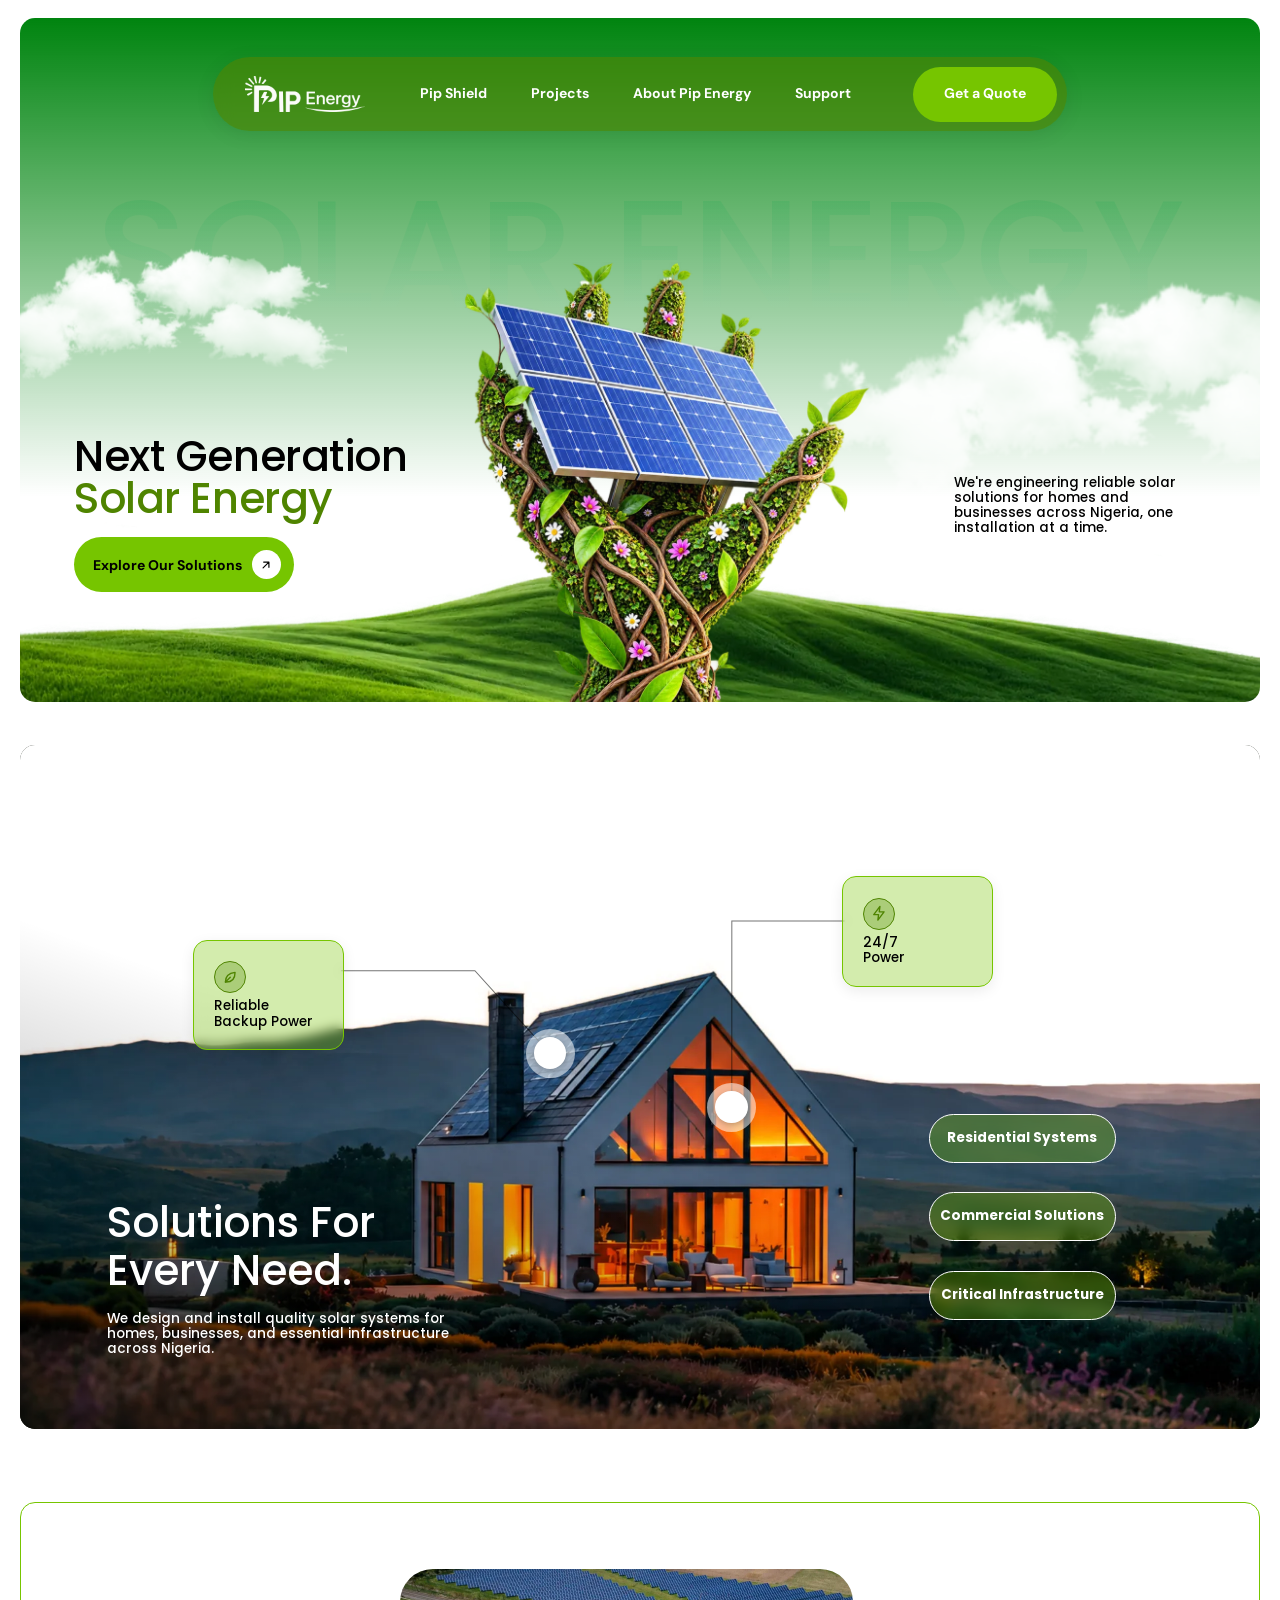
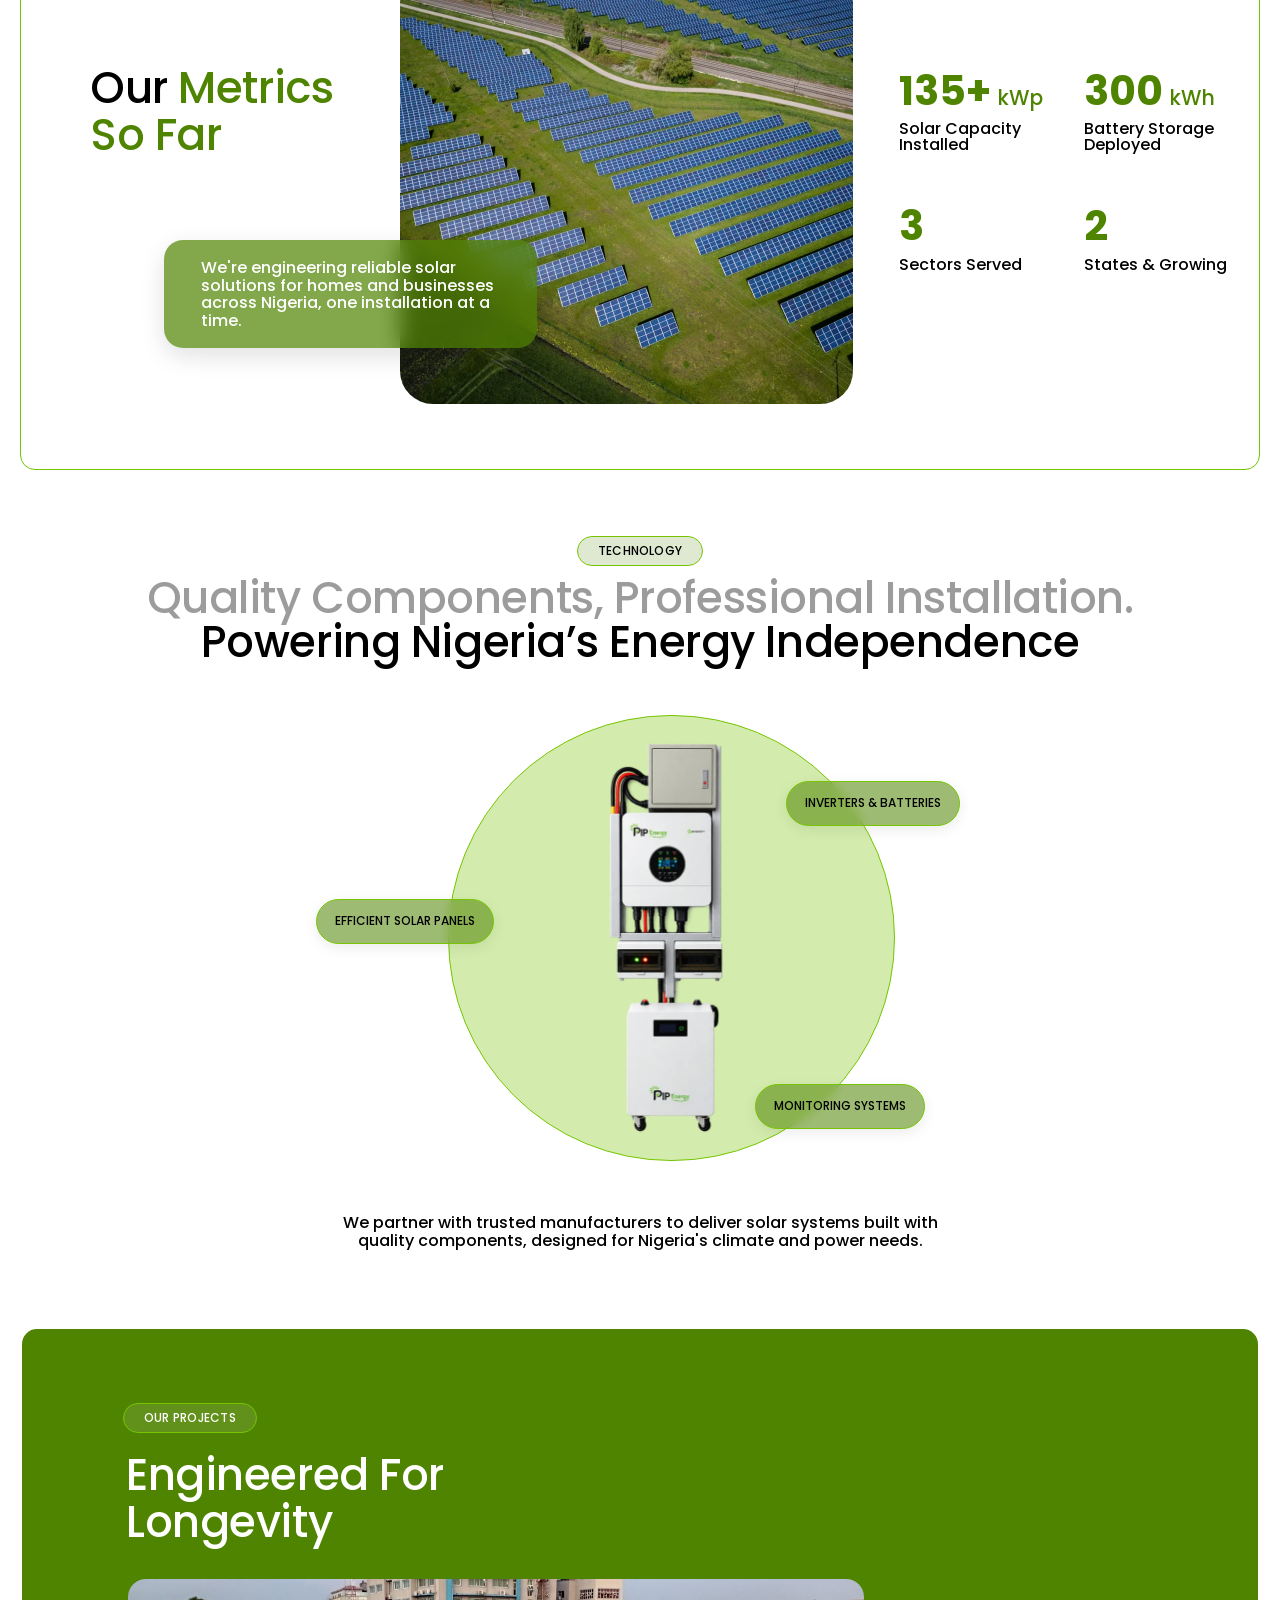
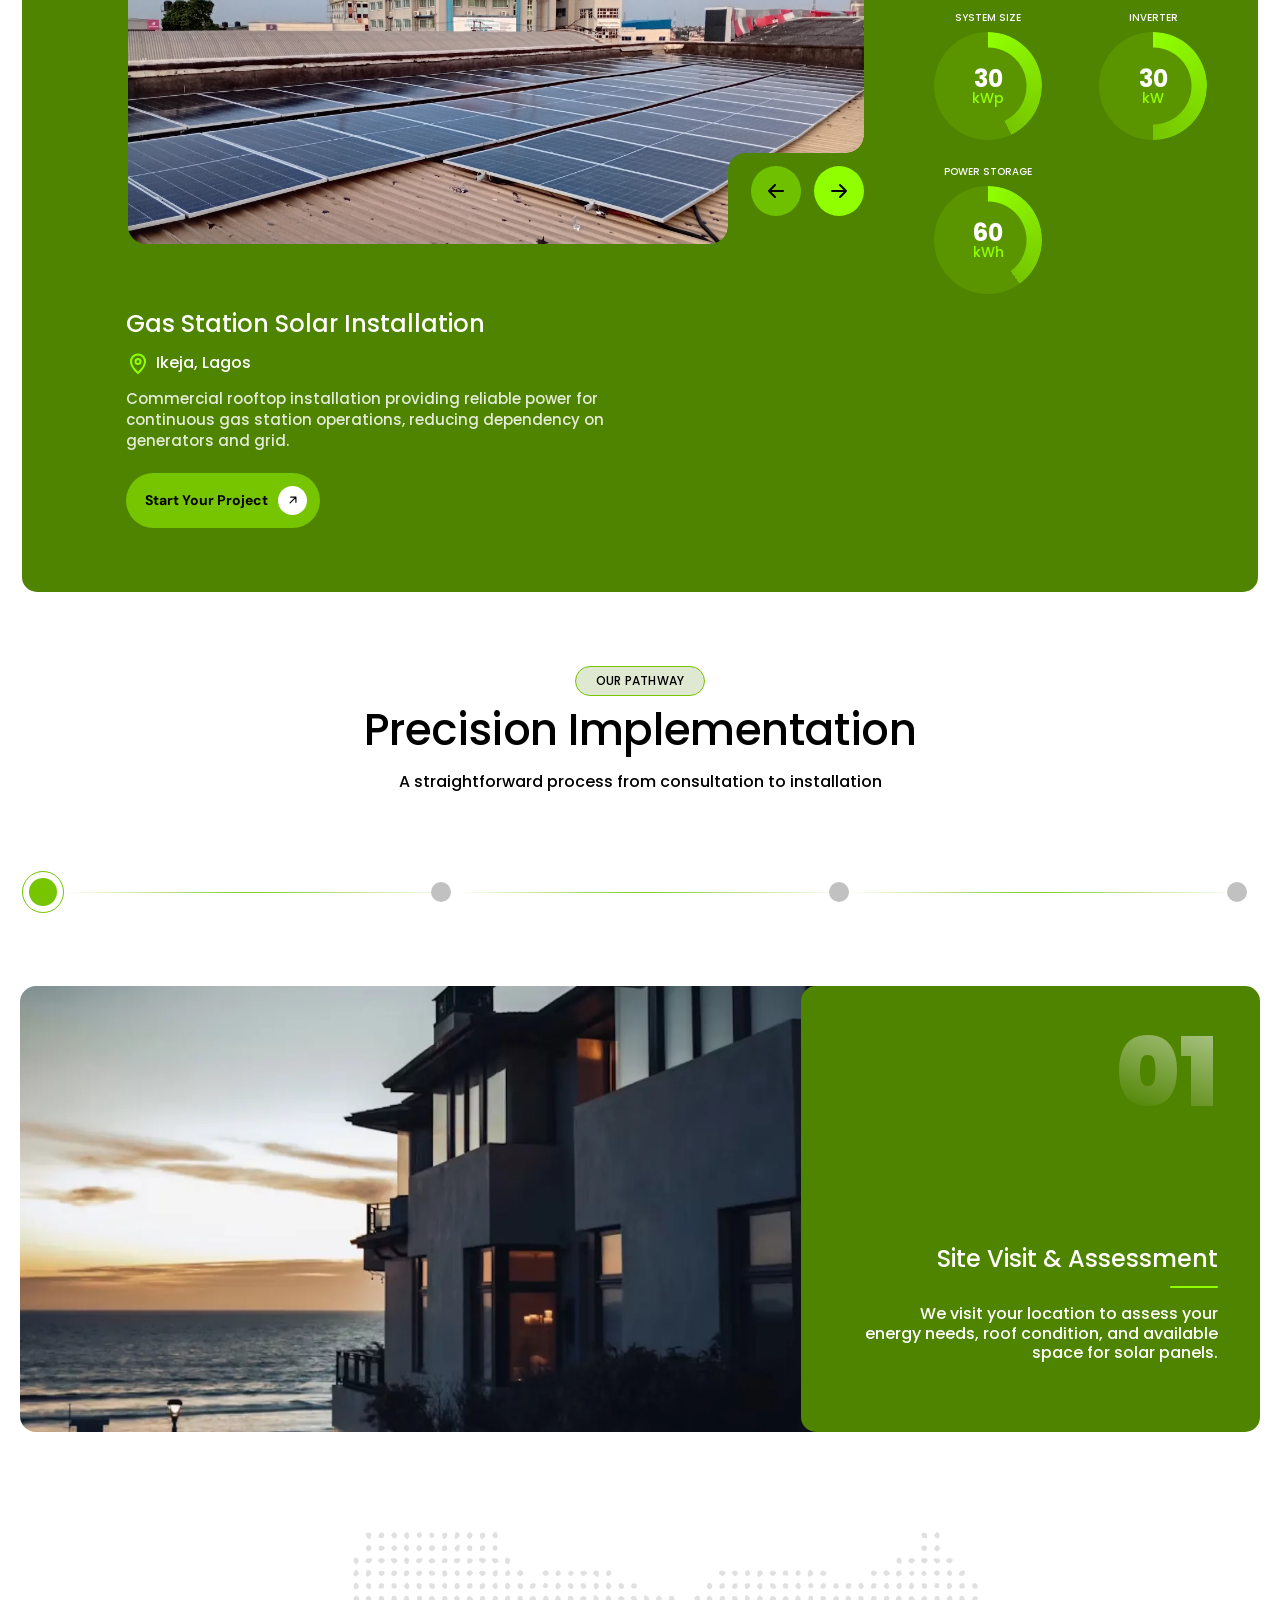
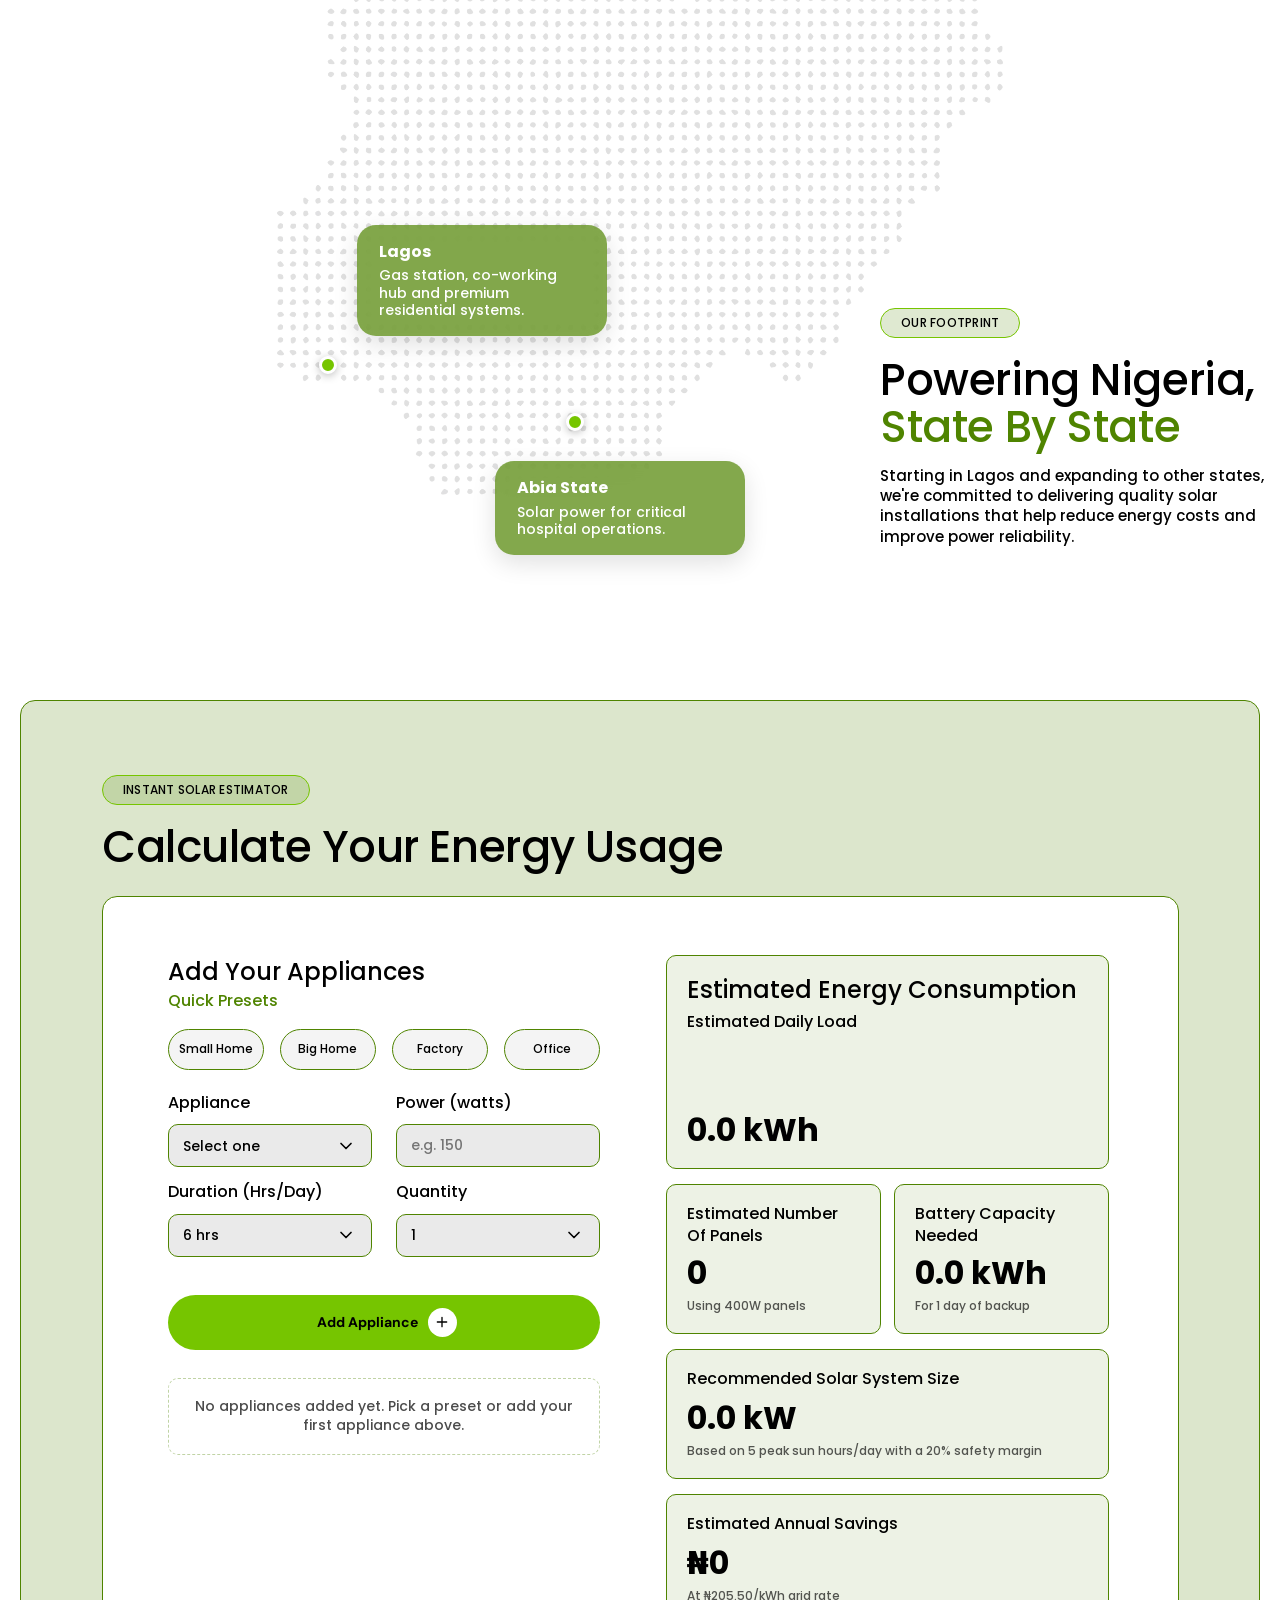
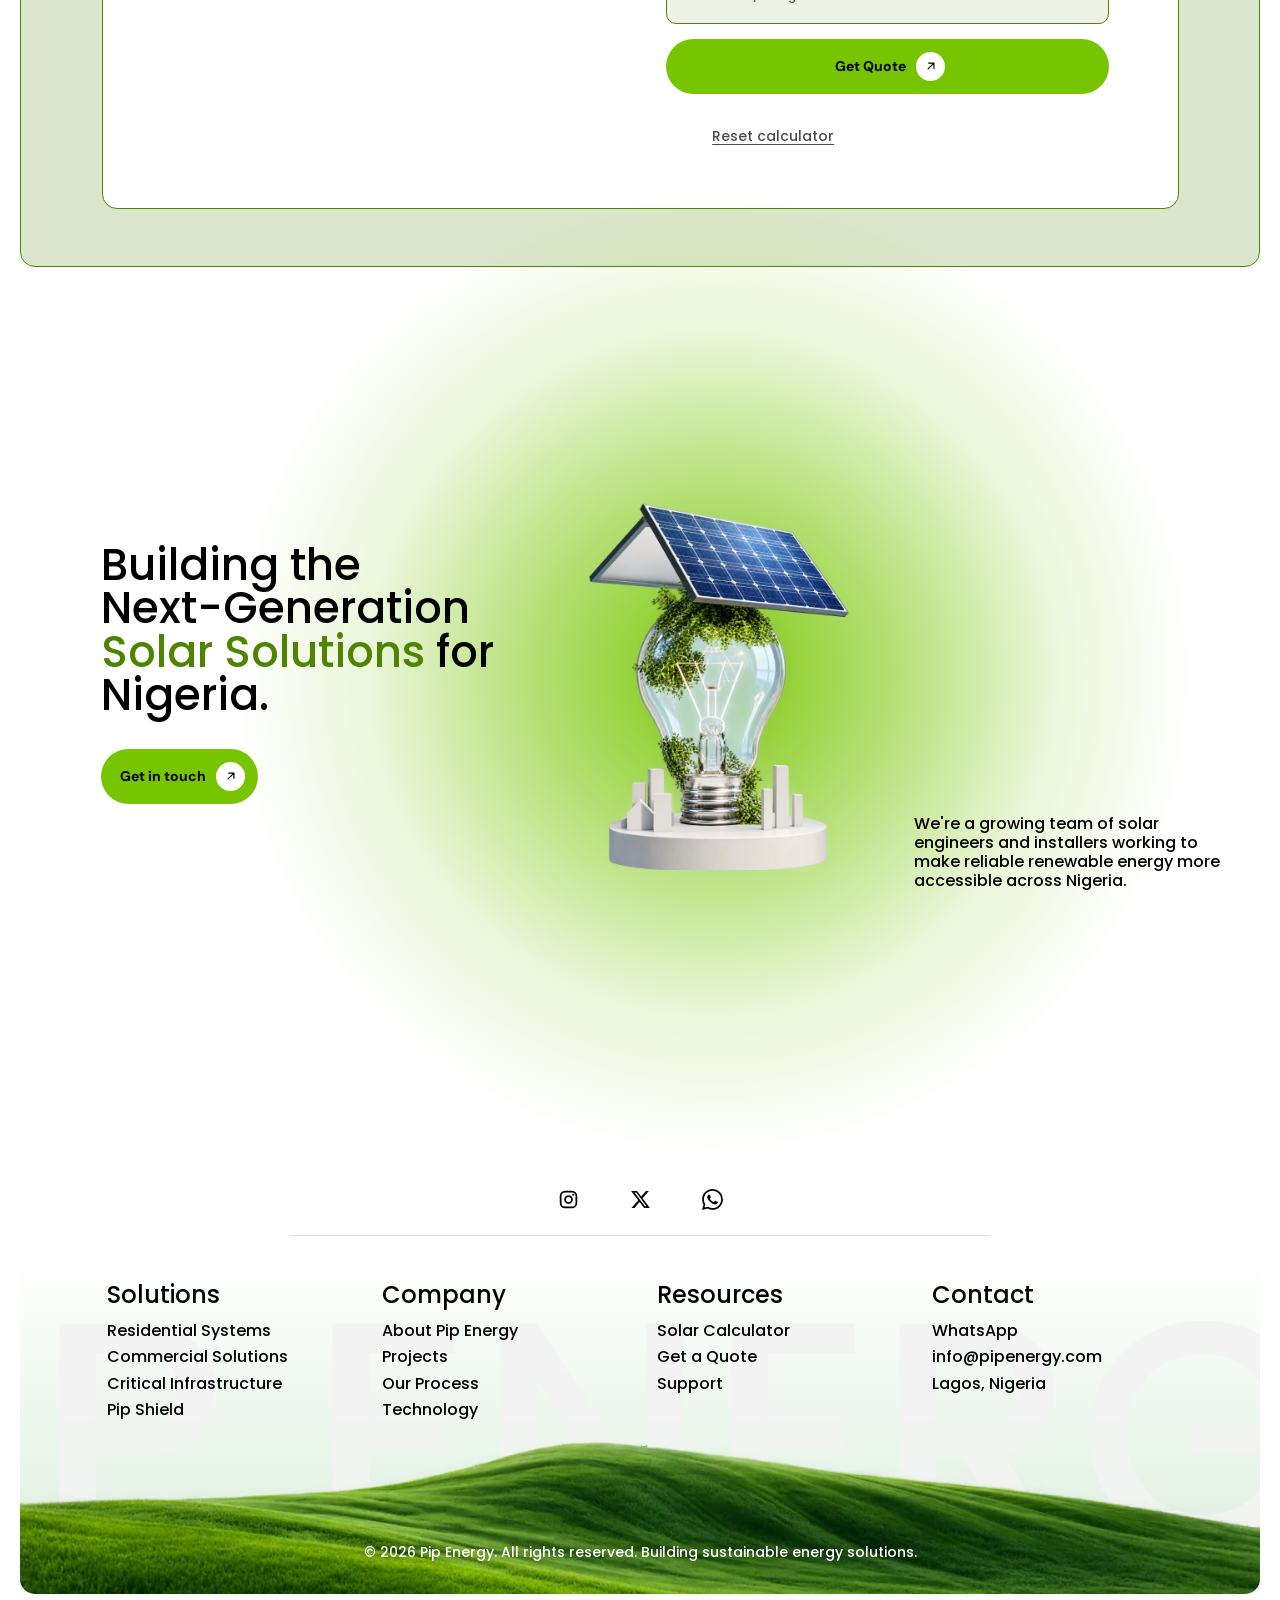
==== commit 99acce35: "Rebuild site to the new Figma design Implements the Pip Energy home page from the Figma file using t" ====
--- a/pip-energy2/index.html
+++ b/pip-energy2/index.html
@@ -2,659 +2,372 @@
 <html lang="en">
 <head>
     <meta charset="UTF-8">
-    <meta name="viewport" content="width=device-width, initial-scale=1.0, maximum-scale=5.0, user-scalable=yes">
-    <meta name="theme-color" content="#4D6329">
-    <meta name="apple-mobile-web-app-capable" content="yes">
-    <meta name="apple-mobile-web-app-status-bar-style" content="black-translucent">
-    <title>Pip Energy - Building Nigeria's Solar Future</title>
-    <meta name="description" content="Premium, reliable, and intelligently designed energy infrastructure for forward-thinking businesses and residences in Nigeria.">
+    <meta name="viewport" content="width=device-width, initial-scale=1.0">
+    <meta name="theme-color" content="#4F8400">
+    <title>Pip Energy - Next Generation Solar Energy for Nigeria</title>
+    <meta name="description" content="Pip Energy designs and installs reliable solar systems for homes, businesses and critical infrastructure across Nigeria. Estimate your energy needs and get a quote.">
+    <link rel="icon" href="logo.jpg">
     <link rel="preconnect" href="https://fonts.googleapis.com">
     <link rel="preconnect" href="https://fonts.gstatic.com" crossorigin>
-    <link href="https://fonts.googleapis.com/css2?family=Inter:wght@300;400;500;600;700&family=Playfair+Display:ital,wght@0,500;0,600;0,700;1,600&family=Raleway:wght@400;500;600&display=swap" rel="stylesheet">
-    <link rel="icon" type="image/png" href="favicon.png">
-    <link rel="apple-touch-icon" href="favicon.png">
+    <link href="https://fonts.googleapis.com/css2?family=DM+Sans:wght@500;700&family=Poppins:wght@300;400;500;700;900&display=swap" rel="stylesheet">
     <link rel="stylesheet" href="styles.css">
 </head>
 <body>
-    <!-- Top Navigation Bar -->
-    <nav class="nav" id="navbar">
-        <div class="nav-container">
-            <a href="#" class="nav-logo" aria-label="Pip Energy Home">
-                <img src="assets/pip-logo.png" alt="Pip Energy" class="logo-img">
+    <!-- Navigation -->
+    <header class="nav" id="navbar">
+        <a href="#top" class="nav-logo" aria-label="Pip Energy home">
+            <img src="assets/design/logo-white.png" alt="Pip Energy" width="120" height="36">
+        </a>
+        <nav class="nav-links" id="navLinks" aria-label="Main">
+            <a href="#pip-shield">Pip Shield</a>
+            <a href="#projects">Projects</a>
+            <a href="#about">About Pip Energy</a>
+            <a href="#contact">Support</a>
+            <a href="#calculator" class="nav-cta">Get a Quote</a>
+        </nav>
+        <button class="nav-toggle" id="navToggle" aria-label="Open menu" aria-expanded="false" aria-controls="navLinks">
+            <span></span><span></span><span></span>
+        </button>
+    </header>
+
+    <main id="top">
+        <!-- Hero -->
+        <section class="hero">
+            <div class="hero-scene">
+                <span class="hero-watermark" aria-hidden="true">SOLAR ENERGY</span>
+                <img class="hero-cloud hero-cloud-left" src="assets/design/cloud.webp" alt="" aria-hidden="true">
+                <img class="hero-cloud hero-cloud-right" src="assets/design/cloud.webp" alt="" aria-hidden="true">
+                <img class="hero-hill" src="assets/design/hero-hill.webp" alt="" aria-hidden="true">
+                <img class="hero-hand" src="assets/design/hero-hand.webp" alt="A hand made of vines and leaves holding up a solar panel">
+                <div class="hero-copy">
+                    <h1 class="hero-title">Next Generation<br><span class="text-green">Solar Energy</span></h1>
+                    <a href="#solutions" class="btn btn-primary">Explore Our Solutions <span class="btn-icon" aria-hidden="true"></span></a>
+                </div>
+                <p class="hero-aside">We're engineering reliable solar solutions for homes and businesses across Nigeria, one installation at a time.</p>
+            </div>
+        </section>
+
+        <!-- Solutions -->
+        <section class="solutions" id="solutions">
+            <div class="solutions-scene">
+                <img class="solutions-bg" src="assets/design/solutions-house.webp" alt="A modern home powered by rooftop solar panels at dusk" loading="lazy">
+                <svg class="solutions-lines" viewBox="0 0 1472 812" preserveAspectRatio="none" aria-hidden="true">
+                    <path d="M381 268 H540 L629 366" />
+                    <path d="M979 209 H845 V430" />
+                </svg>
+                <span class="solutions-dot solutions-dot-1" aria-hidden="true"></span>
+                <span class="solutions-dot solutions-dot-2" aria-hidden="true"></span>
+                <div class="callout callout-1">
+                    <span class="callout-icon" aria-hidden="true">
+                        <svg viewBox="0 0 24 24" fill="none"><path d="M5 19c0-8 5-13 14-14 0 9-5 14-13 14" stroke="currentColor" stroke-width="2" stroke-linecap="round" stroke-linejoin="round"/><path d="M5 19l7-7" stroke="currentColor" stroke-width="2" stroke-linecap="round"/></svg>
+                    </span>
+                    <p>Reliable <br>Backup Power</p>
+                </div>
+                <div class="callout callout-2">
+                    <span class="callout-icon" aria-hidden="true">
+                        <svg viewBox="0 0 24 24" fill="none"><path d="M13 2L4 14h7l-1 8 9-12h-7l1-8z" stroke="currentColor" stroke-width="2" stroke-linejoin="round"/></svg>
+                    </span>
+                    <p>24/7 <br>Power</p>
+                </div>
+                <div class="solutions-copy">
+                    <h2 class="solutions-title">Solutions For<br>Every Need.</h2>
+                    <p class="solutions-desc" id="solutionDesc" aria-live="polite">We design and install quality solar systems for homes, businesses, and essential infrastructure across Nigeria.</p>
+                </div>
+                <div class="solutions-pills" role="group" aria-label="Solution types">
+                    <button class="glass-pill" data-solution="residential">Residential Systems</button>
+                    <button class="glass-pill" data-solution="commercial">Commercial Solutions</button>
+                    <button class="glass-pill" data-solution="critical">Critical Infrastructure</button>
+                </div>
+            </div>
+        </section>
+
+        <!-- Metrics -->
+        <section class="metrics" aria-labelledby="metricsTitle">
+            <div class="metrics-intro">
+                <h2 class="section-heading" id="metricsTitle">Our <span class="text-green">Metrics<br>So Far</span></h2>
+                <div class="glass-note metrics-note">
+                    <p>We're engineering reliable solar solutions for homes and businesses across Nigeria, one installation at a time.</p>
+                </div>
+            </div>
+            <img class="metrics-image" src="assets/design/metrics-farm.webp" alt="Aerial view of rows of solar panels" loading="lazy">
+            <dl class="metrics-grid">
+                <div class="metric">
+                    <dt class="metric-value"><span data-count="135">0</span>+<span class="metric-unit">kWp</span></dt>
+                    <dd>Solar Capacity Installed</dd>
+                </div>
+                <div class="metric">
+                    <dt class="metric-value"><span data-count="300">0</span><span class="metric-unit">kWh</span></dt>
+                    <dd>Battery Storage Deployed</dd>
+                </div>
+                <div class="metric">
+                    <dt class="metric-value"><span data-count="3">0</span></dt>
+                    <dd>Sectors Served</dd>
+                </div>
+                <div class="metric">
+                    <dt class="metric-value"><span data-count="2">0</span></dt>
+                    <dd>States &amp; Growing</dd>
+                </div>
+            </dl>
+        </section>
+
+        <!-- Technology -->
+        <section class="technology" id="technology">
+            <span class="tag">Technology</span>
+            <h2 class="section-heading technology-title"><span class="text-muted">Quality Components, Professional Installation.</span> Powering Nigeria&rsquo;s Energy Independence</h2>
+            <div class="technology-visual">
+                <div class="technology-circle">
+                    <img src="assets/design/tech-inverter.webp" alt="Pip Energy inverter and lithium battery storage unit" loading="lazy">
+                </div>
+                <span class="tech-pill tech-pill-1" title="High-performance panels optimized for Nigerian weather conditions">Efficient Solar Panels</span>
+                <span class="tech-pill tech-pill-2" title="Quality power conversion and storage from trusted brands">Inverters &amp; Batteries</span>
+                <span class="tech-pill tech-pill-3" title="Track your system's performance and energy production">Monitoring Systems</span>
+            </div>
+            <p class="technology-desc">We partner with trusted manufacturers to deliver solar systems built with quality components, designed for Nigeria's climate and power needs.</p>
+        </section>
+
+        <!-- Projects -->
+        <section class="projects" id="projects">
+            <div class="projects-head">
+                <span class="tag tag-light">Our Projects</span>
+                <h2 class="section-heading">Engineered For<br>Longevity</h2>
+            </div>
+            <div class="projects-body">
+                <div class="projects-media">
+                    <div class="projects-frame">
+                        <img id="projectImage" src="assets/project-ikeja-gas-1.jpeg" alt="Gas station solar installation in Ikeja, Lagos">
+                    </div>
+                    <div class="projects-notch">
+                        <button class="round-btn round-btn-ghost" id="projectPrev" aria-label="Previous project">
+                            <svg viewBox="0 0 24 24" fill="none"><path d="M19 12H5M11 18l-6-6 6-6" stroke="currentColor" stroke-width="2" stroke-linecap="round" stroke-linejoin="round"/></svg>
+                        </button>
+                        <button class="round-btn" id="projectNext" aria-label="Next project">
+                            <svg viewBox="0 0 24 24" fill="none"><path d="M5 12h14M13 6l6 6-6 6" stroke="currentColor" stroke-width="2" stroke-linecap="round" stroke-linejoin="round"/></svg>
+                        </button>
+                    </div>
+                </div>
+                <div class="projects-gauges">
+                    <div class="gauge-item">
+                        <span class="gauge-label">System Size</span>
+                        <div class="gauge" data-gauge="size"><div class="gauge-inner"><strong>30</strong><small>kWp</small></div></div>
+                    </div>
+                    <div class="gauge-item">
+                        <span class="gauge-label">Inverter</span>
+                        <div class="gauge" data-gauge="inverter"><div class="gauge-inner"><strong>30</strong><small>kW</small></div></div>
+                    </div>
+                    <div class="gauge-item">
+                        <span class="gauge-label">Power Storage</span>
+                        <div class="gauge" data-gauge="storage"><div class="gauge-inner"><strong>60</strong><small>kWh</small></div></div>
+                    </div>
+                </div>
+            </div>
+            <div class="projects-info" aria-live="polite">
+                <h3 class="project-title" id="projectTitle">Gas Station Solar Installation</h3>
+                <p class="project-location">
+                    <svg viewBox="0 0 24 24" fill="none" aria-hidden="true"><path d="M12 21s-7-6.2-7-11.5A7 7 0 0 1 19 9.5C19 14.8 12 21 12 21z" stroke="currentColor" stroke-width="2"/><circle cx="12" cy="9.5" r="2.5" stroke="currentColor" stroke-width="2"/></svg>
+                    <span id="projectLocation">Ikeja, Lagos</span>
+                </p>
+                <p class="project-desc" id="projectDesc">Commercial rooftop installation providing reliable power for continuous gas station operations, reducing dependency on generators and grid.</p>
+                <a href="#calculator" class="btn btn-primary">Start Your Project <span class="btn-icon" aria-hidden="true"></span></a>
+            </div>
+        </section>
+
+        <!-- Process -->
+        <section class="process" id="process">
+            <div class="section-head-center">
+                <span class="tag">Our Pathway</span>
+                <h2 class="section-heading">Precision Implementation</h2>
+                <p class="section-sub">A straightforward process from consultation to installation</p>
+            </div>
+            <div class="stepper" role="tablist" aria-label="Process steps">
+                <button class="step-dot is-active" role="tab" aria-selected="true" data-step="0" aria-label="Step 1: Site Visit &amp; Assessment"></button>
+                <button class="step-dot" role="tab" aria-selected="false" data-step="1" aria-label="Step 2: Custom System Design"></button>
+                <button class="step-dot" role="tab" aria-selected="false" data-step="2" aria-label="Step 3: Professional Installation"></button>
+                <button class="step-dot" role="tab" aria-selected="false" data-step="3" aria-label="Step 4: Pip Shield Aftercare"></button>
+            </div>
+            <div class="process-card" id="pip-shield">
+                <div class="process-media">
+                    <img id="stepImage" src="assets/design/process-home.webp" alt="A modern home at sunset" loading="lazy">
+                </div>
+                <div class="process-panel" aria-live="polite">
+                    <span class="process-num" id="stepNum">01</span>
+                    <h3 class="process-title" id="stepTitle">Site Visit &amp; Assessment</h3>
+                    <p class="process-desc" id="stepDesc">We visit your location to assess your energy needs, roof condition, and available space for solar panels.</p>
+                </div>
+            </div>
+        </section>
+
+        <!-- Footprint -->
+        <section class="footprint" aria-labelledby="footprintTitle">
+            <div class="footprint-map">
+                <img src="assets/design/map-nigeria.webp" alt="Dotted map of Nigeria" loading="lazy">
+                <span class="map-pin map-pin-lagos" aria-hidden="true"></span>
+                <span class="map-pin map-pin-abia" aria-hidden="true"></span>
+                <div class="glass-note map-note map-note-lagos">
+                    <strong>Lagos</strong>
+                    <p>Gas station, co-working hub and premium residential systems.</p>
+                </div>
+                <div class="glass-note map-note map-note-abia">
+                    <strong>Abia State</strong>
+                    <p>Solar power for critical hospital operations.</p>
+                </div>
+            </div>
+            <div class="footprint-copy">
+                <span class="tag">Our Footprint</span>
+                <h2 class="section-heading" id="footprintTitle">Powering Nigeria,<br><span class="text-green">State By State</span></h2>
+                <p>Starting in Lagos and expanding to other states, we're committed to delivering quality solar installations that help reduce energy costs and improve power reliability.</p>
+            </div>
+        </section>
+
+        <!-- Calculator -->
+        <section class="calculator" id="calculator">
+            <span class="tag">Instant Solar Estimator</span>
+            <h2 class="section-heading">Calculate Your Energy Usage</h2>
+            <div class="calc-card">
+                <div class="calc-inputs">
+                    <h3 class="calc-title">Add Your Appliances</h3>
+                    <p class="calc-sub">Quick Presets</p>
+                    <div class="preset-row" role="group" aria-label="Quick presets">
+                        <button class="preset" data-preset="small">Small Home</button>
+                        <button class="preset" data-preset="large">Big Home</button>
+                        <button class="preset" data-preset="factory">Factory</button>
+                        <button class="preset" data-preset="office">Office</button>
+                    </div>
+                    <form class="calc-form" id="applianceForm" novalidate>
+                        <label class="field">
+                            <span>Appliance</span>
+                            <span class="select-wrap">
+                                <select id="applianceSelect" required>
+                                    <option value="" disabled selected>Select one</option>
+                                </select>
+                            </span>
+                        </label>
+                        <label class="field">
+                            <span>Power (watts)</span>
+                            <input type="number" id="applianceWatts" min="1" inputmode="numeric" placeholder="e.g. 150" required>
+                        </label>
+                        <label class="field">
+                            <span>Duration (Hrs/Day)</span>
+                            <span class="select-wrap">
+                                <select id="applianceHours" required></select>
+                            </span>
+                        </label>
+                        <label class="field">
+                            <span>Quantity</span>
+                            <span class="select-wrap">
+                                <select id="applianceQuantity" required></select>
+                            </span>
+                        </label>
+                        <label class="field field-full" id="customNameField" hidden>
+                            <span>Appliance name</span>
+                            <input type="text" id="applianceName" placeholder="e.g. Borehole pump">
+                        </label>
+                        <p class="form-error" id="formError" role="alert" hidden></p>
+                        <button type="submit" class="btn btn-primary btn-block">Add Appliance <span class="btn-icon btn-icon-plus" aria-hidden="true"></span></button>
+                    </form>
+                    <div class="appliance-list" id="applianceList"></div>
+                </div>
+                <div class="calc-results">
+                    <div class="result result-wide">
+                        <h3 class="result-heading">Estimated Energy Consumption</h3>
+                        <span class="result-label">Estimated Daily Load</span>
+                        <strong class="result-value" id="dailyLoad">0 kWh</strong>
+                    </div>
+                    <div class="result">
+                        <span class="result-label">Estimated Number Of Panels</span>
+                        <strong class="result-value" id="panelCount">0</strong>
+                        <small>Using 400W panels</small>
+                    </div>
+                    <div class="result">
+                        <span class="result-label">Battery Capacity Needed</span>
+                        <strong class="result-value" id="batteryCapacity">0 kWh</strong>
+                        <small>For 1 day of backup</small>
+                    </div>
+                    <div class="result result-wide">
+                        <span class="result-label">Recommended Solar System Size</span>
+                        <strong class="result-value" id="systemSize">0.0 kW</strong>
+                        <small>Based on 5 peak sun hours/day with a 20% safety margin</small>
+                    </div>
+                    <div class="result result-wide">
+                        <span class="result-label">Estimated Annual Savings</span>
+                        <strong class="result-value" id="annualSavings">&#8358;0</strong>
+                        <small>At &#8358;205.50/kWh grid rate</small>
+                    </div>
+                    <a href="https://wa.me/message/6HAYZVMQPK3IP1" target="_blank" rel="noopener" class="btn btn-primary btn-block">Get Quote <span class="btn-icon" aria-hidden="true"></span></a>
+                    <button type="button" class="btn-text" id="resetCalculator">Reset calculator</button>
+                </div>
+            </div>
+        </section>
+
+        <!-- About / CTA -->
+        <section class="cta" id="about">
+            <div class="cta-copy">
+                <h2 class="cta-title">Building the<br>Next-Generation<br><span class="text-green">Solar Solutions</span> for Nigeria.</h2>
+                <a href="https://wa.me/message/6HAYZVMQPK3IP1" target="_blank" rel="noopener" class="btn btn-primary" id="contact">Get in touch <span class="btn-icon" aria-hidden="true"></span></a>
+            </div>
+            <div class="cta-visual">
+                <span class="cta-glow" aria-hidden="true"></span>
+                <img src="assets/design/cta-bulb.webp" alt="Light bulb with a solar panel roof and plants growing inside" loading="lazy">
+            </div>
+            <p class="cta-aside">We're a growing team of solar engineers and installers working to make reliable renewable energy more accessible across Nigeria.</p>
+        </section>
+    </main>
+
+    <!-- Footer -->
+    <footer class="footer">
+        <div class="footer-social">
+            <a href="https://www.instagram.com/pip_energy?igsh=d3hvb3B1cmFubnk1" target="_blank" rel="noopener" aria-label="Instagram">
+                <svg viewBox="0 0 24 24" fill="none"><rect x="3" y="3" width="18" height="18" rx="5" stroke="currentColor" stroke-width="2"/><circle cx="12" cy="12" r="4" stroke="currentColor" stroke-width="2"/><circle cx="17.5" cy="6.5" r="1.2" fill="currentColor"/></svg>
             </a>
-            <div class="nav-links" id="navLinks">
-                <a href="#solutions" class="nav-link">Solutions</a>
-                <a href="#technology" class="nav-link">Technology</a>
-                <a href="#shield" class="nav-link">Pip Shield</a>
-                <a href="#projects" class="nav-link">Projects</a>
-                <a href="#calculator" class="nav-link">Calculator</a>
-                <a href="#about" class="nav-link">About</a>
-                <a href="#contact" class="btn btn-nav-contact">Contact Us</a>
-            </div>
-            <button class="nav-mobile-toggle" id="mobileToggle" aria-label="Toggle navigation">
-                <span></span>
-                <span></span>
-                <span></span>
-            </button>
+            <a href="https://x.com/pipenergy?s=11" target="_blank" rel="noopener" aria-label="X (Twitter)">
+                <svg viewBox="0 0 24 24"><path d="M18.244 2.25h3.308l-7.227 8.26 8.502 11.24H16.17l-5.214-6.817L4.99 21.75H1.68l7.73-8.835L1.254 2.25H8.08l4.713 6.231zm-1.161 17.52h1.833L7.084 4.126H5.117z" fill="currentColor"/></svg>
+            </a>
+            <a href="https://wa.me/message/6HAYZVMQPK3IP1" target="_blank" rel="noopener" aria-label="WhatsApp">
+                <svg viewBox="0 0 24 24"><path d="M17.472 14.382c-.297-.149-1.758-.867-2.03-.967-.273-.099-.471-.148-.67.15-.197.297-.767.966-.94 1.164-.173.199-.347.223-.644.075-.297-.15-1.255-.463-2.39-1.475-.883-.788-1.48-1.761-1.653-2.059-.173-.297-.018-.458.13-.606.134-.133.298-.347.446-.52.149-.174.198-.298.298-.497.099-.198.05-.371-.025-.52-.075-.149-.669-1.612-.916-2.207-.242-.579-.487-.5-.669-.51-.173-.008-.371-.01-.57-.01-.198 0-.52.074-.792.372-.272.297-1.04 1.016-1.04 2.479 0 1.462 1.065 2.875 1.213 3.074.149.198 2.096 3.2 5.077 4.487.709.306 1.262.489 1.694.625.712.227 1.36.195 1.871.118.571-.085 1.758-.719 2.006-1.413.248-.694.248-1.289.173-1.413-.074-.124-.272-.198-.57-.347m-5.421 7.403h-.004a9.87 9.87 0 01-5.031-1.378l-.361-.214-3.741.982.998-3.648-.235-.374a9.86 9.86 0 01-1.51-5.26c.001-5.45 4.436-9.884 9.888-9.884 2.64 0 5.122 1.03 6.988 2.898a9.825 9.825 0 012.893 6.994c-.003 5.45-4.437 9.884-9.885 9.884m8.413-18.297A11.815 11.815 0 0012.05 0C5.495 0 .16 5.335.157 11.892c0 2.096.547 4.142 1.588 5.945L.057 24l6.305-1.654a11.882 11.882 0 005.683 1.448h.005c6.554 0 11.89-5.335 11.893-11.893a11.821 11.821 0 00-3.48-8.413Z" fill="currentColor"/></svg>
+            </a>
         </div>
-    </nav>
-
-    <!-- 1. Hero Section -->
-    <header class="hero" id="hero">
-        <div class="hero-bg-container">
-            <img src="assets/hero-bg.png" alt="Solar Energy System" class="hero-bg-image">
-            <div class="hero-gradient-overlay"></div>
+        <div class="footer-links">
+            <div class="footer-col">
+                <h4>Solutions</h4>
+                <ul>
+                    <li><a href="#solutions" data-solution-link="residential">Residential Systems</a></li>
+                    <li><a href="#solutions" data-solution-link="commercial">Commercial Solutions</a></li>
+                    <li><a href="#solutions" data-solution-link="critical">Critical Infrastructure</a></li>
+                    <li><a href="#pip-shield">Pip Shield</a></li>
+                </ul>
+            </div>
+            <div class="footer-col">
+                <h4>Company</h4>
+                <ul>
+                    <li><a href="#about">About Pip Energy</a></li>
+                    <li><a href="#projects">Projects</a></li>
+                    <li><a href="#process">Our Process</a></li>
+                    <li><a href="#technology">Technology</a></li>
+                </ul>
+            </div>
+            <div class="footer-col">
+                <h4>Resources</h4>
+                <ul>
+                    <li><a href="#calculator">Solar Calculator</a></li>
+                    <li><a href="#calculator">Get a Quote</a></li>
+                    <li><a href="#contact">Support</a></li>
+                </ul>
+            </div>
+            <div class="footer-col">
+                <h4>Contact</h4>
+                <ul>
+                    <li><a href="https://wa.me/message/6HAYZVMQPK3IP1" target="_blank" rel="noopener">WhatsApp</a></li>
+                    <li><a href="mailto:info@pipenergy.com">info@pipenergy.com</a></li>
+                    <li>Lagos, Nigeria</li>
+                </ul>
+            </div>
         </div>
-        
-        <div class="hero-container">
-            <div class="hero-content">
-                <h1 class="hero-heading">
-                    Building Nigeria's <br>
-                    <span class="hero-heading-accent">Solar Future</span>
-                </h1>
-                <p class="hero-subtitle">
-                    Premium, reliable, and intelligently designed energy infrastructure for forward-thinking businesses and residences.
-                </p>
-                <div class="hero-actions">
-                    <a href="#solutions" class="btn btn-hero-explore">Explore Solutions</a>
-                </div>
-            </div>
-        </div>
-
-        <a href="#solutions" class="hero-scroll-indicator" aria-label="Scroll to explore">
-            <div class="mouse-icon">
-                <div class="mouse-wheel"></div>
-            </div>
-            <span class="scroll-text">SCROLL TO EXPLORE</span>
-        </a>
-    </header>
-
-    <!-- 2. Solutions Section -->
-    <section class="solutions-section" id="solutions">
-        <div class="section-container">
-            <div class="section-header text-center">
-                <span class="badge-label">SOLUTIONS</span>
-                <h2 class="section-title">Solar Solutions For Every Business</h2>
-            </div>
-
-            <div class="solutions-grid">
-                <!-- Retail & Hospitality -->
-                <div class="solution-card">
-                    <div class="solution-image-wrap">
-                        <img src="assets/sol-retail.png" alt="Retail & Hospitality Solar Solutions" class="solution-card-img">
-                    </div>
-                    <div class="solution-card-body">
-                        <h3 class="solution-card-title">Retail & Hospitality</h3>
-                        <span class="solution-card-tag">Pip Business • 15-30kWp</span>
-                        <p class="solution-card-desc">
-                            Ensure uninterrupted customer experiences with reliable power for lighting, POS, and essential cooling.
-                        </p>
-                        <a href="#calculator" class="solution-link" data-preset="retail">
-                            <span>Learn more</span>
-                            <svg width="14" height="14" viewBox="0 0 14 14" fill="none" class="link-arrow">
-                                <path d="M1 7H13M13 7L7 1M13 7L7 13" stroke="currentColor" stroke-width="2" stroke-linecap="round" stroke-linejoin="round"/>
-                            </svg>
-                        </a>
-                    </div>
-                </div>
-
-                <!-- HNI Prestige -->
-                <div class="solution-card">
-                    <div class="solution-image-wrap">
-                        <img src="assets/sol-hni.png" alt="HNI Prestige Luxury Residences" class="solution-card-img">
-                    </div>
-                    <div class="solution-card-body">
-                        <h3 class="solution-card-title">HNI Prestige</h3>
-                        <span class="solution-card-tag">Premium Properties</span>
-                        <p class="solution-card-desc">
-                            Aesthetically integrated, high-capacity solar solutions for luxury residences demanding flawless energy.
-                        </p>
-                        <a href="#calculator" class="solution-link" data-preset="residential">
-                            <span>Learn more</span>
-                            <svg width="14" height="14" viewBox="0 0 14 14" fill="none" class="link-arrow">
-                                <path d="M1 7H13M13 7L7 1M13 7L7 13" stroke="currentColor" stroke-width="2" stroke-linecap="round" stroke-linejoin="round"/>
-                            </svg>
-                        </a>
-                    </div>
-                </div>
-
-                <!-- Healthcare -->
-                <div class="solution-card">
-                    <div class="solution-image-wrap">
-                        <img src="assets/sol-health.png" alt="Healthcare Solar Solutions" class="solution-card-img">
-                    </div>
-                    <div class="solution-card-body">
-                        <h3 class="solution-card-title">Healthcare</h3>
-                        <span class="solution-card-tag">Clinics & Labs • 20-50kWp</span>
-                        <p class="solution-card-desc">
-                            Critical power reliability for sensitive medical equipment, cold storage, and 24/7 patient care facilities.
-                        </p>
-                        <a href="#calculator" class="solution-link" data-preset="clinic">
-                            <span>Learn more</span>
-                            <svg width="14" height="14" viewBox="0 0 14 14" fill="none" class="link-arrow">
-                                <path d="M1 7H13M13 7L7 1M13 7L7 13" stroke="currentColor" stroke-width="2" stroke-linecap="round" stroke-linejoin="round"/>
-                            </svg>
-                        </a>
-                    </div>
-                </div>
-
-                <!-- Industrial & Manufacturing -->
-                <div class="solution-card">
-                    <div class="solution-image-wrap">
-                        <img src="assets/sol-industrial.png" alt="Industrial & Manufacturing Solar Arrays" class="solution-card-img">
-                    </div>
-                    <div class="solution-card-body">
-                        <h3 class="solution-card-title">Industrial & Manufacturing</h3>
-                        <span class="solution-card-tag">Heavy Duty • 50-200kWp</span>
-                        <p class="solution-card-desc">
-                            Robust energy infrastructure designed to handle heavy loads, reducing operational costs significantly.
-                        </p>
-                        <a href="#calculator" class="solution-link" data-preset="factory">
-                            <span>Learn more</span>
-                            <svg width="14" height="14" viewBox="0 0 14 14" fill="none" class="link-arrow">
-                                <path d="M1 7H13M13 7L7 1M13 7L7 13" stroke="currentColor" stroke-width="2" stroke-linecap="round" stroke-linejoin="round"/>
-                            </svg>
-                        </a>
-                    </div>
-                </div>
-            </div>
-        </div>
-    </section>
-
-    <!-- 3. Technology Section -->
-    <section class="technology-section" id="technology">
-        <div class="section-container">
-            <div class="section-header text-center">
-                <h2 class="section-title text-dark">Premium Components</h2>
-                <p class="section-subtitle">
-                    We only use top-tier, globally recognized brands to ensure your system performs flawlessly for decades.
-                </p>
-            </div>
-
-            <div class="tech-cards-grid">
-                <!-- Tier 1 Panels -->
-                <div class="tech-card">
-                    <div class="tech-icon-container">
-                        <svg width="32" height="32" viewBox="0 0 32 32" fill="none">
-                            <rect x="3" y="5" width="26" height="22" rx="3" stroke="#748C4D" stroke-width="2.5"/>
-                            <line x1="3" y1="16" x2="29" y2="16" stroke="#748C4D" stroke-width="2"/>
-                            <line x1="16" y1="5" x2="16" y2="27" stroke="#748C4D" stroke-width="2"/>
-                        </svg>
-                    </div>
-                    <h4 class="tech-card-title">Tier 1 Panels</h4>
-                    <p class="tech-card-desc">
-                        High-efficiency modules designed to perform even in low light conditions.
-                    </p>
-                </div>
-
-                <!-- Lithium Storage -->
-                <div class="tech-card">
-                    <div class="tech-icon-container">
-                        <svg width="32" height="32" viewBox="0 0 32 32" fill="none">
-                            <rect x="8" y="7" width="16" height="20" rx="3" stroke="#748C4D" stroke-width="2.5"/>
-                            <path d="M13 3H19V7H13V3Z" fill="#748C4D"/>
-                            <path d="M16 11V17M13 14H19" stroke="#748C4D" stroke-width="2" stroke-linecap="round"/>
-                        </svg>
-                    </div>
-                    <h4 class="tech-card-title">Lithium Storage</h4>
-                    <p class="tech-card-desc">
-                        Safe, long-lasting batteries with deep depth of discharge capabilities.
-                    </p>
-                </div>
-
-                <!-- Smart Inverters -->
-                <div class="tech-card">
-                    <div class="tech-icon-container">
-                        <svg width="32" height="32" viewBox="0 0 32 32" fill="none">
-                            <rect x="4" y="6" width="24" height="20" rx="3" stroke="#748C4D" stroke-width="2.5"/>
-                            <path d="M10 16C12 11 14 21 16 16C18 11 20 21 22 16" stroke="#748C4D" stroke-width="2.5" stroke-linecap="round" stroke-linejoin="round"/>
-                        </svg>
-                    </div>
-                    <h4 class="tech-card-title">Smart Inverters</h4>
-                    <p class="tech-card-desc">
-                        Intelligent power management for seamless transition during grid failures.
-                    </p>
-                </div>
-
-                <!-- 24/7 Monitoring -->
-                <div class="tech-card">
-                    <div class="tech-icon-container">
-                        <svg width="32" height="32" viewBox="0 0 32 32" fill="none">
-                            <circle cx="16" cy="16" r="11" stroke="#748C4D" stroke-width="2.5"/>
-                            <path d="M16 9V16L21 19" stroke="#748C4D" stroke-width="2.5" stroke-linecap="round"/>
-                        </svg>
-                    </div>
-                    <h4 class="tech-card-title">24/7 Monitoring</h4>
-                    <p class="tech-card-desc">
-                        Real-time app access to track your generation, consumption, and battery health.
-                    </p>
-                </div>
-            </div>
-        </div>
-    </section>
-
-    <!-- 4. Partners / Backed By Marquee -->
-    <section class="partners-section">
-        <div class="partners-header text-center">
-            <span class="partners-label">BACKED BY TRUSTED NAMES</span>
-        </div>
-        <div class="marquee-track-container">
-            <div class="marquee-track">
-                <!-- Group 1 -->
-                <div class="marquee-item">
-                    <svg height="36" viewBox="0 0 120 36" fill="none"><text x="10" y="26" font-family="Inter, sans-serif" font-size="22" font-weight="700" fill="#75796B">ZOHO</text></svg>
-                </div>
-                <div class="marquee-item">
-                    <svg height="36" viewBox="0 0 120 36" fill="none"><text x="10" y="26" font-family="Inter, sans-serif" font-size="22" font-weight="700" fill="#75796B">brevo</text></svg>
-                </div>
-                <div class="marquee-item">
-                    <svg height="36" viewBox="0 0 130 36" fill="none"><text x="10" y="26" font-family="Inter, sans-serif" font-size="22" font-weight="700" fill="#75796B">apollo.io</text></svg>
-                </div>
-                <div class="marquee-item">
-                    <svg height="36" viewBox="0 0 120 36" fill="none"><text x="10" y="26" font-family="Inter, sans-serif" font-size="22" font-weight="700" fill="#75796B">Google</text></svg>
-                </div>
-                
-                <!-- Group 2 (Duplicate for infinite scroll) -->
-                <div class="marquee-item">
-                    <svg height="36" viewBox="0 0 120 36" fill="none"><text x="10" y="26" font-family="Inter, sans-serif" font-size="22" font-weight="700" fill="#75796B">ZOHO</text></svg>
-                </div>
-                <div class="marquee-item">
-                    <svg height="36" viewBox="0 0 120 36" fill="none"><text x="10" y="26" font-family="Inter, sans-serif" font-size="22" font-weight="700" fill="#75796B">brevo</text></svg>
-                </div>
-                <div class="marquee-item">
-                    <svg height="36" viewBox="0 0 130 36" fill="none"><text x="10" y="26" font-family="Inter, sans-serif" font-size="22" font-weight="700" fill="#75796B">apollo.io</text></svg>
-                </div>
-                <div class="marquee-item">
-                    <svg height="36" viewBox="0 0 120 36" fill="none"><text x="10" y="26" font-family="Inter, sans-serif" font-size="22" font-weight="700" fill="#75796B">Google</text></svg>
-                </div>
-
-                <!-- Group 3 (Duplicate for smooth wrap) -->
-                <div class="marquee-item">
-                    <svg height="36" viewBox="0 0 120 36" fill="none"><text x="10" y="26" font-family="Inter, sans-serif" font-size="22" font-weight="700" fill="#75796B">ZOHO</text></svg>
-                </div>
-                <div class="marquee-item">
-                    <svg height="36" viewBox="0 0 120 36" fill="none"><text x="10" y="26" font-family="Inter, sans-serif" font-size="22" font-weight="700" fill="#75796B">brevo</text></svg>
-                </div>
-                <div class="marquee-item">
-                    <svg height="36" viewBox="0 0 130 36" fill="none"><text x="10" y="26" font-family="Inter, sans-serif" font-size="22" font-weight="700" fill="#75796B">apollo.io</text></svg>
-                </div>
-                <div class="marquee-item">
-                    <svg height="36" viewBox="0 0 120 36" fill="none"><text x="10" y="26" font-family="Inter, sans-serif" font-size="22" font-weight="700" fill="#75796B">Google</text></svg>
-                </div>
-            </div>
-        </div>
-    </section>
-
-    <!-- 5. Recent Installations / Projects -->
-    <section class="projects-section" id="projects">
-        <div class="section-container">
-            <div class="projects-header">
-                <div>
-                    <h2 class="section-title text-dark">Recent Installations</h2>
-                    <p class="section-subtitle">See how we are transforming energy independence across Nigeria.</p>
-                </div>
-                <a href="#contact" class="projects-view-all">
-                    <span>View All</span>
-                    <svg width="18" height="18" viewBox="0 0 18 18" fill="none">
-                        <path d="M3 9H15M15 9L9 3M15 9L9 15" stroke="currentColor" stroke-width="2" stroke-linecap="round" stroke-linejoin="round"/>
-                    </svg>
-                </a>
-            </div>
-
-            <div class="projects-grid">
-                <!-- Lekki Phase 1 -->
-                <div class="project-showcase-card">
-                    <img src="assets/proj-lekki.png" alt="Lekki Phase 1 Residence" class="project-img">
-                    <div class="project-overlay">
-                        <h3 class="project-name">Lekki Phase 1 Residence</h3>
-                        <p class="project-spec">15kW System with 20kWh Storage</p>
-                    </div>
-                </div>
-
-                <!-- Victoria Island Corporate HQ -->
-                <div class="project-showcase-card">
-                    <img src="assets/proj-vi.png" alt="Victoria Island Corporate HQ" class="project-img">
-                    <div class="project-overlay">
-                        <h3 class="project-name">Victoria Island Corporate HQ</h3>
-                        <p class="project-spec">50kW Commercial Array</p>
-                    </div>
-                </div>
-            </div>
-        </div>
-    </section>
-
-    <!-- 6. Process Section -->
-    <section class="process-section" id="process">
-        <div class="section-container">
-            <div class="section-header text-center">
-                <h2 class="section-title text-dark">Our Simple Process</h2>
-                <p class="section-subtitle">From initial consultation to turning on the lights, we handle everything.</p>
-            </div>
-
-            <div class="process-steps-grid">
-                <!-- Step 1 -->
-                <div class="process-step-item">
-                    <div class="process-badge-circle">
-                        <svg width="30" height="30" viewBox="0 0 30 30" fill="none">
-                            <path d="M5 22V8C5 6.34315 6.34315 5 8 5H22C23.6569 5 25 6.34315 25 8V18C25 19.6569 23.6569 21 22 21H10L5 25V22Z" stroke="#748C4D" stroke-width="2.5" stroke-linecap="round" stroke-linejoin="round"/>
-                        </svg>
-                    </div>
-                    <h4 class="process-step-title">1. Consultation</h4>
-                    <p class="process-step-desc">We assess your energy needs and site feasibility.</p>
-                </div>
-
-                <!-- Step 2 -->
-                <div class="process-step-item">
-                    <div class="process-badge-circle">
-                        <svg width="30" height="30" viewBox="0 0 30 30" fill="none">
-                            <rect x="5" y="5" width="20" height="20" rx="3" stroke="#748C4D" stroke-width="2.5"/>
-                            <path d="M5 12H25M12 5V25" stroke="#748C4D" stroke-width="2"/>
-                        </svg>
-                    </div>
-                    <h4 class="process-step-title">2. Custom Design</h4>
-                    <p class="process-step-desc">Our technical team creates a tailored system layout.</p>
-                </div>
-
-                <!-- Step 3 -->
-                <div class="process-step-item">
-                    <div class="process-badge-circle">
-                        <svg width="30" height="30" viewBox="0 0 30 30" fill="none">
-                            <path d="M19 6L24 11L11 24H6V19L19 6Z" stroke="#748C4D" stroke-width="2.5" stroke-linecap="round" stroke-linejoin="round"/>
-                        </svg>
-                    </div>
-                    <h4 class="process-step-title">3. Installation</h4>
-                    <p class="process-step-desc">Professionally installed by our certified technicians.</p>
-                </div>
-
-                <!-- Step 4 -->
-                <div class="process-step-item">
-                    <div class="process-badge-circle">
-                        <svg width="30" height="30" viewBox="0 0 30 30" fill="none">
-                            <path d="M15 4V8M15 22V26M4 15H8M22 15H26M8.2 8.2L11 11M19 19L21.8 21.8M8.2 21.8L11 19M19 11L21.8 8.2" stroke="#748C4D" stroke-width="2.5" stroke-linecap="round"/>
-                        </svg>
-                    </div>
-                    <h4 class="process-step-title">4. Support</h4>
-                    <p class="process-step-desc">Ongoing maintenance and 24/7 monitoring.</p>
-                </div>
-            </div>
-        </div>
-    </section>
-
-    <!-- 7. Load Calculator Section -->
-    <section class="calculator-section" id="calculator">
-        <div class="section-container">
-            <div class="section-header">
-                <span class="badge-label">LOAD CALCULATOR</span>
-                <h2 class="section-title">Calculate Your Business Energy Needs</h2>
-            </div>
-
-            <div class="calculator-layout-grid">
-                <!-- Left: Appliance Form & Presets -->
-                <div class="calc-form-container">
-                    <h3 class="calc-form-title">Add Your Appliances</h3>
-
-                    <!-- Quick Presets -->
-                    <div class="calc-presets-wrap">
-                        <label class="calc-field-label">Quick Presets</label>
-                        <div class="presets-buttons-row">
-                            <button type="button" class="btn-preset active" data-preset="retail">Retail Store</button>
-                            <button type="button" class="btn-preset" data-preset="restaurant">Restaurant</button>
-                            <button type="button" class="btn-preset" data-preset="clinic">Clinic</button>
-                            <button type="button" class="btn-preset" data-preset="factory">Small Factory</button>
-                        </div>
-                    </div>
-
-                    <!-- Add Appliance Row -->
-                    <div class="calc-add-row">
-                        <div class="calc-input-group flex-2">
-                            <label for="applianceSelect" class="calc-field-label">Appliance</label>
-                            <select id="applianceSelect" class="calc-select">
-                                <option value="ac15" data-watts="1200" data-hours="8">Air Conditioner (1.5 HP)</option>
-                                <option value="ac20" data-watts="1800" data-hours="8">Air Conditioner (2.0 HP)</option>
-                                <option value="freezer" data-watts="350" data-hours="24">Industrial Freezers / Chillers</option>
-                                <option value="fridge" data-watts="180" data-hours="24">Standard Refrigerator</option>
-                                <option value="lights" data-watts="15" data-hours="10">Commercial Lighting (Per Bulb)</option>
-                                <option value="pos" data-watts="120" data-hours="12">POS & Desktop Computer</option>
-                                <option value="pump" data-watts="750" data-hours="3">Water Pump (1 HP)</option>
-                                <option value="custom" data-watts="500" data-hours="6">Custom Equipment</option>
-                            </select>
-                        </div>
-
-                        <div class="calc-input-group flex-1">
-                            <label for="applianceQty" class="calc-field-label">Quantity</label>
-                            <input type="number" id="applianceQty" class="calc-input" value="1" min="1" max="100">
-                        </div>
-
-                        <div class="calc-input-group flex-1">
-                            <label for="applianceHours" class="calc-field-label">Hours/Day</label>
-                            <input type="number" id="applianceHours" class="calc-input" value="8" min="1" max="24">
-                        </div>
-
-                        <button type="button" id="btnAddAppliance" class="btn btn-calc-add">Add</button>
-                    </div>
-
-                    <!-- Added Items List -->
-                    <div class="added-appliances-list" id="addedAppliancesList">
-                        <!-- Populated dynamically by script.js -->
-                    </div>
-                </div>
-
-                <!-- Right: Energy Profile Card -->
-                <div class="calc-profile-card">
-                    <div class="calc-profile-top">
-                        <h3 class="profile-card-title">Your Energy Profile</h3>
-
-                        <div class="profile-stat-box">
-                            <span class="profile-stat-label">ESTIMATED DAILY LOAD</span>
-                            <div class="profile-stat-value-group">
-                                <span class="profile-stat-number" id="profileDailyLoad">45</span>
-                                <span class="profile-stat-unit">kWh</span>
-                            </div>
-                        </div>
-
-                        <div class="profile-spec-row">
-                            <span class="profile-stat-label">RECOMMENDED SYSTEM SIZE</span>
-                            <h4 class="profile-spec-heading" id="profileSystemSize">15 kWp Solar + 20 kWh Battery</h4>
-                        </div>
-
-                        <div class="profile-spec-row">
-                            <span class="profile-stat-label">ESTIMATED ANNUAL SAVINGS (NAIRA)</span>
-                            <h4 class="profile-spec-savings" id="profileAnnualSavings">₦ 3,200,000</h4>
-                        </div>
-                    </div>
-
-                    <div class="calc-profile-bottom">
-                        <a href="https://wa.me/2348000000000?text=Hi%20Pip%20Energy,%20I%20calculated%20my%20energy%20needs%20on%20your%20website" target="_blank" rel="noopener noreferrer" class="btn btn-quote-action" id="btnQuoteAction">
-                            Request Detailed Quote
-                        </a>
-                        <p class="profile-tariff-disclaimer">Assumes current grid tariff of ₦225/kWh</p>
-                    </div>
-                </div>
-            </div>
-        </div>
-    </section>
-
-    <!-- 8. About & Pip Shield Section -->
-    <section class="about-section" id="about">
-        <div class="section-container">
-            <div class="about-grid-layout" id="shield">
-                <!-- Left: Content & Badges -->
-                <div class="about-text-content">
-                    <h2 class="section-title text-dark">
-                        Nigeria's Most <br>
-                        Trusted Solar <br>
-                        Partner
-                    </h2>
-                    
-                    <div class="about-paragraphs">
-                        <p>
-                            At Pip Energy, we believe that reliable power is not a luxury, it is the foundation of economic growth. We are on a mission to eliminate energy poverty and the financial risks associated with unreliable grid power and expensive diesel generators.
-                        </p>
-                        <p>
-                            By combining top-tier global technology with deep local expertise and our innovative Pip Shield insurance, we deliver energy solutions that businesses can truly bank on.
-                        </p>
-                    </div>
-
-                    <div class="about-features-list">
-                        <!-- Feature 1 -->
-                        <div class="about-feature-item">
-                            <div class="feature-icon-wrap">
-                                <svg width="22" height="22" viewBox="0 0 22 22" fill="none">
-                                    <path d="M11 2L13.8 7.6L20 8.5L15.5 12.9L16.6 19.1L11 16.1L5.4 19.1L6.5 12.9L2 8.5L8.2 7.6L11 2Z" stroke="#4D6329" stroke-width="2" stroke-linecap="round" stroke-linejoin="round"/>
-                                </svg>
-                            </div>
-                            <div class="feature-text-wrap">
-                                <h5 class="feature-title">Tier-1 Equipment</h5>
-                                <p class="feature-desc">We only deploy technology from globally bankable manufacturers, ensuring 25+ years of performance.</p>
-                            </div>
-                        </div>
-
-                        <!-- Feature 2 -->
-                        <div class="about-feature-item">
-                            <div class="feature-icon-wrap">
-                                <svg width="22" height="22" viewBox="0 0 22 22" fill="none">
-                                    <path d="M11 2L3 5V11C3 16 6.5 20.5 11 21.5C15.5 20.5 19 16 19 11V5L11 2Z" stroke="#4D6329" stroke-width="2" stroke-linecap="round" stroke-linejoin="round"/>
-                                </svg>
-                            </div>
-                            <div class="feature-text-wrap">
-                                <h5 class="feature-title">Risk-Free Operation (Pip Shield)</h5>
-                                <p class="feature-desc">Comprehensive insurance and O&M plans mean zero unexpected costs for your business.</p>
-                            </div>
-                        </div>
-
-                        <!-- Feature 3 -->
-                        <div class="about-feature-item">
-                            <div class="feature-icon-wrap">
-                                <svg width="22" height="22" viewBox="0 0 22 22" fill="none">
-                                    <path d="M11 11C13.2091 11 15 9.20914 15 7C15 4.79086 13.2091 3 11 3C8.79086 3 7 4.79086 7 7C7 9.20914 8.79086 11 11 11Z" stroke="#4D6329" stroke-width="2"/>
-                                    <path d="M4 19C4 16 7 14 11 14C15 14 18 16 18 19" stroke="#4D6329" stroke-width="2" stroke-linecap="round"/>
-                                </svg>
-                            </div>
-                            <div class="feature-text-wrap">
-                                <h5 class="feature-title">Local Engineering Excellence</h5>
-                                <p class="feature-desc">Designed, installed, and maintained by certified Nigerian engineers who understand local conditions.</p>
-                            </div>
-                        </div>
-                    </div>
-                </div>
-
-                <!-- Right: Photo with Floating Badge -->
-                <div class="about-photo-wrapper">
-                    <img src="assets/about-team.png" alt="Pip Energy Engineers" class="about-team-img">
-                    <div class="floating-exp-badge">
-                        <div class="badge-icon-circ">
-                            <svg width="20" height="20" viewBox="0 0 20 20" fill="none">
-                                <path d="M10 2V6M10 14V18M2 10H6M14 10H18M4.3 4.3L7.1 7.1M12.9 12.9L15.7 15.7M4.3 15.7L7.1 12.9M12.9 7.1L15.7 4.3" stroke="#FAFFE9" stroke-width="2" stroke-linecap="round"/>
-                            </svg>
-                        </div>
-                        <div class="badge-text-group">
-                            <span class="badge-title">10+ Years</span>
-                            <span class="badge-subtitle">Industry Experience</span>
-                        </div>
-                    </div>
-                </div>
-            </div>
-        </div>
-    </section>
-
-    <!-- 9. Final CTA Section -->
-    <section class="final-cta-section" id="contact">
-        <div class="cta-decorative-blur"></div>
-        <div class="section-container">
-            <div class="cta-inner-card">
-                <h2 class="cta-headline">
-                    Ready to Secure Your Power <br>
-                    and Protect It?
-                </h2>
-                <p class="cta-subtext">
-                    Book a free, no-obligation energy audit with our engineering team today and discover how much you could save.
-                </p>
-                <div class="cta-buttons-wrap">
-                    <a href="https://wa.me/2348000000000?text=Hi%20Pip%20Energy,%20I%20would%20like%20to%20start%20a%20consultation" target="_blank" rel="noopener noreferrer" class="btn btn-whatsapp-action">
-                        <svg width="20" height="20" viewBox="0 0 24 24" fill="currentColor">
-                            <path d="M12.04 2C6.58 2 2.13 6.45 2.13 11.91C2.13 13.66 2.59 15.36 3.45 16.86L2.05 22L7.3 20.62C8.75 21.41 10.38 21.83 12.04 21.83C17.5 21.83 21.95 17.38 21.95 11.92C21.95 9.27 20.92 6.78 19.05 4.91C17.18 3.03 14.69 2 12.04 2ZM12.05 20.15C10.57 20.15 9.12 19.76 7.85 19.01L7.55 18.83L4.43 19.65L5.26 16.61L5.06 16.29C4.24 14.99 3.81 13.47 3.81 11.91C3.81 7.37 7.5 3.69 12.05 3.69C14.25 3.69 16.31 4.55 17.87 6.11C19.42 7.67 20.28 9.73 20.28 11.92C20.28 16.46 16.59 20.15 12.05 20.15Z"/>
-                        </svg>
-                        <span>Start WhatsApp Consultation</span>
-                    </a>
-                    <a href="#calculator" class="btn btn-site-visit">
-                        Schedule a Site Visit
-                    </a>
-                </div>
-            </div>
-        </div>
-    </section>
-
-    <!-- 10. Footer -->
-    <footer class="footer">
-        <div class="section-container">
-            <div class="footer-grid">
-                <!-- Column 1: Brand & Social -->
-                <div class="footer-brand-col">
-                    <img src="assets/pip-logo-footer.png" alt="Pip Energy" class="footer-logo">
-                    <p class="footer-tagline">Clean energy for Nigeria. Built to last.</p>
-                    <div class="footer-social-links">
-                        <a href="https://instagram.com" target="_blank" rel="noopener noreferrer" class="social-icon-btn" aria-label="Instagram">
-                            <svg width="20" height="20" viewBox="0 0 24 24" fill="none" stroke="currentColor" stroke-width="2">
-                                <rect x="2" y="2" width="20" height="20" rx="5"/>
-                                <path d="M16 11.37A4 4 0 1 1 12.63 8 4 4 0 0 1 16 11.37z"/>
-                                <line x1="17.5" y1="6.5" x2="17.51" y2="6.5"/>
-                            </svg>
-                        </a>
-                        <a href="https://twitter.com" target="_blank" rel="noopener noreferrer" class="social-icon-btn" aria-label="Twitter / X">
-                            <svg width="20" height="20" viewBox="0 0 24 24" fill="currentColor">
-                                <path d="M18.244 2.25h3.308l-7.227 8.26 8.502 11.24H16.17l-5.214-6.817L4.99 21.75H1.68l7.73-8.835L1.254 2.25H8.08l4.713 6.231zm-1.161 17.52h1.833L7.084 4.126H5.117z"/>
-                            </svg>
-                        </a>
-                        <a href="https://wa.me/2348000000000" target="_blank" rel="noopener noreferrer" class="social-icon-btn" aria-label="WhatsApp">
-                            <svg width="20" height="20" viewBox="0 0 24 24" fill="currentColor">
-                                <path d="M12.04 2C6.58 2 2.13 6.45 2.13 11.91C2.13 13.66 2.59 15.36 3.45 16.86L2.05 22L7.3 20.62C8.75 21.41 10.38 21.83 12.04 21.83C17.5 21.83 21.95 17.38 21.95 11.92C21.95 9.27 20.92 6.78 19.05 4.91C17.18 3.03 14.69 2 12.04 2ZM12.05 20.15C10.57 20.15 9.12 19.76 7.85 19.01L7.55 18.83L4.43 19.65L5.26 16.61L5.06 16.29C4.24 14.99 3.81 13.47 3.81 11.91C3.81 7.37 7.5 3.69 12.05 3.69C14.25 3.69 16.31 4.55 17.87 6.11C19.42 7.67 20.28 9.73 20.28 11.92C20.28 16.46 16.59 20.15 12.05 20.15Z"/>
-                            </svg>
-                        </a>
-                    </div>
-                </div>
-
-                <!-- Column 2: Solutions -->
-                <div class="footer-links-col">
-                    <h5 class="footer-heading">Solutions</h5>
-                    <ul class="footer-links-list">
-                        <li><a href="#solutions">Residential Solutions</a></li>
-                        <li><a href="#solutions">Commercial Solar</a></li>
-                        <li><a href="#process">Maintenance Plans</a></li>
-                        <li><a href="#shield">Pip Shield Protection</a></li>
-                    </ul>
-                </div>
-
-                <!-- Column 3: Resources -->
-                <div class="footer-links-col">
-                    <h5 class="footer-heading">Resources</h5>
-                    <ul class="footer-links-list">
-                        <li><a href="#calculator">Savings Calculator</a></li>
-                        <li><a href="#projects">Project Portfolio</a></li>
-                    </ul>
-                </div>
-
-                <!-- Column 4: Company -->
-                <div class="footer-links-col">
-                    <h5 class="footer-heading">Company</h5>
-                    <ul class="footer-links-list">
-                        <li><a href="#about">About Us</a></li>
-                        <li><a href="#process">Our Process</a></li>
-                        <li><a href="#contact">Contact Us</a></li>
-                    </ul>
-                </div>
-            </div>
-
-            <!-- Bottom Bar -->
-            <div class="footer-bottom-bar">
-                <p class="copyright-text">© 2026 Pip Energy Limited. All rights reserved. Clean energy for Nigeria.</p>
-                <div class="footer-legal-links">
-                    <a href="privacy.html">Privacy Policy</a>
-                    <a href="privacy.html">Terms of Service</a>
-                </div>
-            </div>
+        <span class="footer-watermark" aria-hidden="true">PIP ENERGY</span>
+        <div class="footer-bottom">
+            <img class="footer-hill" src="assets/design/hero-hill.webp" alt="" aria-hidden="true">
+            <p>&copy; 2026 Pip Energy. All rights reserved. Building sustainable energy solutions.</p>
         </div>
     </footer>
 
     <script src="script.js"></script>
 </body>
-</html>+</html>
--- a/pip-energy2/styles.css
+++ b/pip-energy2/styles.css
@@ -1,1387 +1,2265 @@
 /* ==========================================================================
-   Pip Energy - Design System & Styles (Figma 1:1 Implementation)
+   Pip Energy — styles built from the Figma "Pip Energy Home Page" frame
+   Desktop reference width: 1512px (sections are 1472px, inset 20px)
    ========================================================================== */
 
 :root {
-    /* Brand Colors */
-    --color-bg-primary: #FDFBF7;
-    --color-bg-card: #FCF9F8;
-    --color-bg-card-alt: #F6F3F2;
-    --color-bg-dark-card: #313030;
-    --color-bg-cta: #282E1B;
-    --color-bg-footer: #12140E;
-    --color-bg-marquee: #E5E2E1;
-
-    --color-primary-green: #4D6329;
-    --color-primary-hover: #3C4E20;
-    --color-leaf-green: #748C4D;
-    --color-light-green: #B5D089;
-    --color-accent-lime: #D1ECA3;
-    --color-dark-badge-text: #121F00;
-    --color-whatsapp: #19B152;
-    --color-whatsapp-hover: #159a46;
-
-    /* Text Colors */
-    --color-text-dark: #1C1B1B;
-    --color-text-black: #000000;
-    --color-text-body: #45483C;
-    --color-text-muted: #5E5E5E;
-    --color-text-light: #FFFFFF;
-    --color-text-light-muted: #C7CFDC;
-    --color-text-hero-sub: #F0EDED;
-
-    /* Borders & Outlines */
-    --border-subtle: rgba(197, 200, 185, 0.3);
-    --border-card: #E5E2E1;
-    --border-input: #C5C8B9;
-
-    /* Fonts */
-    --font-heading: 'Playfair Display', Georgia, serif;
-    --font-body: 'Inter', -apple-system, BlinkMacSystemFont, 'Segoe UI', Roboto, sans-serif;
-    --font-scroll: 'Raleway', sans-serif;
-
-    /* Shadows & Radii */
-    --radius-sm: 8px;
-    --radius-md: 12px;
-    --radius-lg: 16px;
-    --radius-full: 9999px;
-
-    --shadow-card: 0px 4px 24px 0px rgba(26, 26, 26, 0.06);
-    --shadow-dropdown: 0px 8px 30px 0px rgba(0, 0, 0, 0.04);
-    --shadow-float: 0px 25px 50px -12px rgba(0, 0, 0, 0.25);
-    --shadow-badge: 0px 10px 15px -3px rgba(0, 0, 0, 0.1);
-
-    --transition-smooth: all 0.3s cubic-bezier(0.4, 0, 0.2, 1);
-}
-
-/* Reset & Base */
-*, *::before, *::after {
+    --green-900: #4F8400;
+    --green-700: #009641;
+    --green-500: #76C500;
+    --green-300: #90FF00;
+    --green-deep: #00840F;
+    --grey-100: #EAEAEA;
+    --grey-400: #C1C1C1;
+    --grey-500: #9C9C9C;
+    --black: #000000;
+    --white: #FFFFFF;
+
+    --font-body: 'Poppins', system-ui, -apple-system, 'Segoe UI', sans-serif;
+    --font-ui: 'DM Sans', var(--font-body);
+
+    --frame-inset: 20px;
+    --frame-radius: 15px;
+    --h2: clamp(30px, 3.4vw, 50px);
+}
+
+*,
+*::before,
+*::after {
     box-sizing: border-box;
-    margin: 0;
-    padding: 0;
 }
 
 html {
     scroll-behavior: smooth;
+    -webkit-text-size-adjust: 100%;
+}
+
+body {
+    margin: 0;
+    background: var(--white);
+    color: var(--black);
+    font-family: var(--font-body);
+    font-weight: 500;
     font-size: 16px;
-}
-
-body {
-    font-family: var(--font-body);
-    font-size: 1rem;
-    line-height: 1.6;
-    color: var(--color-text-body);
-    background-color: var(--color-bg-primary);
-    -webkit-font-smoothing: antialiased;
-    -moz-osx-font-smoothing: grayscale;
+    line-height: 1.4;
     overflow-x: hidden;
 }
 
+[hidden] {
+    display: none !important;
+}
+
+img {
+    display: block;
+    max-width: 100%;
+}
+
+main {
+    overflow-x: clip;
+}
+
 a {
+    color: inherit;
     text-decoration: none;
+}
+
+button {
+    font: inherit;
     color: inherit;
-    transition: var(--transition-smooth);
-}
-
-img {
-    max-width: 100%;
-    height: auto;
-    display: block;
-}
-
-button, select, input {
-    font-family: inherit;
-    font-size: inherit;
-    border: none;
-    outline: none;
-}
-
-.text-center { text-align: center; }
-.text-dark { color: var(--color-text-dark) !important; }
-
-.section-container {
-    max-width: 1312px;
-    margin: 0 auto;
-    padding: 0 2rem;
-}
-
-.section-header {
-    margin-bottom: 3.5rem;
-}
-
-.badge-label {
-    display: inline-block;
-    font-size: 0.875rem;
-    font-weight: 600;
-    letter-spacing: 0.1em;
-    text-transform: uppercase;
-    color: var(--color-primary-green);
-    margin-bottom: 0.75rem;
-}
-
-.section-title {
-    font-family: var(--font-heading);
-    font-size: clamp(2rem, 3.5vw, 3rem);
-    font-weight: 700;
-    line-height: 1.2;
-    color: var(--color-text-dark);
-    margin-bottom: 0.75rem;
-}
-
-.section-subtitle {
-    font-size: 1.125rem;
-    color: var(--color-text-body);
-    max-width: 680px;
-    margin: 0 auto;
-    line-height: 1.6;
-}
-
-/* ==========================================================================
-   Navigation Bar
-   ========================================================================== */
-.nav {
-    position: fixed;
-    top: 0;
-    left: 0;
-    width: 100%;
-    z-index: 1000;
-    background: rgba(252, 249, 248, 0.88);
-    backdrop-filter: blur(10px);
-    -webkit-backdrop-filter: blur(10px);
-    border-bottom: 1px solid var(--border-subtle);
-    box-shadow: 0 1px 4px rgba(0, 0, 0, 0.03);
-    transition: var(--transition-smooth);
-}
-
-.nav.scrolled {
-    background: rgba(252, 249, 248, 0.96);
-    box-shadow: 0 4px 16px rgba(0, 0, 0, 0.08);
-}
-
-.nav-container {
-    max-width: 1312px;
-    margin: 0 auto;
-    padding: 0.85rem 2rem;
-    display: flex;
-    justify-content: space-between;
-    align-items: center;
-}
-
-.nav-logo .logo-img {
-    height: 38px;
-    width: auto;
-    object-fit: contain;
-}
-
-.nav-links {
-    display: flex;
-    align-items: center;
-    gap: 2rem;
-}
-
-.nav-link {
-    font-size: 0.9375rem;
-    font-weight: 600;
-    color: var(--color-text-muted);
-    letter-spacing: 0.02em;
-    position: relative;
-    padding: 0.25rem 0;
-}
-
-.nav-link:hover {
-    color: var(--color-primary-green);
-}
-
-.nav-link::after {
-    content: '';
-    position: absolute;
-    bottom: 0;
-    left: 0;
-    width: 0;
-    height: 2px;
-    background-color: var(--color-primary-green);
-    transition: var(--transition-smooth);
-}
-
-.nav-link:hover::after {
-    width: 100%;
-}
-
-.btn-nav-contact {
-    background-color: var(--color-primary-green);
-    color: var(--color-text-light);
-    font-size: 0.875rem;
-    font-weight: 600;
-    letter-spacing: 0.05em;
-    padding: 0.75rem 1.5rem;
-    border-radius: var(--radius-md);
-    transition: var(--transition-smooth);
-}
-
-.btn-nav-contact:hover {
-    background-color: var(--color-primary-hover);
-    transform: translateY(-1px);
-    box-shadow: 0 4px 12px rgba(77, 99, 41, 0.25);
-}
-
-.nav-mobile-toggle {
-    display: none;
-    background: transparent;
     cursor: pointer;
-    flex-direction: column;
-    gap: 5px;
-    padding: 0.5rem;
-}
-
-.nav-mobile-toggle span {
-    display: block;
-    width: 24px;
-    height: 2px;
-    background: var(--color-text-dark);
-    transition: var(--transition-smooth);
-}
-
-/* ==========================================================================
-   1. Hero Section
-   ========================================================================== */
-.hero {
-    position: relative;
-    min-height: 100vh;
-    display: flex;
-    flex-direction: column;
-    justify-content: center;
-    align-items: center;
-    background-color: #313030;
-    overflow: hidden;
-    padding-top: 5rem;
-}
-
-.hero-bg-container {
-    position: absolute;
-    top: 0;
-    left: 0;
-    width: 100%;
-    height: 100%;
-    z-index: 1;
-}
-
-.hero-bg-image {
-    width: 100%;
-    height: 100%;
-    object-fit: cover;
-    opacity: 0.55;
-}
-
-.hero-gradient-overlay {
-    position: absolute;
-    top: 0;
-    left: 0;
-    width: 100%;
-    height: 100%;
-    background: linear-gradient(0deg, rgba(49, 48, 48, 0.85) 0%, rgba(49, 48, 48, 0.3) 50%, rgba(49, 48, 48, 0.5) 100%);
-}
-
-.hero-container {
-    position: relative;
-    z-index: 2;
-    max-width: 860px;
-    margin: 0 auto;
-    padding: 4rem 2rem;
-    text-align: center;
-}
-
-.hero-heading {
-    font-family: var(--font-heading);
-    font-size: clamp(2.5rem, 5vw, 4rem);
-    font-weight: 700;
-    line-height: 1.1;
-    color: var(--color-text-light);
-    letter-spacing: -0.02em;
-    margin-bottom: 1.5rem;
-    text-shadow: 0 4px 20px rgba(0, 0, 0, 0.3);
-}
-
-.hero-heading-accent {
-    color: var(--color-light-green);
-}
-
-.hero-subtitle {
-    font-size: clamp(1rem, 1.5vw, 1.1875rem);
-    line-height: 1.65;
-    color: var(--color-text-hero-sub);
-    opacity: 0.95;
-    max-width: 720px;
-    margin: 0 auto 2.5rem;
-}
-
-.hero-actions {
-    display: flex;
-    justify-content: center;
-}
-
-.btn-hero-explore {
-    background-color: var(--color-light-green);
-    color: var(--color-dark-badge-text);
-    font-size: 0.9375rem;
-    font-weight: 600;
-    letter-spacing: 0.05em;
-    padding: 1rem 2.25rem;
-    border-radius: var(--radius-md);
-    transition: var(--transition-smooth);
-    display: inline-block;
-    box-shadow: 0 4px 16px rgba(0, 0, 0, 0.2);
-}
-
-.btn-hero-explore:hover {
-    background-color: #c4dc9e;
-    transform: translateY(-2px);
-    box-shadow: 0 8px 24px rgba(181, 208, 137, 0.35);
-}
-
-.hero-scroll-indicator {
-    position: absolute;
-    bottom: 2rem;
-    left: 50%;
-    transform: translateX(-50%);
-    z-index: 2;
-    display: flex;
-    flex-direction: column;
-    align-items: center;
-    gap: 0.5rem;
-    color: var(--color-text-light);
-    opacity: 0.8;
-    transition: var(--transition-smooth);
-}
-
-.hero-scroll-indicator:hover {
-    opacity: 1;
-    transform: translateX(-50%) translateY(3px);
-}
-
-.mouse-icon {
-    width: 22px;
-    height: 36px;
-    border: 2px solid rgba(255, 255, 255, 0.7);
-    border-radius: 12px;
-    display: flex;
-    justify-content: center;
-    padding-top: 6px;
-}
-
-.mouse-wheel {
-    width: 3px;
-    height: 6px;
-    background: var(--color-text-light);
-    border-radius: 2px;
-    animation: mouseScroll 1.8s infinite ease-in-out;
-}
-
-@keyframes mouseScroll {
-    0% { transform: translateY(0); opacity: 1; }
-    50% { transform: translateY(8px); opacity: 0.3; }
-    100% { transform: translateY(0); opacity: 1; }
-}
-
-.scroll-text {
-    font-family: var(--font-scroll);
-    font-size: 0.625rem;
-    letter-spacing: 0.2em;
+}
+
+h1, h2, h3, h4, p, dl, dd {
+    margin: 0;
+}
+
+:focus-visible {
+    outline: 2px solid var(--green-900);
+    outline-offset: 3px;
+}
+
+.text-green {
+    color: var(--green-900);
+}
+
+.text-muted {
+    color: var(--grey-500);
+}
+
+.section-heading {
+    font-size: var(--h2);
     font-weight: 500;
-}
-
-/* ==========================================================================
-   2. Solutions Section
-   ========================================================================== */
-.solutions-section {
-    padding: 7.5rem 0;
-    background-color: var(--color-bg-primary);
-}
-
-.solutions-grid {
-    display: grid;
-    grid-template-columns: repeat(2, 1fr);
-    gap: 2rem;
-}
-
-.solution-card {
-    background: var(--color-text-light);
-    border-radius: var(--radius-md);
-    overflow: hidden;
-    box-shadow: var(--shadow-card);
-    transition: var(--transition-smooth);
-    display: flex;
-    flex-direction: column;
-    border: 1px solid rgba(0, 0, 0, 0.03);
-}
-
-.solution-card:hover {
-    transform: translateY(-6px);
-    box-shadow: 0 12px 32px rgba(26, 26, 26, 0.1);
-}
-
-.solution-image-wrap {
-    width: 100%;
-    height: 256px;
-    overflow: hidden;
-    background-color: #F0EDED;
-}
-
-.solution-card-img {
-    width: 100%;
-    height: 100%;
-    object-fit: cover;
-    transition: transform 0.5s ease;
-}
-
-.solution-card:hover .solution-card-img {
-    transform: scale(1.04);
-}
-
-.solution-card-body {
-    padding: 2rem;
-    display: flex;
-    flex-direction: column;
-    flex-grow: 1;
-}
-
-.solution-card-title {
-    font-family: var(--font-heading);
-    font-size: 1.875rem;
-    font-weight: 600;
-    color: var(--color-text-dark);
-    margin-bottom: 0.35rem;
-}
-
-.solution-card-tag {
-    font-size: 0.875rem;
-    font-weight: 600;
-    letter-spacing: 0.05em;
-    color: var(--color-text-muted);
-    margin-bottom: 0.75rem;
-    display: block;
-}
-
-.solution-card-desc {
-    font-size: 1rem;
-    line-height: 1.6;
-    color: var(--color-text-body);
-    margin-bottom: 1.5rem;
-    flex-grow: 1;
-}
-
-.solution-link {
-    display: inline-flex;
-    align-items: center;
-    gap: 0.5rem;
-    font-size: 0.875rem;
-    font-weight: 600;
-    letter-spacing: 0.05em;
-    color: var(--color-primary-green);
-    border-top: 1px solid #EAE9E8;
-    padding-top: 1.25rem;
-    margin-top: auto;
-}
-
-.solution-link .link-arrow {
-    transition: transform 0.3s ease;
-}
-
-.solution-link:hover .link-arrow {
-    transform: translateX(4px);
-}
-
-/* ==========================================================================
-   3. Technology Section
-   ========================================================================== */
-.technology-section {
-    padding: 7.5rem 0;
-    background-color: var(--color-bg-primary);
-}
-
-.tech-cards-grid {
-    display: grid;
-    grid-template-columns: repeat(4, 1fr);
-    gap: 1.75rem;
-}
-
-.tech-card {
-    background: var(--color-bg-card);
-    border: 1px solid var(--border-subtle);
-    border-radius: var(--radius-lg);
-    padding: 2.25rem 1.75rem;
-    text-align: center;
-    display: flex;
-    flex-direction: column;
-    align-items: center;
-    transition: var(--transition-smooth);
-}
-
-.tech-card:hover {
-    transform: translateY(-4px);
-    box-shadow: var(--shadow-card);
-    border-color: var(--color-leaf-green);
-}
-
-.tech-icon-container {
-    width: 64px;
-    height: 64px;
-    display: flex;
-    justify-content: center;
-    align-items: center;
-    margin-bottom: 1.25rem;
-    background: rgba(116, 140, 77, 0.08);
-    border-radius: 50%;
-}
-
-.tech-card-title {
-    font-family: var(--font-heading);
-    font-size: 1.35rem;
-    font-weight: 600;
-    color: var(--color-text-black);
-    margin-bottom: 0.75rem;
-}
-
-.tech-card-desc {
-    font-size: 0.95rem;
-    color: var(--color-text-body);
-    line-height: 1.6;
-}
-
-/* ==========================================================================
-   4. Partners / Backed By Marquee
-   ========================================================================== */
-.partners-section {
-    padding: 2.25rem 0;
-    background-color: var(--color-bg-marquee);
-    border-top: 1px solid var(--border-subtle);
-    border-bottom: 1px solid var(--border-subtle);
-    overflow: hidden;
-}
-
-.partners-label {
-    display: block;
-    font-size: 0.9375rem;
-    font-weight: 600;
-    letter-spacing: 0.0875em;
-    text-transform: uppercase;
-    color: var(--color-text-muted);
-    margin-bottom: 1.25rem;
-}
-
-.marquee-track-container {
-    width: 100%;
-    overflow: hidden;
-    position: relative;
-}
-
-.marquee-track {
-    display: flex;
-    align-items: center;
-    gap: 4rem;
-    width: max-content;
-    animation: marqueeScroll 24s linear infinite;
-}
-
-.marquee-item {
-    display: flex;
-    align-items: center;
-    opacity: 0.7;
-    transition: opacity 0.3s ease;
-}
-
-.marquee-item:hover {
-    opacity: 1;
-}
-
-@keyframes marqueeScroll {
-    0% { transform: translateX(0); }
-    100% { transform: translateX(-33.333%); }
-}
-
-/* ==========================================================================
-   5. Recent Installations
-   ========================================================================== */
-.projects-section {
-    padding: 7.5rem 0;
-    background-color: var(--color-bg-primary);
-}
-
-.projects-header {
-    display: flex;
-    justify-content: space-between;
-    align-items: flex-end;
-    margin-bottom: 2.5rem;
-}
-
-.projects-view-all {
-    display: inline-flex;
-    align-items: center;
-    gap: 0.5rem;
-    font-size: 1rem;
-    font-weight: 600;
-    color: var(--color-leaf-green);
-    transition: var(--transition-smooth);
-}
-
-.projects-view-all:hover {
-    color: var(--color-primary-green);
-    transform: translateX(4px);
-}
-
-.projects-grid {
-    display: grid;
-    grid-template-columns: repeat(2, 1fr);
-    gap: 2rem;
-}
-
-.project-showcase-card {
-    position: relative;
-    height: 420px;
-    border-radius: var(--radius-lg);
-    overflow: hidden;
-    box-shadow: var(--shadow-card);
-}
-
-.project-img {
-    width: 100%;
-    height: 100%;
-    object-fit: cover;
-    transition: transform 0.6s ease;
-}
-
-.project-showcase-card:hover .project-img {
-    transform: scale(1.05);
-}
-
-.project-overlay {
-    position: absolute;
-    bottom: 0;
-    left: 0;
-    width: 100%;
-    padding: 2.5rem 2rem 2rem;
-    background: linear-gradient(0deg, rgba(0, 0, 0, 0.85) 0%, rgba(0, 0, 0, 0.35) 60%, rgba(0, 0, 0, 0) 100%);
-    color: var(--color-text-light);
-}
-
-.project-name {
-    font-family: var(--font-heading);
-    font-size: 1.5rem;
-    font-weight: 600;
-    margin-bottom: 0.35rem;
-}
-
-.project-spec {
-    font-size: 1rem;
-    color: rgba(255, 255, 255, 0.85);
-}
-
-/* ==========================================================================
-   6. Process Section
-   ========================================================================== */
-.process-section {
-    padding: 7.5rem 0;
-    background-color: var(--color-bg-primary);
-}
-
-.process-steps-grid {
-    display: grid;
-    grid-template-columns: repeat(4, 1fr);
-    gap: 2rem;
-}
-
-.process-step-item {
+    line-height: 1.08;
+    letter-spacing: -0.01em;
+}
+
+.section-sub {
+    font-size: 16px;
+    margin-top: 18px;
+}
+
+.section-head-center {
     display: flex;
     flex-direction: column;
     align-items: center;
     text-align: center;
-}
-
-.process-badge-circle {
-    width: 96px;
-    height: 96px;
-    background: var(--color-bg-card);
-    border: 4px solid var(--color-bg-primary);
+    padding: 0 20px;
+}
+
+.section-head-center .section-heading {
+    margin-top: 10px;
+}
+
+/* Tag pill ("TECHNOLOGY", "OUR PATHWAY", ...) */
+.tag {
+    display: inline-flex;
+    align-items: center;
+    height: 30px;
+    padding: 0 20px;
+    border: 1px solid var(--green-500);
+    border-radius: 45px;
+    background: rgba(79, 132, 0, 0.18);
+    font-size: 12px;
+    font-weight: 500;
+    letter-spacing: 0.02em;
+    text-transform: uppercase;
+    line-height: 1;
+    white-space: nowrap;
+}
+
+.tag-light {
+    background: rgba(255, 255, 255, 0.1);
+    color: var(--white);
+}
+
+/* Buttons */
+.btn {
+    display: inline-flex;
+    align-items: center;
+    justify-content: center;
+    gap: 10px;
+    height: 55px;
+    padding: 0 13px 0 19px;
+    border: 0;
+    border-radius: 55px;
+    font-family: var(--font-ui);
+    font-size: 14px;
+    font-weight: 700;
+    line-height: 1;
+    white-space: nowrap;
+    transition: transform 0.2s ease, box-shadow 0.2s ease, background-color 0.2s ease;
+}
+
+.btn-primary {
+    background: var(--green-500);
+    color: var(--black);
+}
+
+.btn-primary:hover {
+    background: #86d80a;
+    box-shadow: 0 10px 24px rgba(79, 132, 0, 0.3);
+    transform: translateY(-2px);
+}
+
+.btn-block {
+    width: 100%;
+}
+
+.btn-icon {
+    flex: none;
+    width: 29px;
+    height: 29px;
     border-radius: 50%;
-    box-shadow: 0px 4px 12px rgba(0, 0, 0, 0.08);
-    display: flex;
-    justify-content: center;
-    align-items: center;
-    margin-bottom: 1.5rem;
-    transition: var(--transition-smooth);
-}
-
-.process-step-item:hover .process-badge-circle {
-    transform: scale(1.08);
-    box-shadow: 0px 8px 20px rgba(116, 140, 77, 0.25);
-}
-
-.process-step-title {
-    font-family: var(--font-heading);
-    font-size: 1.25rem;
-    font-weight: 600;
-    color: var(--color-text-black);
-    margin-bottom: 0.5rem;
-}
-
-.process-step-desc {
-    font-size: 0.95rem;
-    color: var(--color-text-body);
-    line-height: 1.6;
+    background: var(--white) url("data:image/svg+xml,%3Csvg xmlns='http://www.w3.org/2000/svg' viewBox='0 0 24 24' fill='none' stroke='%23000' stroke-width='2' stroke-linecap='round' stroke-linejoin='round'%3E%3Cpath d='M7 17L17 7M8 7h9v9'/%3E%3C/svg%3E") center / 14px no-repeat;
+}
+
+.btn-icon-plus {
+    background-image: url("data:image/svg+xml,%3Csvg xmlns='http://www.w3.org/2000/svg' viewBox='0 0 24 24' fill='none' stroke='%23000' stroke-width='2' stroke-linecap='round'%3E%3Cpath d='M12 5v14M5 12h14'/%3E%3C/svg%3E");
+    background-size: 16px;
+}
+
+.btn-text {
+    display: block;
+    margin: 14px auto 0;
+    padding: 4px 8px;
+    border: 0;
+    background: none;
+    font-size: 14px;
+    text-decoration: underline;
+    text-underline-offset: 3px;
+    opacity: 0.7;
+}
+
+.btn-text:hover {
+    opacity: 1;
+}
+
+.round-btn {
+    display: grid;
+    place-items: center;
+    width: 50px;
+    height: 50px;
+    border: 0;
+    border-radius: 50%;
+    background: var(--green-300);
+    color: var(--black);
+    transition: transform 0.2s ease, background-color 0.2s ease;
+}
+
+.round-btn svg {
+    width: 24px;
+    height: 24px;
+}
+
+.round-btn-ghost {
+    background: rgba(144, 255, 0, 0.5);
+}
+
+.round-btn:hover {
+    transform: scale(1.06);
+    background: var(--green-300);
+}
+
+/* Glass note (green blurred card with white text) */
+.glass-note {
+    background: rgba(79, 132, 0, 0.7);
+    -webkit-backdrop-filter: blur(11px);
+    backdrop-filter: blur(11px);
+    border-radius: 19px;
+    color: var(--white);
+    box-shadow: 0 8px 24px rgba(0, 0, 0, 0.12);
 }
 
 /* ==========================================================================
-   7. Load Calculator Section
+   Navigation
    ========================================================================== */
-.calculator-section {
-    padding: 7.5rem 0;
-    background-color: var(--color-bg-primary);
-}
-
-.calculator-layout-grid {
-    display: grid;
-    grid-template-columns: 7fr 5fr;
-    gap: 2rem;
-}
-
-.calc-form-container {
-    background: var(--color-bg-card);
-    border: 1px solid var(--border-card);
-    border-radius: var(--radius-md);
-    padding: 2.25rem;
-    box-shadow: var(--shadow-dropdown);
-}
-
-.calc-form-title {
-    font-family: var(--font-heading);
-    font-size: 1.875rem;
-    font-weight: 600;
-    color: var(--color-text-dark);
-    margin-bottom: 1.5rem;
-}
-
-.calc-presets-wrap {
-    margin-bottom: 1.75rem;
-}
-
-.calc-field-label {
-    display: block;
-    font-size: 0.875rem;
-    font-weight: 600;
-    letter-spacing: 0.04em;
-    color: var(--color-text-muted);
-    margin-bottom: 0.5rem;
-}
-
-.presets-buttons-row {
-    display: flex;
-    flex-wrap: wrap;
-    gap: 0.5rem;
-}
-
-.btn-preset {
-    background: transparent;
-    border: 1px solid var(--border-dark);
-    color: var(--color-text-body);
-    padding: 0.5rem 1rem;
-    border-radius: var(--radius-full);
-    font-size: 0.95rem;
-    cursor: pointer;
-    transition: var(--transition-smooth);
-}
-
-.btn-preset:hover {
-    border-color: var(--color-primary-green);
-    color: var(--color-primary-green);
-}
-
-.btn-preset.active {
-    background: rgba(77, 99, 41, 0.08);
-    border-color: var(--color-primary-green);
-    color: var(--color-primary-green);
-    font-weight: 600;
-}
-
-.calc-add-row {
-    display: flex;
-    gap: 1rem;
-    align-items: flex-end;
-    margin-bottom: 1.75rem;
-}
-
-.calc-input-group {
-    display: flex;
-    flex-direction: column;
-}
-
-.calc-input-group.flex-2 { flex: 2; }
-.calc-input-group.flex-1 { flex: 1; }
-
-.calc-select, .calc-input {
-    height: 48px;
-    padding: 0.65rem 0.85rem;
-    background: var(--color-bg-card);
-    border: 1px solid var(--border-input);
-    border-radius: var(--radius-sm);
-    color: var(--color-text-dark);
-    font-size: 0.95rem;
-}
-
-.calc-select:focus, .calc-input:focus {
-    border-color: var(--color-primary-green);
-}
-
-.btn-calc-add {
-    height: 48px;
-    padding: 0 1.5rem;
-    background: var(--color-primary-green);
-    color: var(--color-text-light);
-    font-weight: 600;
-    border-radius: var(--radius-sm);
-    cursor: pointer;
-    transition: var(--transition-smooth);
-    white-space: nowrap;
-}
-
-.btn-calc-add:hover {
-    background: var(--color-primary-hover);
-}
-
-.added-appliances-list {
-    display: flex;
-    flex-direction: column;
-    gap: 0.75rem;
-    max-height: 280px;
-    overflow-y: auto;
-    padding-right: 0.25rem;
-}
-
-.appliance-item-row {
-    display: flex;
-    justify-content: space-between;
-    align-items: center;
-    padding: 1rem;
-    background: var(--color-bg-card-alt);
-    border: 1px solid var(--border-card);
-    border-radius: var(--radius-sm);
-    animation: fadeIn 0.2s ease;
-}
-
-@keyframes fadeIn {
-    from { opacity: 0; transform: translateY(-4px); }
-    to { opacity: 1; transform: translateY(0); }
-}
-
-.item-row-left {
+
+.nav {
+    position: fixed;
+    top: 57px;
+    left: 50%;
+    z-index: 100;
     display: flex;
     align-items: center;
-    gap: 0.85rem;
-}
-
-.item-icon-wrap {
-    color: var(--color-primary-green);
+    justify-content: space-between;
+    width: min(854px, calc(100% - 32px));
+    height: 74px;
+    padding: 0 10px 0 32px;
+    border-radius: 105px;
+    background: rgba(79, 132, 0, 0.6);
+    -webkit-backdrop-filter: blur(9px);
+    backdrop-filter: blur(9px);
+    box-shadow: 0 4px 20px rgba(0, 0, 0, 0.08);
+    transform: translateX(-50%);
+    transition: top 0.3s ease, background-color 0.3s ease;
+}
+
+.nav.is-scrolled {
+    top: 16px;
+    background: rgba(79, 132, 0, 0.85);
+}
+
+.nav-logo img {
+    width: 120px;
+    height: auto;
+}
+
+.nav-links {
     display: flex;
-}
-
-.item-title {
-    font-size: 1rem;
-    font-weight: 600;
-    color: var(--color-text-dark);
-    margin-bottom: 0.15rem;
-}
-
-.item-detail {
-    font-size: 0.875rem;
-    color: var(--color-text-muted);
-}
-
-.btn-item-remove {
-    background: transparent;
-    color: #BA1A1A;
-    cursor: pointer;
-    padding: 0.4rem;
-    display: flex;
-    border-radius: 4px;
-    transition: var(--transition-smooth);
-}
-
-.btn-item-remove:hover {
-    background: rgba(186, 26, 26, 0.1);
-}
-
-/* Right Energy Profile Card */
-.calc-profile-card {
-    background: var(--color-bg-dark-card);
-    border-radius: var(--radius-md);
-    padding: 2.25rem;
-    color: var(--color-text-light);
+    align-items: center;
+    gap: 44px;
+    font-family: var(--font-ui);
+    font-size: 14px;
+    font-weight: 700;
+    color: var(--white);
+    white-space: nowrap;
+}
+
+.nav-links a:not(.nav-cta) {
+    position: relative;
+    padding: 6px 0;
+}
+
+.nav-links a:not(.nav-cta)::after {
+    content: '';
+    position: absolute;
+    left: 0;
+    right: 0;
+    bottom: 0;
+    height: 2px;
+    border-radius: 2px;
+    background: var(--green-300);
+    transform: scaleX(0);
+    transition: transform 0.25s ease;
+}
+
+.nav-links a:not(.nav-cta):hover::after {
+    transform: scaleX(1);
+}
+
+.nav-cta {
+    display: inline-flex;
+    align-items: center;
+    height: 55px;
+    margin-left: 18px;
+    padding: 0 31px;
+    border-radius: 46px;
+    background: var(--green-500);
+    color: var(--white);
+    transition: background-color 0.2s ease;
+}
+
+.nav-cta:hover {
+    background: #86d80a;
+}
+
+.nav-toggle {
+    display: none;
+    flex-direction: column;
+    justify-content: center;
+    gap: 5px;
+    width: 48px;
+    height: 48px;
+    padding: 0 12px;
+    border: 0;
+    border-radius: 50%;
+    background: var(--green-500);
+}
+
+.nav-toggle span {
+    display: block;
+    height: 2px;
+    border-radius: 2px;
+    background: var(--white);
+    transition: transform 0.25s ease, opacity 0.25s ease;
+}
+
+.nav-toggle[aria-expanded="true"] span:nth-child(1) {
+    transform: translateY(7px) rotate(45deg);
+}
+
+.nav-toggle[aria-expanded="true"] span:nth-child(2) {
+    opacity: 0;
+}
+
+.nav-toggle[aria-expanded="true"] span:nth-child(3) {
+    transform: translateY(-7px) rotate(-45deg);
+}
+
+/* ==========================================================================
+   Hero — positions are percentages of the 1472x812 Figma frame
+   ========================================================================== */
+
+.hero {
+    padding: 18px var(--frame-inset) 0;
+}
+
+.hero-scene {
+    position: relative;
+    aspect-ratio: 1472 / 812;
+    overflow: hidden;
+    border-radius: var(--frame-radius);
+    background: linear-gradient(180deg, var(--green-deep) 0%, rgba(255, 255, 255, 0) 70%), var(--white);
+    container-type: inline-size;
+}
+
+.hero-watermark {
+    position: absolute;
+    top: 23.6%;
+    left: 0;
+    right: 0;
+    font-size: 12.2cqw;
+    font-weight: 500;
+    line-height: 1;
+    text-align: center;
+    white-space: nowrap;
+    background: linear-gradient(180deg, rgba(0, 163, 71, 0.16), rgba(255, 255, 255, 0.05));
+    -webkit-background-clip: text;
+    background-clip: text;
+    color: transparent;
+    user-select: none;
+}
+
+.hero-cloud {
+    position: absolute;
+    pointer-events: none;
+}
+
+.hero-cloud-left {
+    left: -9.1%;
+    top: 0;
+    width: 35.5%;
+}
+
+.hero-cloud-right {
+    left: 54.9%;
+    top: -17.2%;
+    width: 58.8%;
+}
+
+.hero-hill {
+    position: absolute;
+    left: -0.3%;
+    top: 34.1%;
+    width: 100.7%;
+    max-width: none;
+}
+
+.hero-hand {
+    position: absolute;
+    left: 30.4%;
+    top: 35.7%;
+    width: 39.2%;
+    animation: float 7s ease-in-out infinite;
+}
+
+.hero-copy {
+    position: absolute;
+    left: 4.35%;
+    top: 61.1%;
+}
+
+.hero-title {
+    font-size: 3.4cqw;
+    font-weight: 500;
+    line-height: 1;
+    letter-spacing: -0.01em;
+}
+
+.hero-copy .btn {
+    margin-top: 1.36cqw;
+}
+
+.hero-aside {
+    position: absolute;
+    left: 75.3%;
+    top: 67%;
+    width: 20.3%;
+    font-size: max(12px, 1.09cqw);
+    line-height: 1.1;
+}
+
+@keyframes float {
+    0%, 100% { transform: translateY(0); }
+    50% { transform: translateY(-1.2%); }
+}
+
+/* ==========================================================================
+   Solutions
+   ========================================================================== */
+
+.solutions {
+    padding: 43px var(--frame-inset) 0;
+    scroll-margin-top: 100px;
+}
+
+.solutions-scene {
+    position: relative;
+    aspect-ratio: 1472 / 812;
+    overflow: hidden;
+    border-radius: var(--frame-radius);
+    background: #1d2217;
+    container-type: inline-size;
+}
+
+.solutions-bg {
+    position: absolute;
+    left: -0.95%;
+    top: -11.6%;
+    width: 101.9%;
+    max-width: none;
+}
+
+.solutions-scene::after {
+    content: '';
+    position: absolute;
+    inset: 0;
+    background: linear-gradient(20deg, rgba(0, 0, 0, 0.45) 0%, rgba(0, 0, 0, 0) 45%);
+    pointer-events: none;
+}
+
+.solutions-lines {
+    position: absolute;
+    inset: 0;
+    width: 100%;
+    height: 100%;
+    z-index: 1;
+}
+
+.solutions-lines path {
+    fill: none;
+    stroke: rgba(0, 0, 0, 0.55);
+    stroke-width: 1;
+    vector-effect: non-scaling-stroke;
+}
+
+.solutions-dot {
+    position: absolute;
+    z-index: 2;
+    width: 3.94%;
+    aspect-ratio: 1;
+    border-radius: 50%;
+    background: rgba(255, 255, 255, 0.55);
+    box-shadow: 0 0 0 0 rgba(255, 255, 255, 0.6);
+    animation: pulse 2.4s ease-out infinite;
+}
+
+.solutions-dot::after {
+    content: '';
+    position: absolute;
+    inset: 17%;
+    border-radius: 50%;
+    background: var(--white);
+    box-shadow: 0 2px 6px rgba(0, 0, 0, 0.25);
+}
+
+.solutions-dot-1 {
+    left: 40.8%;
+    top: 41.5%;
+}
+
+.solutions-dot-2 {
+    left: 55.4%;
+    top: 49.4%;
+}
+
+@keyframes pulse {
+    0% { box-shadow: 0 0 0 0 rgba(255, 255, 255, 0.6); }
+    100% { box-shadow: 0 0 0 1.4cqw rgba(255, 255, 255, 0); }
+}
+
+.callout {
+    position: absolute;
+    z-index: 2;
     display: flex;
     flex-direction: column;
     justify-content: space-between;
-    box-shadow: var(--shadow-badge);
-}
-
-.profile-card-title {
-    font-family: var(--font-heading);
-    font-size: 1.875rem;
-    font-weight: 600;
-    color: #F3F0EF;
-    margin-bottom: 1.5rem;
-}
-
-.profile-stat-box {
-    padding-bottom: 1.5rem;
-    border-bottom: 1px solid rgba(117, 121, 107, 0.3);
-    margin-bottom: 1.5rem;
-}
-
-.profile-stat-label {
-    display: block;
-    font-size: 0.875rem;
-    font-weight: 600;
-    letter-spacing: 0.05em;
-    text-transform: uppercase;
-    color: var(--color-text-light-muted);
-    margin-bottom: 0.5rem;
-}
-
-.profile-stat-value-group {
-    display: flex;
-    align-items: baseline;
-    gap: 0.5rem;
-}
-
-.profile-stat-number {
-    font-family: var(--font-heading);
-    font-size: 3.75rem;
-    font-weight: 700;
-    line-height: 1;
-    color: var(--color-accent-lime);
-}
-
-.profile-stat-unit {
-    font-family: var(--font-heading);
-    font-size: 2rem;
-    font-weight: 600;
-    color: var(--color-text-light-muted);
-}
-
-.profile-spec-row {
-    margin-bottom: 1.5rem;
-}
-
-.profile-spec-heading {
-    font-family: var(--font-heading);
-    font-size: 1.625rem;
-    font-weight: 600;
-    color: var(--color-text-light);
-    margin-top: 0.25rem;
-}
-
-.profile-spec-savings {
-    font-family: var(--font-heading);
-    font-size: 1.875rem;
-    font-weight: 700;
-    color: var(--color-light-green);
-    margin-top: 0.25rem;
-}
-
-.btn-quote-action {
-    display: block;
-    width: 100%;
-    text-align: center;
-    padding: 1rem 1.5rem;
-    background: var(--color-accent-lime);
-    color: var(--color-dark-badge-text);
-    font-size: 0.9375rem;
-    font-weight: 700;
-    letter-spacing: 0.04em;
-    border-radius: var(--radius-sm);
-    transition: var(--transition-smooth);
-    margin-bottom: 0.75rem;
-}
-
-.btn-quote-action:hover {
-    background: #e2f5be;
-    transform: translateY(-2px);
-    box-shadow: 0 4px 16px rgba(209, 236, 163, 0.35);
-}
-
-.profile-tariff-disclaimer {
-    font-size: 0.75rem;
-    color: var(--color-text-light-muted);
-    text-align: center;
-}
-
-/* ==========================================================================
-   8. About & Pip Shield Section
-   ========================================================================== */
-.about-section {
-    padding: 7.5rem 0;
-    background-color: var(--color-bg-primary);
-}
-
-.about-grid-layout {
+    width: 12.16%;
+    aspect-ratio: 179 / 131;
+    padding: 1.63cqw;
+    border: 1px solid var(--green-500);
+    border-radius: 14px;
+    background: rgba(118, 197, 0, 0.32);
+    -webkit-backdrop-filter: blur(6px);
+    backdrop-filter: blur(6px);
+    box-shadow: 0 4px 14px rgba(0, 0, 0, 0.08);
+}
+
+.callout p {
+    font-size: max(11px, 1.09cqw);
+    line-height: 1.12;
+}
+
+.callout-icon {
     display: grid;
-    grid-template-columns: 1fr 1fr;
-    gap: 4rem;
-    align-items: center;
-}
-
-.about-paragraphs p {
-    font-size: 1.125rem;
-    line-height: 1.65;
-    color: var(--color-text-muted);
-    margin-bottom: 1.25rem;
-}
-
-.about-features-list {
-    margin-top: 2rem;
+    place-items: center;
+    width: 2.58cqw;
+    min-width: 26px;
+    aspect-ratio: 1;
+    border: 1px solid var(--green-900);
+    border-radius: 50%;
+    background: rgba(79, 132, 0, 0.3);
+    color: var(--green-900);
+}
+
+.callout-icon svg {
+    width: 55%;
+    height: 55%;
+}
+
+.callout-1 {
+    left: 13.93%;
+    top: 28.45%;
+}
+
+.callout-2 {
+    left: 66.3%;
+    top: 19.2%;
+}
+
+.solutions-copy {
+    position: absolute;
+    z-index: 2;
+    left: 7%;
+    top: 66.4%;
+    width: 28.5%;
+    color: var(--white);
+}
+
+.solutions-title {
+    font-size: 3.4cqw;
+    font-weight: 500;
+    line-height: 1.14;
+}
+
+.solutions-desc {
+    margin-top: 1.36cqw;
+    font-size: max(12px, 1.09cqw);
+    line-height: 1.1;
+    transition: opacity 0.25s ease;
+}
+
+.solutions-pills {
+    position: absolute;
+    z-index: 2;
+    left: 73.3%;
+    top: 53.9%;
     display: flex;
     flex-direction: column;
-    gap: 1rem;
-}
-
-.about-feature-item {
-    display: flex;
-    gap: 1rem;
-    padding: 1rem 1.25rem;
-    background: var(--color-bg-card-alt);
-    border-radius: var(--radius-sm);
-    border: 1px solid rgba(0, 0, 0, 0.03);
-}
-
-.feature-icon-wrap {
-    flex-shrink: 0;
-    margin-top: 0.2rem;
-}
-
-.feature-title {
-    font-size: 1rem;
-    font-weight: 700;
-    color: var(--color-text-dark);
-    margin-bottom: 0.2rem;
-}
-
-.feature-desc {
-    font-size: 0.875rem;
-    color: var(--color-text-muted);
-    line-height: 1.5;
-}
-
-.about-photo-wrapper {
-    position: relative;
-    border-radius: var(--radius-lg);
-    overflow: hidden;
-    box-shadow: var(--shadow-float);
-}
-
-.about-team-img {
-    width: 100%;
-    height: 540px;
-    object-fit: cover;
-}
-
-.floating-exp-badge {
-    position: absolute;
-    bottom: 2rem;
-    left: 2rem;
+    gap: 2.4cqw;
+    width: 15.08%;
+}
+
+.glass-pill {
     display: flex;
     align-items: center;
-    gap: 1rem;
-    padding: 1rem 1.25rem;
-    background: rgba(252, 249, 248, 0.92);
-    backdrop-filter: blur(10px);
-    -webkit-backdrop-filter: blur(10px);
-    border: 1px solid rgba(197, 200, 185, 0.3);
-    border-radius: var(--radius-md);
-    box-shadow: var(--shadow-badge);
-}
-
-.badge-icon-circ {
+    justify-content: center;
+    height: 3.94cqw;
+    min-height: 40px;
+    padding: 0 12px;
+    border: 1px solid var(--white);
+    border-radius: 45px;
+    background: rgba(118, 197, 0, 0.32);
+    -webkit-backdrop-filter: blur(6px);
+    backdrop-filter: blur(6px);
+    color: var(--white);
+    font-size: max(12px, 1.09cqw);
+    font-weight: 700;
+    white-space: nowrap;
+    transition: background-color 0.2s ease, transform 0.2s ease;
+}
+
+.glass-pill:hover {
+    background: rgba(118, 197, 0, 0.55);
+}
+
+.glass-pill.is-active {
+    background: var(--green-500);
+    border-color: var(--green-500);
+    color: var(--black);
+}
+
+/* ==========================================================================
+   Metrics
+   ========================================================================== */
+
+.metrics {
+    display: grid;
+    grid-template-columns: minmax(0, 339fr) minmax(0, 581fr) minmax(0, 437fr);
+    column-gap: 46px;
+    align-items: start;
+    min-height: 566px;
+    margin: 73px var(--frame-inset) 0;
+    padding: 66px 20px 65px 69px;
+    border: 1px solid var(--green-500);
+    border-radius: var(--frame-radius);
+}
+
+.metrics-intro {
+    position: relative;
+    z-index: 2;
+    align-self: stretch;
+    padding-top: 95px;
+}
+
+.metrics-note {
+    position: absolute;
+    top: 271px;
+    left: 74px;
+    width: 373px;
+    padding: 19px 37px;
+}
+
+.metrics-note p {
+    font-size: 16px;
+    line-height: 1.1;
+}
+
+.metrics-image {
+    width: 100%;
+    height: 435px;
+    object-fit: cover;
+    border-radius: 33px;
+}
+
+.metrics-grid {
+    display: grid;
+    grid-template-columns: repeat(2, minmax(0, max-content));
+    column-gap: 31px;
+    row-gap: 46px;
+    padding-top: 95px;
+}
+
+.metric-value {
+    color: var(--green-900);
+    font-size: clamp(30px, 3.2vw, 48px);
+    font-weight: 700;
+    line-height: 1.3;
+    white-space: nowrap;
+}
+
+.metric-unit {
+    margin-left: 6px;
+    font-size: 0.5em;
+    font-weight: 500;
+}
+
+.metric dd {
+    margin-top: 4px;
+    font-size: 16px;
+    line-height: 1;
+}
+
+/* ==========================================================================
+   Technology
+   ========================================================================== */
+
+.technology {
+    display: flex;
+    flex-direction: column;
+    align-items: center;
+    max-width: 1284px;
+    margin: 66px auto 0;
+    padding: 0 20px;
+    text-align: center;
+    scroll-margin-top: 110px;
+}
+
+.technology-title {
+    max-width: 1244px;
+    margin-top: 10px;
+    line-height: 1;
+}
+
+.technology-title .text-muted {
+    display: block;
+}
+
+.technology-visual {
+    position: relative;
+    width: 607px;
+    max-width: 100%;
+    aspect-ratio: 607 / 446;
+    margin-top: 52px;
+}
+
+.technology-circle {
+    position: absolute;
+    left: 18.45%;
+    top: 0;
+    width: 73.5%;
+    aspect-ratio: 1;
+    border: 1px solid var(--green-500);
+    border-radius: 50%;
+    background: rgba(118, 197, 0, 0.32);
+}
+
+.technology-circle img {
+    position: absolute;
+    left: 20.6%;
+    top: 5.8%;
+    width: 58.7%;
+}
+
+.tech-pill {
+    position: absolute;
+    z-index: 1;
+    display: inline-flex;
+    align-items: center;
+    justify-content: center;
+    min-width: 158px;
+    height: 45px;
+    padding: 0 18px;
+    border: 1px solid var(--green-500);
+    border-radius: 45px;
+    background: rgba(79, 132, 0, 0.55);
+    -webkit-backdrop-filter: blur(5px);
+    backdrop-filter: blur(5px);
+    box-shadow: 0 4px 14px rgba(0, 0, 0, 0.08);
+    font-size: 12px;
+    text-transform: uppercase;
+    white-space: nowrap;
+}
+
+.tech-pill-1 {
+    right: 74%;
+    top: 41.3%;
+}
+
+.tech-pill-2 {
+    left: 74.1%;
+    top: 14.8%;
+}
+
+.tech-pill-3 {
+    left: 68.9%;
+    top: 82.7%;
+}
+
+.technology-desc {
+    max-width: 636px;
+    margin-top: 53px;
+    font-size: 16px;
+    line-height: 1.1;
+}
+
+/* ==========================================================================
+   Projects
+   ========================================================================== */
+
+.projects {
+    position: relative;
+    margin: 80px 22px 0;
+    padding: 74px 51px 64px 104px;
+    border-radius: var(--frame-radius);
+    background: var(--green-900);
+    color: var(--white);
+    overflow: hidden;
+    scroll-margin-top: 110px;
+}
+
+.projects-head .section-heading {
+    margin-top: 18px;
+}
+
+.projects-head .tag {
+    margin-left: -3px;
+}
+
+.projects-body {
+    display: flex;
+    align-items: flex-start;
+    gap: 70px;
+    margin-top: 34px;
+}
+
+.projects-media {
+    position: relative;
+    flex: 0 1 974px;
+    min-width: 0;
+    margin-left: 2px;
+}
+
+.projects-frame {
+    aspect-ratio: 974 / 350;
+    overflow: hidden;
+    border-radius: 18px;
+    background: #3d6600;
+}
+
+.projects-frame img {
+    width: 100%;
+    height: 100%;
+    object-fit: cover;
+    transition: opacity 0.35s ease;
+}
+
+.projects-frame img.is-fading {
+    opacity: 0;
+}
+
+/* Bottom-right notch cut out of the image, holding the carousel arrows */
+.projects-notch {
+    position: absolute;
+    right: 0;
+    bottom: 0;
+    display: flex;
+    gap: 13px;
+    padding: 13px 0 28px 23px;
+    border-top-left-radius: 18px;
+    background: var(--green-900);
+}
+
+.projects-notch::before,
+.projects-notch::after {
+    content: '';
+    position: absolute;
+    width: 18px;
+    height: 18px;
+    background: radial-gradient(circle at 0 0, transparent 17.5px, var(--green-900) 18px);
+}
+
+.projects-notch::before {
+    right: 0;
+    top: -18px;
+}
+
+.projects-notch::after {
+    left: -18px;
+    bottom: 0;
+}
+
+.projects-gauges {
+    display: grid;
+    grid-template-columns: repeat(2, 108px);
+    column-gap: 57px;
+    row-gap: 27px;
+    flex: none;
+    margin-top: 34px;
+}
+
+.gauge-item {
+    display: flex;
+    flex-direction: column;
+    align-items: center;
+    gap: 9px;
+}
+
+.gauge-label {
+    font-size: 10px;
+    line-height: 1;
+    text-transform: uppercase;
+}
+
+.gauge {
+    --p: 0.5;
+    position: relative;
+    display: grid;
+    place-items: center;
+    width: 108px;
+    height: 108px;
+    border-radius: 50%;
+    background: rgba(118, 197, 0, 0.27);
+}
+
+.gauge::before {
+    content: '';
+    position: absolute;
+    inset: 0;
+    border-radius: 50%;
+    background: conic-gradient(var(--green-300) 0turn, var(--green-500) calc(var(--p) * 1turn), transparent calc(var(--p) * 1turn));
+    -webkit-mask: radial-gradient(circle, transparent 38px, #000 39px);
+    mask: radial-gradient(circle, transparent 38px, #000 39px);
+    transition: --p 0.8s ease;
+}
+
+.gauge-inner {
+    position: relative;
+    display: flex;
+    flex-direction: column;
+    align-items: center;
+    line-height: 1;
+}
+
+.gauge-inner strong {
+    font-size: 24px;
+    font-weight: 700;
+}
+
+.gauge-inner small {
+    color: var(--green-300);
+    font-size: 14px;
+}
+
+@property --p {
+    syntax: '<number>';
+    inherits: true;
+    initial-value: 0;
+}
+
+.projects-info {
+    margin-top: 11px;
+}
+
+.project-title {
+    font-size: 24px;
+    font-weight: 500;
+    line-height: 1.6;
+}
+
+.project-location {
+    display: flex;
+    align-items: center;
+    gap: 6px;
+    margin-top: 8px;
+    font-size: 16px;
+}
+
+.project-location svg {
+    width: 24px;
+    height: 24px;
+    color: var(--green-300);
+}
+
+.project-desc {
+    max-width: 560px;
+    margin-top: 12px;
+    font-size: 15px;
+    line-height: 1.4;
+    opacity: 0.85;
+}
+
+.projects-info .btn {
+    margin-top: 22px;
+}
+
+
+/* ==========================================================================
+   Process
+   ========================================================================== */
+
+.process {
+    max-width: 1347px;
+    margin: 74px auto 0;
+    padding: 0 20px;
+    scroll-margin-top: 110px;
+}
+
+.stepper {
+    position: relative;
+    display: flex;
+    align-items: center;
+    justify-content: space-between;
+    margin: 78px 0 0;
+    padding: 0 2px;
+}
+
+.stepper::before {
+    content: '';
+    position: absolute;
+    left: 42px;
+    right: 20px;
+    top: 50%;
+    height: 1px;
+    background: repeating-linear-gradient(90deg, rgba(118, 197, 0, 0) 0, rgba(118, 197, 0, 0.9) 16%, rgba(118, 197, 0, 0) 33.3%);
+}
+
+.step-dot {
+    position: relative;
+    display: grid;
+    place-items: center;
+    width: 42px;
+    height: 42px;
+    padding: 0;
+    border: 1px solid transparent;
+    border-radius: 50%;
+    background: transparent;
+    transition: border-color 0.25s ease;
+}
+
+.step-dot::after {
+    content: '';
+    width: 20px;
+    height: 20px;
+    border-radius: 50%;
+    background: var(--grey-400);
+    transition: all 0.25s ease;
+}
+
+.step-dot.is-active {
+    border-color: var(--green-500);
+}
+
+.step-dot.is-active::after {
+    width: 28px;
+    height: 28px;
+    background: var(--green-500);
+}
+
+.step-dot:hover::after {
+    background: var(--green-500);
+}
+
+.process-card {
+    position: relative;
+    margin-top: 73px;
+    scroll-margin-top: 140px;
+}
+
+.process-media {
+    width: 66.95%;
+    aspect-ratio: 875 / 470;
+    overflow: hidden;
+    border-radius: 16px;
+}
+
+.process-media img {
+    width: 100%;
+    height: 100%;
+    object-fit: cover;
+    transition: opacity 0.35s ease;
+}
+
+.process-media img.is-fading {
+    opacity: 0;
+}
+
+.process-panel {
+    position: absolute;
+    top: 0;
+    right: 0;
+    bottom: 0;
+    display: flex;
+    flex-direction: column;
+    align-items: flex-end;
+    justify-content: flex-end;
+    width: 37.03%;
+    padding: 39px 42px 70px 60px;
+    border-radius: var(--frame-radius);
+    background: var(--green-900);
+    color: var(--white);
+    text-align: right;
+}
+
+.process-num {
+    position: absolute;
+    top: 39px;
+    right: 42px;
+    font-size: 96px;
+    font-weight: 900;
+    line-height: 1;
+    background: linear-gradient(200deg, rgba(255, 255, 255, 0.55) 0%, rgba(79, 132, 0, 0) 90%);
+    -webkit-background-clip: text;
+    background-clip: text;
+    color: transparent;
+}
+
+.process-title {
+    position: relative;
+    padding-bottom: 14px;
+    font-size: 24px;
+    font-weight: 500;
+    line-height: 1.3;
+}
+
+.process-title::after {
+    content: '';
+    position: absolute;
+    right: 0;
+    bottom: 0;
     width: 48px;
-    height: 48px;
-    background: #657C3F;
+    height: 2px;
+    border-radius: 2px;
+    background: var(--green-300);
+}
+
+.process-desc {
+    max-width: 366px;
+    margin-top: 16px;
+    font-size: 16px;
+    line-height: 1.2;
+}
+
+.process-panel > * {
+    transition: opacity 0.3s ease;
+}
+
+.process-panel.is-fading > * {
+    opacity: 0;
+}
+
+/* ==========================================================================
+   Footprint (map)
+   ========================================================================== */
+
+.footprint {
+    position: relative;
+    max-width: 1472px;
+    min-height: 668px;
+    margin: 100px auto 0;
+    padding: 0 var(--frame-inset);
+}
+
+.footprint-map {
+    position: relative;
+    width: 58.6%;
+    margin-left: 20.7%;
+}
+
+.footprint-map > img {
+    width: 100%;
+}
+
+.map-pin {
+    position: absolute;
+    width: 18px;
+    height: 18px;
+    margin: -9px 0 0 -9px;
+    border: 3px solid var(--white);
     border-radius: 50%;
+    background: var(--green-500);
+    box-shadow: 0 0 0 0 rgba(118, 197, 0, 0.6), 0 2px 8px rgba(0, 0, 0, 0.25);
+    animation: pin-pulse 2.2s ease-out infinite;
+}
+
+.map-pin-lagos {
+    left: 7%;
+    top: 77%;
+}
+
+.map-pin-abia {
+    left: 41%;
+    top: 87%;
+    animation-delay: 1.1s;
+}
+
+@keyframes pin-pulse {
+    0% { box-shadow: 0 0 0 0 rgba(118, 197, 0, 0.6), 0 2px 8px rgba(0, 0, 0, 0.25); }
+    100% { box-shadow: 0 0 0 22px rgba(118, 197, 0, 0), 0 2px 8px rgba(0, 0, 0, 0.25); }
+}
+
+.map-note {
+    position: absolute;
+    width: 250px;
+    padding: 16px 22px;
+}
+
+.map-note strong {
+    display: block;
+    font-size: 16px;
+}
+
+.map-note p {
+    margin-top: 4px;
+    font-size: 14px;
+    line-height: 1.25;
+}
+
+.map-note-lagos {
+    left: 11%;
+    top: 52%;
+}
+
+.map-note-abia {
+    left: 30%;
+    top: 94%;
+}
+
+.footprint-copy {
+    position: absolute;
+    left: calc(68.3% + 6px);
+    bottom: 53px;
+    width: 420px;
+    max-width: 30%;
+}
+
+.footprint-copy .section-heading {
+    margin-top: 18px;
+}
+
+.footprint-copy p {
+    margin-top: 16px;
+    font-size: 15px;
+    line-height: 1.35;
+}
+
+/* ==========================================================================
+   Calculator
+   ========================================================================== */
+
+.calculator {
+    margin: 100px var(--frame-inset) 0;
+    padding: 74px 80px 57px 81px;
+    border: 1px solid var(--green-900);
+    border-radius: var(--frame-radius);
+    background: rgba(79, 132, 0, 0.2);
+    scroll-margin-top: 110px;
+}
+
+.calculator > .section-heading {
+    margin-top: 18px;
+}
+
+.calc-card {
+    display: grid;
+    grid-template-columns: minmax(0, 548fr) minmax(0, 563fr);
+    column-gap: 66px;
+    align-items: start;
+    margin-top: 26px;
+    padding: 58px 69px 58px 65px;
+    border: 1px solid var(--green-900);
+    border-radius: var(--frame-radius);
+    background: var(--white);
+}
+
+.calc-title {
+    font-size: 24px;
+    font-weight: 500;
+}
+
+.calc-sub {
+    margin-top: 2px;
+    color: var(--green-900);
+    font-size: 16px;
+}
+
+.preset-row {
+    display: grid;
+    grid-template-columns: repeat(4, minmax(0, 1fr));
+    gap: 16px;
+    margin-top: 16px;
+}
+
+.preset {
+    height: 41px;
+    padding: 0 8px;
+    border: 1px solid var(--green-900);
+    border-radius: 55px;
+    background: rgba(234, 234, 234, 0.5);
+    font-size: 12px;
+    white-space: nowrap;
+    transition: background-color 0.2s ease;
+}
+
+.preset:hover {
+    background: rgba(79, 132, 0, 0.15);
+}
+
+.preset.is-active {
+    background: rgba(79, 132, 0, 0.3);
+}
+
+.calc-form {
+    display: grid;
+    grid-template-columns: repeat(2, minmax(0, 1fr));
+    column-gap: 24px;
+    row-gap: 14px;
+    margin-top: 22px;
+}
+
+.field {
+    display: flex;
+    flex-direction: column;
+    gap: 10px;
+    font-size: 16px;
+}
+
+.field-full,
+.form-error,
+.calc-form .btn {
+    grid-column: 1 / -1;
+}
+
+.field input,
+.field select {
+    width: 100%;
+    height: 43px;
+    padding: 0 14px;
+    border: 1px solid var(--green-900);
+    border-radius: 10px;
+    background: var(--grey-100);
+    color: var(--black);
+    font: 500 14px var(--font-body);
+    appearance: none;
+    -webkit-appearance: none;
+}
+
+.field input:focus,
+.field select:focus {
+    outline: none;
+    border-color: var(--green-500);
+    box-shadow: 0 0 0 3px rgba(118, 197, 0, 0.25);
+}
+
+.select-wrap {
+    position: relative;
+    display: block;
+}
+
+.select-wrap::after {
+    content: '';
+    position: absolute;
+    right: 14px;
+    top: 50%;
+    width: 24px;
+    height: 24px;
+    margin-top: -12px;
+    background: url("data:image/svg+xml,%3Csvg xmlns='http://www.w3.org/2000/svg' viewBox='0 0 24 24' fill='none' stroke='%23000' stroke-width='2' stroke-linecap='round' stroke-linejoin='round'%3E%3Cpath d='M6 9l6 6 6-6'/%3E%3C/svg%3E") center / 20px no-repeat;
+    pointer-events: none;
+}
+
+.select-wrap select {
+    padding-right: 44px;
+}
+
+.form-error {
+    color: #C62828;
+    font-size: 14px;
+}
+
+.calc-form .btn {
+    margin-top: 24px;
+}
+
+.appliance-list {
+    display: grid;
+    grid-template-columns: repeat(2, minmax(0, 1fr));
+    gap: 16px 24px;
+    margin-top: 28px;
+}
+
+.appliance-empty {
+    grid-column: 1 / -1;
+    padding: 18px;
+    border: 1px dashed rgba(79, 132, 0, 0.5);
+    border-radius: 10px;
+    font-size: 14px;
+    text-align: center;
+    opacity: 0.7;
+}
+
+.appliance {
+    position: relative;
+    display: flex;
+    flex-direction: column;
+    justify-content: center;
+    gap: 8px;
+    min-height: 94px;
+    padding: 14px 48px 14px 22px;
+    border: 1px solid var(--green-900);
+    border-radius: 10px;
+    background: rgba(79, 132, 0, 0.1);
+}
+
+.appliance-row {
+    display: flex;
+    align-items: center;
+    gap: 10px;
+    font-size: 14px;
+    line-height: 1.2;
+}
+
+.appliance-row svg {
+    flex: none;
+    width: 22px;
+    height: 22px;
+}
+
+.appliance-row.is-meta {
+    font-size: 12px;
+}
+
+.appliance-remove {
+    position: absolute;
+    right: 10px;
+    bottom: 12px;
+    display: grid;
+    place-items: center;
+    width: 32px;
+    height: 32px;
+    padding: 0;
+    border: 0;
+    border-radius: 8px;
+    background: transparent;
+    color: #E0301E;
+}
+
+.appliance-remove:hover {
+    background: rgba(224, 48, 30, 0.1);
+}
+
+.appliance-remove svg {
+    width: 22px;
+    height: 22px;
+}
+
+.calc-results {
+    display: grid;
+    grid-template-columns: repeat(2, minmax(0, 1fr));
+    gap: 15px 13px;
+}
+
+.result {
+    display: flex;
+    flex-direction: column;
+    gap: 6px;
+    min-height: 130px;
+    padding: 18px 20px;
+    border: 1px solid var(--green-900);
+    border-radius: 10px;
+    background: rgba(79, 132, 0, 0.1);
+}
+
+.result-wide {
+    grid-column: 1 / -1;
+}
+
+.result:first-child {
+    min-height: 214px;
+}
+
+.result-heading {
+    font-size: 24px;
+    font-weight: 500;
+    line-height: 1.3;
+}
+
+.result-label {
+    font-size: 16px;
+}
+
+.result-value {
+    margin-top: auto;
+    font-size: 32px;
+    font-weight: 700;
+    line-height: 1.2;
+    font-variant-numeric: tabular-nums;
+}
+
+.result small {
+    font-size: 12px;
+    opacity: 0.65;
+}
+
+.calc-results .btn-block {
+    grid-column: 1 / -1;
+}
+
+/* ==========================================================================
+   About / CTA
+   ========================================================================== */
+
+.cta {
+    position: relative;
+    display: grid;
+    grid-template-columns: minmax(0, 567fr) minmax(0, 337fr) minmax(0, 488fr);
+    align-items: center;
+    max-width: 1472px;
+    min-height: 512px;
+    margin: 150px auto 0;
+    padding: 0 var(--frame-inset) 0 101px;
+    scroll-margin-top: 110px;
+}
+
+.cta-copy {
+    position: relative;
+    z-index: 2;
+}
+
+.cta-title {
+    font-size: var(--h2);
+    font-weight: 500;
+    line-height: 1;
+}
+
+.cta-copy .btn {
+    margin-top: 32px;
+}
+
+.cta-visual {
+    position: relative;
+    align-self: stretch;
+    display: flex;
+    align-items: center;
+    justify-content: center;
+}
+
+.cta-glow {
+    position: absolute;
+    left: 50%;
+    top: 50%;
+    width: 1000px;
+    height: 1000px;
+    border-radius: 50%;
+    background: radial-gradient(circle, rgba(118, 197, 0, 0.95) 0%, rgba(118, 197, 0, 0.55) 25%, rgba(118, 197, 0, 0.15) 48%, rgba(118, 197, 0, 0) 68%);
+    transform: translate(-50%, -50%);
+    pointer-events: none;
+}
+
+.cta-visual img {
+    position: relative;
+    width: 100%;
+    max-width: 337px;
+}
+
+.cta-aside {
+    position: relative;
+    z-index: 2;
+    align-self: end;
+    max-width: 319px;
+    margin: 0 0 39px 60px;
+    font-size: 16px;
+    line-height: 1.2;
+}
+
+/* ==========================================================================
+   Footer
+   ========================================================================== */
+
+.footer {
+    position: relative;
+    min-height: 483px;
+    margin: 178px var(--frame-inset) 18px;
+    padding: 76px 20px 170px;
+    overflow: hidden;
+    border-radius: var(--frame-radius);
+    background: linear-gradient(180deg, rgba(255, 255, 255, 0) 30%, rgba(0, 132, 15, 0.14) 100%);
+}
+
+.footer-social {
+    position: relative;
+    z-index: 2;
     display: flex;
     justify-content: center;
-    align-items: center;
-}
-
-.badge-title {
-    display: block;
-    font-family: var(--font-heading);
-    font-size: 1.25rem;
-    font-weight: 700;
-    color: var(--color-text-dark);
-    line-height: 1.2;
-}
-
-.badge-subtitle {
-    display: block;
-    font-size: 0.95rem;
-    color: var(--color-text-muted);
+    gap: 40px;
+    width: min(700px, 100%);
+    margin: 0 auto;
+    padding-bottom: 20px;
+    border-bottom: 1px solid rgba(0, 0, 0, 0.12);
+}
+
+.footer-social a {
+    display: grid;
+    place-items: center;
+    width: 32px;
+    height: 32px;
+    transition: color 0.2s ease, transform 0.2s ease;
+}
+
+.footer-social a:hover {
+    color: var(--green-900);
+    transform: translateY(-2px);
+}
+
+.footer-social svg {
+    width: 21px;
+    height: 21px;
+}
+
+.footer-links {
+    position: relative;
+    z-index: 2;
+    display: grid;
+    grid-template-columns: repeat(4, minmax(0, 241px));
+    justify-content: center;
+    gap: 34px;
+    margin-top: 42px;
+}
+
+.footer-col h4 {
+    font-size: 24px;
+    font-weight: 500;
+    line-height: 1.4;
+}
+
+.footer-col ul {
+    margin: 6px 0 0;
+    padding: 0;
+    list-style: none;
+    font-size: 16px;
+    line-height: 1.65;
+}
+
+.footer-col a:hover {
+    color: var(--green-900);
+}
+
+.footer-watermark {
+    position: absolute;
+    left: 50%;
+    top: 167px;
+    z-index: 1;
+    color: #F3F3F3;
+    font-size: clamp(90px, 25vw, 370px);
+    font-weight: 500;
+    line-height: 1;
+    white-space: nowrap;
+    transform: translateX(-50%);
+    pointer-events: none;
+    user-select: none;
+    opacity: 0.8;
+}
+
+.footer-bottom {
+    position: absolute;
+    left: 0;
+    right: 0;
+    bottom: 0;
+    z-index: 1;
+    height: 154px;
+}
+
+.footer-hill {
+    position: absolute;
+    inset: 0;
+    width: 100%;
+    height: 100%;
+    object-fit: cover;
+    object-position: 50% 58%;
+}
+
+.footer-bottom p {
+    position: absolute;
+    left: 0;
+    right: 0;
+    bottom: 31px;
+    padding: 0 20px;
+    color: var(--white);
+    font-size: 14px;
+    text-align: center;
+    text-shadow: 0 1px 6px rgba(0, 0, 0, 0.3);
 }
 
 /* ==========================================================================
-   9. Final CTA Section
+   Scroll reveal
    ========================================================================== */
-.final-cta-section {
-    padding: 7.5rem 0;
-    background-color: var(--color-bg-cta);
-    color: var(--color-text-light);
-    position: relative;
-    overflow: hidden;
-}
-
-.cta-decorative-blur {
-    position: absolute;
-    top: -150px;
-    right: -150px;
-    width: 500px;
-    height: 500px;
-    background: radial-gradient(circle, rgba(181, 208, 137, 0.18) 0%, rgba(40, 46, 27, 0) 70%);
-    pointer-events: none;
-}
-
-.cta-inner-card {
-    max-width: 896px;
-    margin: 0 auto;
-    text-align: center;
-}
-
-.cta-headline {
-    font-family: var(--font-heading);
-    font-size: clamp(2.25rem, 4.5vw, 3.75rem);
-    font-weight: 700;
-    line-height: 1.15;
-    color: #F3F0EF;
-    margin-bottom: 1.25rem;
-}
-
-.cta-subtext {
-    font-size: 1.125rem;
-    line-height: 1.6;
-    color: var(--color-text-light-muted);
-    max-width: 672px;
-    margin: 0 auto 2.5rem;
-}
-
-.cta-buttons-wrap {
-    display: flex;
-    justify-content: center;
-    gap: 1.25rem;
-    flex-wrap: wrap;
-}
-
-.btn-whatsapp-action {
-    background-color: var(--color-whatsapp);
-    color: var(--color-text-light);
-    display: inline-flex;
-    align-items: center;
-    gap: 0.65rem;
-    padding: 1rem 2rem;
-    border-radius: var(--radius-sm);
-    font-weight: 600;
-    font-size: 1rem;
-    transition: var(--transition-smooth);
-    box-shadow: 0 4px 16px rgba(25, 177, 82, 0.25);
-}
-
-.btn-whatsapp-action:hover {
-    background-color: var(--color-whatsapp-hover);
-    transform: translateY(-2px);
-}
-
-.btn-site-visit {
-    background-color: transparent;
-    color: var(--color-accent-lime);
-    border: 1px solid var(--color-accent-lime);
-    padding: 1rem 2rem;
-    border-radius: var(--radius-sm);
-    font-weight: 600;
-    font-size: 1rem;
-    transition: var(--transition-smooth);
-}
-
-.btn-site-visit:hover {
-    background: rgba(209, 236, 163, 0.1);
-    transform: translateY(-2px);
+
+.reveal {
+    opacity: 0;
+    transform: translateY(24px);
+    transition: opacity 0.7s ease, transform 0.7s ease;
+}
+
+.reveal.is-visible {
+    opacity: 1;
+    transform: none;
 }
 
 /* ==========================================================================
-   10. Footer
+   Responsive
    ========================================================================== */
-.footer {
-    padding: 7.5rem 0 3rem;
-    background-color: var(--color-bg-footer);
-    color: var(--color-text-light);
-}
-
-.footer-grid {
-    display: grid;
-    grid-template-columns: 2fr 1fr 1fr 1fr;
-    gap: 2.5rem;
-    margin-bottom: 5rem;
-}
-
-.footer-logo {
-    height: 38px;
-    width: auto;
-    margin-bottom: 1rem;
-}
-
-.footer-tagline {
-    font-size: 1rem;
-    color: var(--color-text-light-muted);
-    margin-bottom: 1.5rem;
-}
-
-.footer-social-links {
-    display: flex;
-    gap: 1rem;
-}
-
-.social-icon-btn {
-    width: 40px;
-    height: 40px;
-    border-radius: 50%;
-    background: rgba(255, 255, 255, 0.05);
-    display: flex;
-    justify-content: center;
-    align-items: center;
-    color: var(--color-text-light-muted);
-    transition: var(--transition-smooth);
-}
-
-.social-icon-btn:hover {
-    background: var(--color-primary-green);
-    color: var(--color-text-light);
-    transform: translateY(-2px);
-}
-
-.footer-heading {
-    font-family: var(--font-heading);
-    font-size: 1.25rem;
-    font-weight: 600;
-    color: #F3F0EF;
-    margin-bottom: 1.25rem;
-}
-
-.footer-links-list {
-    list-style: none;
-    display: flex;
-    flex-direction: column;
-    gap: 0.75rem;
-}
-
-.footer-links-list a {
-    font-size: 0.9375rem;
-    color: var(--color-text-light-muted);
-}
-
-.footer-links-list a:hover {
-    color: var(--color-light-green);
-}
-
-.footer-bottom-bar {
-    border-top: 1px solid rgba(197, 200, 185, 0.2);
-    padding-top: 2rem;
-    display: flex;
-    justify-content: space-between;
-    align-items: center;
-    flex-wrap: wrap;
-    gap: 1rem;
-}
-
-.copyright-text {
-    font-size: 0.95rem;
-    color: var(--color-text-light-muted);
-}
-
-.footer-legal-links {
-    display: flex;
-    gap: 1.5rem;
-}
-
-.footer-legal-links a {
-    font-size: 0.875rem;
-    font-weight: 600;
-    color: var(--color-text-light-muted);
-}
-
-.footer-legal-links a:hover {
-    color: var(--color-text-light);
-}
-
-/* ==========================================================================
-   Responsive Breakpoints
-   ========================================================================== */
-@media (max-width: 1024px) {
-    .tech-cards-grid,
-    .process-steps-grid {
-        grid-template-columns: repeat(2, 1fr);
-    }
-
-    .calculator-layout-grid,
-    .about-grid-layout {
-        grid-template-columns: 1fr;
-    }
-
-    .footer-grid {
-        grid-template-columns: 1fr 1fr;
-    }
-}
-
-@media (max-width: 768px) {
+
+@media (max-width: 1200px) {
+    .metrics {
+        grid-template-columns: minmax(0, 1fr) minmax(0, 1.3fr);
+        row-gap: 40px;
+        padding: 56px 48px;
+    }
+
+    .metrics-intro {
+        padding-top: 0;
+    }
+
+    .metrics-note {
+        position: relative;
+        top: auto;
+        left: auto;
+        width: auto;
+        max-width: 373px;
+        margin-top: 28px;
+    }
+
+    .metrics-grid {
+        grid-column: 1 / -1;
+        grid-template-columns: repeat(4, minmax(0, 1fr));
+        padding-top: 0;
+    }
+
+    .metric-value {
+        white-space: normal;
+    }
+
+    .projects {
+        padding: 64px 48px 56px;
+    }
+
+    .projects-body {
+        flex-direction: column;
+        gap: 32px;
+    }
+
+    .projects-media {
+        flex: none;
+        width: 100%;
+    }
+
+    .projects-gauges {
+        grid-template-columns: repeat(3, 108px);
+        margin-top: 0;
+    }
+
+    .calculator {
+        padding: 56px 40px 48px;
+    }
+
+    .calc-card {
+        grid-template-columns: minmax(0, 1fr);
+        row-gap: 40px;
+        padding: 40px;
+    }
+
+    .cta {
+        grid-template-columns: minmax(0, 1fr) minmax(0, 300px);
+        padding: 0 40px;
+    }
+
+    .cta-visual {
+        grid-row: span 2;
+    }
+
+    .cta-aside {
+        align-self: start;
+        grid-column: 1;
+        margin: 24px 0 0;
+    }
+
+    .footprint-copy {
+        max-width: 26%;
+    }
+}
+
+@media (max-width: 960px) {
+    :root {
+        --frame-inset: 12px;
+    }
+
+    .nav {
+        top: 16px;
+        height: 64px;
+        padding: 0 8px 0 20px;
+    }
+
+    .nav-logo img {
+        width: 104px;
+    }
+
+    .nav-toggle {
+        display: flex;
+    }
+
     .nav-links {
-        position: fixed;
+        position: absolute;
+        top: calc(100% + 10px);
+        left: 0;
+        right: 0;
+        flex-direction: column;
+        align-items: stretch;
+        gap: 0;
+        padding: 12px;
+        border-radius: 24px;
+        background: #3F6A00;
+        -webkit-backdrop-filter: blur(9px);
+        backdrop-filter: blur(9px);
+        box-shadow: 0 12px 30px rgba(0, 0, 0, 0.18);
+        opacity: 0;
+        visibility: hidden;
+        transform: translateY(-8px);
+        transition: opacity 0.25s ease, transform 0.25s ease, visibility 0.25s;
+    }
+
+    .nav-links.is-open {
+        opacity: 1;
+        visibility: visible;
+        transform: none;
+    }
+
+    .nav-links a:not(.nav-cta) {
+        padding: 14px 12px;
+        font-size: 16px;
+    }
+
+    .nav-links a:not(.nav-cta)::after {
+        display: none;
+    }
+
+    .nav-cta {
+        justify-content: center;
+        height: 50px;
+        margin: 8px 0 0;
+    }
+
+    /* Hero: stack copy above the artwork */
+    .hero {
+        padding-top: var(--frame-inset);
+    }
+
+    .hero-scene {
+        display: flex;
+        flex-direction: column;
+        align-items: center;
+        aspect-ratio: auto;
+        padding: 118px 20px 0;
+        background: linear-gradient(180deg, var(--green-deep) 0%, rgba(255, 255, 255, 0) 55%), var(--white);
+        text-align: center;
+    }
+
+    .hero-watermark {
+        top: 330px;
+        font-size: 17vw;
+    }
+
+    .hero-copy,
+    .hero-aside {
+        position: relative;
+        left: auto;
+        top: auto;
+        z-index: 2;
+    }
+
+    .hero-title {
+        font-size: clamp(34px, 9vw, 50px);
+        color: var(--white);
+    }
+
+    .hero-title .text-green {
+        color: var(--black);
+    }
+
+    .hero-copy .btn {
+        margin-top: 22px;
+    }
+
+    .hero-aside {
+        order: 3;
+        width: auto;
+        max-width: 420px;
+        margin: 0 auto;
+        padding: 14px 18px;
+        border-radius: 16px;
+        background: rgba(255, 255, 255, 0.75);
+        -webkit-backdrop-filter: blur(6px);
+        backdrop-filter: blur(6px);
+        font-size: 14px;
+        position: relative;
+        top: -60px;
+    }
+
+    .hero-hand {
+        position: relative;
+        left: auto;
+        top: auto;
+        order: 2;
+        z-index: 1;
+        width: min(90%, 440px);
+        margin-top: 12px;
+    }
+
+    .hero-hill {
+        top: auto;
+        bottom: 0;
+        left: -40%;
+        width: 180%;
+    }
+
+    .hero-cloud-left {
+        top: 150px;
+        width: 60%;
+        left: -20%;
+    }
+
+    .hero-cloud-right {
         top: 60px;
+        left: 50%;
+        width: 80%;
+    }
+
+    /* Solutions: overlay layout becomes a stacked card */
+    .solutions {
+        padding-top: 28px;
+    }
+
+    .solutions-scene {
+        display: flex;
+        flex-direction: column;
+        gap: 20px;
+        aspect-ratio: auto;
+        padding: 28px 20px;
+    }
+
+    .solutions-bg {
+        top: 0;
         left: 0;
         width: 100%;
-        height: calc(100vh - 60px);
-        background: rgba(252, 249, 248, 0.98);
-        backdrop-filter: blur(10px);
-        flex-direction: column;
-        justify-content: center;
-        gap: 1.5rem;
-        padding: 2rem;
-        transform: translateY(-100%);
-        opacity: 0;
-        pointer-events: none;
-        transition: var(--transition-smooth);
-    }
-
-    .nav-links.active {
-        transform: translateY(0);
+        height: 100%;
+        object-fit: cover;
+    }
+
+    .solutions-scene::after {
+        background: linear-gradient(180deg, rgba(0, 0, 0, 0.1) 0%, rgba(0, 0, 0, 0.6) 100%);
+        z-index: 1;
+    }
+
+    .solutions-lines,
+    .solutions-dot {
+        display: none;
+    }
+
+    .callout,
+    .solutions-copy,
+    .solutions-pills {
+        position: relative;
+        left: auto;
+        top: auto;
+        width: auto;
+        z-index: 2;
+    }
+
+    .callout {
+        flex-direction: row;
+        align-items: center;
+        gap: 12px;
+        aspect-ratio: auto;
+        padding: 12px 16px;
+        background: rgba(210, 238, 170, 0.8);
+    }
+
+    .callout-1,
+    .callout-2 {
+        align-self: flex-start;
+    }
+
+    .callout p br {
+        display: none;
+    }
+
+    .callout p {
+        font-size: 14px;
+    }
+
+    .callout-icon {
+        width: 34px;
+    }
+
+    .solutions-copy {
+        margin-top: 120px;
+    }
+
+    .solutions-title {
+        font-size: clamp(30px, 8vw, 44px);
+    }
+
+    .solutions-desc {
+        margin-top: 12px;
+        font-size: 15px;
+    }
+
+    .solutions-pills {
+        gap: 12px;
+    }
+
+    .glass-pill {
+        height: 48px;
+        font-size: 15px;
+    }
+
+    .metrics {
+        grid-template-columns: minmax(0, 1fr);
+        margin-top: 48px;
+        padding: 36px 24px;
+    }
+
+    .metrics-image {
+        height: auto;
+        aspect-ratio: 581 / 435;
+    }
+
+    .metrics-grid {
+        grid-template-columns: repeat(2, minmax(0, 1fr));
+        row-gap: 28px;
+    }
+
+    .technology {
+        margin-top: 56px;
+    }
+
+    .technology-visual {
+        width: 100%;
+        max-width: 420px;
+        aspect-ratio: auto;
+        padding-top: 0;
+    }
+
+    .technology-circle {
+        position: relative;
+        left: auto;
+        width: 100%;
+    }
+
+    .tech-pill {
+        position: static;
+        margin: 10px 4px 0;
+    }
+
+    .projects {
+        margin: 56px var(--frame-inset) 0;
+        padding: 40px 20px;
+    }
+
+    .projects-frame {
+        aspect-ratio: 4 / 3;
+    }
+
+    .projects-gauges {
+        grid-template-columns: repeat(3, minmax(0, 1fr));
+        column-gap: 12px;
+        width: 100%;
+    }
+
+    .gauge {
+        width: 92px;
+        height: 92px;
+    }
+
+    .gauge::before {
+        -webkit-mask: radial-gradient(circle, transparent 32px, #000 33px);
+        mask: radial-gradient(circle, transparent 32px, #000 33px);
+    }
+
+    .process {
+        margin-top: 56px;
+    }
+
+    .stepper {
+        margin-top: 40px;
+    }
+
+    .process-card {
+        margin-top: 32px;
+    }
+
+    .process-media {
+        width: 100%;
+        aspect-ratio: 16 / 10;
+    }
+
+    .process-panel {
+        position: relative;
+        width: auto;
+        min-height: 260px;
+        margin-top: -24px;
+        padding: 32px 24px;
+    }
+
+    .process-num {
+        top: 20px;
+        right: 24px;
+        font-size: 72px;
+    }
+
+    .footprint {
+        margin-top: 64px;
+        min-height: 0;
+        padding: 0 var(--frame-inset);
+    }
+
+    .footprint-map {
+        width: 100%;
+        margin: 0;
+    }
+
+    .map-note {
+        width: 190px;
+        padding: 12px 14px;
+    }
+
+    .map-note p {
+        font-size: 12px;
+    }
+
+    .map-note-lagos {
+        left: 0;
+        top: 12%;
+    }
+
+    .map-note-abia {
+        left: auto;
+        right: 0;
+        top: 62%;
+    }
+
+    .footprint-copy {
+        position: static;
+        width: auto;
+        max-width: none;
+        margin-top: 64px;
+        padding: 0 8px;
+    }
+
+    .calculator {
+        margin-top: 64px;
+        padding: 36px 16px;
+    }
+
+    .calc-card {
+        padding: 24px 16px;
+    }
+
+    .cta {
+        grid-template-columns: minmax(0, 1fr);
+        margin-top: 64px;
+        padding: 0 24px;
+        text-align: center;
+    }
+
+    .cta-visual {
+        grid-row: auto;
+        min-height: 360px;
+        margin-top: 24px;
+    }
+
+    .cta-glow {
+        width: 600px;
+        height: 600px;
+    }
+
+    .cta-visual img {
+        max-width: 240px;
+    }
+
+    .cta-aside {
+        margin: 12px auto 0;
+    }
+
+    .footer {
+        margin-top: 64px;
+        padding: 48px 20px 190px;
+    }
+
+    .footer-links {
+        grid-template-columns: repeat(2, minmax(0, 1fr));
+        gap: 28px 20px;
+    }
+
+    .footer-col h4 {
+        font-size: 20px;
+    }
+
+    .footer-col ul {
+        font-size: 15px;
+    }
+
+    .footer-watermark {
+        top: auto;
+        bottom: 150px;
+    }
+}
+
+@media (max-width: 560px) {
+    .preset-row,
+    .calc-form,
+    .appliance-list {
+        grid-template-columns: minmax(0, 1fr) minmax(0, 1fr);
+    }
+
+    .preset-row {
+        gap: 10px;
+    }
+
+    .calc-form {
+        column-gap: 12px;
+    }
+
+    .calc-results {
+        grid-template-columns: minmax(0, 1fr);
+    }
+
+    .appliance-list {
+        grid-template-columns: minmax(0, 1fr);
+    }
+
+    .result-value {
+        font-size: 28px;
+    }
+
+    .metric-value {
+        font-size: 28px;
+    }
+}
+
+@media (prefers-reduced-motion: reduce) {
+    html {
+        scroll-behavior: auto;
+    }
+
+    *,
+    *::before,
+    *::after {
+        animation: none !important;
+        transition: none !important;
+    }
+
+    .reveal {
         opacity: 1;
-        pointer-events: all;
-    }
-
-    .nav-mobile-toggle {
-        display: flex;
-    }
-
-    .solutions-grid,
-    .projects-grid {
-        grid-template-columns: 1fr;
-    }
-
-    .calc-add-row {
-        flex-direction: column;
-        align-items: stretch;
-    }
-
-    .footer-grid {
-        grid-template-columns: 1fr;
-    }
-
-    .about-team-img {
-        height: 380px;
-    }
-
-    .floating-exp-badge {
-        bottom: 1rem;
-        left: 1rem;
-        padding: 0.75rem 1rem;
-    }
-}
+        transform: none;
+    }
+}
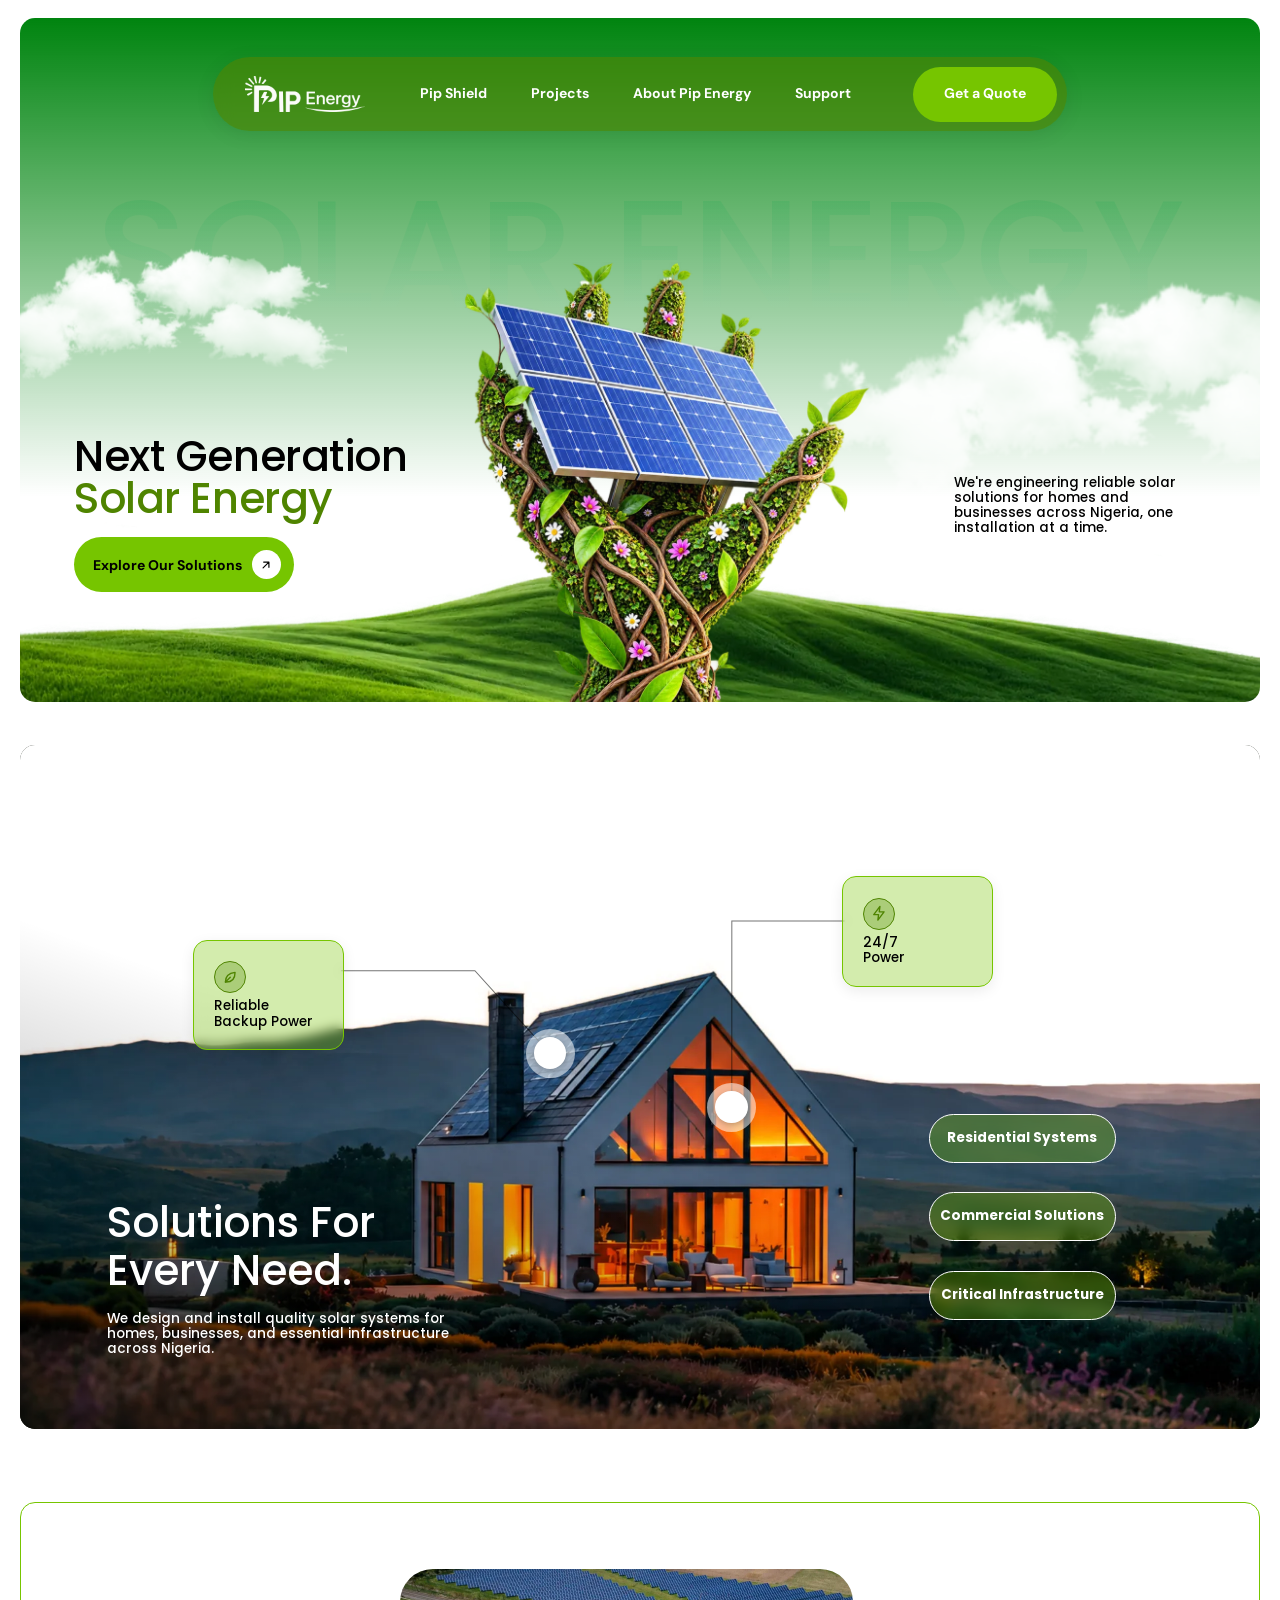
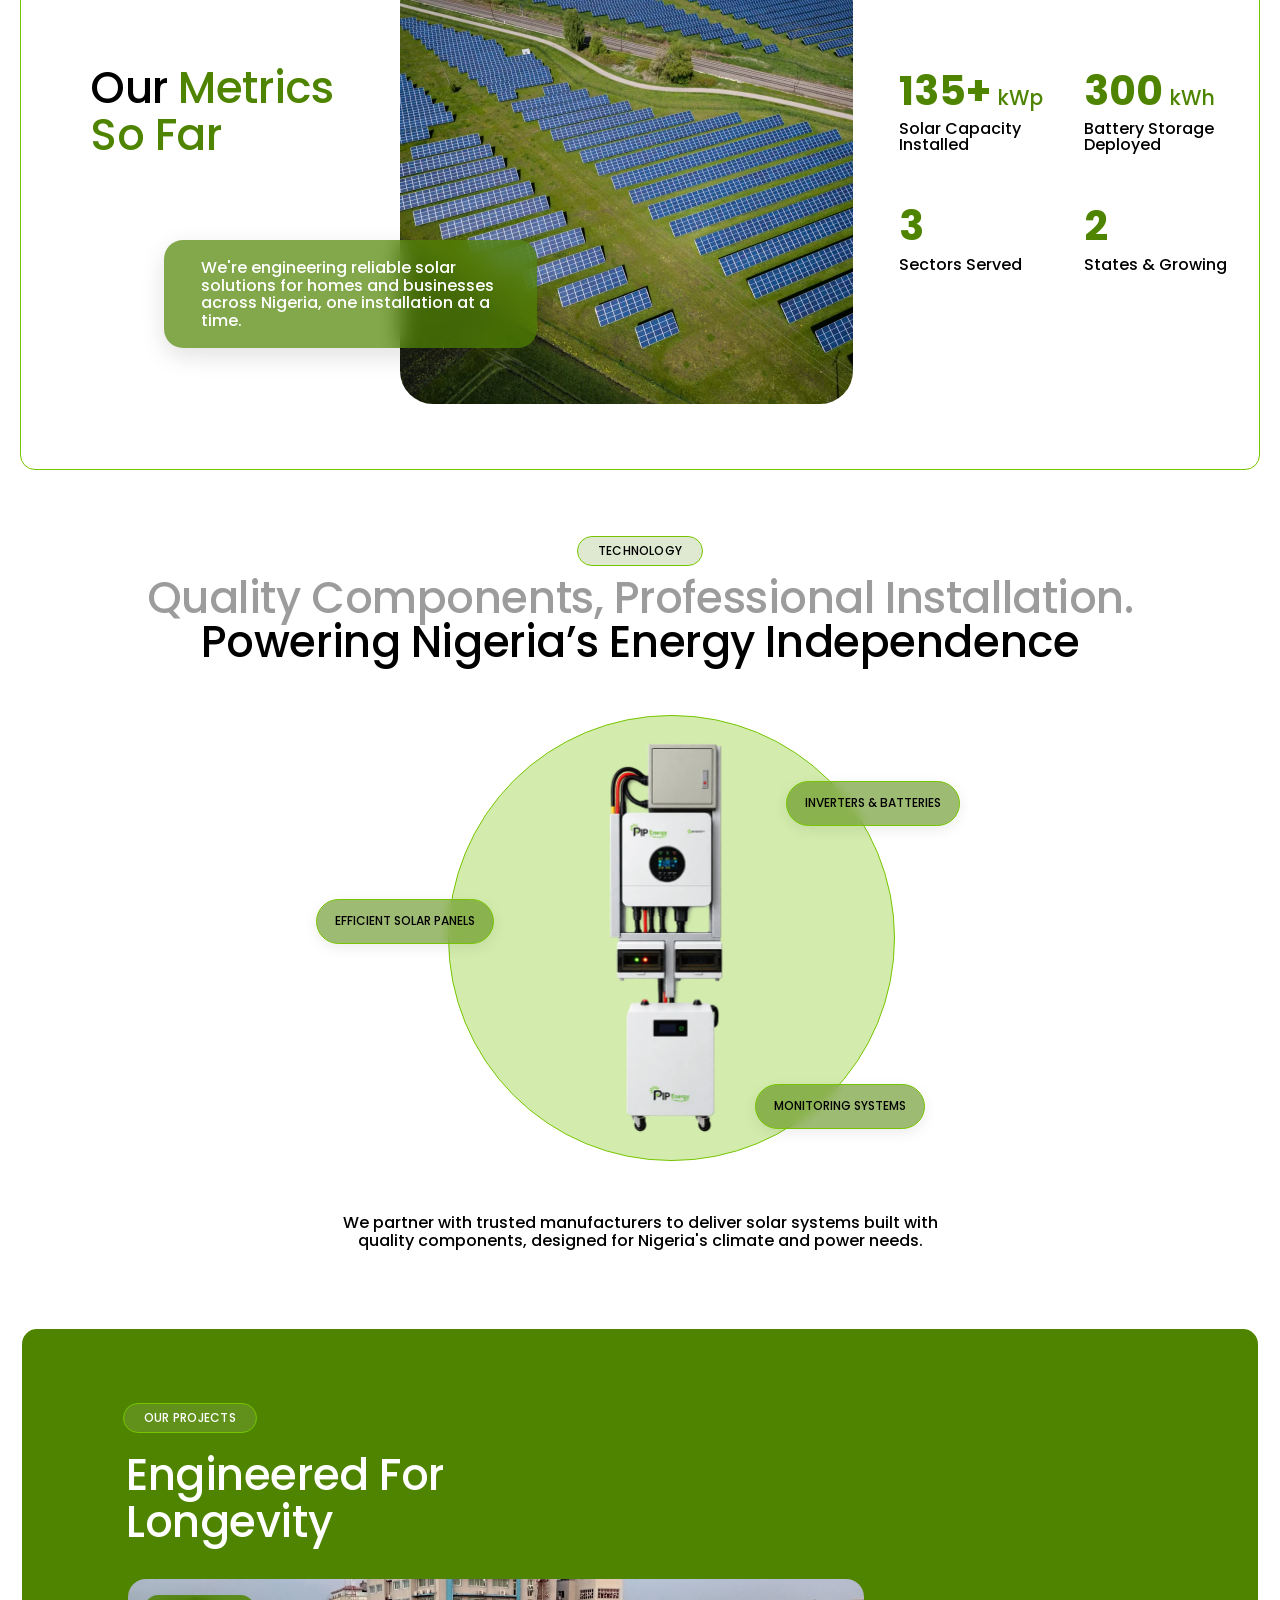
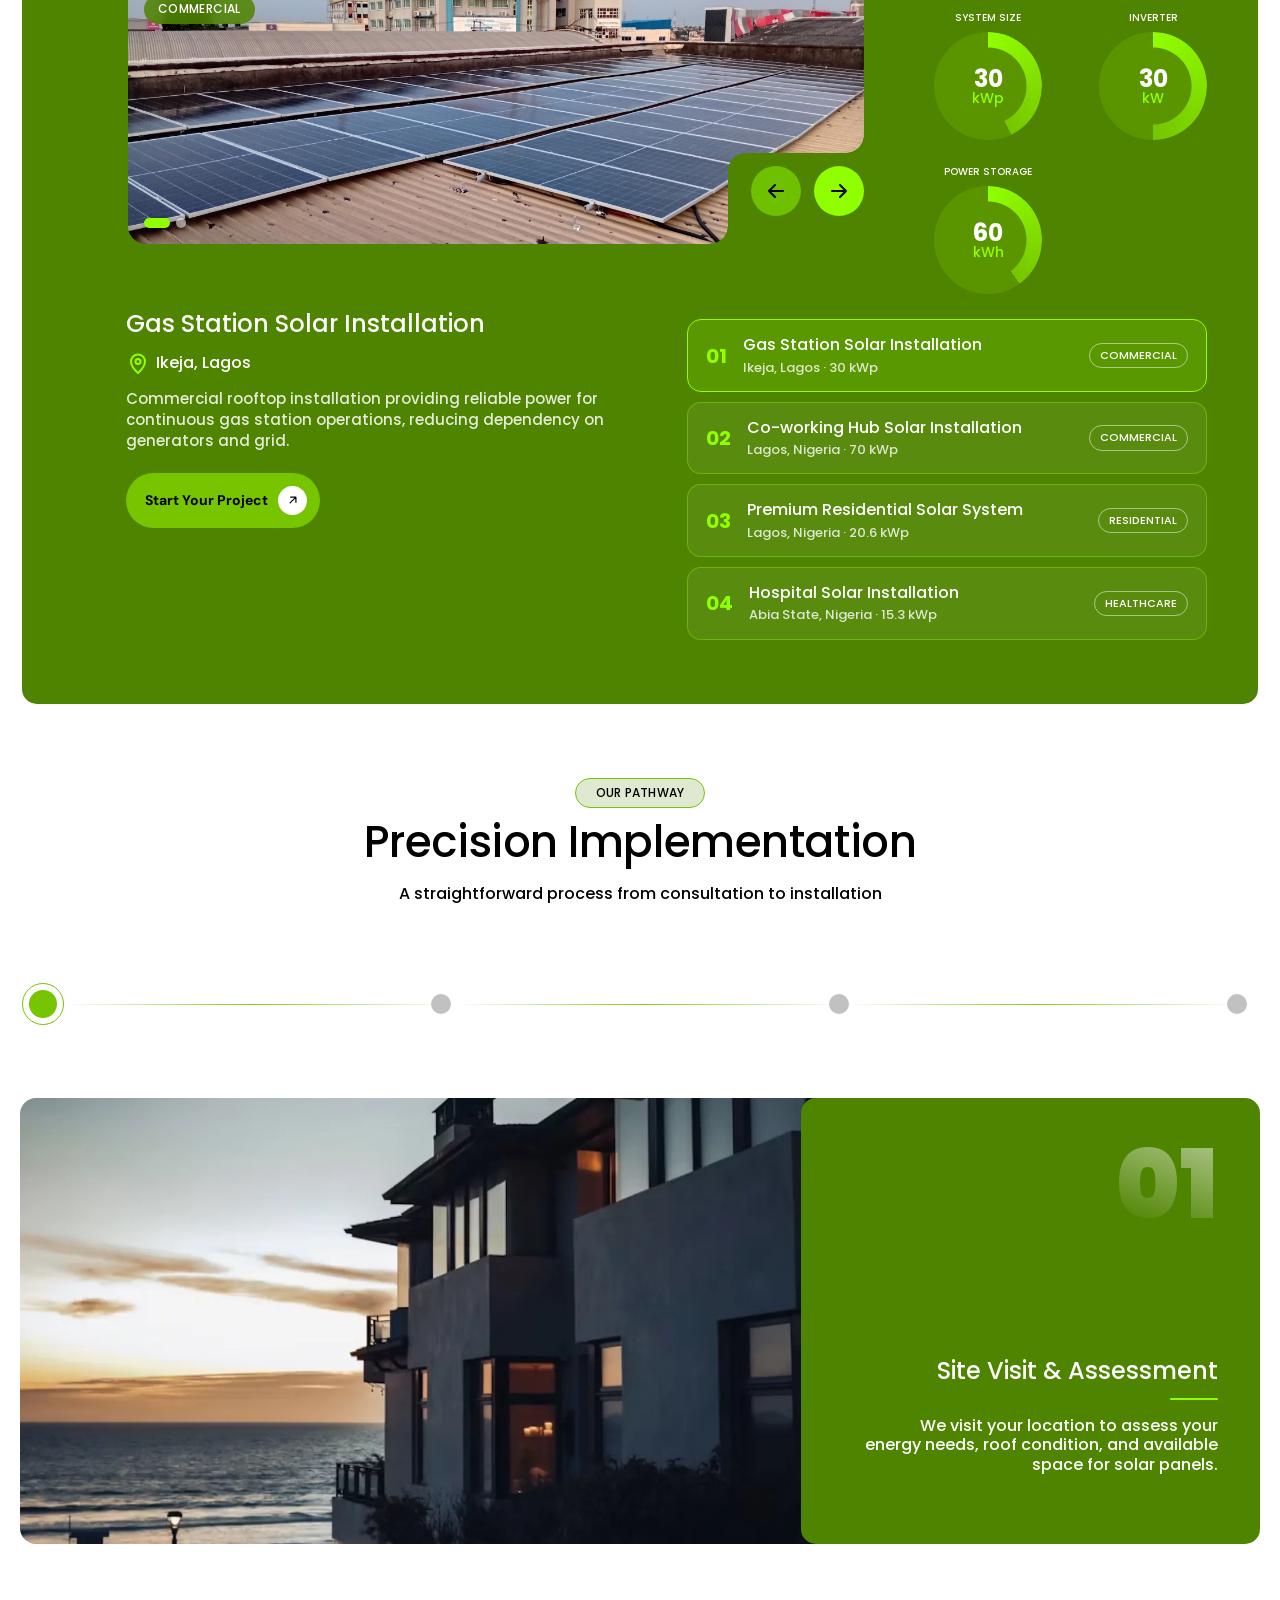
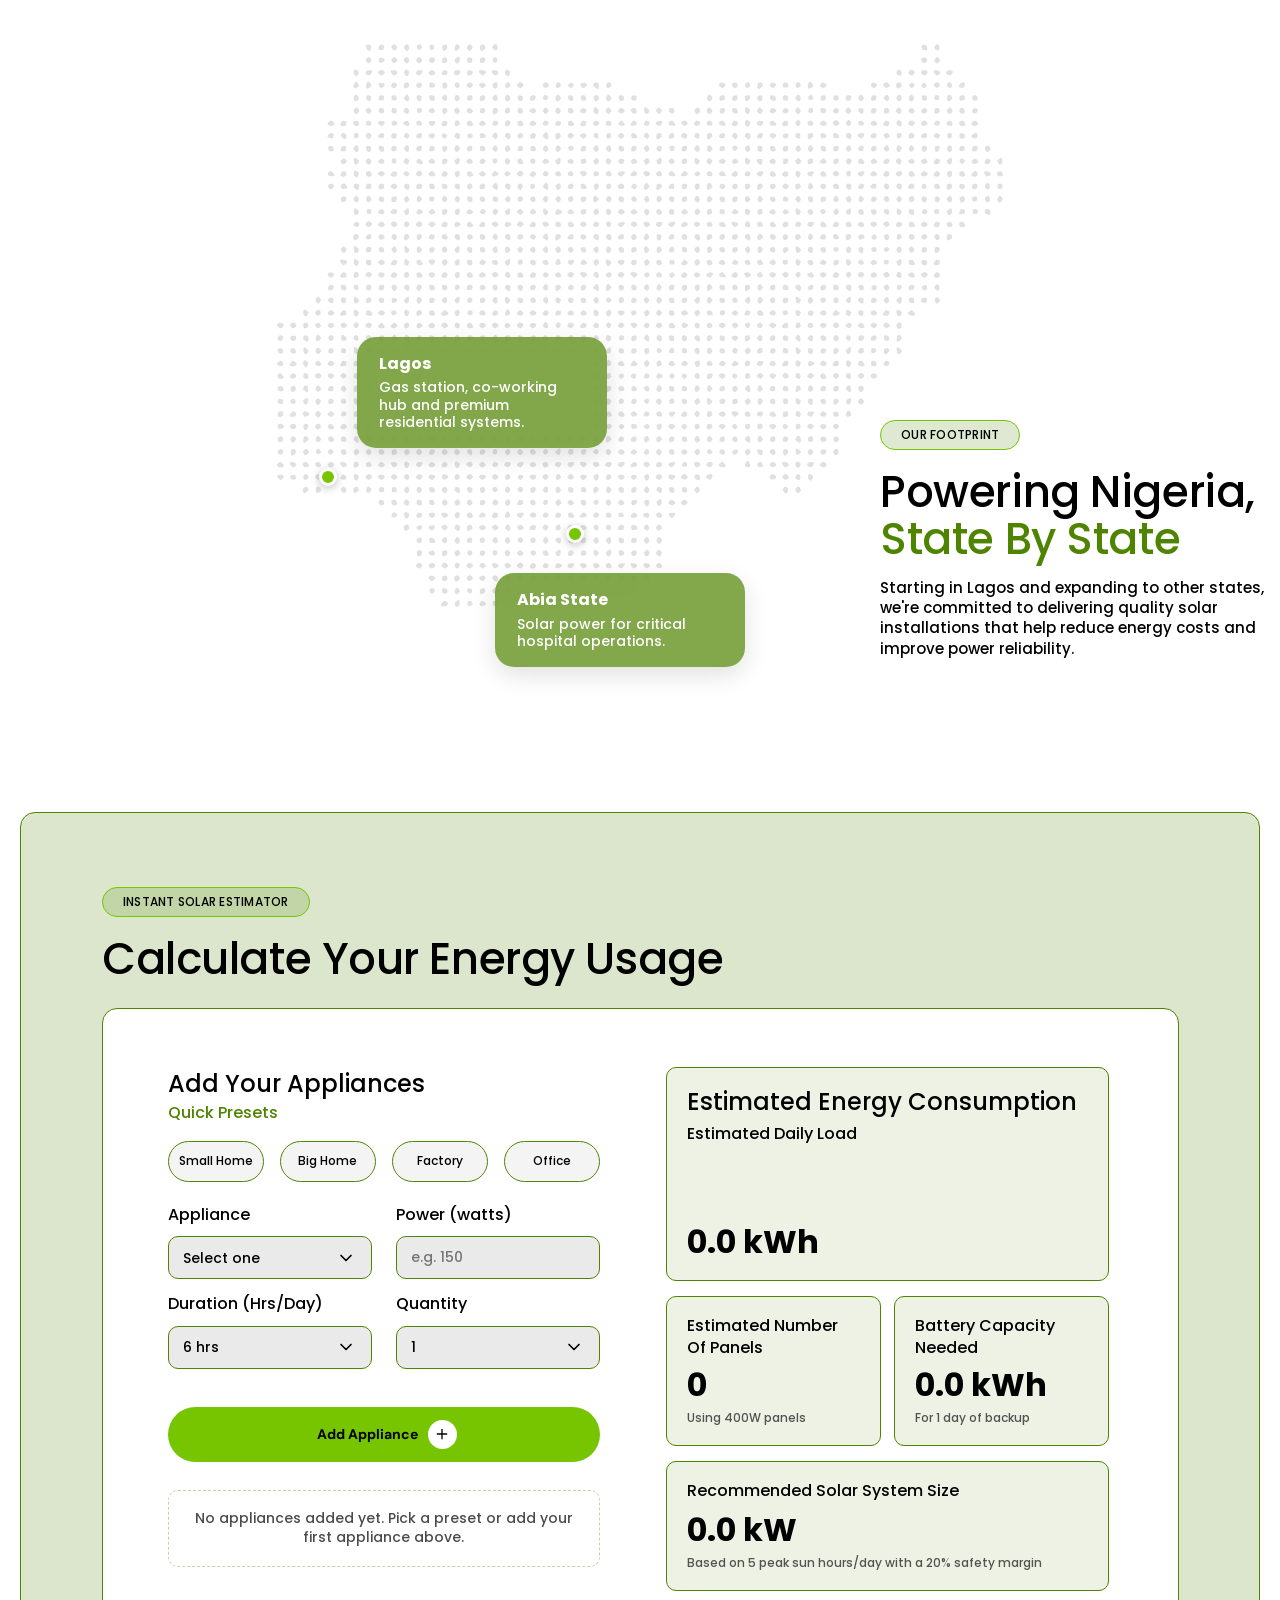
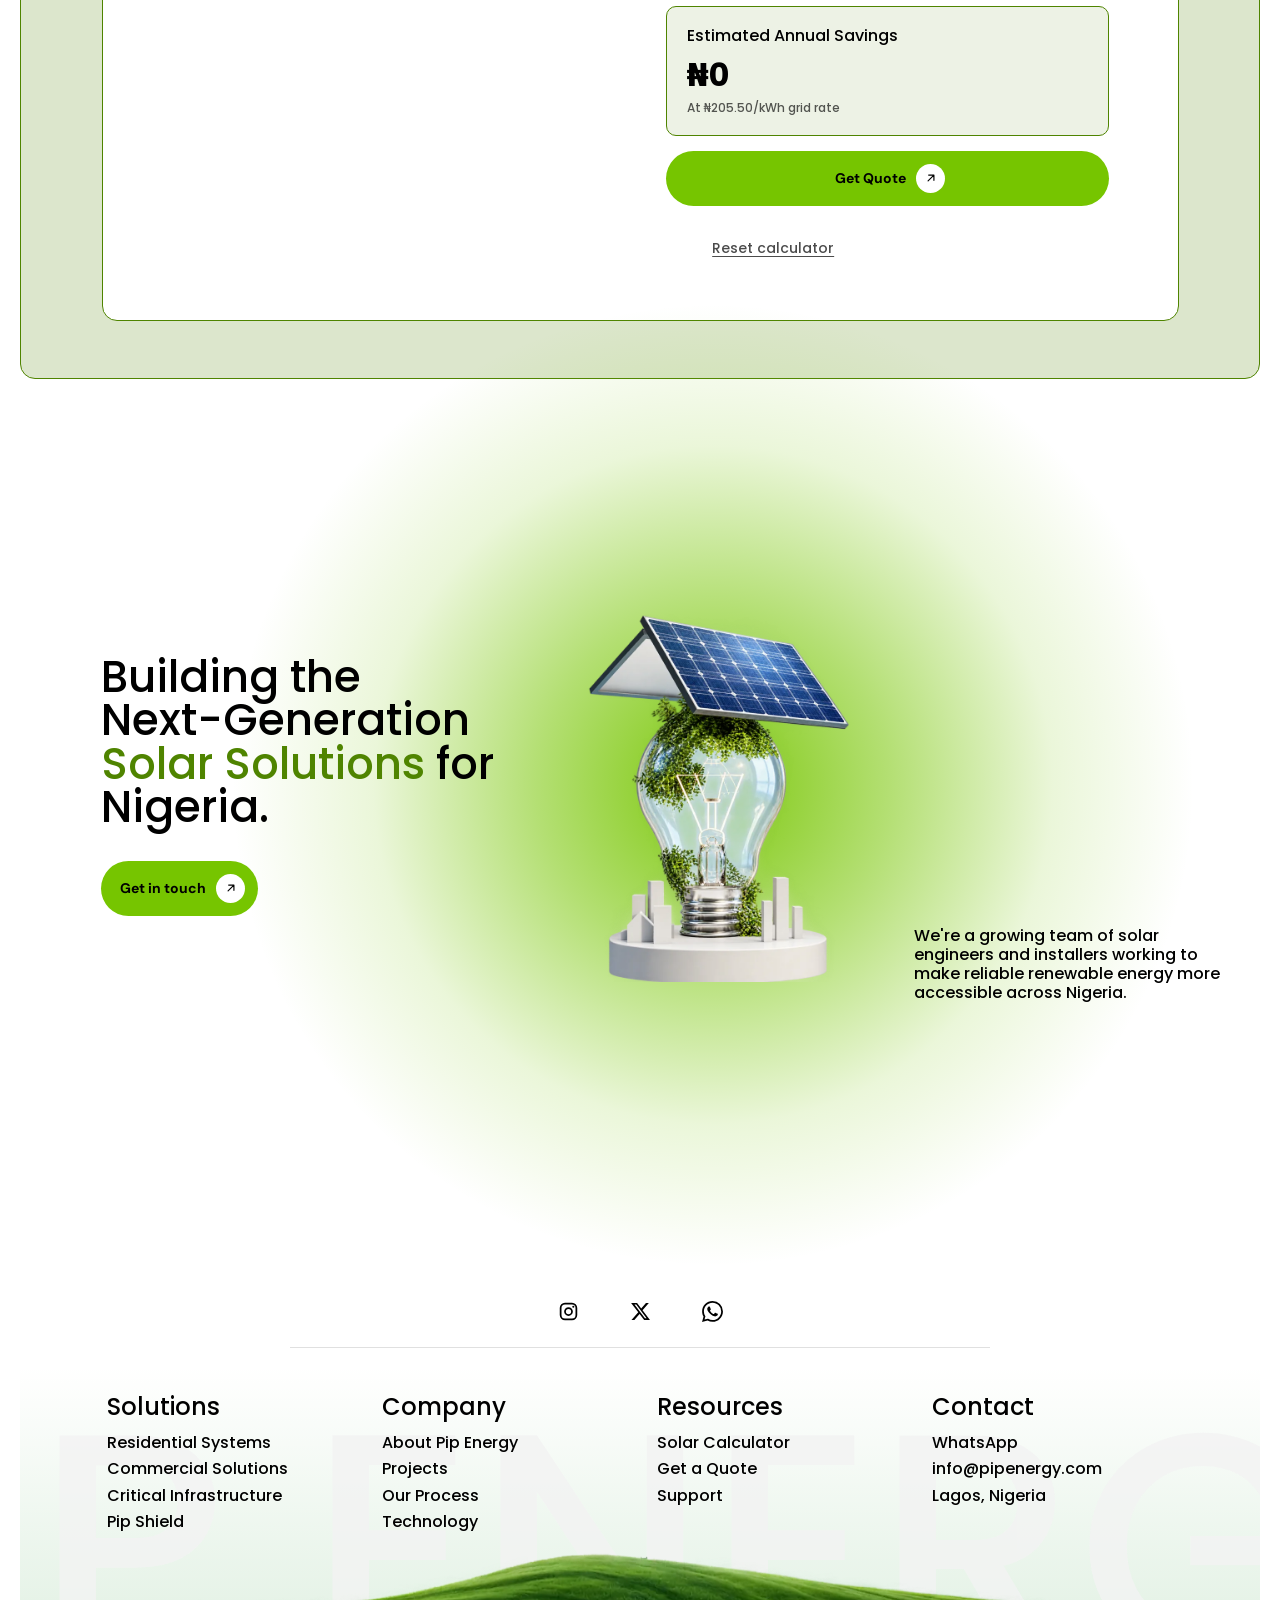
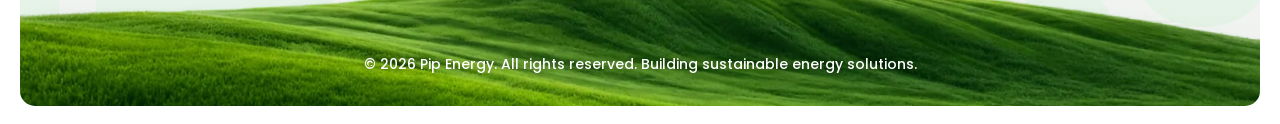
==== commit e621b3db: "List all live projects in the projects section Show the four projects from the live site as a select" ====
--- a/pip-energy2/index.html
+++ b/pip-energy2/index.html
@@ -134,13 +134,15 @@
             <div class="projects-body">
                 <div class="projects-media">
                     <div class="projects-frame">
-                        <img id="projectImage" src="assets/project-ikeja-gas-1.jpeg" alt="Gas station solar installation in Ikeja, Lagos">
+                        <img id="projectImage" src="assets/project-ikeja-gas-1.jpeg" alt="Gas station solar installation in Ikeja, Lagos - view 1">
+                        <span class="project-badge" id="projectBadge">Commercial</span>
+                        <div class="photo-dots" id="photoDots" aria-label="Project photos"></div>
                     </div>
                     <div class="projects-notch">
-                        <button class="round-btn round-btn-ghost" id="projectPrev" aria-label="Previous project">
+                        <button class="round-btn round-btn-ghost" id="projectPrev" aria-label="Previous photo">
                             <svg viewBox="0 0 24 24" fill="none"><path d="M19 12H5M11 18l-6-6 6-6" stroke="currentColor" stroke-width="2" stroke-linecap="round" stroke-linejoin="round"/></svg>
                         </button>
-                        <button class="round-btn" id="projectNext" aria-label="Next project">
+                        <button class="round-btn" id="projectNext" aria-label="Next photo">
                             <svg viewBox="0 0 24 24" fill="none"><path d="M5 12h14M13 6l6 6-6 6" stroke="currentColor" stroke-width="2" stroke-linecap="round" stroke-linejoin="round"/></svg>
                         </button>
                     </div>
@@ -160,14 +162,17 @@
                     </div>
                 </div>
             </div>
-            <div class="projects-info" aria-live="polite">
-                <h3 class="project-title" id="projectTitle">Gas Station Solar Installation</h3>
-                <p class="project-location">
-                    <svg viewBox="0 0 24 24" fill="none" aria-hidden="true"><path d="M12 21s-7-6.2-7-11.5A7 7 0 0 1 19 9.5C19 14.8 12 21 12 21z" stroke="currentColor" stroke-width="2"/><circle cx="12" cy="9.5" r="2.5" stroke="currentColor" stroke-width="2"/></svg>
-                    <span id="projectLocation">Ikeja, Lagos</span>
-                </p>
-                <p class="project-desc" id="projectDesc">Commercial rooftop installation providing reliable power for continuous gas station operations, reducing dependency on generators and grid.</p>
-                <a href="#calculator" class="btn btn-primary">Start Your Project <span class="btn-icon" aria-hidden="true"></span></a>
+            <div class="projects-bottom">
+                <div class="projects-info" aria-live="polite">
+                    <h3 class="project-title" id="projectTitle">Gas Station Solar Installation</h3>
+                    <p class="project-location">
+                        <svg viewBox="0 0 24 24" fill="none" aria-hidden="true"><path d="M12 21s-7-6.2-7-11.5A7 7 0 0 1 19 9.5C19 14.8 12 21 12 21z" stroke="currentColor" stroke-width="2"/><circle cx="12" cy="9.5" r="2.5" stroke="currentColor" stroke-width="2"/></svg>
+                        <span id="projectLocation">Ikeja, Lagos</span>
+                    </p>
+                    <p class="project-desc" id="projectDesc">Commercial rooftop installation providing reliable power for continuous gas station operations, reducing dependency on generators and grid.</p>
+                    <a href="#calculator" class="btn btn-primary">Start Your Project <span class="btn-icon" aria-hidden="true"></span></a>
+                </div>
+                <div class="project-list" id="projectList" role="tablist" aria-label="Our projects"></div>
             </div>
         </section>
 
--- a/pip-energy2/styles.css
+++ b/pip-energy2/styles.css
@@ -841,6 +841,7 @@
 }
 
 .projects-frame {
+    position: relative;
     aspect-ratio: 974 / 350;
     overflow: hidden;
     border-radius: 18px;
@@ -856,6 +857,44 @@
 
 .projects-frame img.is-fading {
     opacity: 0;
+}
+
+.project-badge {
+    position: absolute;
+    top: 16px;
+    left: 16px;
+    padding: 6px 14px;
+    border-radius: 45px;
+    background: rgba(79, 132, 0, 0.85);
+    -webkit-backdrop-filter: blur(6px);
+    backdrop-filter: blur(6px);
+    font-size: 12px;
+    text-transform: uppercase;
+    letter-spacing: 0.03em;
+}
+
+.photo-dots {
+    position: absolute;
+    left: 16px;
+    bottom: 16px;
+    display: flex;
+    gap: 6px;
+}
+
+.photo-dot {
+    width: 10px;
+    height: 10px;
+    padding: 0;
+    border: 0;
+    border-radius: 10px;
+    background: rgba(255, 255, 255, 0.55);
+    box-shadow: 0 1px 4px rgba(0, 0, 0, 0.3);
+    transition: width 0.25s ease, background-color 0.25s ease;
+}
+
+.photo-dot.is-active {
+    width: 26px;
+    background: var(--green-300);
 }
 
 /* Bottom-right notch cut out of the image, holding the carousel arrows */
@@ -957,8 +996,76 @@
     initial-value: 0;
 }
 
-.projects-info {
+.projects-bottom {
+    display: grid;
+    grid-template-columns: minmax(0, 1fr) minmax(0, 520px);
+    gap: 48px;
+    align-items: start;
     margin-top: 11px;
+}
+
+.project-list {
+    display: flex;
+    flex-direction: column;
+    gap: 10px;
+    margin-top: 14px;
+}
+
+.project-item {
+    display: flex;
+    align-items: center;
+    gap: 16px;
+    width: 100%;
+    padding: 14px 18px;
+    border: 1px solid rgba(144, 255, 0, 0.35);
+    border-radius: 14px;
+    background: rgba(255, 255, 255, 0.06);
+    color: var(--white);
+    text-align: left;
+    transition: background-color 0.2s ease, border-color 0.2s ease;
+}
+
+.project-item:hover {
+    background: rgba(255, 255, 255, 0.12);
+}
+
+.project-item.is-active {
+    border-color: var(--green-300);
+    background: rgba(144, 255, 0, 0.16);
+}
+
+.project-item-num {
+    flex: none;
+    color: var(--green-300);
+    font-size: 20px;
+    font-weight: 700;
+}
+
+.project-item-text {
+    display: flex;
+    flex: 1;
+    flex-direction: column;
+    min-width: 0;
+    gap: 2px;
+}
+
+.project-item-text strong {
+    font-size: 16px;
+    font-weight: 500;
+}
+
+.project-item-text span {
+    font-size: 13px;
+    opacity: 0.8;
+}
+
+.project-item-tag {
+    flex: none;
+    padding: 4px 10px;
+    border: 1px solid rgba(255, 255, 255, 0.5);
+    border-radius: 45px;
+    font-size: 11px;
+    text-transform: uppercase;
 }
 
 .project-title {
@@ -1756,6 +1863,11 @@
     .projects-gauges {
         grid-template-columns: repeat(3, 108px);
         margin-top: 0;
+    }
+
+    .projects-bottom {
+        grid-template-columns: minmax(0, 1fr);
+        gap: 28px;
     }
 
     .calculator {
@@ -2080,6 +2192,15 @@
         height: 92px;
     }
 
+    .project-item {
+        gap: 12px;
+        padding: 12px 14px;
+    }
+
+    .project-item-tag {
+        display: none;
+    }
+
     .gauge::before {
         -webkit-mask: radial-gradient(circle, transparent 32px, #000 33px);
         mask: radial-gradient(circle, transparent 32px, #000 33px);
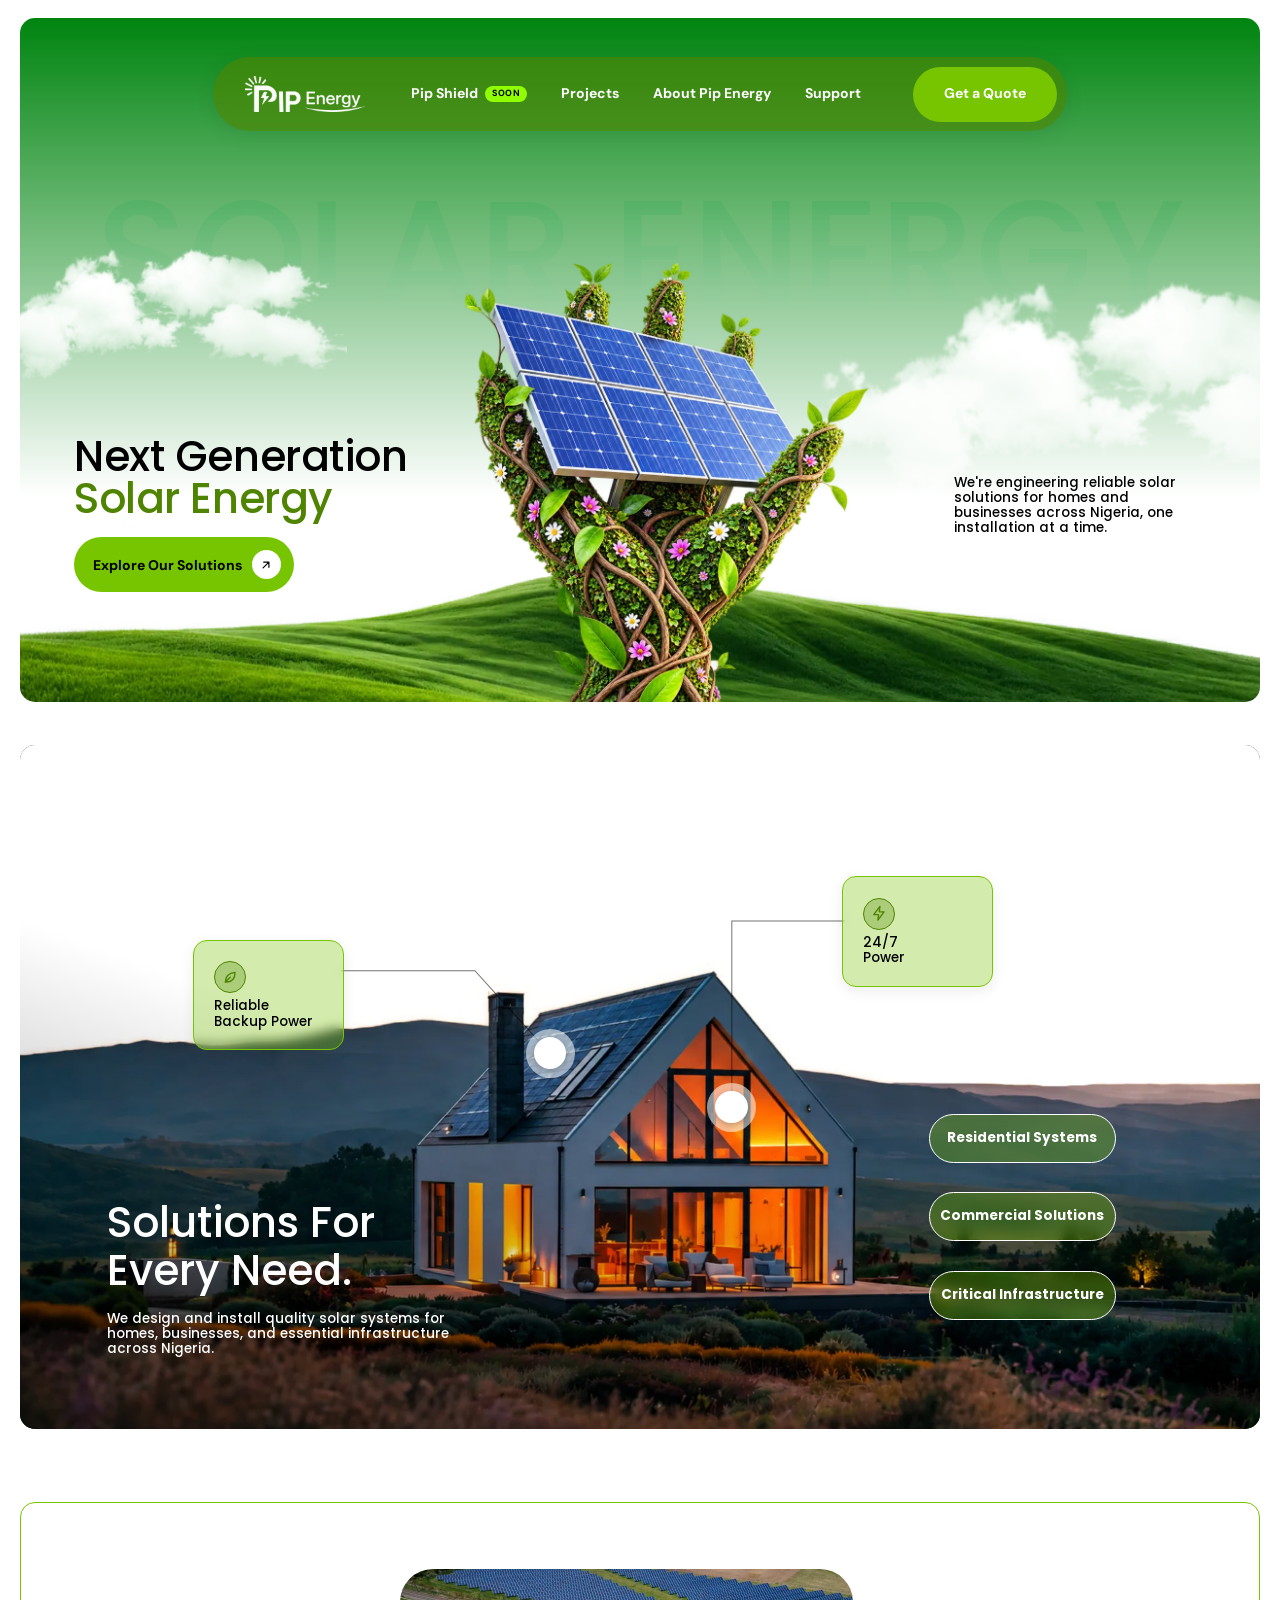
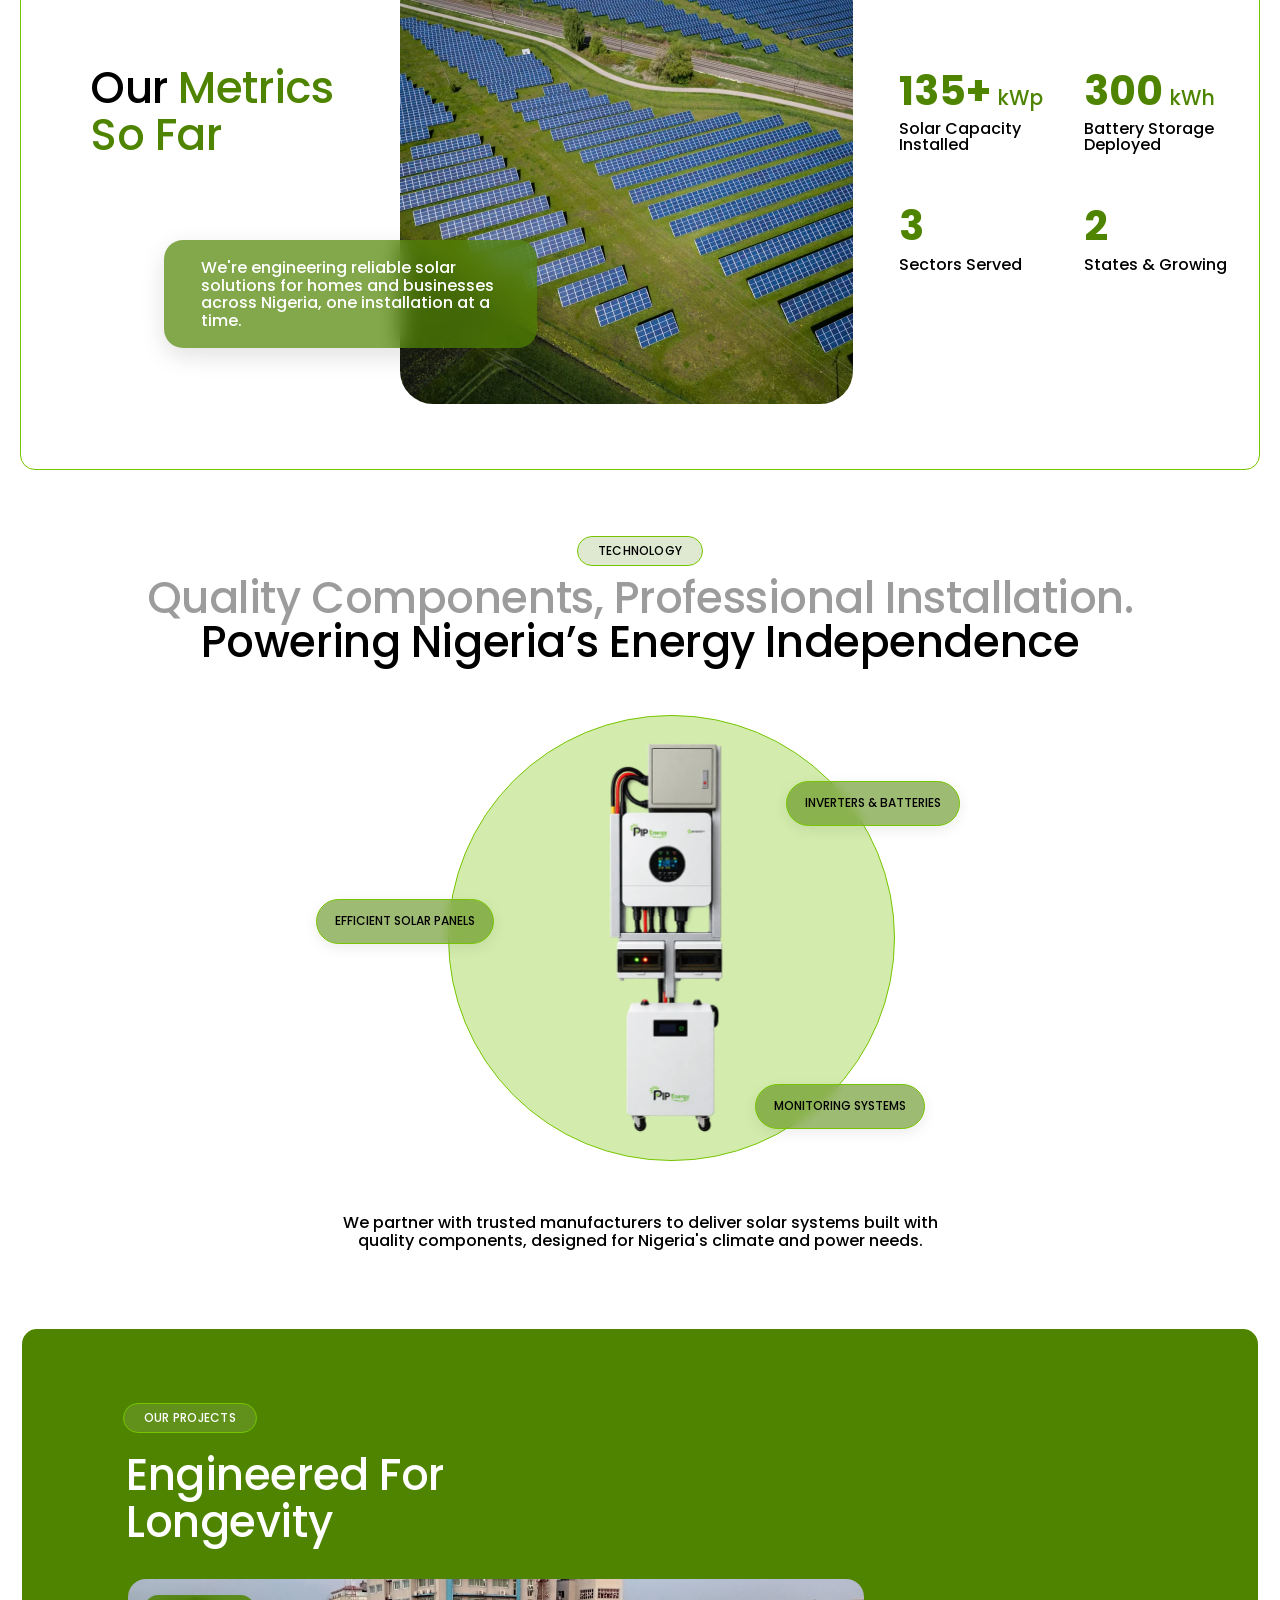
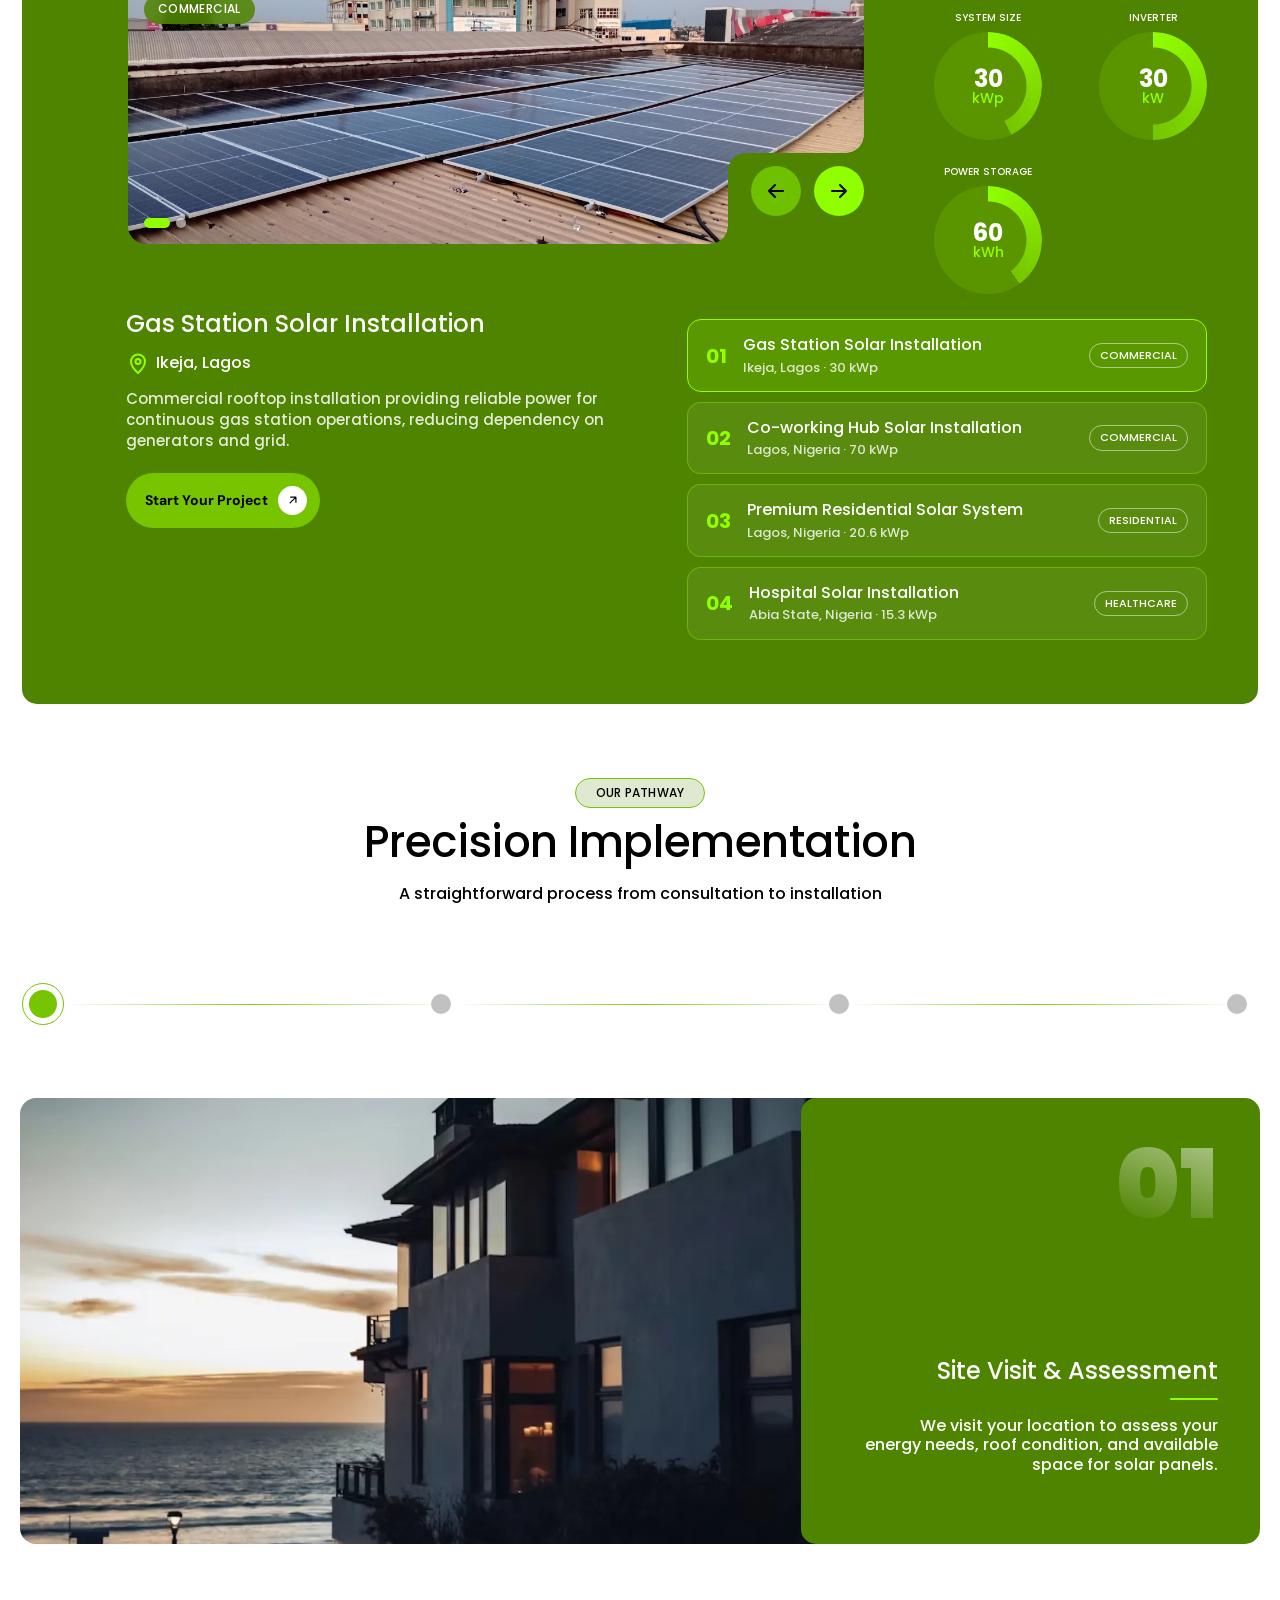
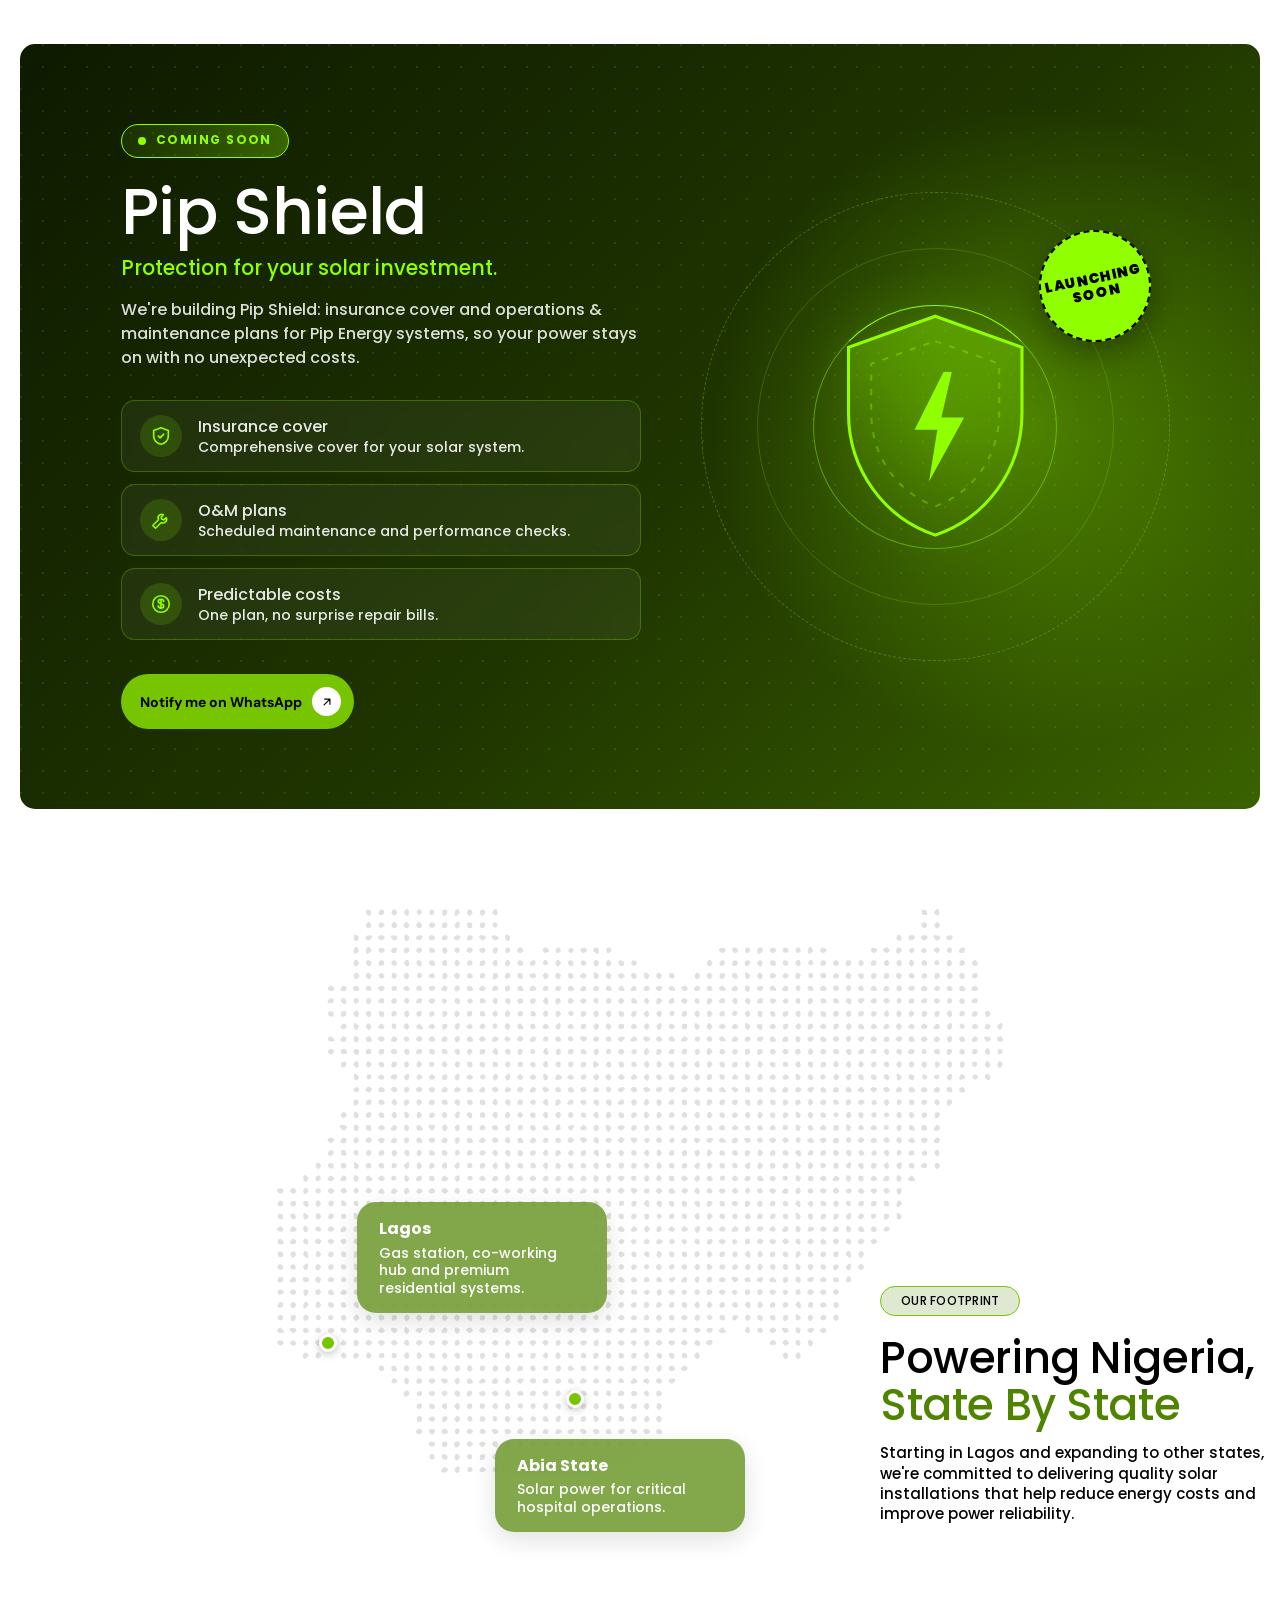
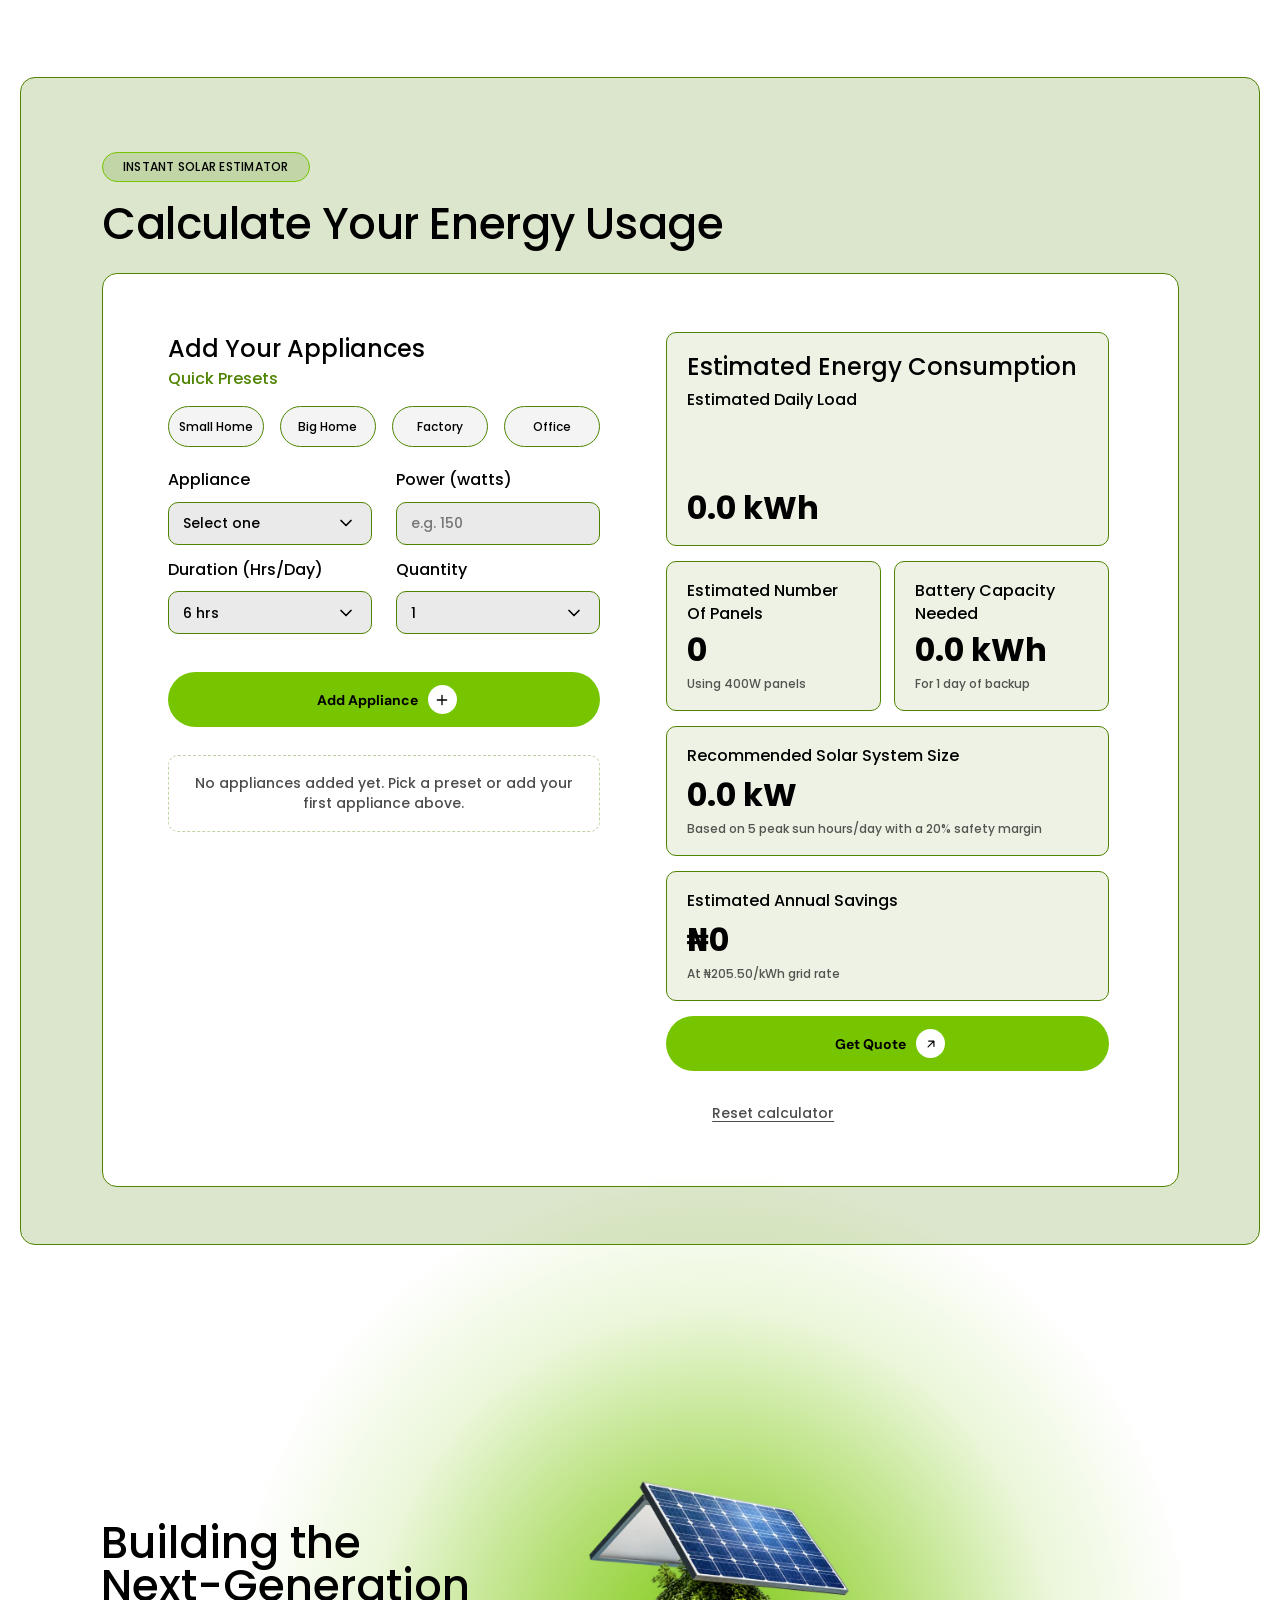
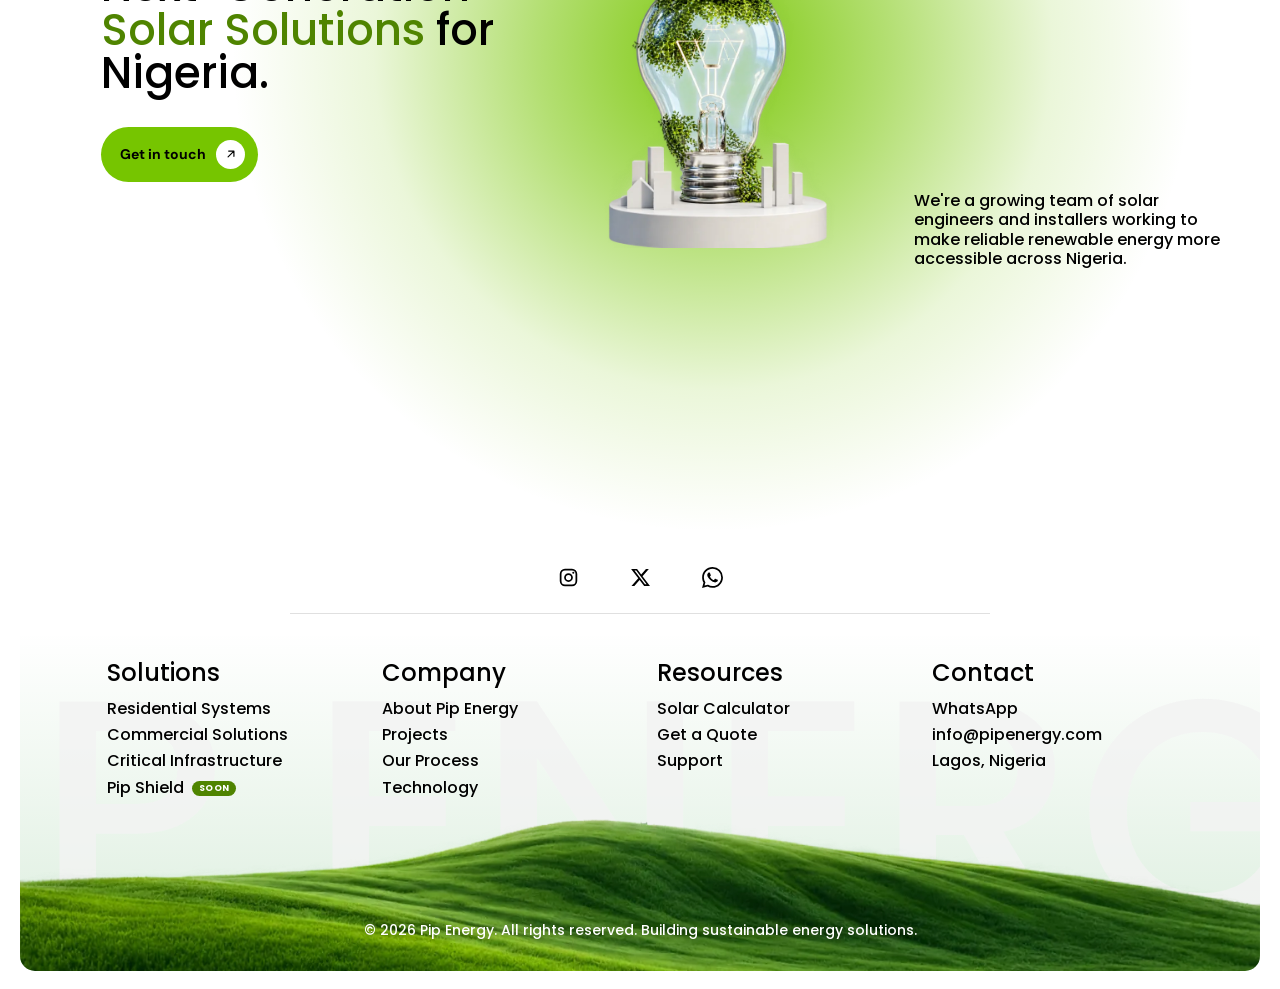
==== commit 3860917e: "Add Pip Shield coming soon section Pip Shield isn't launched yet, so it gets its own coming soon sec" ====
--- a/pip-energy2/index.html
+++ b/pip-energy2/index.html
@@ -19,7 +19,7 @@
             <img src="assets/design/logo-white.png" alt="Pip Energy" width="120" height="36">
         </a>
         <nav class="nav-links" id="navLinks" aria-label="Main">
-            <a href="#pip-shield">Pip Shield</a>
+            <a href="#pip-shield" class="nav-soon">Pip Shield <span class="soon-chip">Soon</span></a>
             <a href="#projects">Projects</a>
             <a href="#about">About Pip Energy</a>
             <a href="#contact">Support</a>
@@ -187,9 +187,9 @@
                 <button class="step-dot is-active" role="tab" aria-selected="true" data-step="0" aria-label="Step 1: Site Visit &amp; Assessment"></button>
                 <button class="step-dot" role="tab" aria-selected="false" data-step="1" aria-label="Step 2: Custom System Design"></button>
                 <button class="step-dot" role="tab" aria-selected="false" data-step="2" aria-label="Step 3: Professional Installation"></button>
-                <button class="step-dot" role="tab" aria-selected="false" data-step="3" aria-label="Step 4: Pip Shield Aftercare"></button>
-            </div>
-            <div class="process-card" id="pip-shield">
+                <button class="step-dot" role="tab" aria-selected="false" data-step="3" aria-label="Step 4: Support &amp; Maintenance"></button>
+            </div>
+            <div class="process-card">
                 <div class="process-media">
                     <img id="stepImage" src="assets/design/process-home.webp" alt="A modern home at sunset" loading="lazy">
                 </div>
@@ -198,6 +198,49 @@
                     <h3 class="process-title" id="stepTitle">Site Visit &amp; Assessment</h3>
                     <p class="process-desc" id="stepDesc">We visit your location to assess your energy needs, roof condition, and available space for solar panels.</p>
                 </div>
+            </div>
+        </section>
+
+        <!-- Pip Shield (coming soon) -->
+        <section class="shield" id="pip-shield" aria-labelledby="shieldTitle">
+            <div class="shield-glow" aria-hidden="true"></div>
+            <div class="shield-copy">
+                <span class="soon-badge"><span class="soon-dot" aria-hidden="true"></span>Coming Soon</span>
+                <h2 class="section-heading" id="shieldTitle">Pip Shield</h2>
+                <p class="shield-lead">Protection for your solar investment.</p>
+                <p class="shield-desc">We're building Pip Shield: insurance cover and operations &amp; maintenance plans for Pip Energy systems, so your power stays on with no unexpected costs.</p>
+                <ul class="shield-features">
+                    <li>
+                        <span class="shield-feature-icon" aria-hidden="true"><svg viewBox="0 0 24 24" fill="none" stroke="currentColor" stroke-width="1.8" stroke-linecap="round" stroke-linejoin="round"><path d="M12 3l8 3v6c0 4.5-3.4 8.2-8 9-4.6-.8-8-4.5-8-9V6l8-3z"/><path d="M9 12l2 2 4-4"/></svg></span>
+                        <span><strong>Insurance cover</strong>Comprehensive cover for your solar system.</span>
+                    </li>
+                    <li>
+                        <span class="shield-feature-icon" aria-hidden="true"><svg viewBox="0 0 24 24" fill="none" stroke="currentColor" stroke-width="1.8" stroke-linecap="round" stroke-linejoin="round"><path d="M14.7 6.3a4 4 0 0 0-5.4 5.4L3 18l3 3 6.3-6.3a4 4 0 0 0 5.4-5.4l-2.5 2.5-2.4-.6-.6-2.4 2.5-2.5z"/></svg></span>
+                        <span><strong>O&amp;M plans</strong>Scheduled maintenance and performance checks.</span>
+                    </li>
+                    <li>
+                        <span class="shield-feature-icon" aria-hidden="true"><svg viewBox="0 0 24 24" fill="none" stroke="currentColor" stroke-width="1.8" stroke-linecap="round" stroke-linejoin="round"><circle cx="12" cy="12" r="9"/><path d="M12 7v10M15 9.5c0-1.4-1.3-2.5-3-2.5s-3 1-3 2.3c0 3 6 1.8 6 4.9 0 1.3-1.3 2.3-3 2.3s-3-1.1-3-2.5"/></svg></span>
+                        <span><strong>Predictable costs</strong>One plan, no surprise repair bills.</span>
+                    </li>
+                </ul>
+                <a href="https://wa.me/message/6HAYZVMQPK3IP1" target="_blank" rel="noopener" class="btn btn-primary">Notify me on WhatsApp <span class="btn-icon" aria-hidden="true"></span></a>
+            </div>
+            <div class="shield-visual" aria-hidden="true">
+                <span class="shield-ring shield-ring-1"></span>
+                <span class="shield-ring shield-ring-2"></span>
+                <span class="shield-ring shield-ring-3"></span>
+                <svg class="shield-emblem" viewBox="0 0 200 230">
+                    <defs>
+                        <linearGradient id="shieldFill" x1="0" y1="0" x2="0" y2="1">
+                            <stop offset="0" stop-color="#90FF00" stop-opacity="0.35"/>
+                            <stop offset="1" stop-color="#4F8400" stop-opacity="0.05"/>
+                        </linearGradient>
+                    </defs>
+                    <path d="M100 8l84 30v64c0 56-36 102-84 118C52 204 16 158 16 102V38l84-30z" fill="url(#shieldFill)" stroke="#90FF00" stroke-width="3"/>
+                    <path d="M100 32l62 22v48c0 42-26 77-62 90-36-13-62-48-62-90V54l62-22z" fill="none" stroke="#90FF00" stroke-opacity="0.35" stroke-width="2" stroke-dasharray="6 8"/>
+                    <path d="M108 62L80 118h22l-8 50 34-62h-22l10-44z" fill="#90FF00"/>
+                </svg>
+                <span class="shield-stamp">Launching<br>Soon</span>
             </div>
         </section>
 
@@ -337,7 +380,7 @@
                     <li><a href="#solutions" data-solution-link="residential">Residential Systems</a></li>
                     <li><a href="#solutions" data-solution-link="commercial">Commercial Solutions</a></li>
                     <li><a href="#solutions" data-solution-link="critical">Critical Infrastructure</a></li>
-                    <li><a href="#pip-shield">Pip Shield</a></li>
+                    <li><a href="#pip-shield">Pip Shield <span class="soon-chip soon-chip-dark">Soon</span></a></li>
                 </ul>
             </div>
             <div class="footer-col">
--- a/pip-energy2/styles.css
+++ b/pip-energy2/styles.css
@@ -267,7 +267,7 @@
 .nav-links {
     display: flex;
     align-items: center;
-    gap: 44px;
+    gap: 34px;
     font-family: var(--font-ui);
     font-size: 14px;
     font-weight: 700;
@@ -1256,6 +1256,236 @@
 }
 
 /* ==========================================================================
+   Pip Shield (coming soon)
+   ========================================================================== */
+
+.soon-chip {
+    display: inline-block;
+    margin-left: 4px;
+    padding: 2px 7px;
+    border-radius: 20px;
+    background: var(--green-300);
+    color: var(--black);
+    font-size: 9px;
+    font-weight: 700;
+    line-height: 1.3;
+    letter-spacing: 0.04em;
+    text-transform: uppercase;
+    vertical-align: 2px;
+}
+
+.soon-chip-dark {
+    background: var(--green-900);
+    color: var(--white);
+}
+
+.shield {
+    position: relative;
+    display: grid;
+    grid-template-columns: minmax(0, 1.15fr) minmax(0, 1fr);
+    align-items: center;
+    gap: 40px;
+    margin: 100px var(--frame-inset) 0;
+    padding: 80px 90px 80px 101px;
+    overflow: hidden;
+    border-radius: var(--frame-radius);
+    background:
+        radial-gradient(circle at 1px 1px, rgba(144, 255, 0, 0.12) 1px, transparent 0) 0 0 / 22px 22px,
+        linear-gradient(135deg, #0E1A00 0%, #1F3500 55%, #3A6200 100%);
+    color: var(--white);
+    scroll-margin-top: 110px;
+}
+
+.shield-glow {
+    position: absolute;
+    right: -10%;
+    top: 50%;
+    width: 700px;
+    height: 700px;
+    border-radius: 50%;
+    background: radial-gradient(circle, rgba(118, 197, 0, 0.45) 0%, rgba(118, 197, 0, 0) 65%);
+    transform: translateY(-50%);
+    pointer-events: none;
+}
+
+.shield-copy {
+    position: relative;
+    z-index: 1;
+}
+
+.soon-badge {
+    display: inline-flex;
+    align-items: center;
+    gap: 10px;
+    height: 34px;
+    padding: 0 16px;
+    border: 1px solid var(--green-300);
+    border-radius: 45px;
+    background: linear-gradient(90deg, rgba(144, 255, 0, 0.08) 0%, rgba(144, 255, 0, 0.3) 50%, rgba(144, 255, 0, 0.08) 100%) 0 0 / 200% 100%;
+    color: var(--green-300);
+    font-size: 12px;
+    font-weight: 700;
+    letter-spacing: 0.12em;
+    text-transform: uppercase;
+    animation: shimmer 3s linear infinite;
+}
+
+.soon-dot {
+    width: 8px;
+    height: 8px;
+    border-radius: 50%;
+    background: var(--green-300);
+    box-shadow: 0 0 0 0 rgba(144, 255, 0, 0.7);
+    animation: soon-pulse 1.6s ease-out infinite;
+}
+
+@keyframes shimmer {
+    to { background-position: -200% 0; }
+}
+
+@keyframes soon-pulse {
+    to { box-shadow: 0 0 0 10px rgba(144, 255, 0, 0); }
+}
+
+.shield .section-heading {
+    margin-top: 22px;
+    font-size: clamp(40px, 5vw, 72px);
+    line-height: 1;
+}
+
+.shield-lead {
+    margin-top: 10px;
+    color: var(--green-300);
+    font-size: clamp(18px, 1.6vw, 24px);
+}
+
+.shield-desc {
+    max-width: 520px;
+    margin-top: 16px;
+    font-size: 16px;
+    line-height: 1.5;
+    opacity: 0.85;
+}
+
+.shield-features {
+    display: grid;
+    gap: 12px;
+    max-width: 520px;
+    margin: 30px 0 34px;
+    padding: 0;
+    list-style: none;
+}
+
+.shield-features li {
+    display: flex;
+    align-items: center;
+    gap: 16px;
+    padding: 14px 18px;
+    border: 1px solid rgba(144, 255, 0, 0.25);
+    border-radius: 14px;
+    background: rgba(255, 255, 255, 0.05);
+    -webkit-backdrop-filter: blur(6px);
+    backdrop-filter: blur(6px);
+    font-size: 14px;
+    line-height: 1.35;
+}
+
+.shield-features strong {
+    display: block;
+    font-size: 16px;
+    font-weight: 500;
+}
+
+.shield-features li > span:last-child {
+    opacity: 0.9;
+}
+
+.shield-feature-icon {
+    display: grid;
+    flex: none;
+    place-items: center;
+    width: 42px;
+    height: 42px;
+    border-radius: 50%;
+    background: rgba(144, 255, 0, 0.14);
+    color: var(--green-300);
+}
+
+.shield-feature-icon svg {
+    width: 22px;
+    height: 22px;
+}
+
+.shield-visual {
+    position: relative;
+    display: grid;
+    place-items: center;
+    aspect-ratio: 1;
+    max-width: 480px;
+    width: 100%;
+    justify-self: center;
+}
+
+.shield-ring {
+    position: absolute;
+    border: 1px solid rgba(144, 255, 0, 0.3);
+    border-radius: 50%;
+    animation: ring-spin 18s linear infinite;
+}
+
+.shield-ring-1 {
+    inset: 0;
+    border-style: dashed;
+}
+
+.shield-ring-2 {
+    inset: 12%;
+    border-color: rgba(144, 255, 0, 0.2);
+    animation-direction: reverse;
+    animation-duration: 24s;
+}
+
+.shield-ring-3 {
+    inset: 24%;
+    border-color: rgba(144, 255, 0, 0.45);
+    border-top-color: var(--green-300);
+    animation-duration: 6s;
+}
+
+@keyframes ring-spin {
+    to { transform: rotate(360deg); }
+}
+
+.shield-emblem {
+    position: relative;
+    width: 44%;
+    filter: drop-shadow(0 0 30px rgba(144, 255, 0, 0.45));
+    animation: float 6s ease-in-out infinite;
+}
+
+.shield-stamp {
+    position: absolute;
+    right: 4%;
+    top: 8%;
+    display: grid;
+    place-items: center;
+    width: 112px;
+    height: 112px;
+    border: 2px dashed var(--black);
+    border-radius: 50%;
+    background: var(--green-300);
+    box-shadow: 0 10px 30px rgba(0, 0, 0, 0.35);
+    color: var(--black);
+    font-size: 14px;
+    font-weight: 900;
+    line-height: 1.1;
+    letter-spacing: 0.06em;
+    text-align: center;
+    text-transform: uppercase;
+    transform: rotate(-12deg);
+}
+
+/* ==========================================================================
    Footprint (map)
    ========================================================================== */
 
@@ -1868,6 +2098,10 @@
     .projects-bottom {
         grid-template-columns: minmax(0, 1fr);
         gap: 28px;
+    }
+
+    .shield {
+        padding: 64px 48px;
     }
 
     .calculator {
@@ -2210,6 +2444,24 @@
         margin-top: 56px;
     }
 
+    .shield {
+        grid-template-columns: minmax(0, 1fr);
+        margin-top: 64px;
+        padding: 44px 22px;
+    }
+
+    .shield-visual {
+        order: -1;
+        max-width: 280px;
+    }
+
+    .shield-stamp {
+        width: 84px;
+        height: 84px;
+        font-size: 11px;
+        right: -4%;
+    }
+
     .stepper {
         margin-top: 40px;
     }
